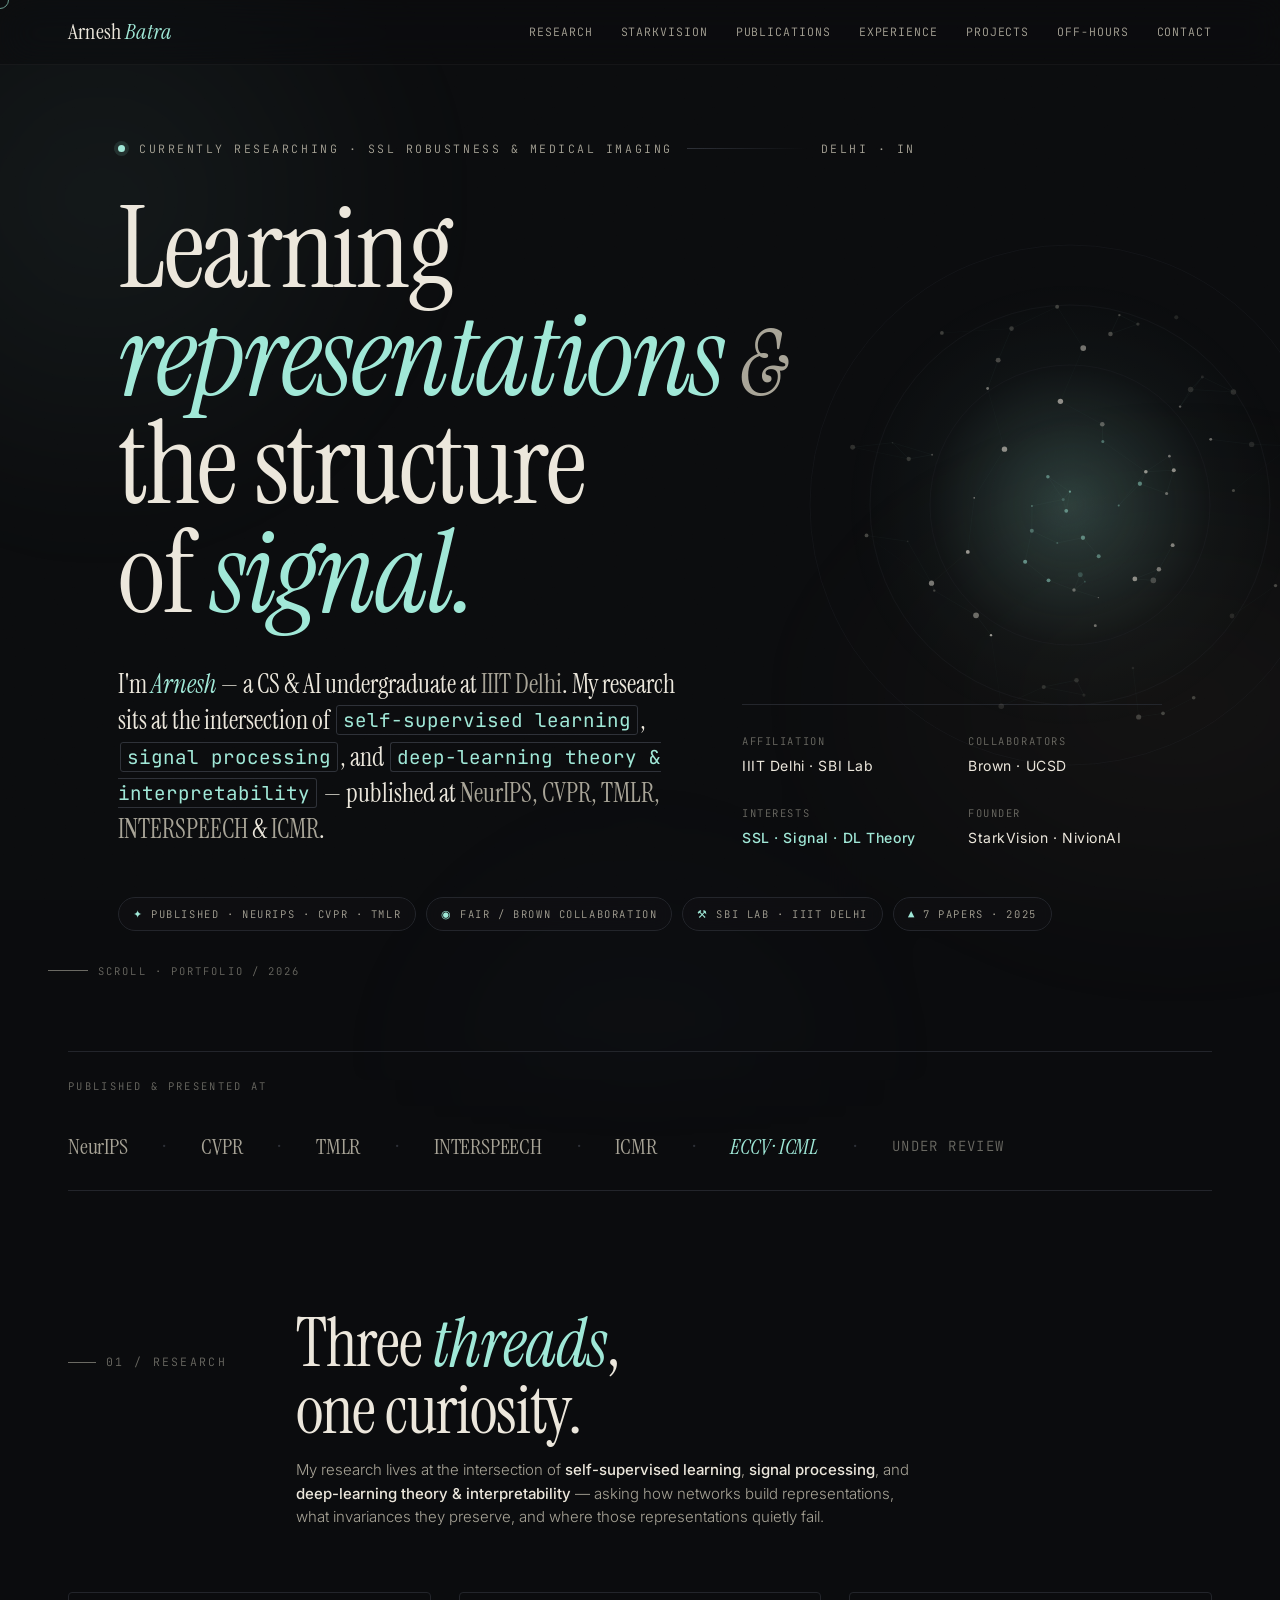
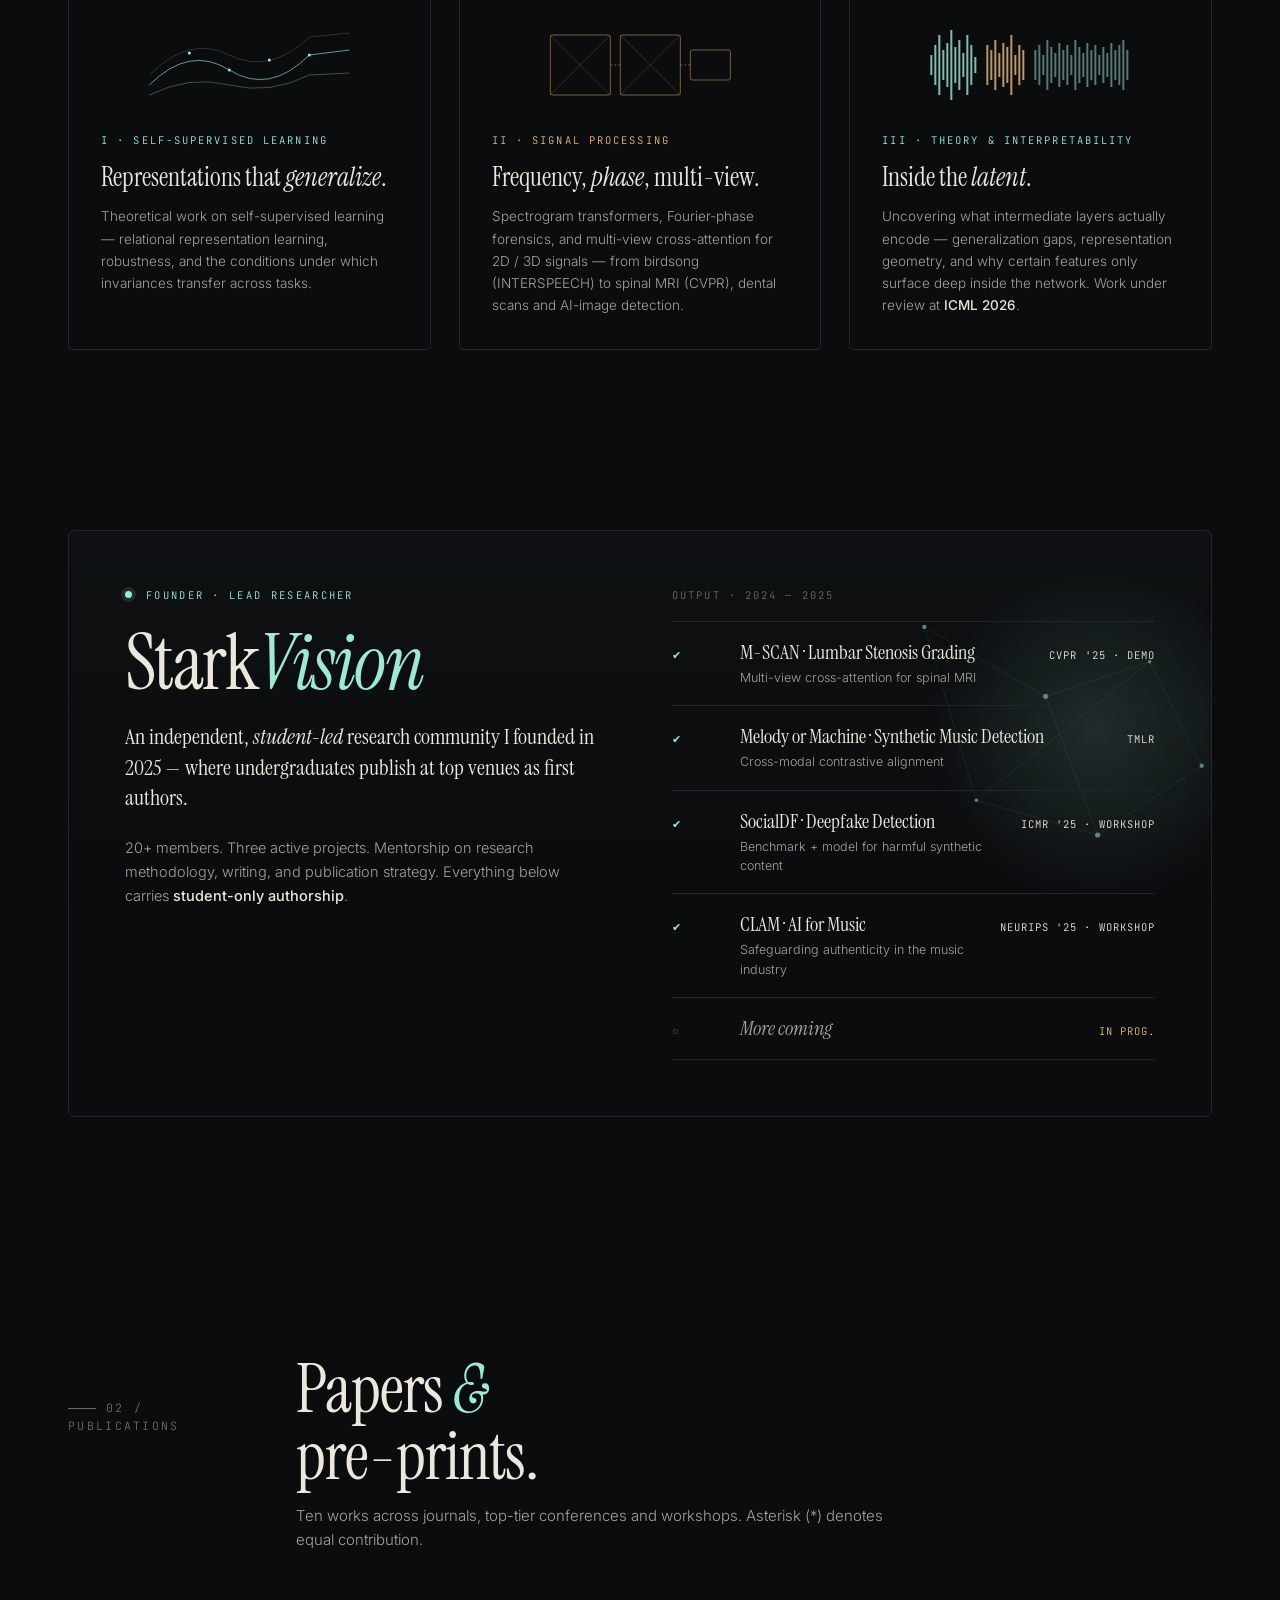
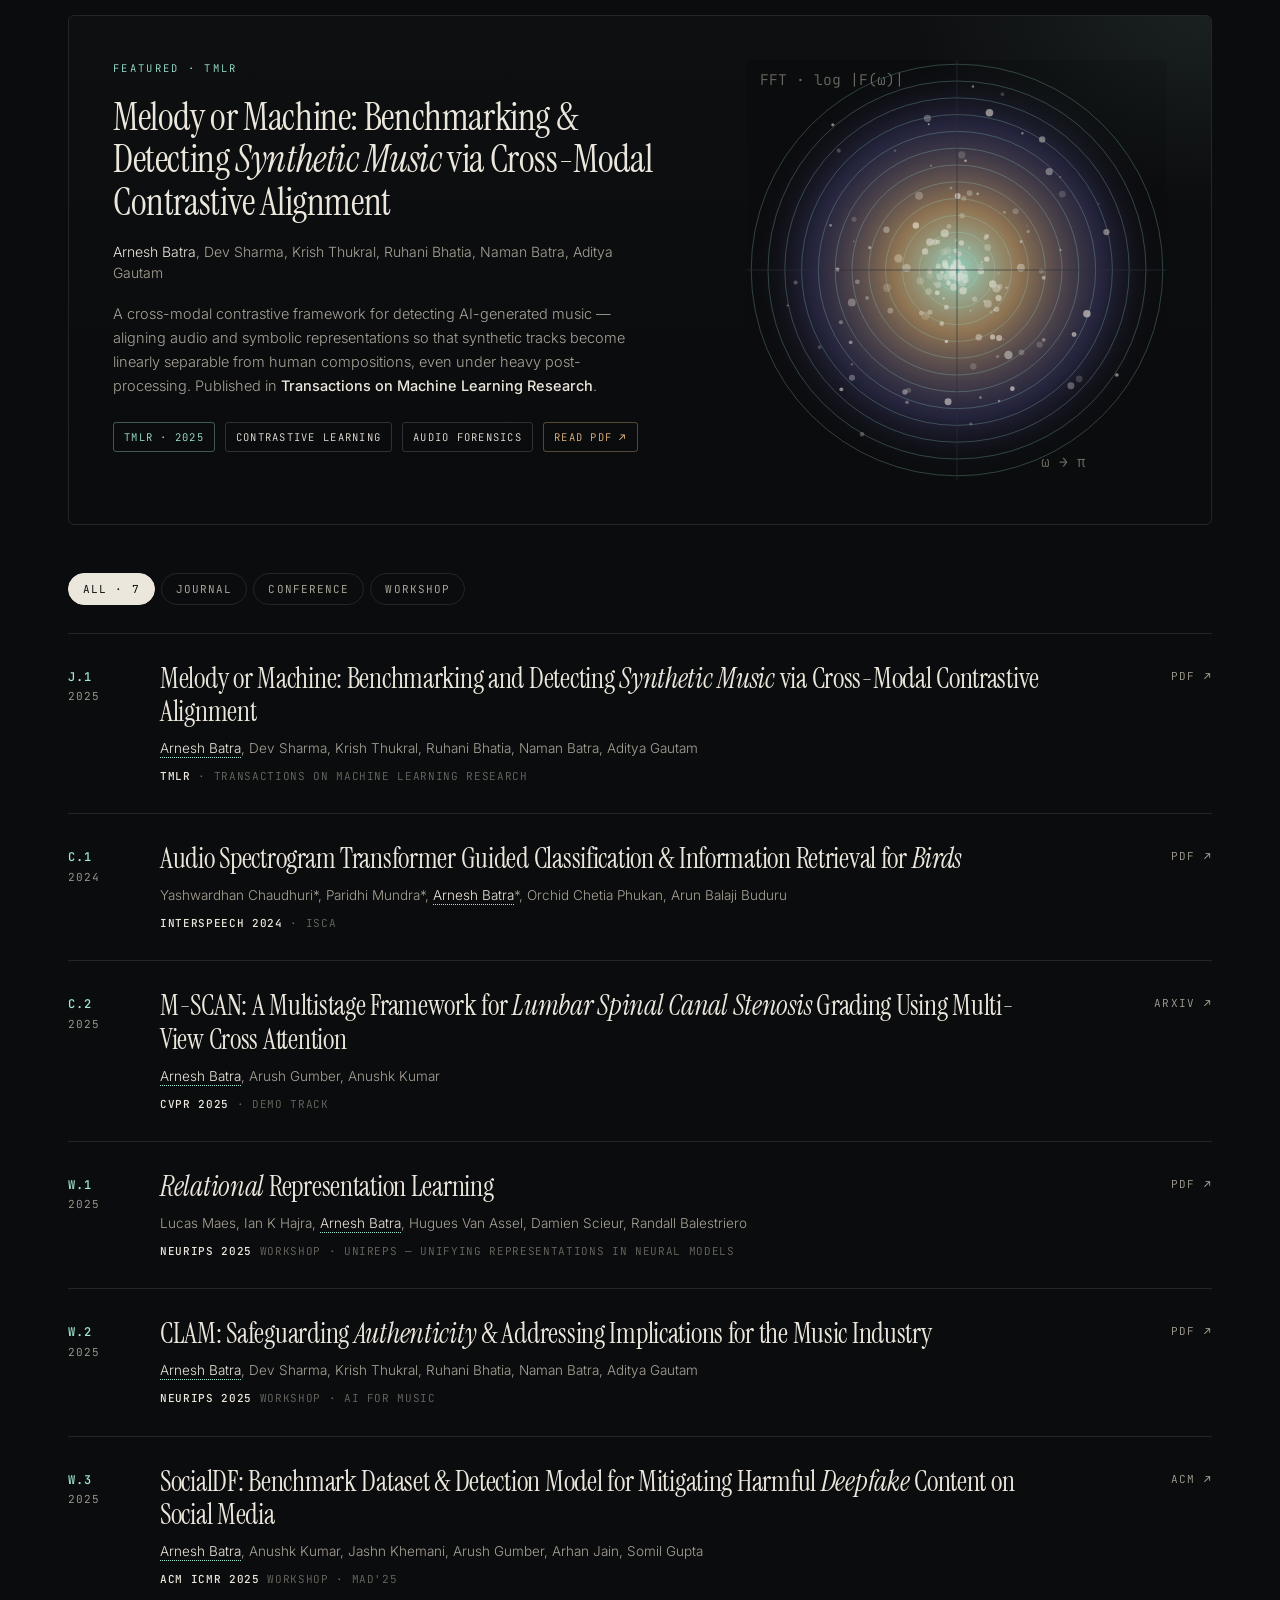
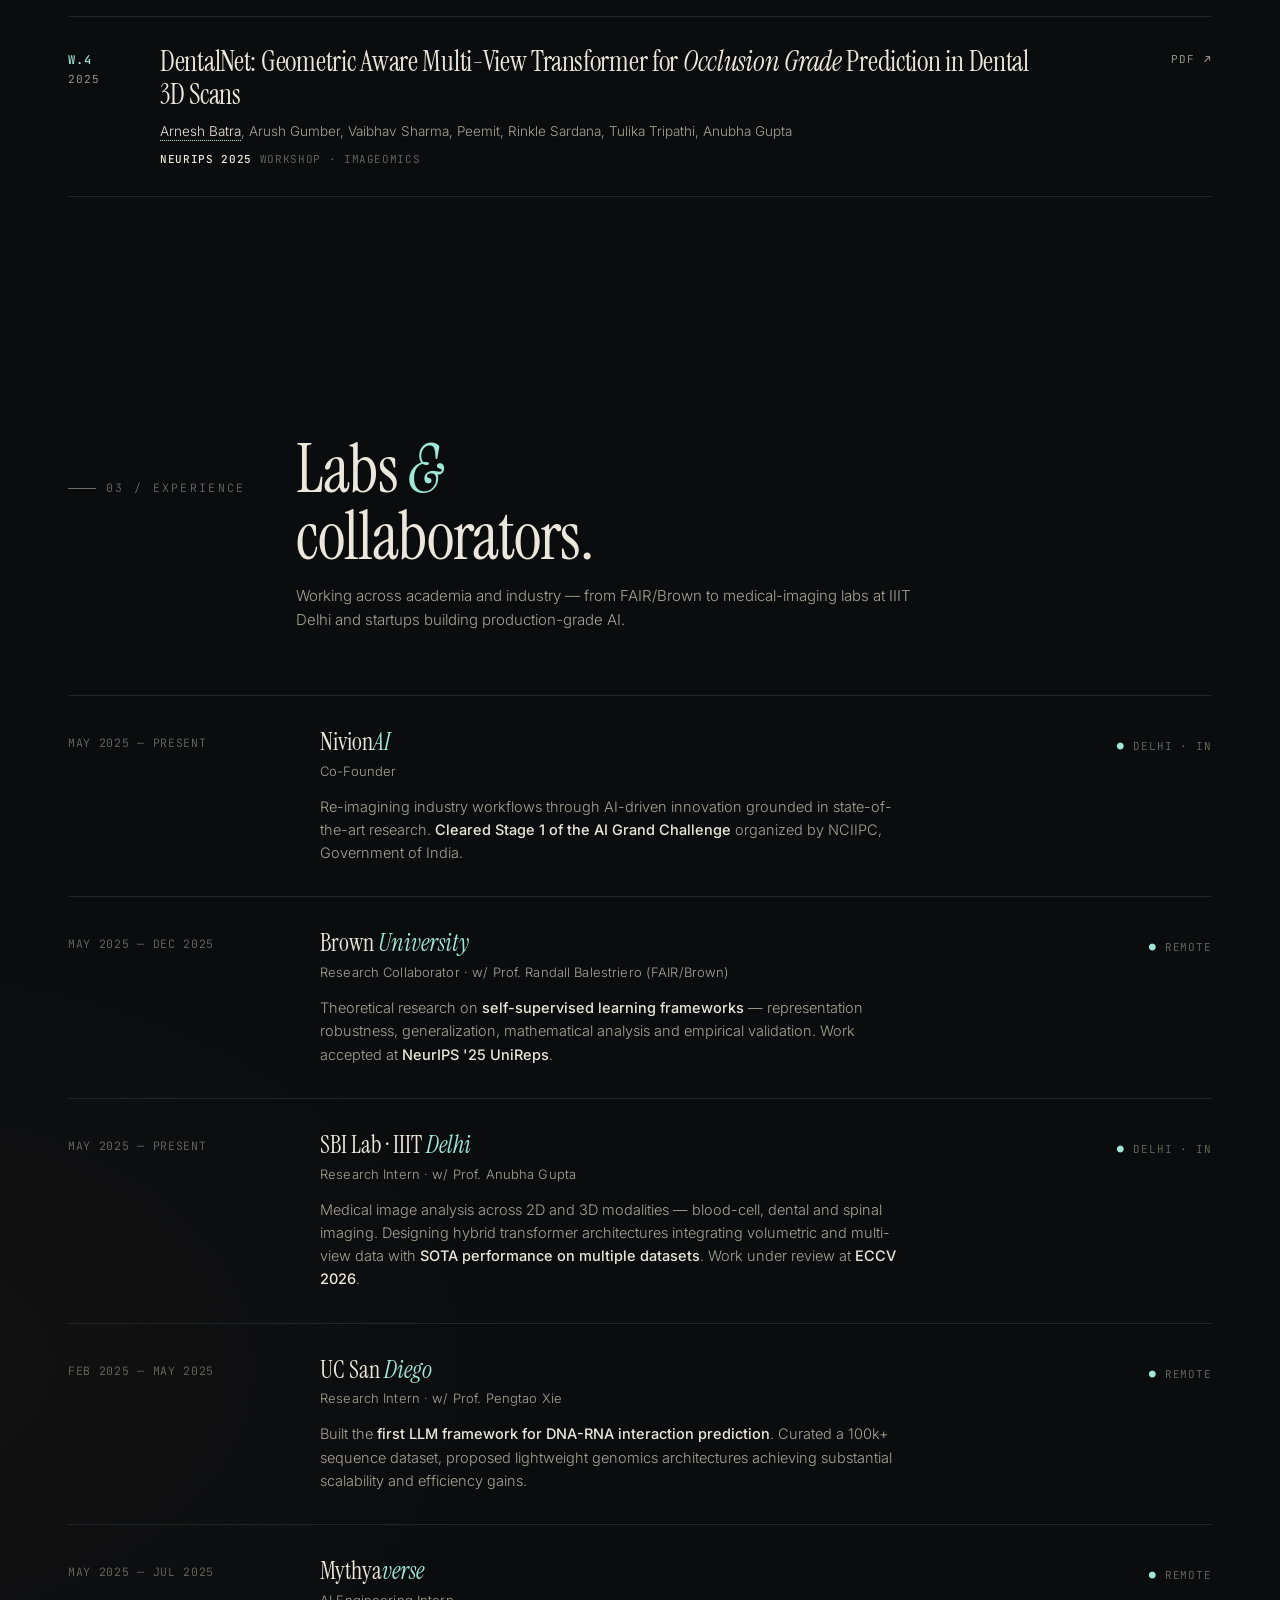
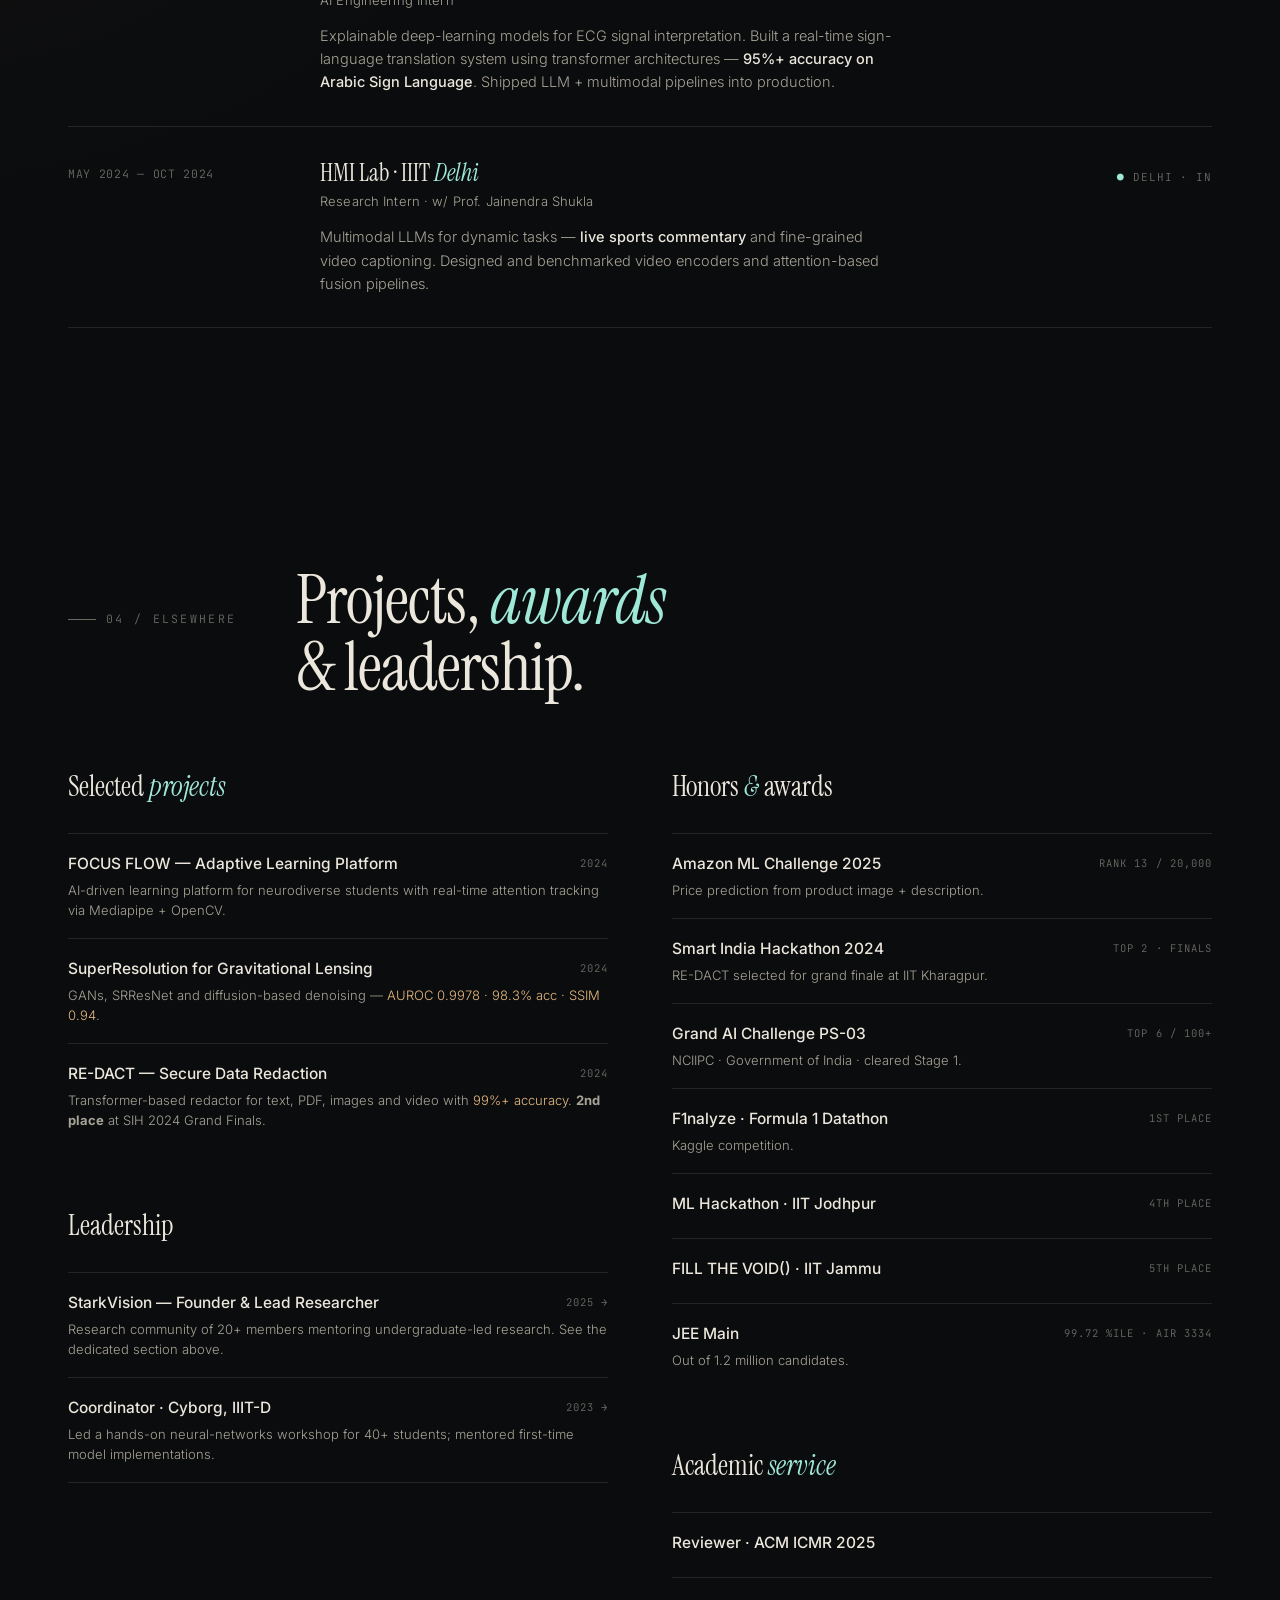
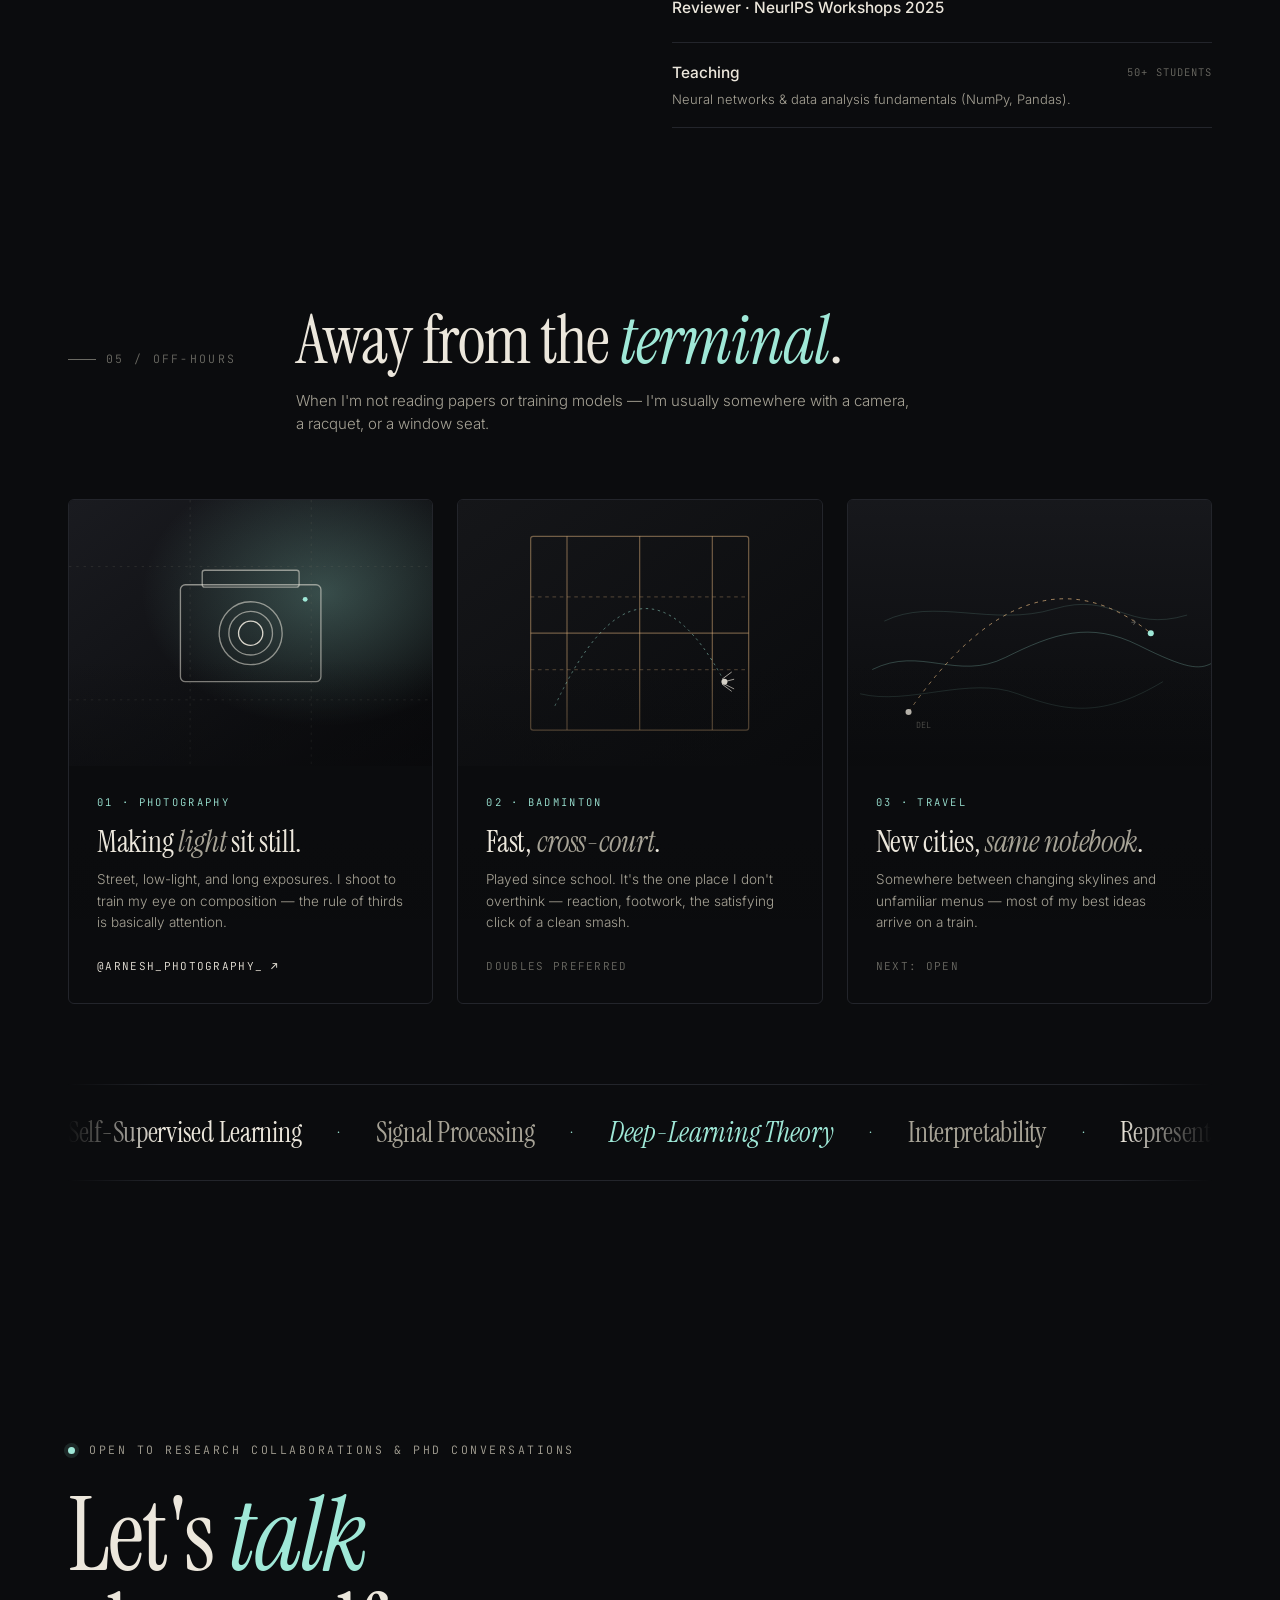
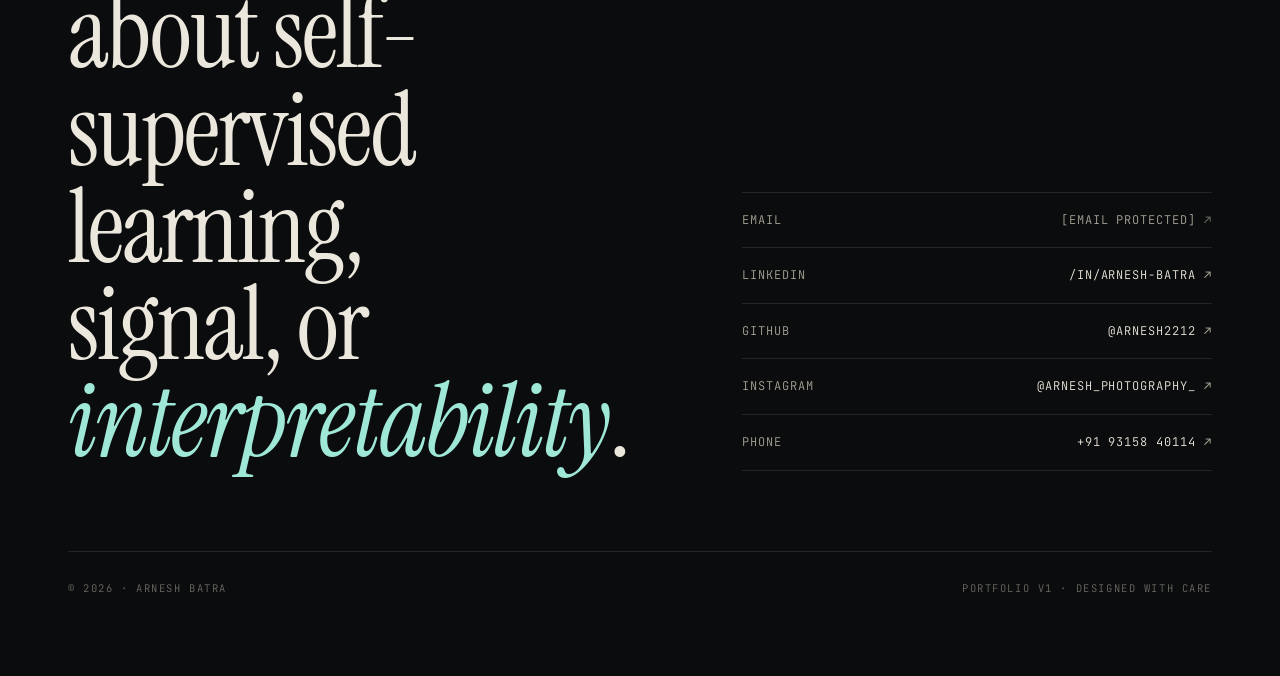
==== index.html @ 5bb75fed "Add files via upload" ====
<!doctype html>
<html lang="en">
<head>
<meta charset="utf-8" />
<meta name="viewport" content="width=device-width, initial-scale=1" />
<title>Arnesh Batra — Research Portfolio</title>
<template id="__bundler_thumbnail" data-bg-color="#0b0c0e">
  <svg viewBox="0 0 1200 800" xmlns="http://www.w3.org/2000/svg">
    <rect width="1200" height="800" fill="#0b0c0e"/>
    <g transform="translate(600 400)">
      <circle r="260" fill="none" stroke="#2e3138" stroke-width="1"/>
      <circle r="180" fill="none" stroke="#2e3138" stroke-width="1"/>
      <circle r="100" fill="none" stroke="#2e3138" stroke-width="1"/>
      <circle r="60" fill="#9fe8d7" opacity=".25"/>
      <circle r="6" fill="#9fe8d7"/>
    </g>
    <text x="600" y="700" text-anchor="middle" font-family="Georgia, serif" font-style="italic" font-size="42" fill="#ece7dc">Arnesh Batra</text>
    <text x="600" y="740" text-anchor="middle" font-family="monospace" font-size="14" fill="#6b6a63" letter-spacing="4">RESEARCH PORTFOLIO</text>
  </svg>
</template>
<link rel="preconnect" href="https://fonts.googleapis.com">
<link rel="preconnect" href="https://fonts.gstatic.com" crossorigin>
<link href="https://fonts.googleapis.com/css2?family=Instrument+Serif:ital@0;1&family=Inter:wght@300;400;500;600&family=JetBrains+Mono:wght@300;400;500&display=swap" rel="stylesheet">
<style>
  :root{
    --ink: #0b0c0e;
    --ink-2: #111215;
    --ink-3: #17181c;
    --line: #23252b;
    --line-2: #2e3138;
    --fg: #ece7dc;          /* warm off-white */
    --fg-dim: #a7a396;
    --fg-faint: #6b6a63;
    --accent: #9fe8d7;      /* signal cyan-mint */
    --accent-2: #e6b980;    /* warm amber for venue pins */
    --serif: "Instrument Serif", "Times New Roman", serif;
    --sans: "Inter", system-ui, sans-serif;
    --mono: "JetBrains Mono", ui-monospace, monospace;
  }
  *{box-sizing:border-box;margin:0;padding:0;}
  html,body{background:var(--ink);color:var(--fg);font-family:var(--sans);font-weight:300;line-height:1.55;-webkit-font-smoothing:antialiased;text-rendering:optimizeLegibility;}
  body{
    background:
      radial-gradient(1400px 900px at 80% -10%, rgba(159,232,215,.05), transparent 60%),
      radial-gradient(1200px 800px at -10% 60%, rgba(230,185,128,.035), transparent 55%),
      var(--ink);
    min-height:100vh;
    overflow-x:hidden;
  }
  body::after{
    content:"";position:fixed;inset:-20%;pointer-events:none;z-index:0;
    background:
      radial-gradient(600px 600px at 20% 30%, rgba(159,232,215,.06), transparent 60%),
      radial-gradient(700px 500px at 80% 70%, rgba(230,185,128,.04), transparent 60%),
      radial-gradient(500px 500px at 50% 100%, rgba(120,130,200,.03), transparent 60%);
    filter:blur(40px);
    animation:drift 24s ease-in-out infinite alternate;
  }
  @keyframes drift{0%{transform:translate(0,0) rotate(0);}50%{transform:translate(-3%,2%) rotate(2deg);}100%{transform:translate(3%,-2%) rotate(-2deg);}}
  nav, header, section, footer{position:relative;z-index:1;}
  /* grain */
  body::before{
    content:"";
    position:fixed;inset:0;pointer-events:none;z-index:100;
    background-image:url("data:image/svg+xml;utf8,<svg xmlns='http://www.w3.org/2000/svg' width='160' height='160'><filter id='n'><feTurbulence type='fractalNoise' baseFrequency='0.9' numOctaves='2' stitchTiles='stitch'/><feColorMatrix values='0 0 0 0 0.9 0 0 0 0 0.88 0 0 0 0 0.82 0 0 0 0.08 0'/></filter><rect width='100%' height='100%' filter='url(%23n)'/></svg>");
    opacity:.5;mix-blend-mode:overlay;
  }
  a{color:inherit;text-decoration:none;}
  .wrap{max-width:1240px;margin:0 auto;padding:0 48px;}
  @media (max-width:700px){ .wrap{padding:0 22px;} }

  /* ---------- NAV ---------- */
  nav{
    position:fixed;top:0;left:0;right:0;z-index:50;
    backdrop-filter:blur(18px) saturate(140%);
    -webkit-backdrop-filter:blur(18px) saturate(140%);
    background:rgba(11,12,14,.55);
    border-bottom:1px solid rgba(255,255,255,.04);
  }
  nav .bar{display:flex;align-items:center;justify-content:space-between;height:64px;}
  nav .mark{font-family:var(--serif);font-size:22px;letter-spacing:.2px;line-height:1;display:inline-flex;align-items:baseline;gap:4px;}
  nav .mark em{font-style:italic;color:var(--accent);font-weight:400;}
  nav ul{display:flex;gap:28px;list-style:none;font-family:var(--mono);font-size:11.5px;letter-spacing:.08em;text-transform:uppercase;color:var(--fg-dim);}
  nav ul a{position:relative;padding:4px 0;transition:color .25s;}
  nav ul a:hover{color:var(--fg);}
  nav ul a::before{content:"";position:absolute;left:-12px;top:50%;width:4px;height:4px;border-radius:50%;background:var(--accent);transform:translateY(-50%) scale(0);transition:transform .25s;}
  nav ul a:hover::before{transform:translateY(-50%) scale(1);}
  @media (max-width:820px){ nav ul{display:none;} }

  /* ---------- HERO ---------- */
  header.hero{
    min-height:100vh;
    padding:140px 0 80px;
    position:relative;
    display:flex;flex-direction:column;justify-content:center;
  }
  .eyebrow{
    font-family:var(--mono);font-size:11.5px;letter-spacing:.22em;text-transform:uppercase;color:var(--fg-dim);
    display:flex;align-items:center;gap:14px;margin-bottom:36px;
  }
  .eyebrow .dot{width:7px;height:7px;border-radius:50%;background:var(--accent);box-shadow:0 0 0 4px rgba(159,232,215,.12);animation:pulse 2.6s ease-in-out infinite;}
  @keyframes pulse{50%{box-shadow:0 0 0 9px rgba(159,232,215,0);}}
  .eyebrow .sep{flex:1;height:1px;background:linear-gradient(to right,var(--line-2),transparent);max-width:120px;}

  h1.display{
    font-family:var(--serif);font-weight:400;
    font-size:clamp(56px, 9vw, 132px);
    line-height:.94;letter-spacing:-.02em;
    margin-bottom:28px;
    position:relative;
  }
  h1.display .word{display:inline-block;}
  h1.display .it{font-style:italic;color:var(--accent);}
  h1.display .amp{font-style:italic;color:var(--fg-dim);font-size:.78em;}

  .hero-grid{
    display:grid;grid-template-columns: 1.2fr .9fr;gap:64px;align-items:end;
    margin-top:40px;
  }
  @media (max-width:900px){ .hero-grid{grid-template-columns:1fr;gap:40px;} }
  .lede{
    font-family:var(--serif);font-size:clamp(20px,2vw,26px);line-height:1.42;color:var(--fg);
    max-width:560px;font-weight:400;
  }
  .lede .mono{font-family:var(--mono);font-size:.75em;color:var(--accent);padding:1px 6px;border:1px solid var(--line-2);border-radius:3px;margin:0 2px;vertical-align:2px;}
  .lede .faint{color:var(--fg-dim);}

  .hero-meta{
    display:grid;grid-template-columns:1fr 1fr;gap:28px 32px;
    font-family:var(--mono);font-size:11.5px;letter-spacing:.05em;color:var(--fg-dim);
    border-top:1px solid var(--line);padding-top:28px;
  }
  .hero-meta dt{text-transform:uppercase;color:var(--fg-faint);font-size:10.5px;letter-spacing:.15em;margin-bottom:6px;}
  .hero-meta dd{color:var(--fg);font-family:var(--sans);font-size:14px;font-weight:400;}
  .hero-meta dd b{font-weight:500;color:var(--accent);}

  /* side visual */
  .latent{
    position:absolute;right:-60px;top:50%;transform:translateY(-50%);
    width:540px;height:540px;pointer-events:none;opacity:.65;
  }
  @media (max-width:1100px){ .latent{opacity:.3;right:-180px;} }

  .scroll-hint{
    position:absolute;bottom:32px;left:48px;
    font-family:var(--mono);font-size:10.5px;letter-spacing:.2em;text-transform:uppercase;color:var(--fg-faint);
    display:flex;align-items:center;gap:10px;
  }
  .scroll-hint .line{width:40px;height:1px;background:var(--fg-faint);position:relative;overflow:hidden;}
  .scroll-hint .line::after{content:"";position:absolute;inset:0;background:var(--accent);transform:translateX(-100%);animation:slide 2.4s ease-in-out infinite;}
  @keyframes slide{50%{transform:translateX(100%);}100%{transform:translateX(100%);}}

  /* ---------- SECTION SHELL ---------- */
  section{padding:120px 0;position:relative;}
  .sec-head{display:grid;grid-template-columns: 180px 1fr;gap:48px;margin-bottom:64px;align-items:baseline;}
  @media (max-width:820px){ .sec-head{grid-template-columns:1fr;gap:10px;} }
  .sec-num{font-family:var(--mono);font-size:11.5px;letter-spacing:.2em;text-transform:uppercase;color:var(--fg-faint);}
  .sec-num .bar{display:inline-block;width:28px;height:1px;background:var(--fg-faint);vertical-align:3px;margin-right:10px;}
  .sec-title{font-family:var(--serif);font-size:clamp(40px,5.2vw,72px);line-height:1;letter-spacing:-.015em;font-weight:400;}
  .sec-title em{font-style:italic;color:var(--accent);}
  .sec-sub{margin-top:14px;color:var(--fg-dim);max-width:620px;font-size:15px;}

  /* ---------- PUBLICATIONS ---------- */
  .pubs{display:flex;flex-direction:column;}
  .pub{
    display:grid;grid-template-columns: 64px 1fr 140px;gap:28px;
    padding:28px 0;border-top:1px solid var(--line);
    transition:background .3s ease, padding .3s ease;
    position:relative;
  }
  .pub:last-child{border-bottom:1px solid var(--line);}
  .pub:hover{background:linear-gradient(to right, rgba(159,232,215,.035), transparent 60%);padding-left:14px;}
  .pub .tag{
    font-family:var(--mono);font-size:11px;letter-spacing:.08em;color:var(--fg-dim);
    padding-top:6px;
  }
  .pub .tag b{display:block;color:var(--accent);font-weight:500;font-size:12px;margin-bottom:2px;}
  .pub .tag.sub b{color:var(--accent-2);}
  .pub .title{
    font-family:var(--serif);font-size:clamp(22px,2.2vw,28px);line-height:1.18;letter-spacing:-.01em;
    color:var(--fg);margin-bottom:10px;font-weight:400;
  }
  .pub .title em{font-style:italic;}
  .pub .authors{font-size:13.5px;color:var(--fg-dim);margin-bottom:10px;line-height:1.5;}
  .pub .authors .me{color:var(--fg);border-bottom:1px dotted var(--accent);padding-bottom:1px;}
  .pub .venue{font-family:var(--mono);font-size:11px;letter-spacing:.06em;color:var(--fg-faint);text-transform:uppercase;}
  .pub .venue b{color:var(--fg);font-weight:500;}
  .pub .link{
    align-self:start;justify-self:end;padding-top:6px;
    font-family:var(--mono);font-size:11px;letter-spacing:.12em;text-transform:uppercase;color:var(--fg-dim);
    display:inline-flex;align-items:center;gap:8px;transition:color .25s;
  }
  .pub .link:hover{color:var(--accent);}
  .pub .link .arrow{display:inline-block;transition:transform .25s;}
  .pub:hover .link .arrow{transform:translateX(4px);}
  @media (max-width:820px){
    .pub{grid-template-columns:1fr;gap:12px;}
    .pub .link{justify-self:start;}
  }

  .filter{
    display:flex;gap:6px;flex-wrap:wrap;margin-bottom:28px;
    font-family:var(--mono);font-size:11px;letter-spacing:.1em;text-transform:uppercase;
  }
  .filter button{
    background:transparent;border:1px solid var(--line);color:var(--fg-dim);
    padding:8px 14px;border-radius:999px;cursor:pointer;transition:all .2s;
    font-family:inherit;font-size:inherit;letter-spacing:inherit;text-transform:inherit;
  }
  .filter button:hover{color:var(--fg);border-color:var(--line-2);}
  .filter button.on{background:var(--fg);color:var(--ink);border-color:var(--fg);}

  /* ---------- FEATURED / HERO PUB ---------- */
  .featured{
    display:grid;grid-template-columns: 1.1fr .9fr;gap:56px;
    background:linear-gradient(180deg, rgba(255,255,255,.015), transparent);
    border:1px solid var(--line);border-radius:6px;
    padding:44px;margin-bottom:48px;
    position:relative;overflow:hidden;
  }
  .featured::before{
    content:"";position:absolute;inset:0;background:radial-gradient(500px 300px at 100% 0%, rgba(159,232,215,.08), transparent 60%);pointer-events:none;
  }
  @media (max-width:900px){ .featured{grid-template-columns:1fr;padding:28px;gap:32px;} }
  .featured .fcap{font-family:var(--mono);font-size:10.5px;letter-spacing:.22em;text-transform:uppercase;color:var(--accent);margin-bottom:20px;}
  .featured h3{font-family:var(--serif);font-weight:400;font-size:clamp(28px,3vw,42px);line-height:1.1;letter-spacing:-.01em;margin-bottom:18px;}
  .featured h3 em{font-style:italic;}
  .featured .authors{font-size:14px;color:var(--fg-dim);margin-bottom:18px;line-height:1.55;}
  .featured .authors .me{color:var(--fg);}
  .featured .abstract{color:var(--fg-dim);font-size:14.5px;line-height:1.65;max-width:520px;margin-bottom:24px;}
  .featured .vrow{display:flex;gap:10px;flex-wrap:wrap;}
  .vpin{
    font-family:var(--mono);font-size:10.5px;letter-spacing:.12em;text-transform:uppercase;
    padding:6px 10px;border:1px solid var(--line-2);border-radius:3px;color:var(--fg);
  }
  .vpin.accent{color:var(--accent);border-color:rgba(159,232,215,.35);}
  .vpin.warm{color:var(--accent-2);border-color:rgba(230,185,128,.35);}
  .spectro{width:100%;aspect-ratio:1/1;max-width:420px;justify-self:end;}

  /* ---------- EXPERIENCE ---------- */
  .exp-grid{display:grid;gap:0;}
  .xp{
    display:grid;grid-template-columns:220px 1fr 200px;gap:32px;
    padding:32px 0;border-top:1px solid var(--line);align-items:start;
    transition:background .3s;
  }
  .xp:last-child{border-bottom:1px solid var(--line);}
  .xp:hover{background:linear-gradient(to right, rgba(159,232,215,.03), transparent 60%);}
  .xp .when{font-family:var(--mono);font-size:11.5px;letter-spacing:.06em;color:var(--fg-faint);padding-top:6px;text-transform:uppercase;}
  .xp .org{font-family:var(--serif);font-size:24px;line-height:1.2;margin-bottom:4px;}
  .xp .org em{font-style:italic;color:var(--accent);}
  .xp .role{font-size:13px;color:var(--fg-dim);margin-bottom:14px;letter-spacing:.01em;}
  .xp .desc{font-size:14.5px;color:var(--fg-dim);line-height:1.6;max-width:580px;}
  .xp .desc b{color:var(--fg);font-weight:500;}
  .xp .place{font-family:var(--mono);font-size:11px;letter-spacing:.08em;color:var(--fg-faint);text-transform:uppercase;padding-top:10px;text-align:right;}
  .xp .place .pi{color:var(--accent);}
  @media (max-width:900px){ .xp{grid-template-columns:1fr;gap:10px;} .xp .place{text-align:left;} }

  /* ---------- NUMBERS ---------- */
  .stats{
    display:grid;grid-template-columns:repeat(4,1fr);gap:0;
    border-top:1px solid var(--line);border-bottom:1px solid var(--line);
    margin:80px 0 0;
  }
  .stat{padding:36px 28px;border-right:1px solid var(--line);position:relative;}
  .stat:last-child{border-right:none;}
  .stat .n{font-family:var(--serif);font-size:clamp(48px,6vw,82px);line-height:1;letter-spacing:-.02em;margin-bottom:8px;}
  .stat .n sup{font-size:.5em;color:var(--accent);font-style:italic;vertical-align:top;margin-left:2px;}
  .stat .l{font-family:var(--mono);font-size:10.5px;letter-spacing:.18em;text-transform:uppercase;color:var(--fg-dim);}
  @media (max-width:820px){ .stats{grid-template-columns:1fr 1fr;} .stat:nth-child(2){border-right:none;} .stat:nth-child(1),.stat:nth-child(2){border-bottom:1px solid var(--line);} }

  /* ---------- PROJECTS + HONORS ---------- */
  .two-col{display:grid;grid-template-columns:1fr 1fr;gap:64px;}
  @media (max-width:900px){ .two-col{grid-template-columns:1fr;gap:56px;} }
  .list-title{font-family:var(--serif);font-size:28px;margin-bottom:24px;font-weight:400;}
  .list-title em{font-style:italic;color:var(--accent);}
  .li-item{padding:18px 0;border-top:1px solid var(--line);}
  .li-item:last-child{border-bottom:1px solid var(--line);}
  .li-item .t{font-size:15.5px;color:var(--fg);margin-bottom:4px;display:flex;justify-content:space-between;gap:12px;}
  .li-item .t b{font-weight:500;}
  .li-item .t span{font-family:var(--mono);font-size:10.5px;color:var(--fg-faint);letter-spacing:.1em;text-transform:uppercase;flex-shrink:0;padding-top:3px;}
  .li-item .s{font-size:13px;color:var(--fg-dim);}
  .li-item .s .hl{color:var(--accent-2);}

  /* ---------- CONTACT ---------- */
  footer{padding:140px 0 80px;position:relative;}
  .contact{
    display:grid;grid-template-columns:1.3fr 1fr;gap:64px;align-items:end;
  }
  @media (max-width:900px){ .contact{grid-template-columns:1fr;gap:40px;} }
  .contact h2{font-family:var(--serif);font-size:clamp(56px,8vw,110px);line-height:.95;letter-spacing:-.02em;font-weight:400;}
  .contact h2 em{font-style:italic;color:var(--accent);}
  .contact-links{display:flex;flex-direction:column;gap:0;}
  .clink{
    display:flex;justify-content:space-between;align-items:center;gap:16px;
    padding:18px 0;border-top:1px solid var(--line);
    font-family:var(--mono);font-size:12px;letter-spacing:.08em;text-transform:uppercase;
    transition:padding .3s, color .3s;
  }
  .clink:hover{padding-left:14px;color:var(--accent);}
  .clink:last-child{border-bottom:1px solid var(--line);}
  .clink span:first-child{color:var(--fg-dim);}
  .clink .arrow{color:var(--fg-faint);transition:transform .3s,color .3s;}
  .clink:hover .arrow{transform:translate(4px,-4px);color:var(--accent);}

  .foot{
    margin-top:80px;padding-top:28px;border-top:1px solid var(--line);
    display:flex;justify-content:space-between;
    font-family:var(--mono);font-size:10.5px;letter-spacing:.15em;text-transform:uppercase;color:var(--fg-faint);
  }

  /* ---------- FX ---------- */
  .reveal{opacity:0;transform:translateY(24px);transition:opacity .9s ease, transform .9s ease;}
  .reveal.in{opacity:1;transform:none;}

  /* cursor dot */
  .cursor{
    position:fixed;width:18px;height:18px;border:1px solid var(--accent);border-radius:50%;
    pointer-events:none;z-index:200;transform:translate(-50%,-50%);
    transition:transform .1s ease-out, width .25s, height .25s, opacity .3s;
    mix-blend-mode:difference;opacity:.7;
  }
  @media (pointer:coarse){.cursor{display:none;}}

  /* ---------- HOBBIES ---------- */
  .hobbies{display:grid;grid-template-columns:repeat(3,1fr);gap:24px;}
  @media (max-width:900px){.hobbies{grid-template-columns:1fr;}}
  .hobby{
    position:relative;border:1px solid var(--line);border-radius:6px;overflow:hidden;
    display:flex;flex-direction:column;cursor:default;transition:transform .5s cubic-bezier(.2,.7,.2,1), border-color .4s, box-shadow .4s;
    background:linear-gradient(180deg, rgba(255,255,255,.012), transparent);
  }
  a.hobby{cursor:pointer;}
  .hobby:hover{transform:translateY(-6px);border-color:var(--line-2);box-shadow:0 30px 80px -40px rgba(159,232,215,.25);}
  .hobby-art{aspect-ratio:3/2.2;overflow:hidden;position:relative;}
  .hobby-art svg{width:100%;height:100%;display:block;transition:transform 1.2s cubic-bezier(.2,.7,.2,1);}
  .hobby:hover .hobby-art svg{transform:scale(1.06);}
  .hobby-art::after{content:"";position:absolute;inset:0;background:linear-gradient(to bottom, transparent 60%, rgba(11,12,14,.5));pointer-events:none;}
  .hobby-body{padding:28px 28px 26px;}
  .hobby-cap{font-family:var(--mono);font-size:10.5px;letter-spacing:.22em;text-transform:uppercase;color:var(--accent);margin-bottom:14px;}
  .hobby-body h3{font-family:var(--serif);font-size:30px;line-height:1.15;letter-spacing:-.01em;font-weight:400;margin-bottom:10px;}
  .hobby-body h3 em{font-style:italic;color:var(--fg-dim);}
  .hobby-body p{font-size:13.5px;color:var(--fg-dim);line-height:1.6;margin-bottom:18px;}
  .hobby-cta{font-family:var(--mono);font-size:11px;letter-spacing:.12em;text-transform:uppercase;color:var(--fg);display:inline-flex;align-items:center;gap:8px;transition:color .3s;}
  .hobby-cta .arrow{transition:transform .3s;}
  a.hobby:hover .hobby-cta{color:var(--accent);}
  a.hobby:hover .hobby-cta .arrow{transform:translate(3px,-3px);}

  /* ---------- MARQUEE ---------- */
  .marquee{margin-top:80px;overflow:hidden;border-top:1px solid var(--line);border-bottom:1px solid var(--line);padding:26px 0;mask-image:linear-gradient(to right, transparent, black 8%, black 92%, transparent);}
  .marquee-track{display:flex;gap:36px;align-items:center;white-space:nowrap;animation:marquee 48s linear infinite;font-family:var(--serif);font-size:28px;color:var(--fg-dim);letter-spacing:-.01em;}
  .marquee-track span:nth-child(even){color:var(--accent);font-size:10px;}
  .marquee-track span:nth-child(4n+1){color:var(--fg);}
  .marquee-track span:nth-child(8n+5){font-style:italic;color:var(--accent);}
  @keyframes marquee{to{transform:translateX(-50%);}}

  /* magnetic link feel */
  a[data-mag]{display:inline-block;will-change:transform;transition:transform .3s cubic-bezier(.2,.7,.2,1);}

  /* floating badges — inline, below hero-grid */
  .badges{
    display:flex;gap:10px;flex-wrap:wrap;
    margin-top:48px;
    z-index:3;
  }
  .badges .b{
    font-family:var(--mono);font-size:10.5px;letter-spacing:.15em;text-transform:uppercase;
    padding:8px 14px;border:1px solid var(--line);border-radius:999px;
    background:rgba(17,18,21,.6);backdrop-filter:blur(10px);-webkit-backdrop-filter:blur(10px);
    color:var(--fg-dim);
    animation:float 6s ease-in-out infinite alternate;
  }
  .badges .b:nth-child(1){animation-delay:0s;}
  .badges .b:nth-child(2){animation-delay:.4s;}
  .badges .b:nth-child(3){animation-delay:.8s;}
  .badges .b:nth-child(4){animation-delay:1.2s;}
  .badges .b b{color:var(--accent);font-weight:400;}
  @keyframes float{to{transform:translateY(-6px);}}
  @media (max-width:900px){.badges{display:none;}}

  .pub{position:relative;}
  .pub::before{
    content:"";position:absolute;left:-14px;top:50%;width:6px;height:6px;border-radius:50%;
    background:var(--accent);opacity:0;transform:translate(-8px,-50%) scale(.5);
    transition:all .4s cubic-bezier(.2,.7,.2,1);
  }
  .pub:hover::before{opacity:1;transform:translate(0,-50%) scale(1);}
</style>
</head>
<body>

<!-- NAV -->
<nav>
  <div class="wrap bar">
    <a href="#top" class="mark">Arnesh <em>Batra</em></a>
    <ul>
      <li><a href="#research">Research</a></li>
      <li><a href="#starkvision">StarkVision</a></li>
      <li><a href="#publications">Publications</a></li>
      <li><a href="#experience">Experience</a></li>
      <li><a href="#projects">Projects</a></li>
      <li><a href="#offhours">Off-hours</a></li>
      <li><a href="#contact">Contact</a></li>
    </ul>
  </div>
</nav>

<div class="cursor" id="cursor"></div>

<!-- HERO -->
<header class="hero" id="top">
  <div class="wrap">

    <div class="eyebrow">
      <span class="dot"></span>
      <span>Currently researching · SSL robustness &amp; medical imaging</span>
      <span class="sep"></span>
      <span>Delhi · IN</span>
    </div>

    <h1 class="display">
      <span class="word">Learning</span><br>
      <span class="word it">representations</span> <span class="word amp">&amp;</span><br>
      <span class="word">the structure</span><br>
      <span class="word">of</span> <span class="word it" style="color:var(--accent);">signal.</span>
    </h1>

    <div class="hero-grid">
      <p class="lede">
        I'm <span style="color:var(--accent);font-style:italic;">Arnesh</span> — a CS &amp; AI undergraduate at <span class="faint">IIIT&nbsp;Delhi</span>. My research sits at the intersection of <span class="mono">self-supervised learning</span>, <span class="mono">signal processing</span>, and <span class="mono">deep-learning theory &amp; interpretability</span> — published at <span class="faint">NeurIPS, CVPR, TMLR, INTERSPEECH</span> &amp; <span class="faint">ICMR</span>.
      </p>

      <dl class="hero-meta">
        <div><dt>Affiliation</dt><dd>IIIT Delhi · SBI Lab</dd></div>
        <div><dt>Collaborators</dt><dd>Brown · UCSD</dd></div>
        <div><dt>Interests</dt><dd><b>SSL · Signal · DL Theory</b></dd></div>
        <div><dt>Founder</dt><dd>StarkVision · NivionAI</dd></div>
      </dl>
    </div>

    <!-- latent space SVG -->
    <svg class="latent" viewBox="0 0 540 540" aria-hidden="true">
      <defs>
        <radialGradient id="rg" cx="50%" cy="50%" r="50%">
          <stop offset="0%" stop-color="#9fe8d7" stop-opacity=".35"/>
          <stop offset="60%" stop-color="#9fe8d7" stop-opacity=".05"/>
          <stop offset="100%" stop-color="#9fe8d7" stop-opacity="0"/>
        </radialGradient>
        <filter id="blur1"><feGaussianBlur stdDeviation="1.2"/></filter>
      </defs>
      <circle cx="270" cy="270" r="230" fill="url(#rg)"/>
      <g stroke="#2e3138" stroke-width=".5" fill="none" opacity=".7">
        <circle cx="270" cy="270" r="80"/>
        <circle cx="270" cy="270" r="140"/>
        <circle cx="270" cy="270" r="200"/>
        <circle cx="270" cy="270" r="260"/>
      </g>
      <g id="points"></g>
      <g stroke="#9fe8d7" stroke-width=".4" opacity=".4" id="lines"></g>
    </svg>

    <div class="scroll-hint"><span class="line"></span><span>Scroll · Portfolio / 2026</span></div>

    <div class="badges">
      <div class="b"><b>✦</b> Published · NeurIPS · CVPR · TMLR</div>
      <div class="b"><b>◉</b> FAIR / Brown collaboration</div>
      <div class="b"><b>⚒</b> SBI Lab · IIIT Delhi</div>
      <div class="b"><b>▲</b> 7 papers · 2025</div>
    </div>
  </div>
</header>

<!-- VENUES STRIP -->
<section style="padding:40px 0 0;">
  <div class="wrap">
    <div style="border-top:1px solid var(--line);border-bottom:1px solid var(--line);padding:26px 0;display:flex;align-items:center;gap:36px;flex-wrap:wrap;justify-content:space-between;font-family:var(--serif);">
      <div style="font-family:var(--mono);font-size:10.5px;letter-spacing:.22em;text-transform:uppercase;color:var(--fg-faint);">Published &amp; presented at</div>
      <div style="display:flex;gap:36px;flex-wrap:wrap;font-size:22px;color:var(--fg-dim);letter-spacing:-.01em;">
        <span>NeurIPS</span><span style="color:var(--line-2);">·</span>
        <span>CVPR</span><span style="color:var(--line-2);">·</span>
        <span>TMLR</span><span style="color:var(--line-2);">·</span>
        <span>INTERSPEECH</span><span style="color:var(--line-2);">·</span>
        <span>ICMR</span><span style="color:var(--line-2);">·</span>
        <span style="font-style:italic;color:var(--accent);">ECCV · ICML</span><span style="color:var(--line-2);font-style:normal;">·</span>
        <span style="color:var(--fg-faint);font-size:14px;align-self:center;letter-spacing:.1em;font-family:var(--mono);text-transform:uppercase;">under review</span>
      </div>
    </div>
  </div>
</section>

<!-- RESEARCH PHILOSOPHY -->
<section id="research">
  <div class="wrap">
    <div class="sec-head">
      <div class="sec-num"><span class="bar"></span>01 / Research</div>
      <div>
        <h2 class="sec-title">Three <em>threads</em>,<br>one curiosity.</h2>
        <p class="sec-sub">My research lives at the intersection of <b style="color:var(--fg);font-weight:500;">self-supervised learning</b>, <b style="color:var(--fg);font-weight:500;">signal processing</b>, and <b style="color:var(--fg);font-weight:500;">deep-learning theory &amp; interpretability</b> — asking how networks build representations, what invariances they preserve, and where those representations quietly fail.</p>
      </div>
    </div>

    <div style="display:grid;grid-template-columns:repeat(3,1fr);gap:28px;">
      <!-- card 1 -->
      <div style="border:1px solid var(--line);padding:32px;border-radius:4px;position:relative;overflow:hidden;">
        <svg viewBox="0 0 200 80" style="width:100%;height:80px;margin-bottom:20px;">
          <g fill="none" stroke="#9fe8d7" stroke-width=".8" opacity=".8">
            <path d="M0 60 Q 40 20 80 45 T 160 30 L 200 25"/>
            <path d="M0 70 Q 40 50 80 60 T 160 50 L 200 48" opacity=".5"/>
            <path d="M0 50 Q 40 10 80 30 T 160 12 L 200 8" opacity=".3"/>
          </g>
          <g fill="#9fe8d7">
            <circle cx="40" cy="28" r="1.5"/><circle cx="80" cy="45" r="1.5"/><circle cx="120" cy="35" r="1.5"/><circle cx="160" cy="30" r="1.5"/>
          </g>
        </svg>
        <div style="font-family:var(--mono);font-size:10.5px;letter-spacing:.2em;text-transform:uppercase;color:var(--accent);margin-bottom:14px;">I · Self-Supervised Learning</div>
        <h3 style="font-family:var(--serif);font-size:26px;line-height:1.2;font-weight:400;margin-bottom:12px;">Representations that <em style="font-style:italic;">generalize</em>.</h3>
        <p style="font-size:13.5px;color:var(--fg-dim);line-height:1.65;">Theoretical work on self-supervised learning — relational representation learning, robustness, and the conditions under which invariances transfer across tasks.</p>
      </div>
      <!-- card 2 -->
      <div style="border:1px solid var(--line);padding:32px;border-radius:4px;position:relative;overflow:hidden;">
        <svg viewBox="0 0 200 80" style="width:100%;height:80px;margin-bottom:20px;">
          <g fill="none" stroke="#e6b980" stroke-width=".6" opacity=".8">
            <rect x="10" y="10" width="60" height="60" rx="2"/>
            <rect x="80" y="10" width="60" height="60" rx="2"/>
            <rect x="150" y="25" width="40" height="30" rx="2"/>
            <path d="M70 40 L 80 40 M 140 40 L 150 40" stroke-dasharray="2 2"/>
          </g>
          <g stroke="#e6b980" stroke-width=".4" opacity=".5">
            <line x1="10" y1="10" x2="70" y2="70"/><line x1="10" y1="70" x2="70" y2="10"/>
            <line x1="80" y1="10" x2="140" y2="70"/><line x1="80" y1="70" x2="140" y2="10"/>
          </g>
        </svg>
        <div style="font-family:var(--mono);font-size:10.5px;letter-spacing:.2em;text-transform:uppercase;color:var(--accent-2);margin-bottom:14px;">II · Signal Processing</div>
        <h3 style="font-family:var(--serif);font-size:26px;line-height:1.2;font-weight:400;margin-bottom:12px;">Frequency, <em>phase</em>, multi-view.</h3>
        <p style="font-size:13.5px;color:var(--fg-dim);line-height:1.65;">Spectrogram transformers, Fourier-phase forensics, and multi-view cross-attention for 2D / 3D signals — from birdsong (INTERSPEECH) to spinal MRI (CVPR), dental scans and AI-image detection.</p>
      </div>
      <!-- card 3 -->
      <div style="border:1px solid var(--line);padding:32px;border-radius:4px;position:relative;overflow:hidden;">
        <svg viewBox="0 0 200 80" style="width:100%;height:80px;margin-bottom:20px;">
          <g>
            <rect x="0" y="0" width="200" height="80" fill="none"/>
            <g fill="#9fe8d7" opacity=".8">
              <rect x="0" y="30" width="2" height="20"/><rect x="4" y="20" width="2" height="40"/><rect x="8" y="10" width="2" height="60"/><rect x="12" y="25" width="2" height="30"/>
              <rect x="16" y="18" width="2" height="44"/><rect x="20" y="5" width="2" height="70"/><rect x="24" y="22" width="2" height="36"/><rect x="28" y="15" width="2" height="50"/>
              <rect x="32" y="28" width="2" height="24"/><rect x="36" y="10" width="2" height="60"/><rect x="40" y="20" width="2" height="40"/><rect x="44" y="32" width="2" height="16"/>
            </g>
            <g fill="#e6b980" opacity=".8">
              <rect x="56" y="20" width="2" height="40"/><rect x="60" y="25" width="2" height="30"/><rect x="64" y="15" width="2" height="50"/><rect x="68" y="28" width="2" height="24"/>
              <rect x="72" y="18" width="2" height="44"/><rect x="76" y="22" width="2" height="36"/><rect x="80" y="10" width="2" height="60"/><rect x="84" y="30" width="2" height="20"/>
              <rect x="88" y="20" width="2" height="40"/><rect x="92" y="25" width="2" height="30"/>
            </g>
            <g fill="#9fe8d7" opacity=".5">
              <rect x="104" y="25" width="2" height="30"/><rect x="108" y="20" width="2" height="40"/><rect x="112" y="30" width="2" height="20"/><rect x="116" y="15" width="2" height="50"/>
              <rect x="120" y="22" width="2" height="36"/><rect x="124" y="28" width="2" height="24"/><rect x="128" y="18" width="2" height="44"/><rect x="132" y="25" width="2" height="30"/>
              <rect x="136" y="20" width="2" height="40"/><rect x="140" y="30" width="2" height="20"/><rect x="144" y="15" width="2" height="50"/><rect x="148" y="22" width="2" height="36"/>
              <rect x="152" y="28" width="2" height="24"/><rect x="156" y="18" width="2" height="44"/><rect x="160" y="25" width="2" height="30"/><rect x="164" y="20" width="2" height="40"/>
              <rect x="168" y="30" width="2" height="20"/><rect x="172" y="22" width="2" height="36"/><rect x="176" y="28" width="2" height="24"/><rect x="180" y="18" width="2" height="44"/>
              <rect x="184" y="25" width="2" height="30"/><rect x="188" y="20" width="2" height="40"/><rect x="192" y="15" width="2" height="50"/><rect x="196" y="25" width="2" height="30"/>
            </g>
          </g>
        </svg>
        <div style="font-family:var(--mono);font-size:10.5px;letter-spacing:.2em;text-transform:uppercase;color:var(--accent);margin-bottom:14px;">III · Theory &amp; Interpretability</div>
        <h3 style="font-family:var(--serif);font-size:26px;line-height:1.2;font-weight:400;margin-bottom:12px;">Inside the <em>latent</em>.</h3>
        <p style="font-size:13.5px;color:var(--fg-dim);line-height:1.65;">Uncovering what intermediate layers actually encode — generalization gaps, representation geometry, and why certain features only surface deep inside the network. Work under review at <b style="color:var(--fg);font-weight:500;">ICML 2026</b>.</p>
      </div>
    </div>
  </div>
</section>

<!-- STARKVISION -->
<section id="starkvision" style="padding:60px 0 120px;">
  <div class="wrap">
    <div style="border:1px solid var(--line);border-radius:6px;padding:56px;position:relative;overflow:hidden;background:linear-gradient(180deg, rgba(159,232,215,.025), transparent 70%);">
      <!-- decorative constellation -->
      <svg viewBox="0 0 600 400" style="position:absolute;right:-60px;top:-60px;width:520px;height:520px;opacity:.55;pointer-events:none;" aria-hidden="true">
        <defs>
          <radialGradient id="svg1" cx="50%" cy="50%" r="50%">
            <stop offset="0%" stop-color="#9fe8d7" stop-opacity=".25"/>
            <stop offset="100%" stop-color="#9fe8d7" stop-opacity="0"/>
          </radialGradient>
        </defs>
        <circle cx="400" cy="200" r="200" fill="url(#svg1)"/>
        <g stroke="#9fe8d7" stroke-width=".35" opacity=".5" fill="none">
          <path d="M 200 80 L 340 160 L 460 120 L 520 240 L 400 320 L 260 280 L 200 80"/>
          <path d="M 340 160 L 400 320"/>
          <path d="M 260 280 L 460 120"/>
        </g>
        <g fill="#9fe8d7">
          <circle cx="200" cy="80" r="2.5"/><circle cx="340" cy="160" r="3"/><circle cx="460" cy="120" r="2"/>
          <circle cx="520" cy="240" r="2.5"/><circle cx="400" cy="320" r="3"/><circle cx="260" cy="280" r="2"/>
        </g>
      </svg>

      <div style="display:grid;grid-template-columns: 1fr 1fr;gap:64px;align-items:start;position:relative;z-index:2;" class="sv-grid">
        <div>
          <div style="font-family:var(--mono);font-size:10.5px;letter-spacing:.22em;text-transform:uppercase;color:var(--accent);margin-bottom:24px;display:flex;align-items:center;gap:14px;">
            <span class="dot" style="width:7px;height:7px;border-radius:50%;background:var(--accent);box-shadow:0 0 0 4px rgba(159,232,215,.12);display:inline-block;"></span>
            Founder · Lead Researcher
          </div>
          <h2 style="font-family:var(--serif);font-size:clamp(48px,6vw,84px);line-height:.95;letter-spacing:-.02em;font-weight:400;margin-bottom:22px;">Stark<em style="font-style:italic;color:var(--accent);">Vision</em></h2>
          <p style="font-family:var(--serif);font-size:22px;line-height:1.4;color:var(--fg);margin-bottom:22px;max-width:480px;">An independent, <em style="font-style:italic;">student-led</em> research community I founded in 2025 — where undergraduates publish at top venues as first authors.</p>
          <p style="font-size:14.5px;color:var(--fg-dim);line-height:1.65;max-width:480px;">20+ members. Three active projects. Mentorship on research methodology, writing, and publication strategy. Everything below carries <b style="color:var(--fg);font-weight:500;">student-only authorship</b>.</p>
        </div>

        <div style="display:flex;flex-direction:column;gap:0;">
          <div style="font-family:var(--mono);font-size:10.5px;letter-spacing:.2em;text-transform:uppercase;color:var(--fg-faint);margin-bottom:18px;">Output · 2024 — 2025</div>
          <div style="display:grid;grid-template-columns:48px 1fr auto;gap:20px;padding:18px 0;border-top:1px solid var(--line);align-items:baseline;">
            <div style="font-family:var(--mono);font-size:11px;color:var(--accent);">✔</div>
            <div><div style="font-family:var(--serif);font-size:20px;line-height:1.25;">M-SCAN · Lumbar Stenosis Grading</div><div style="font-size:12.5px;color:var(--fg-dim);margin-top:3px;">Multi-view cross-attention for spinal MRI</div></div>
            <div style="font-family:var(--mono);font-size:10.5px;letter-spacing:.1em;color:var(--fg);text-transform:uppercase;">CVPR '25 · Demo</div>
          </div>
          <div style="display:grid;grid-template-columns:48px 1fr auto;gap:20px;padding:18px 0;border-top:1px solid var(--line);align-items:baseline;">
            <div style="font-family:var(--mono);font-size:11px;color:var(--accent);">✔</div>
            <div><div style="font-family:var(--serif);font-size:20px;line-height:1.25;">Melody or Machine · Synthetic Music Detection</div><div style="font-size:12.5px;color:var(--fg-dim);margin-top:3px;">Cross-modal contrastive alignment</div></div>
            <div style="font-family:var(--mono);font-size:10.5px;letter-spacing:.1em;color:var(--fg);text-transform:uppercase;">TMLR</div>
          </div>
          <div style="display:grid;grid-template-columns:48px 1fr auto;gap:20px;padding:18px 0;border-top:1px solid var(--line);align-items:baseline;">
            <div style="font-family:var(--mono);font-size:11px;color:var(--accent);">✔</div>
            <div><div style="font-family:var(--serif);font-size:20px;line-height:1.25;">SocialDF · Deepfake Detection</div><div style="font-size:12.5px;color:var(--fg-dim);margin-top:3px;">Benchmark + model for harmful synthetic content</div></div>
            <div style="font-family:var(--mono);font-size:10.5px;letter-spacing:.1em;color:var(--fg);text-transform:uppercase;">ICMR '25 · Workshop</div>
          </div>
          <div style="display:grid;grid-template-columns:48px 1fr auto;gap:20px;padding:18px 0;border-top:1px solid var(--line);align-items:baseline;">
            <div style="font-family:var(--mono);font-size:11px;color:var(--accent);">✔</div>
            <div><div style="font-family:var(--serif);font-size:20px;line-height:1.25;">CLAM · AI for Music</div><div style="font-size:12.5px;color:var(--fg-dim);margin-top:3px;">Safeguarding authenticity in the music industry</div></div>
            <div style="font-family:var(--mono);font-size:10.5px;letter-spacing:.1em;color:var(--fg);text-transform:uppercase;">NeurIPS '25 · Workshop</div>
          </div>
          <div style="display:grid;grid-template-columns:48px 1fr auto;gap:20px;padding:18px 0;border-top:1px solid var(--line);border-bottom:1px solid var(--line);align-items:baseline;">
            <div style="font-family:var(--mono);font-size:11px;color:var(--fg-faint);">○</div>
            <div><div style="font-family:var(--serif);font-size:20px;line-height:1.25;color:var(--fg-dim);font-style:italic;">More coming</div></div>
            <div style="font-family:var(--mono);font-size:10.5px;letter-spacing:.1em;color:var(--accent-2);text-transform:uppercase;">In prog.</div>
          </div>
        </div>
      </div>
    </div>
  </div>
</section>
<style>@media (max-width:900px){.sv-grid{grid-template-columns:1fr !important;gap:40px !important;}}</style>

<!-- PUBLICATIONS -->
<section id="publications">
  <div class="wrap">
    <div class="sec-head">
      <div class="sec-num"><span class="bar"></span>02 / Publications</div>
      <div>
        <h2 class="sec-title">Papers <em>&amp;</em><br>pre-prints.</h2>
        <p class="sec-sub">Ten works across journals, top-tier conferences and workshops. Asterisk (*) denotes equal contribution.</p>
      </div>
    </div>

    <!-- featured -->
    <div class="featured">
      <div>
        <div class="fcap">Featured · TMLR</div>
        <h3>Melody or Machine: Benchmarking &amp; Detecting <em>Synthetic Music</em> via Cross-Modal Contrastive Alignment</h3>
        <p class="authors"><span class="me">Arnesh Batra</span>, Dev Sharma, Krish Thukral, Ruhani Bhatia, Naman Batra, Aditya Gautam</p>
        <p class="abstract">A cross-modal contrastive framework for detecting AI-generated music — aligning audio and symbolic representations so that synthetic tracks become linearly separable from human compositions, even under heavy post-processing. Published in <b style="color:var(--fg);font-weight:500;">Transactions on Machine Learning Research</b>.</p>
        <div class="vrow">
          <span class="vpin accent">TMLR · 2025</span>
          <span class="vpin">Contrastive Learning</span>
          <span class="vpin">Audio Forensics</span>
          <a class="vpin warm" href="https://openreview.net/pdf?id=Ufwes0o2e3" target="_blank" rel="noopener" style="text-decoration:none;">Read PDF ↗</a>
        </div>
      </div>
      <svg class="spectro" viewBox="0 0 200 200" aria-hidden="true">
        <defs>
          <radialGradient id="phase" cx="50%" cy="50%" r="50%">
            <stop offset="0%" stop-color="#9fe8d7" stop-opacity=".9"/>
            <stop offset="30%" stop-color="#e6b980" stop-opacity=".6"/>
            <stop offset="70%" stop-color="#5d5aa7" stop-opacity=".3"/>
            <stop offset="100%" stop-color="#0b0c0e" stop-opacity="0"/>
          </radialGradient>
        </defs>
        <rect x="0" y="0" width="200" height="200" fill="#0b0c0e"/>
        <rect x="0" y="0" width="200" height="200" fill="url(#phase)"/>
        <g stroke="#9fe8d7" stroke-width=".3" fill="none" opacity=".4" id="phaseRings"></g>
        <g fill="#ece7dc" opacity=".7" id="phaseDots"></g>
        <g stroke="#2e3138" stroke-width=".3">
          <line x1="100" y1="0" x2="100" y2="200"/>
          <line x1="0" y1="100" x2="200" y2="100"/>
        </g>
        <text x="6" y="12" font-family="JetBrains Mono" font-size="7" fill="#6b6a63">FFT · log |F(ω)|</text>
        <text x="140" y="194" font-family="JetBrains Mono" font-size="7" fill="#6b6a63">ω → π</text>
      </svg>
    </div>

    <!-- filters -->
    <div class="filter" id="filter">
      <button class="on" data-f="all">All · 7</button>
      <button data-f="J">Journal</button>
      <button data-f="C">Conference</button>
      <button data-f="W">Workshop</button>
    </div>

    <!-- list -->
    <div class="pubs" id="pubs">

      <div class="pub" data-type="J">
        <div class="tag"><b>J.1</b>2025</div>
        <div>
          <div class="title">Melody or Machine: Benchmarking and Detecting <em>Synthetic Music</em> via Cross-Modal Contrastive Alignment</div>
          <div class="authors"><span class="me">Arnesh Batra</span>, Dev Sharma, Krish Thukral, Ruhani Bhatia, Naman Batra, Aditya Gautam</div>
          <div class="venue"><b>TMLR</b> · Transactions on Machine Learning Research</div>
        </div>
        <a class="link" href="https://openreview.net/pdf?id=Ufwes0o2e3" target="_blank" rel="noopener">PDF <span class="arrow">↗</span></a>
      </div>

      <div class="pub" data-type="C">
        <div class="tag"><b>C.1</b>2024</div>
        <div>
          <div class="title">Audio Spectrogram Transformer Guided Classification &amp; Information Retrieval for <em>Birds</em></div>
          <div class="authors">Yashwardhan Chaudhuri*, Paridhi Mundra*, <span class="me">Arnesh Batra</span>*, Orchid Chetia Phukan, Arun Balaji Buduru</div>
          <div class="venue"><b>INTERSPEECH 2024</b> · ISCA</div>
        </div>
        <a class="link" href="https://www.isca-archive.org/interspeech_2024/chaudhuri24_interspeech.pdf" target="_blank" rel="noopener">PDF <span class="arrow">↗</span></a>
      </div>

      <div class="pub" data-type="C">
        <div class="tag"><b>C.2</b>2025</div>
        <div>
          <div class="title">M-SCAN: A Multistage Framework for <em>Lumbar Spinal Canal Stenosis</em> Grading Using Multi-View Cross Attention</div>
          <div class="authors"><span class="me">Arnesh Batra</span>, Arush Gumber, Anushk Kumar</div>
          <div class="venue"><b>CVPR 2025</b> · Demo Track</div>
        </div>
        <a class="link" href="https://arxiv.org/abs/2503.01634" target="_blank" rel="noopener">arXiv <span class="arrow">↗</span></a>
      </div>

      <div class="pub" data-type="W">
        <div class="tag"><b>W.1</b>2025</div>
        <div>
          <div class="title"><em>Relational</em> Representation Learning</div>
          <div class="authors">Lucas Maes, Ian K Hajra, <span class="me">Arnesh Batra</span>, Hugues Van Assel, Damien Scieur, Randall Balestriero</div>
          <div class="venue"><b>NeurIPS 2025</b> Workshop · UniReps — Unifying Representations in Neural Models</div>
        </div>
        <a class="link" href="https://openreview.net/pdf?id=NkbiQOn5SI" target="_blank" rel="noopener">PDF <span class="arrow">↗</span></a>
      </div>

      <div class="pub" data-type="W">
        <div class="tag"><b>W.2</b>2025</div>
        <div>
          <div class="title">CLAM: Safeguarding <em>Authenticity</em> &amp; Addressing Implications for the Music Industry</div>
          <div class="authors"><span class="me">Arnesh Batra</span>, Dev Sharma, Krish Thukral, Ruhani Bhatia, Naman Batra, Aditya Gautam</div>
          <div class="venue"><b>NeurIPS 2025</b> Workshop · AI for Music</div>
        </div>
        <a class="link" href="https://openreview.net/pdf?id=aSKzwf623x" target="_blank" rel="noopener">PDF <span class="arrow">↗</span></a>
      </div>

      <div class="pub" data-type="W">
        <div class="tag"><b>W.3</b>2025</div>
        <div>
          <div class="title">SocialDF: Benchmark Dataset &amp; Detection Model for Mitigating Harmful <em>Deepfake</em> Content on Social Media</div>
          <div class="authors"><span class="me">Arnesh Batra</span>, Anushk Kumar, Jashn Khemani, Arush Gumber, Arhan Jain, Somil Gupta</div>
          <div class="venue"><b>ACM ICMR 2025</b> Workshop · MAD'25</div>
        </div>
        <a class="link" href="https://dl.acm.org/doi/10.1145/3733567.3735573" target="_blank" rel="noopener">ACM <span class="arrow">↗</span></a>
      </div>

      <div class="pub" data-type="W">
        <div class="tag"><b>W.4</b>2025</div>
        <div>
          <div class="title">DentalNet: Geometric Aware Multi-View Transformer for <em>Occlusion Grade</em> Prediction in Dental 3D Scans</div>
          <div class="authors"><span class="me">Arnesh Batra</span>, Arush Gumber, Vaibhav Sharma, Peemit, Rinkle Sardana, Tulika Tripathi, Anubha Gupta</div>
          <div class="venue"><b>NeurIPS 2025</b> Workshop · Imageomics</div>
        </div>
        <a class="link" href="https://openreview.net/pdf?id=PpDLNxxeYQ" target="_blank" rel="noopener">PDF <span class="arrow">↗</span></a>
      </div>



    </div>
  </div>
</section>

<!-- EXPERIENCE -->
<section id="experience">
  <div class="wrap">
    <div class="sec-head">
      <div class="sec-num"><span class="bar"></span>03 / Experience</div>
      <div>
        <h2 class="sec-title">Labs <em>&amp;</em><br>collaborators.</h2>
        <p class="sec-sub">Working across academia and industry — from FAIR/Brown to medical-imaging labs at IIIT Delhi and startups building production-grade AI.</p>
      </div>
    </div>

    <div class="exp-grid">

      <div class="xp">
        <div class="when">May 2025 — present</div>
        <div>
          <div class="org">Nivion<em>AI</em></div>
          <div class="role">Co-Founder</div>
          <div class="desc">Re-imagining industry workflows through AI-driven innovation grounded in state-of-the-art research. <b>Cleared Stage 1 of the AI Grand Challenge</b> organized by NCIIPC, Government of India.</div>
        </div>
        <div class="place"><span class="pi">●</span> Delhi · IN</div>
      </div>

      <div class="xp">
        <div class="when">May 2025 — Dec 2025</div>
        <div>
          <div class="org">Brown <em>University</em></div>
          <div class="role">Research Collaborator · w/ Prof. Randall Balestriero (FAIR/Brown)</div>
          <div class="desc">Theoretical research on <b>self-supervised learning frameworks</b> — representation robustness, generalization, mathematical analysis and empirical validation. Work accepted at <b>NeurIPS '25 UniReps</b>.</div>
        </div>
        <div class="place"><span class="pi">●</span> Remote</div>
      </div>

      <div class="xp">
        <div class="when">May 2025 — present</div>
        <div>
          <div class="org">SBI Lab · IIIT <em>Delhi</em></div>
          <div class="role">Research Intern · w/ Prof. Anubha Gupta</div>
          <div class="desc">Medical image analysis across 2D and 3D modalities — blood-cell, dental and spinal imaging. Designing hybrid transformer architectures integrating volumetric and multi-view data with <b>SOTA performance on multiple datasets</b>. Work under review at <b>ECCV 2026</b>.</div>
        </div>
        <div class="place"><span class="pi">●</span> Delhi · IN</div>
      </div>

      <div class="xp">
        <div class="when">Feb 2025 — May 2025</div>
        <div>
          <div class="org">UC San <em>Diego</em></div>
          <div class="role">Research Intern · w/ Prof. Pengtao Xie</div>
          <div class="desc">Built the <b>first LLM framework for DNA-RNA interaction prediction</b>. Curated a 100k+ sequence dataset, proposed lightweight genomics architectures achieving substantial scalability and efficiency gains.</div>
        </div>
        <div class="place"><span class="pi">●</span> Remote</div>
      </div>

      <div class="xp">
        <div class="when">May 2025 — Jul 2025</div>
        <div>
          <div class="org">Mythya<em>verse</em></div>
          <div class="role">AI Engineering Intern</div>
          <div class="desc">Explainable deep-learning models for ECG signal interpretation. Built a real-time sign-language translation system using transformer architectures — <b>95%+ accuracy on Arabic Sign Language</b>. Shipped LLM + multimodal pipelines into production.</div>
        </div>
        <div class="place"><span class="pi">●</span> Remote</div>
      </div>

      <div class="xp">
        <div class="when">May 2024 — Oct 2024</div>
        <div>
          <div class="org">HMI Lab · IIIT <em>Delhi</em></div>
          <div class="role">Research Intern · w/ Prof. Jainendra Shukla</div>
          <div class="desc">Multimodal LLMs for dynamic tasks — <b>live sports commentary</b> and fine-grained video captioning. Designed and benchmarked video encoders and attention-based fusion pipelines.</div>
        </div>
        <div class="place"><span class="pi">●</span> Delhi · IN</div>
      </div>

    </div>
  </div>
</section>

<!-- PROJECTS + HONORS -->
<section id="projects">
  <div class="wrap">
    <div class="sec-head">
      <div class="sec-num"><span class="bar"></span>04 / Elsewhere</div>
      <div>
        <h2 class="sec-title">Projects, <em>awards</em><br>&amp; leadership.</h2>
      </div>
    </div>

    <div class="two-col">
      <div>
        <h3 class="list-title">Selected <em>projects</em></h3>
        <div class="li-item">
          <div class="t"><b>FOCUS FLOW — Adaptive Learning Platform</b><span>2024</span></div>
          <div class="s">AI-driven learning platform for neurodiverse students with real-time attention tracking via Mediapipe + OpenCV.</div>
        </div>
        <div class="li-item">
          <div class="t"><b>SuperResolution for Gravitational Lensing</b><span>2024</span></div>
          <div class="s">GANs, SRResNet and diffusion-based denoising — <span class="hl">AUROC 0.9978 · 98.3% acc · SSIM 0.94</span>.</div>
        </div>
        <div class="li-item">
          <div class="t"><b>RE-DACT — Secure Data Redaction</b><span>2024</span></div>
          <div class="s">Transformer-based redactor for text, PDF, images and video with <span class="hl">99%+ accuracy</span>. <b>2nd place</b> at SIH 2024 Grand Finals.</div>
        </div>

        <h3 class="list-title" style="margin-top:56px;">Leadership</h3>
        <div class="li-item">
          <div class="t"><b>StarkVision — Founder &amp; Lead Researcher</b><span>2025 →</span></div>
          <div class="s">Research community of 20+ members mentoring undergraduate-led research. See the dedicated section above.</div>
        </div>
        <div class="li-item">
          <div class="t"><b>Coordinator · Cyborg, IIIT-D</b><span>2023 →</span></div>
          <div class="s">Led a hands-on neural-networks workshop for 40+ students; mentored first-time model implementations.</div>
        </div>
      </div>

      <div>
        <h3 class="list-title">Honors <em>&amp;</em> awards</h3>
        <div class="li-item">
          <div class="t"><b>Amazon ML Challenge 2025</b><span>Rank 13 / 20,000</span></div>
          <div class="s">Price prediction from product image + description.</div>
        </div>
        <div class="li-item">
          <div class="t"><b>Smart India Hackathon 2024</b><span>Top 2 · Finals</span></div>
          <div class="s">RE-DACT selected for grand finale at IIT Kharagpur.</div>
        </div>
        <div class="li-item">
          <div class="t"><b>Grand AI Challenge PS-03</b><span>Top 6 / 100+</span></div>
          <div class="s">NCIIPC · Government of India · cleared Stage 1.</div>
        </div>
        <div class="li-item">
          <div class="t"><b>F1nalyze · Formula 1 Datathon</b><span>1st place</span></div>
          <div class="s">Kaggle competition.</div>
        </div>
        <div class="li-item">
          <div class="t"><b>ML Hackathon · IIT Jodhpur</b><span>4th place</span></div>
          <div class="s"></div>
        </div>
        <div class="li-item">
          <div class="t"><b>FILL THE VOID() · IIT Jammu</b><span>5th place</span></div>
          <div class="s"></div>
        </div>
        <div class="li-item">
          <div class="t"><b>JEE Main</b><span>99.72 %ile · AIR 3334</span></div>
          <div class="s">Out of 1.2 million candidates.</div>
        </div>

        <h3 class="list-title" style="margin-top:56px;">Academic <em>service</em></h3>
        <div class="li-item">
          <div class="t"><b>Reviewer · ACM ICMR 2025</b><span></span></div>
        </div>
        <div class="li-item">
          <div class="t"><b>Reviewer · NeurIPS Workshops 2025</b><span></span></div>
        </div>
        <div class="li-item">
          <div class="t"><b>Teaching</b><span>50+ students</span></div>
          <div class="s">Neural networks &amp; data analysis fundamentals (NumPy, Pandas).</div>
        </div>
      </div>
    </div>
  </div>
</section>

<!-- OFF-HOURS -->
<section id="offhours" style="padding:60px 0 120px;">
  <div class="wrap">
    <div class="sec-head">
      <div class="sec-num"><span class="bar"></span>05 / Off-hours</div>
      <div>
        <h2 class="sec-title">Away from the <em>terminal</em>.</h2>
        <p class="sec-sub">When I'm not reading papers or training models — I'm usually somewhere with a camera, a racquet, or a window seat.</p>
      </div>
    </div>

    <div class="hobbies">
      <a class="hobby" href="https://www.instagram.com/arnesh_photography_/" target="_blank" rel="noopener">
        <div class="hobby-art">
          <svg viewBox="0 0 300 220" preserveAspectRatio="xMidYMid slice" aria-hidden="true">
            <defs>
              <linearGradient id="hg1" x1="0" y1="0" x2="1" y2="1">
                <stop offset="0%" stop-color="#1a1b20"/>
                <stop offset="60%" stop-color="#0f1013"/>
                <stop offset="100%" stop-color="#070709"/>
              </linearGradient>
              <radialGradient id="hg1r" cx="70%" cy="35%" r="50%">
                <stop offset="0%" stop-color="#9fe8d7" stop-opacity=".28"/>
                <stop offset="100%" stop-color="#9fe8d7" stop-opacity="0"/>
              </radialGradient>
            </defs>
            <rect width="300" height="220" fill="url(#hg1)"/>
            <rect width="300" height="220" fill="url(#hg1r)"/>
            <g fill="none" stroke="#ece7dc" stroke-opacity=".55" stroke-width="1.1">
              <rect x="92" y="70" width="116" height="80" rx="4"/>
              <rect x="110" y="58" width="80" height="14" rx="2"/>
              <circle cx="150" cy="110" r="26"/>
              <circle cx="150" cy="110" r="18"/>
              <circle cx="150" cy="110" r="10" stroke-opacity=".9"/>
            </g>
            <circle cx="195" cy="82" r="2" fill="#9fe8d7"/>
            <g stroke="#6b6a63" stroke-width=".4" opacity=".5">
              <line x1="0" y1="55" x2="300" y2="55" stroke-dasharray="2 4"/>
              <line x1="0" y1="165" x2="300" y2="165" stroke-dasharray="2 4"/>
              <line x1="100" y1="0" x2="100" y2="220" stroke-dasharray="2 4"/>
              <line x1="200" y1="0" x2="200" y2="220" stroke-dasharray="2 4"/>
            </g>
          </svg>
        </div>
        <div class="hobby-body">
          <div class="hobby-cap">01 · Photography</div>
          <h3>Making <em>light</em> sit still.</h3>
          <p>Street, low-light, and long exposures. I shoot to train my eye on composition — the rule of thirds is basically attention.</p>
          <div class="hobby-cta">@arnesh_photography_ <span class="arrow">↗</span></div>
        </div>
      </a>

      <div class="hobby">
        <div class="hobby-art">
          <svg viewBox="0 0 300 220" preserveAspectRatio="xMidYMid slice" aria-hidden="true">
            <defs>
              <linearGradient id="hg2" x1="0" y1="0" x2="1" y2="1">
                <stop offset="0%" stop-color="#151619"/>
                <stop offset="100%" stop-color="#0a0b0d"/>
              </linearGradient>
            </defs>
            <rect width="300" height="220" fill="url(#hg2)"/>
            <!-- court -->
            <g stroke="#e6b980" stroke-opacity=".45" stroke-width="1" fill="none">
              <rect x="60" y="30" width="180" height="160" rx="2"/>
              <line x1="60" y1="110" x2="240" y2="110"/>
              <line x1="150" y1="30" x2="150" y2="190"/>
              <line x1="90" y1="30" x2="90" y2="190"/>
              <line x1="210" y1="30" x2="210" y2="190"/>
              <line x1="60" y1="80" x2="240" y2="80" stroke-dasharray="3 3" stroke-opacity=".25"/>
              <line x1="60" y1="140" x2="240" y2="140" stroke-dasharray="3 3" stroke-opacity=".25"/>
            </g>
            <!-- shuttlecock trajectory -->
            <path d="M 80 170 Q 150 20 220 150" stroke="#9fe8d7" stroke-opacity=".5" stroke-width=".8" fill="none" stroke-dasharray="2 3"/>
            <g fill="#ece7dc">
              <circle cx="220" cy="150" r="2.5"/>
              <path d="M 218 148 L 226 142 M 220 150 L 228 148 M 220 152 L 228 156 M 218 152 L 226 158" stroke="#ece7dc" stroke-width=".6"/>
            </g>
          </svg>
        </div>
        <div class="hobby-body">
          <div class="hobby-cap">02 · Badminton</div>
          <h3>Fast, <em>cross-court</em>.</h3>
          <p>Played since school. It's the one place I don't overthink — reaction, footwork, the satisfying click of a clean smash.</p>
          <div class="hobby-cta" style="color:var(--fg-faint);pointer-events:none;">Doubles preferred</div>
        </div>
      </div>

      <div class="hobby">
        <div class="hobby-art">
          <svg viewBox="0 0 300 220" preserveAspectRatio="xMidYMid slice" aria-hidden="true">
            <defs>
              <linearGradient id="hg3" x1="0" y1="0" x2="0" y2="1">
                <stop offset="0%" stop-color="#17181c"/>
                <stop offset="100%" stop-color="#0a0b0d"/>
              </linearGradient>
            </defs>
            <rect width="300" height="220" fill="url(#hg3)"/>
            <!-- abstract map lines -->
            <g stroke="#9fe8d7" stroke-opacity=".35" fill="none" stroke-width=".6">
              <path d="M 20 140 C 60 120 90 150 130 130 S 200 100 240 120 S 290 140 300 135"/>
              <path d="M 10 160 C 50 170 100 145 140 160 S 210 180 260 150" stroke-opacity=".2"/>
              <path d="M 30 100 C 70 80 120 105 170 90 S 230 110 280 95" stroke-opacity=".2"/>
            </g>
            <!-- flight path dashed -->
            <path d="M 50 175 Q 150 30 250 110" stroke="#e6b980" stroke-opacity=".7" stroke-width=".8" fill="none" stroke-dasharray="3 4"/>
            <g fill="#ece7dc">
              <circle cx="50" cy="175" r="2.5"/>
              <circle cx="250" cy="110" r="2.5" fill="#9fe8d7"/>
            </g>
            <g font-family="JetBrains Mono" font-size="7" fill="#6b6a63">
              <text x="56" y="188">DEL</text>
              <text x="234" y="103">→</text>
            </g>
          </svg>
        </div>
        <div class="hobby-body">
          <div class="hobby-cap">03 · Travel</div>
          <h3>New cities, <em>same notebook</em>.</h3>
          <p>Somewhere between changing skylines and unfamiliar menus — most of my best ideas arrive on a train.</p>
          <div class="hobby-cta" style="color:var(--fg-faint);pointer-events:none;">Next: open</div>
        </div>
      </div>
    </div>

    <!-- marquee -->
    <div class="marquee" aria-hidden="true">
      <div class="marquee-track">
        <span>Self-Supervised Learning</span><span>•</span>
        <span>Signal Processing</span><span>•</span>
        <span>Deep-Learning Theory</span><span>•</span>
        <span>Interpretability</span><span>•</span>
        <span>Representations</span><span>•</span>
        <span>Photography</span><span>•</span>
        <span>Badminton</span><span>•</span>
        <span>Travel</span><span>•</span>
        <span>Self-Supervised Learning</span><span>•</span>
        <span>Signal Processing</span><span>•</span>
        <span>Deep-Learning Theory</span><span>•</span>
        <span>Interpretability</span><span>•</span>
        <span>Representations</span><span>•</span>
        <span>Photography</span><span>•</span>
        <span>Badminton</span><span>•</span>
        <span>Travel</span><span>•</span>
      </div>
    </div>
  </div>
</section>

<!-- FOOTER / CONTACT -->
<footer id="contact">
  <div class="wrap">
    <div class="contact">
      <div>
        <div class="eyebrow" style="margin-bottom:28px;"><span class="dot"></span><span>Open to research collaborations &amp; PhD conversations</span></div>
        <h2>Let's <em>talk</em><br>about self-supervised learning,<br>signal, or <em>interpretability</em>.</h2>
      </div>
      <div class="contact-links">
        <a class="clink" href="/cdn-cgi/l/email-protection#6d0c1f03081e055f5e5c5f542d0404041909430c0e430403"><span>Email</span><span><span class="__cf_email__" data-cfemail="2041524e45534812131112196049494954440e41430e494e">[email&#160;protected]</span> <span class="arrow">↗</span></span></a>
        <a class="clink" href="https://linkedin.com/in/arnesh-batra-9684a4211" target="_blank" rel="noopener"><span>LinkedIn</span><span>/in/arnesh-batra <span class="arrow">↗</span></span></a>
        <a class="clink" href="https://github.com/arnesh2212" target="_blank" rel="noopener"><span>GitHub</span><span>@arnesh2212 <span class="arrow">↗</span></span></a>
        <a class="clink" href="https://www.instagram.com/arnesh_photography_/" target="_blank" rel="noopener"><span>Instagram</span><span>@arnesh_photography_ <span class="arrow">↗</span></span></a>
        <a class="clink" href="tel:+919315840114"><span>Phone</span><span>+91 93158 40114 <span class="arrow">↗</span></span></a>
      </div>
    </div>
    <div class="foot">
      <div>© 2026 · Arnesh Batra</div>
      <div>Portfolio v1 · Designed with care</div>
    </div>
  </div>
</footer>

<script data-cfasync="false" src="/cdn-cgi/scripts/5c5dd728/cloudflare-static/email-decode.min.js" defer></script><script>
// Latent space points
(function(){
  const pts = document.getElementById('points');
  const lns = document.getElementById('lines');
  if(!pts) return;
  const N = 70; const cx=270, cy=270;
  const nodes = [];
  for(let i=0;i<N;i++){
    const r = Math.pow(Math.random(),.6)*230;
    const a = Math.random()*Math.PI*2;
    const x = cx + Math.cos(a)*r;
    const y = cy + Math.sin(a)*r;
    const s = .7 + Math.random()*2.2;
    const op = .3 + Math.random()*.7;
    const cluster = r < 80 ? 0 : r < 160 ? 1 : 2;
    const color = cluster===0?'#9fe8d7':cluster===1?'#ece7dc':'#6b6a63';
    nodes.push({x,y,s,color,op,cluster});
    const c = document.createElementNS('http://www.w3.org/2000/svg','circle');
    c.setAttribute('cx',x);c.setAttribute('cy',y);c.setAttribute('r',s);
    c.setAttribute('fill',color);c.setAttribute('opacity',op);
    pts.appendChild(c);
  }
  // k-nearest lines
  for(let i=0;i<nodes.length;i++){
    const dists = nodes.map((n,j)=>({j, d: Math.hypot(n.x-nodes[i].x, n.y-nodes[i].y)})).sort((a,b)=>a.d-b.d);
    for(let k=1;k<3;k++){
      const j = dists[k].j;
      if(j<i) continue;
      const ln = document.createElementNS('http://www.w3.org/2000/svg','line');
      ln.setAttribute('x1',nodes[i].x);ln.setAttribute('y1',nodes[i].y);
      ln.setAttribute('x2',nodes[j].x);ln.setAttribute('y2',nodes[j].y);
      ln.setAttribute('opacity', Math.max(.05, .4 - dists[k].d/300));
      lns.appendChild(ln);
    }
  }
})();

// phase rings
(function(){
  const rings = document.getElementById('phaseRings');
  const dots = document.getElementById('phaseDots');
  if(!rings) return;
  for(let r=10;r<100;r+=8){
    const c = document.createElementNS('http://www.w3.org/2000/svg','circle');
    c.setAttribute('cx',100);c.setAttribute('cy',100);c.setAttribute('r',r);
    rings.appendChild(c);
  }
  for(let i=0;i<180;i++){
    const a = Math.random()*Math.PI*2;
    const r = Math.pow(Math.random(),2)*90 + 2;
    const x = 100 + Math.cos(a)*r;
    const y = 100 + Math.sin(a)*r;
    const c = document.createElementNS('http://www.w3.org/2000/svg','circle');
    c.setAttribute('cx',x);c.setAttribute('cy',y);
    c.setAttribute('r', .4 + Math.random()*1.6);
    c.setAttribute('opacity', .2 + Math.random()*.7);
    dots.appendChild(c);
  }
})();

// filter
(function(){
  const btns = document.querySelectorAll('#filter button');
  const items = document.querySelectorAll('#pubs .pub');
  btns.forEach(b=>b.addEventListener('click',()=>{
    btns.forEach(x=>x.classList.remove('on'));
    b.classList.add('on');
    const f = b.dataset.f;
    items.forEach(it=>{
      const show = f==='all' || it.dataset.type===f;
      it.style.display = show ? '' : 'none';
    });
  }));
})();

// reveal on scroll
(function(){
  const els = document.querySelectorAll('.reveal, .pub, .xp, .stat, .li-item');
  els.forEach(e=>e.classList.add('reveal'));
  const io = new IntersectionObserver(entries=>{
    entries.forEach(en=>{ if(en.isIntersecting){ en.target.classList.add('in'); io.unobserve(en.target); } });
  },{threshold:.08});
  els.forEach(e=>io.observe(e));
})();

// cursor
(function(){
  const c = document.getElementById('cursor');
  if(!c) return;
  let x=0,y=0,tx=0,ty=0;
  window.addEventListener('mousemove',e=>{tx=e.clientX;ty=e.clientY;});
  (function loop(){
    x += (tx-x)*.18; y += (ty-y)*.18;
    c.style.left = x+'px'; c.style.top = y+'px';
    requestAnimationFrame(loop);
  })();
  document.querySelectorAll('a, button').forEach(el=>{
    el.addEventListener('mouseenter',()=>{c.style.width='40px';c.style.height='40px';c.style.opacity='.4';});
    el.addEventListener('mouseleave',()=>{c.style.width='18px';c.style.height='18px';c.style.opacity='.7';});
  });
})();

// magnetic links
(function(){
  document.querySelectorAll('.clink, .hobby, nav ul a, .pub .link, .vpin').forEach(el=>{
    el.addEventListener('mousemove',e=>{
      const r = el.getBoundingClientRect();
      const x = e.clientX - r.left - r.width/2;
      const y = e.clientY - r.top - r.height/2;
      el.style.transform = `translate(${x*.08}px, ${y*.08}px)`;
      el.style.transition = 'transform .15s ease-out';
    });
    el.addEventListener('mouseleave',()=>{
      el.style.transform = '';
      el.style.transition = 'transform .5s cubic-bezier(.2,.7,.2,1)';
    });
  });
})();

// hero parallax on mouse
(function(){
  const latent = document.querySelector('.latent');
  if(!latent) return;
  let tx=0,ty=0,cx=0,cy=0;
  window.addEventListener('mousemove',e=>{
    tx = (e.clientX/window.innerWidth - .5) * 40;
    ty = (e.clientY/window.innerHeight - .5) * 40;
  });
  (function loop(){
    cx += (tx-cx)*.06; cy += (ty-cy)*.06;
    latent.style.transform = `translateY(-50%) translate(${cx}px, ${cy}px)`;
    requestAnimationFrame(loop);
  })();
})();

// smooth scroll for nav
document.querySelectorAll('nav a[href^="#"]').forEach(a=>{
  a.addEventListener('click',e=>{
    const id = a.getAttribute('href');
    if(id.length>1){
      e.preventDefault();
      const el = document.querySelector(id);
      if(el){ const y = el.getBoundingClientRect().top + window.pageYOffset - 40; window.scrollTo({top:y, behavior:'smooth'}); }
    }
  });
});
</script>
</body>
</html>
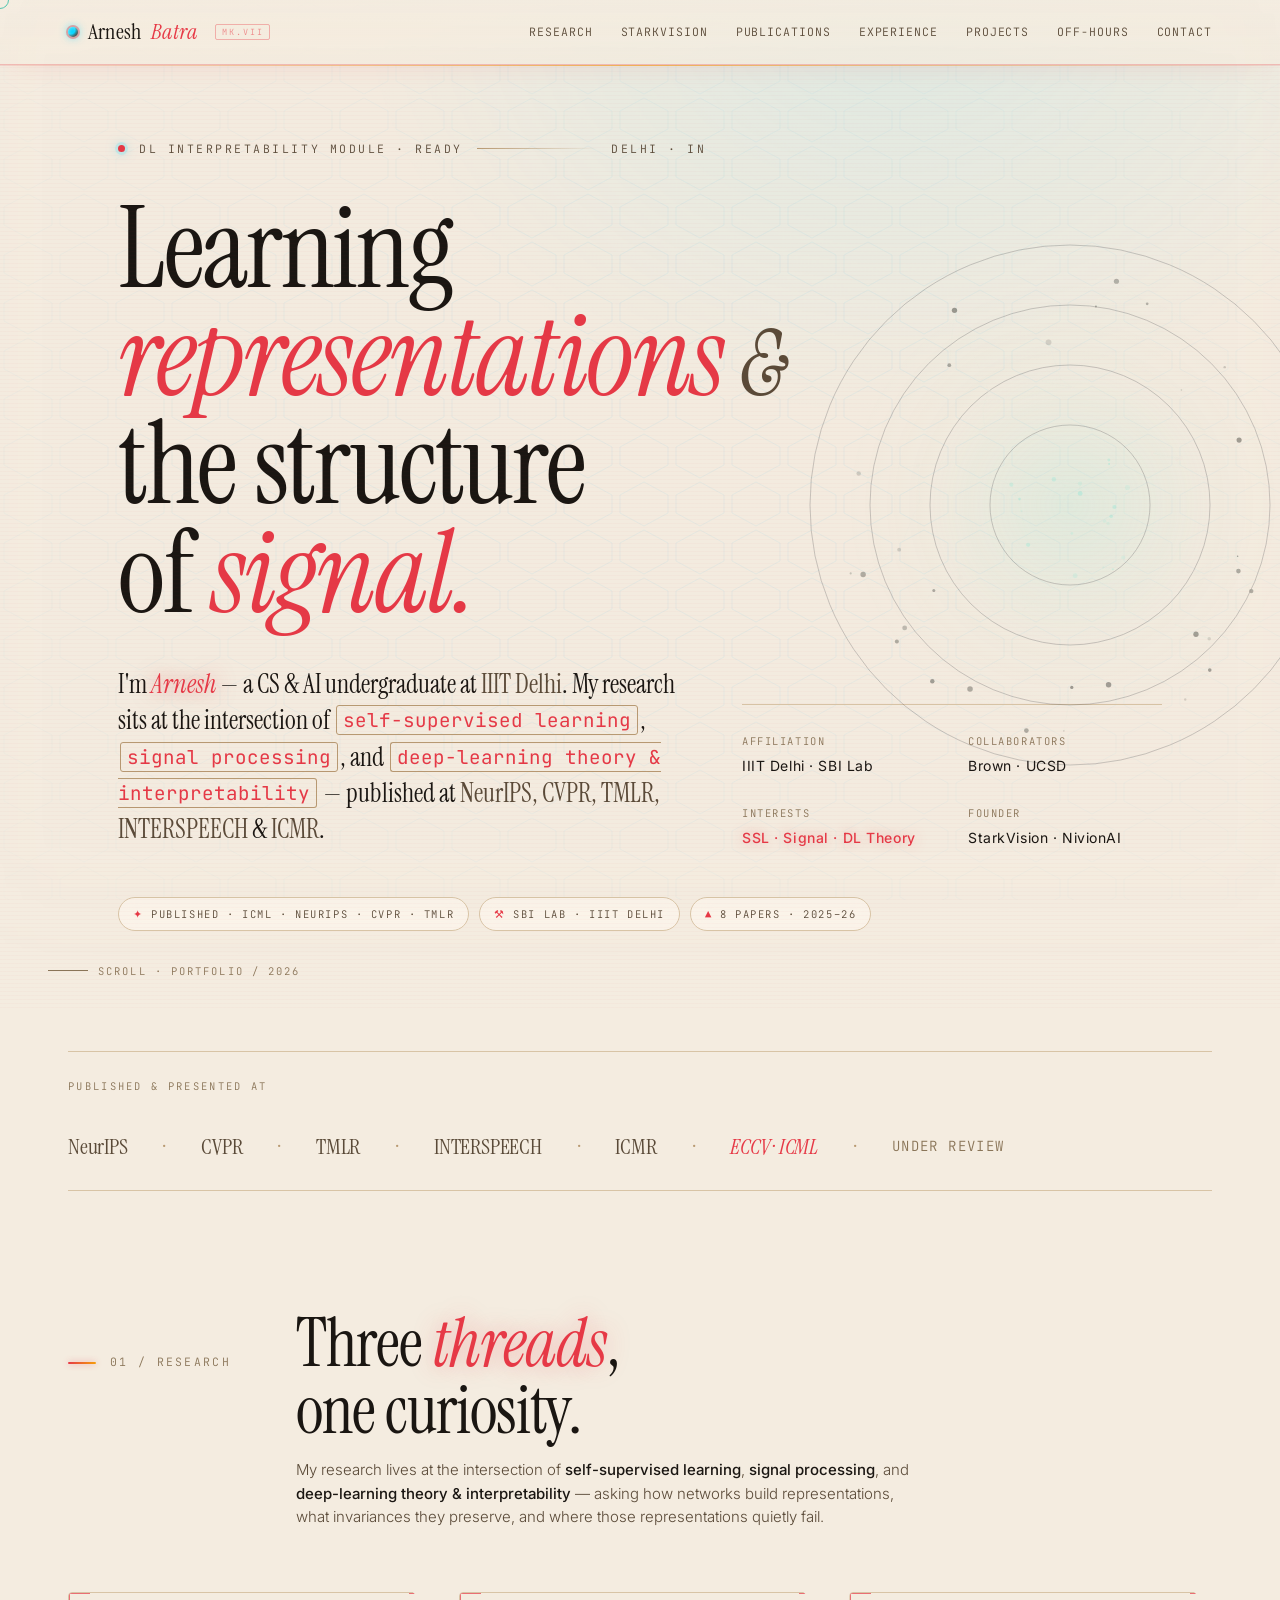
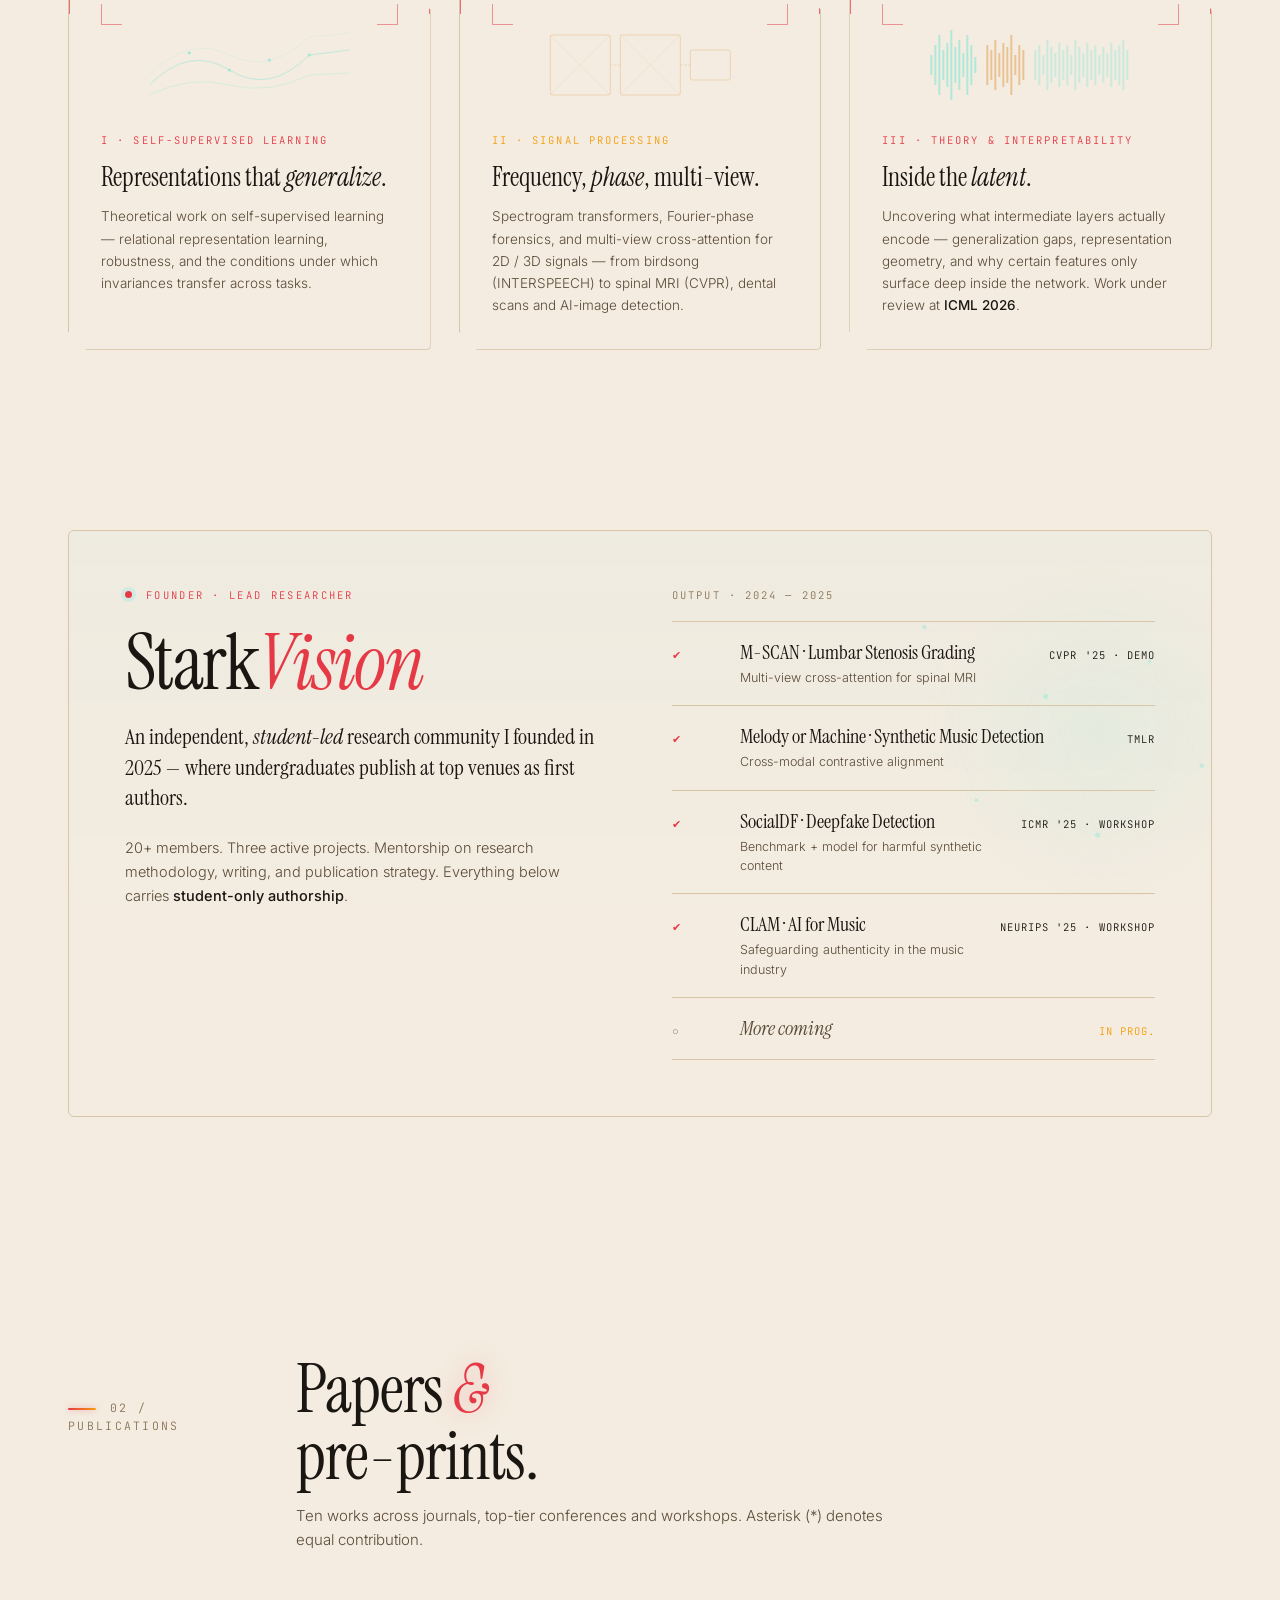
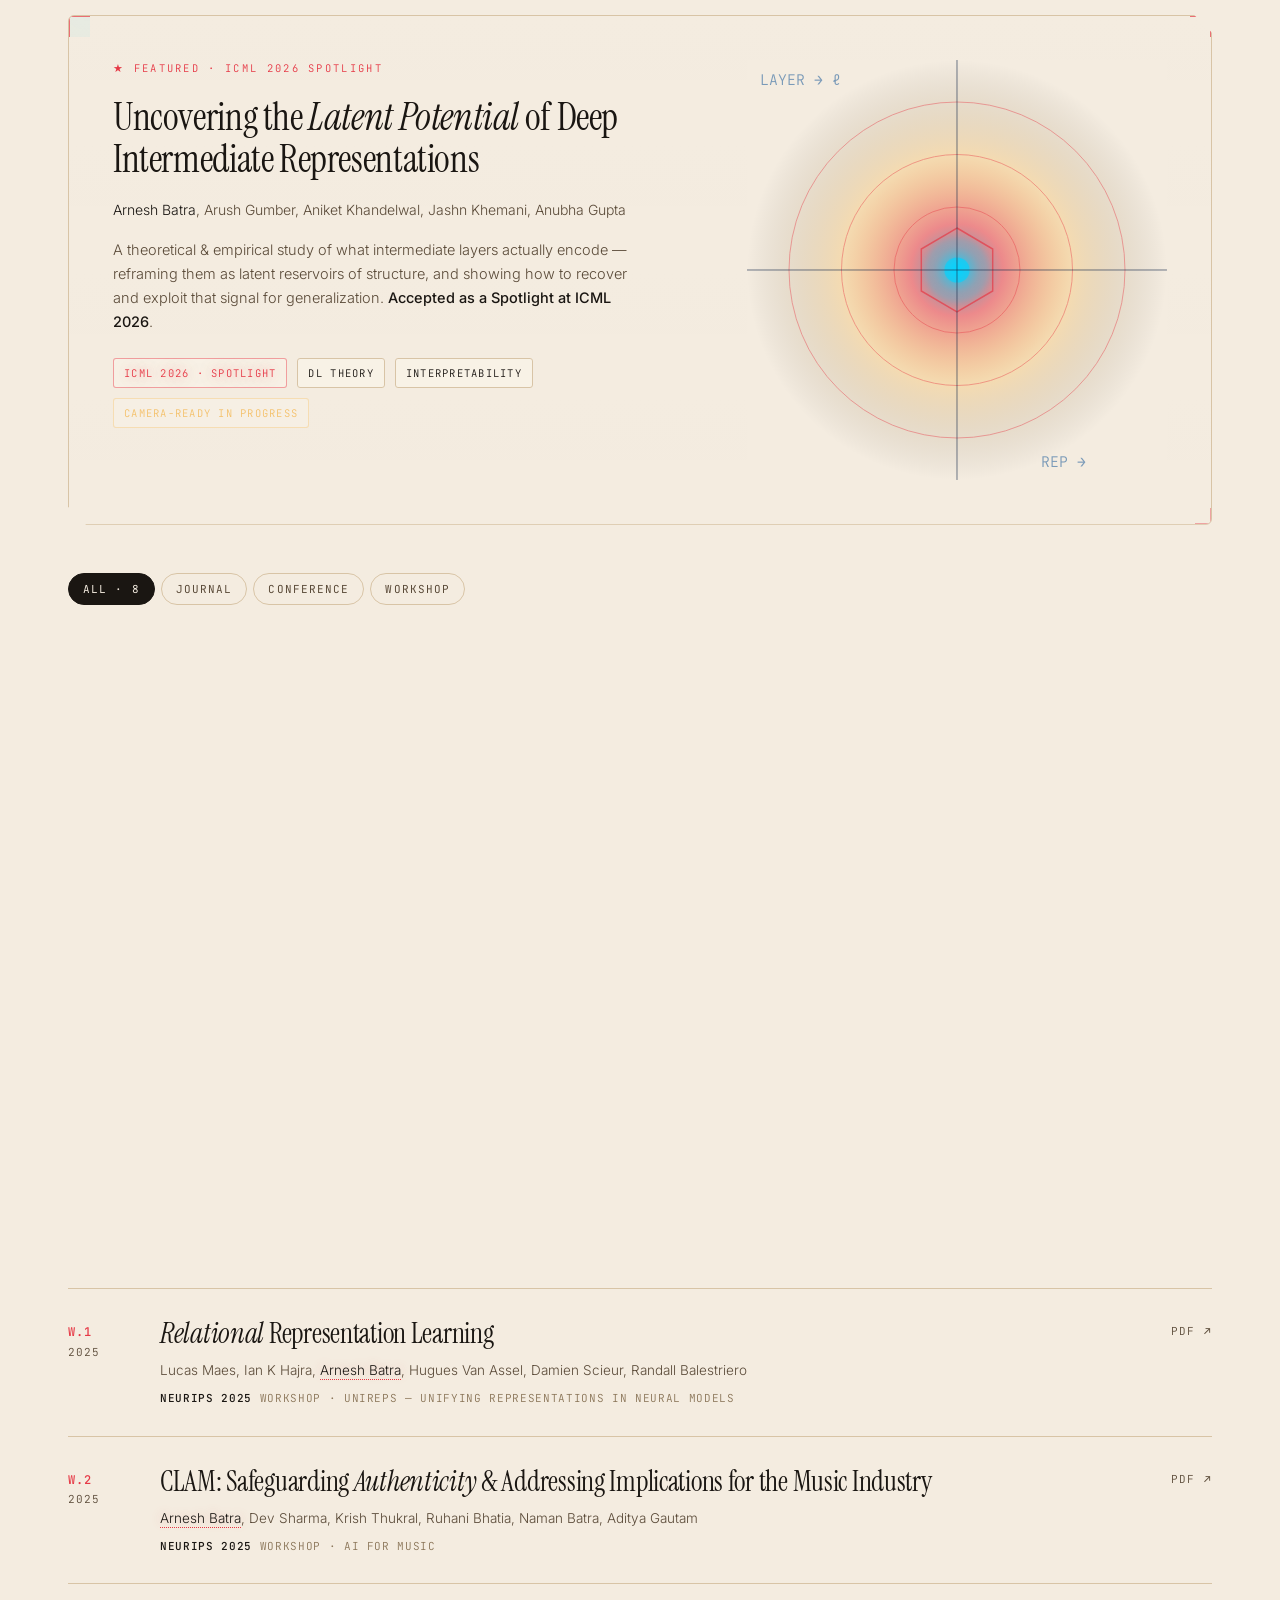
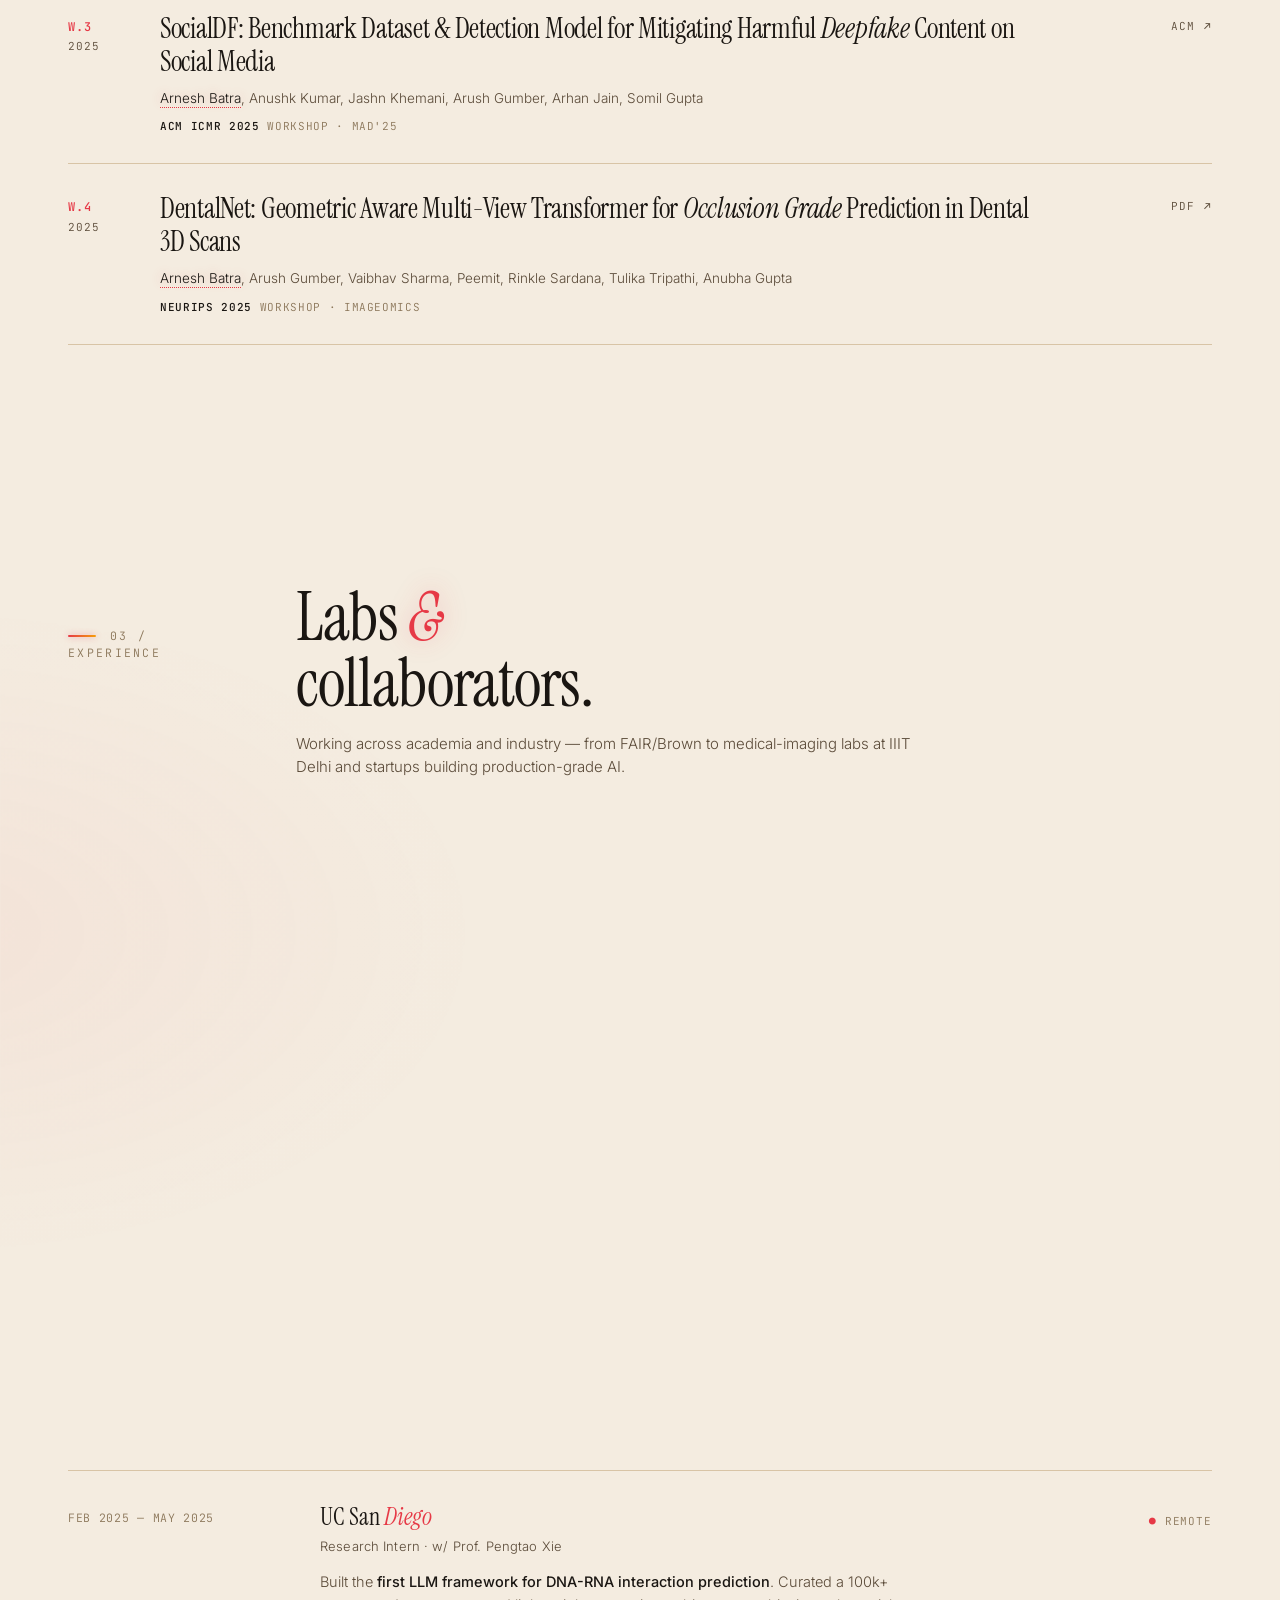
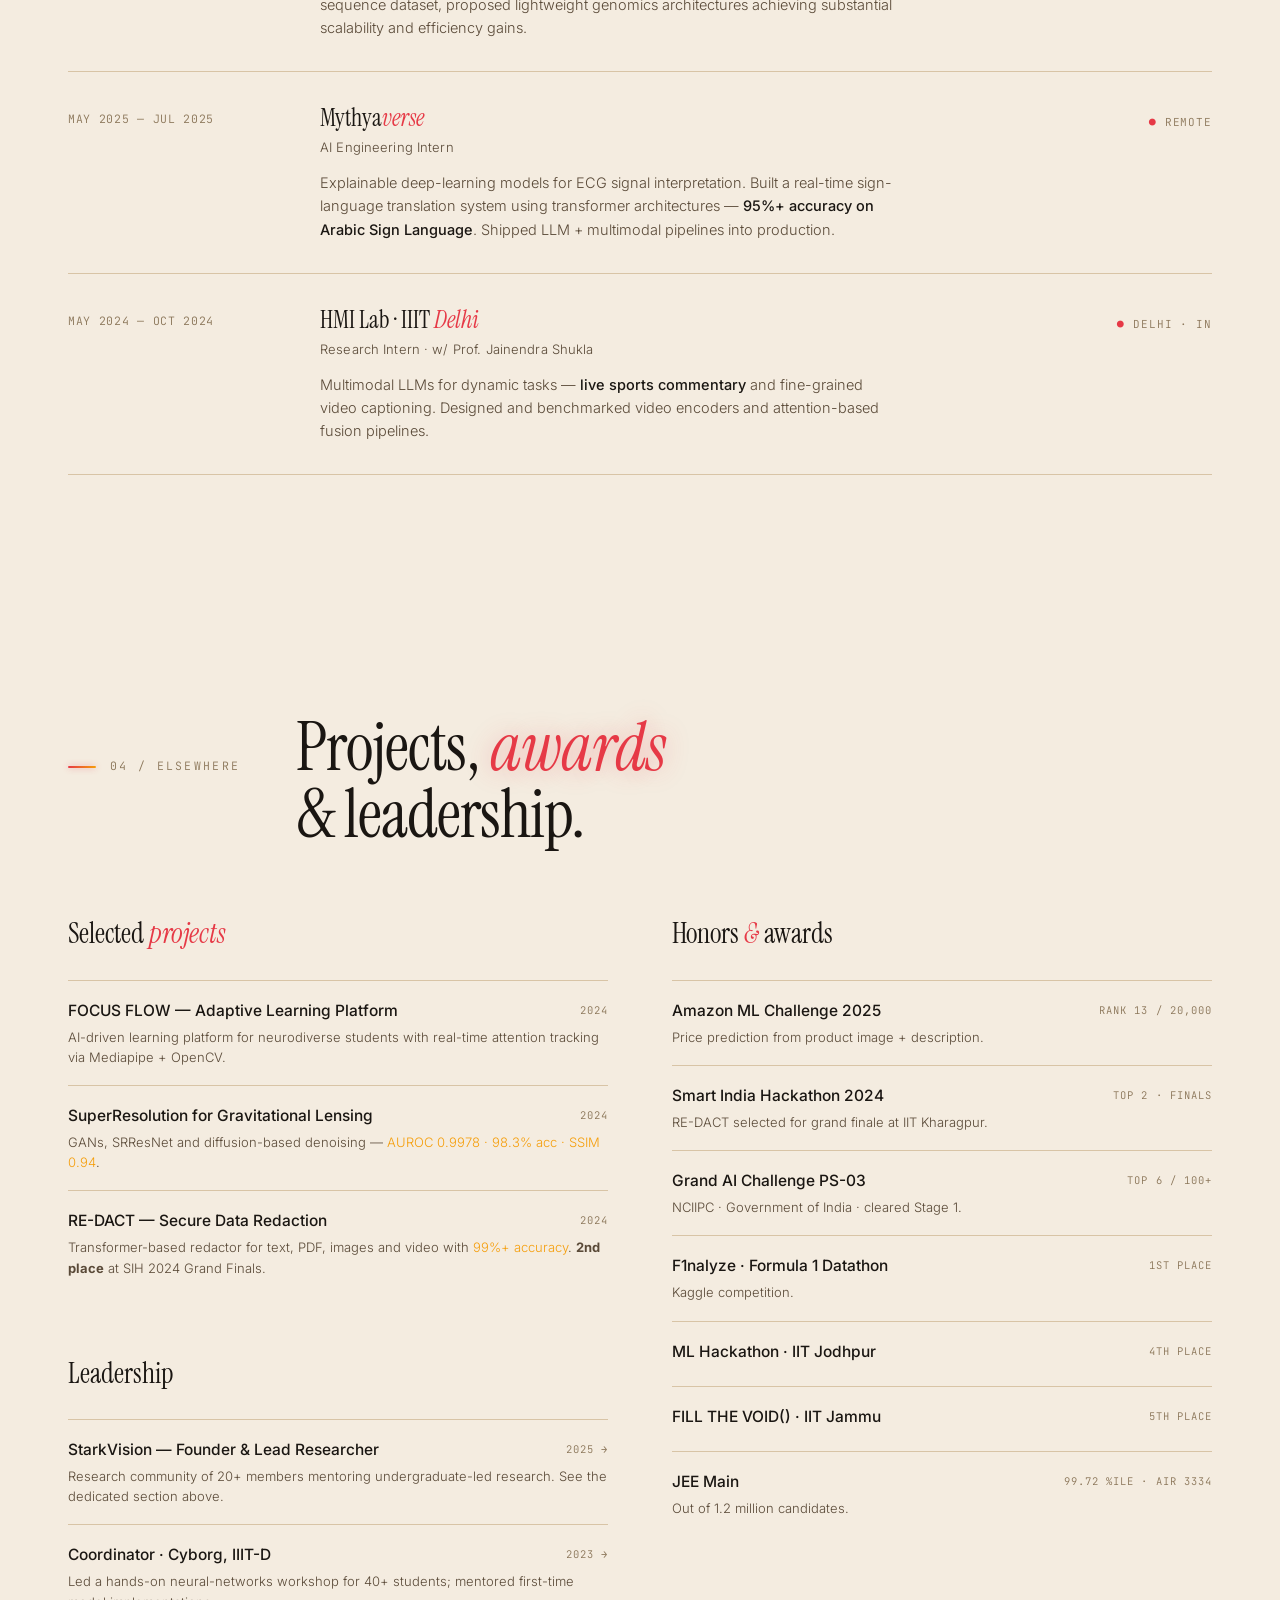
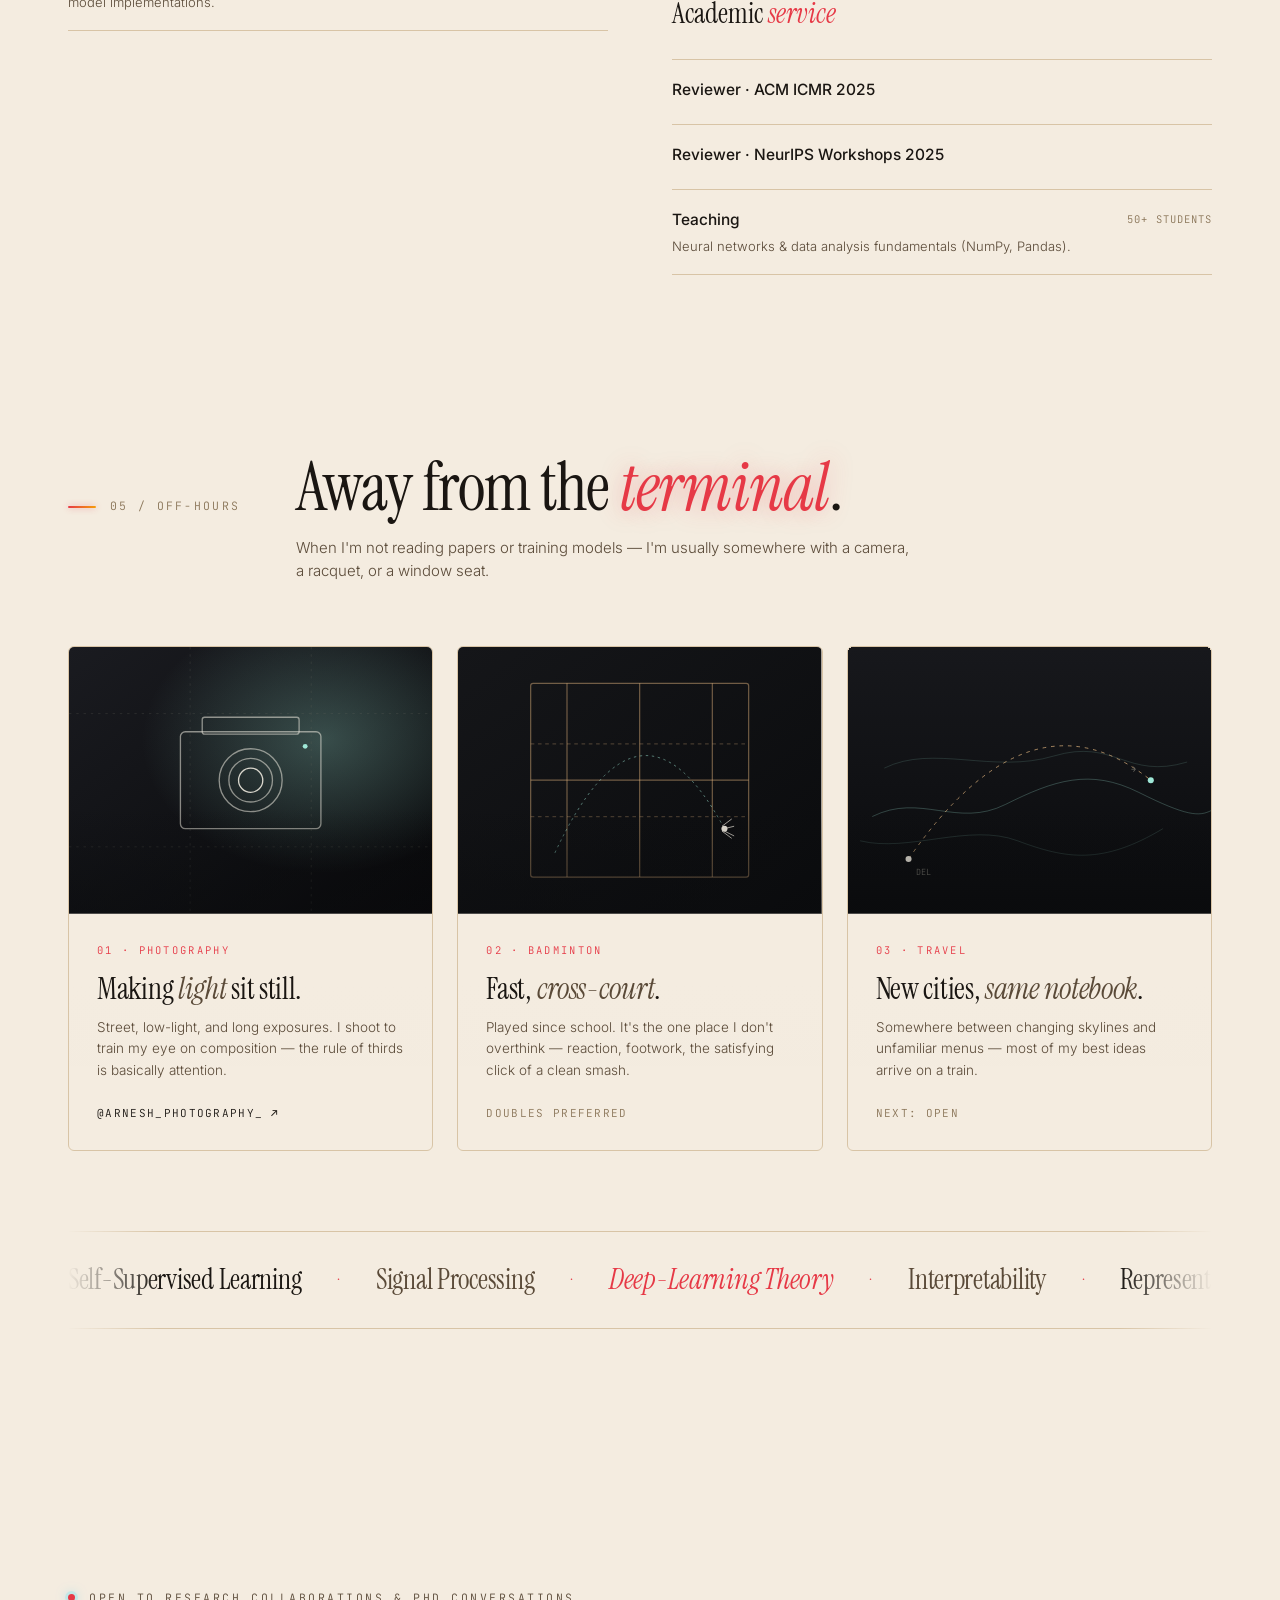
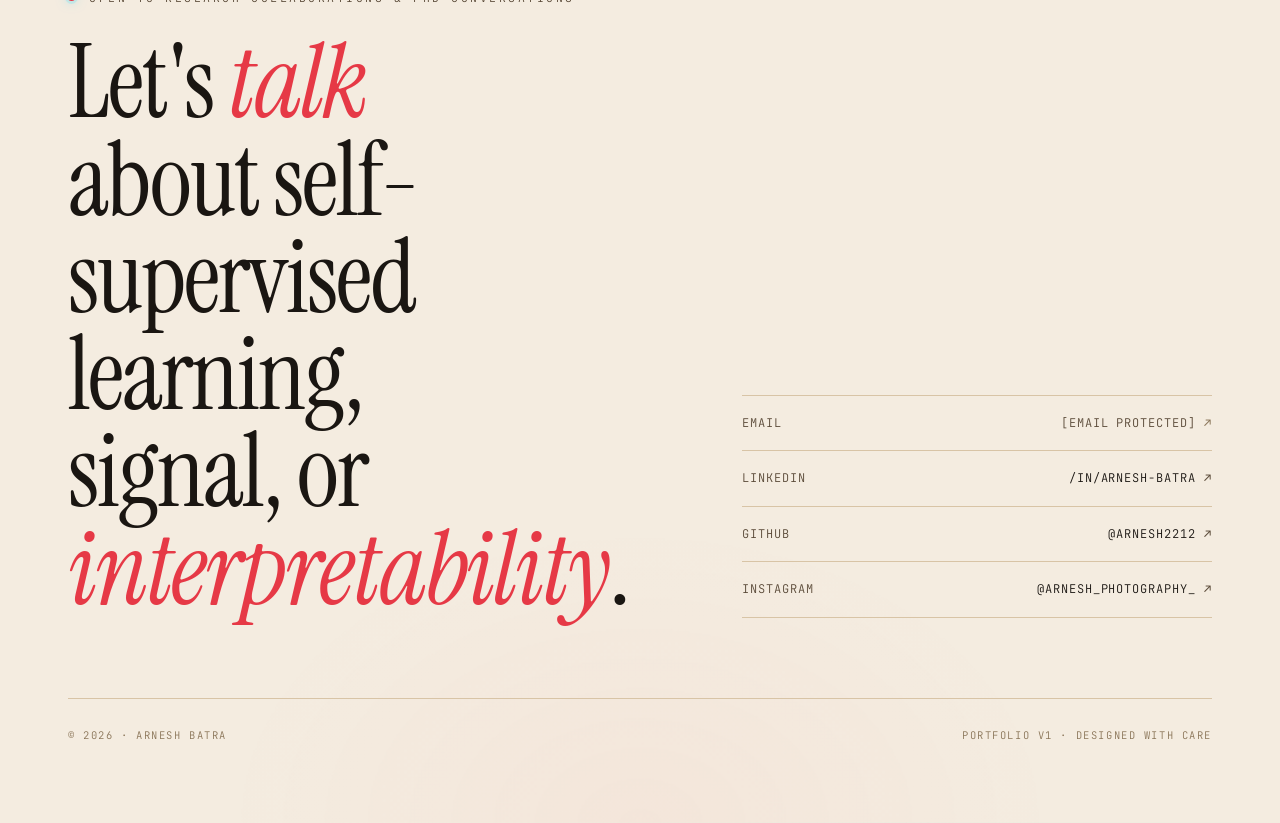
==== commit a1f20f5b: "Add files via upload" ====
--- a/index.html
+++ b/index.html
@@ -23,16 +23,19 @@
 <link href="https://fonts.googleapis.com/css2?family=Instrument+Serif:ital@0;1&family=Inter:wght@300;400;500;600&family=JetBrains+Mono:wght@300;400;500&display=swap" rel="stylesheet">
 <style>
   :root{
-    --ink: #0b0c0e;
-    --ink-2: #111215;
-    --ink-3: #17181c;
-    --line: #23252b;
-    --line-2: #2e3138;
-    --fg: #ece7dc;          /* warm off-white */
-    --fg-dim: #a7a396;
-    --fg-faint: #6b6a63;
-    --accent: #9fe8d7;      /* signal cyan-mint */
-    --accent-2: #e6b980;    /* warm amber for venue pins */
+    --ink: #f4ece0;          /* warm cream paper */
+    --ink-2: #ebe0cf;
+    --ink-3: #e3d4bd;
+    --line: #d8c4a6;
+    --line-2: #b89a72;
+    --fg: #1a1612;           /* deep ink for text */
+    --fg-dim: #5a4a38;
+    --fg-faint: #8a7558;
+    --accent: #e63946;       /* Iron Man red */
+    --accent-glow: rgba(230,57,70,.25);
+    --arc: #00d4ff;           /* arc reactor cyan */
+    --gold: #f59e0b;          /* suit gold */
+    --accent-2: #f59e0b;     /* gold venues */
     --serif: "Instrument Serif", "Times New Roman", serif;
     --sans: "Inter", system-ui, sans-serif;
     --mono: "JetBrains Mono", ui-monospace, monospace;
@@ -41,29 +44,40 @@
   html,body{background:var(--ink);color:var(--fg);font-family:var(--sans);font-weight:300;line-height:1.55;-webkit-font-smoothing:antialiased;text-rendering:optimizeLegibility;}
   body{
     background:
-      radial-gradient(1400px 900px at 80% -10%, rgba(159,232,215,.05), transparent 60%),
-      radial-gradient(1200px 800px at -10% 60%, rgba(230,185,128,.035), transparent 55%),
+      radial-gradient(900px 700px at 70% 0%, rgba(0,212,255,.09), transparent 60%),
+      radial-gradient(1000px 600px at -5% 55%, rgba(230,57,70,.05), transparent 55%),
+      radial-gradient(700px 500px at 50% 100%, rgba(239,68,68,.04), transparent 60%),
       var(--ink);
     min-height:100vh;
     overflow-x:hidden;
   }
+  /* hex grid background */
   body::after{
+    content:"";position:fixed;inset:0;pointer-events:none;z-index:0;opacity:.18;
+    background-image:url("data:image/svg+xml;utf8,<svg xmlns='http://www.w3.org/2000/svg' width='56' height='48'><polygon points='28,2 52,15 52,33 28,46 4,33 4,15' fill='none' stroke='%2338bdf8' stroke-width='0.4'/></svg>");
+    background-size:56px 48px;
+    mask-image:radial-gradient(ellipse 80% 80% at 50% 50%, black 30%, transparent 100%);
+    -webkit-mask-image:radial-gradient(ellipse 80% 80% at 50% 50%, black 30%, transparent 100%);
+  }
+  /* aurora drift */
+  body::before{
     content:"";position:fixed;inset:-20%;pointer-events:none;z-index:0;
     background:
-      radial-gradient(600px 600px at 20% 30%, rgba(159,232,215,.06), transparent 60%),
-      radial-gradient(700px 500px at 80% 70%, rgba(230,185,128,.04), transparent 60%),
-      radial-gradient(500px 500px at 50% 100%, rgba(120,130,200,.03), transparent 60%);
+      radial-gradient(600px 600px at 20% 30%, rgba(0,212,255,.07), transparent 60%),
+      radial-gradient(700px 500px at 80% 70%, rgba(239,68,68,.04), transparent 60%),
+      radial-gradient(500px 500px at 50% 100%, rgba(0,212,255,.04), transparent 60%);
     filter:blur(40px);
     animation:drift 24s ease-in-out infinite alternate;
-  }
-  @keyframes drift{0%{transform:translate(0,0) rotate(0);}50%{transform:translate(-3%,2%) rotate(2deg);}100%{transform:translate(3%,-2%) rotate(-2deg);}}
+    z-index:0;
+  }
+  @keyframes drift{0%{transform:translate(0,0);}50%{transform:translate(-3%,2%);}100%{transform:translate(3%,-2%);}}
   nav, header, section, footer{position:relative;z-index:1;}
   /* grain */
   body::before{
     content:"";
     position:fixed;inset:0;pointer-events:none;z-index:100;
-    background-image:url("data:image/svg+xml;utf8,<svg xmlns='http://www.w3.org/2000/svg' width='160' height='160'><filter id='n'><feTurbulence type='fractalNoise' baseFrequency='0.9' numOctaves='2' stitchTiles='stitch'/><feColorMatrix values='0 0 0 0 0.9 0 0 0 0 0.88 0 0 0 0 0.82 0 0 0 0.08 0'/></filter><rect width='100%' height='100%' filter='url(%23n)'/></svg>");
-    opacity:.5;mix-blend-mode:overlay;
+    background-image:url("data:image/svg+xml;utf8,<svg xmlns='http://www.w3.org/2000/svg' width='160' height='160'><filter id='n'><feTurbulence type='fractalNoise' baseFrequency='0.85' numOctaves='2' stitchTiles='stitch'/><feColorMatrix values='0 0 0 0 0.4 0 0 0 0 0.3 0 0 0 0 0.2 0 0 0 0.05 0'/></filter><rect width='100%' height='100%' filter='url(%23n)'/></svg>");
+    opacity:.4;mix-blend-mode:multiply;
   }
   a{color:inherit;text-decoration:none;}
   .wrap{max-width:1240px;margin:0 auto;padding:0 48px;}
@@ -74,12 +88,34 @@
     position:fixed;top:0;left:0;right:0;z-index:50;
     backdrop-filter:blur(18px) saturate(140%);
     -webkit-backdrop-filter:blur(18px) saturate(140%);
-    background:rgba(11,12,14,.55);
-    border-bottom:1px solid rgba(255,255,255,.04);
+    background:linear-gradient(180deg, rgba(244,236,224,.92), rgba(244,236,224,.78));
+    border-bottom:1px solid rgba(230,57,70,.28);
+    box-shadow:0 1px 0 rgba(230,57,70,.12), 0 8px 30px -16px rgba(230,57,70,.18);
+  }
+  /* gold pinstripe under nav */
+  nav::after{
+    content:"";position:absolute;left:0;right:0;bottom:-2px;height:1px;
+    background:linear-gradient(to right, transparent, rgba(245,158,11,.6), transparent);
   }
   nav .bar{display:flex;align-items:center;justify-content:space-between;height:64px;}
-  nav .mark{font-family:var(--serif);font-size:22px;letter-spacing:.2px;line-height:1;display:inline-flex;align-items:baseline;gap:4px;}
+  nav .mark{font-family:var(--serif);font-size:22px;letter-spacing:.2px;line-height:1;display:inline-flex;align-items:center;gap:10px;color:var(--fg);}
+  nav .mark .pip{
+    width:10px;height:10px;border-radius:50%;
+    background:radial-gradient(circle at 30% 30%, #00d4ff 0%, #00d4ff 40%, #1a1612 75%);
+    box-shadow:0 0 0 2px rgba(230,57,70,.4), 0 0 10px rgba(0,212,255,.8), inset 0 0 4px rgba(255,255,255,.5);
+    animation:reactorPulse 2.4s ease-in-out infinite;
+    flex-shrink:0;
+  }
+  @keyframes reactorPulse{50%{box-shadow:0 0 0 2px rgba(230,57,70,.55), 0 0 18px rgba(0,212,255,1), inset 0 0 4px rgba(255,255,255,.6);}}
   nav .mark em{font-style:italic;color:var(--accent);font-weight:400;}
+  nav .mark::after{
+    content:"MK.VII";
+    font-family:var(--mono);font-size:8.5px;letter-spacing:.22em;
+    color:rgba(230,57,70,.55);
+    padding:3px 6px;margin-left:8px;
+    border:1px solid rgba(230,57,70,.35);border-radius:2px;
+    align-self:center;line-height:1;
+  }
   nav ul{display:flex;gap:28px;list-style:none;font-family:var(--mono);font-size:11.5px;letter-spacing:.08em;text-transform:uppercase;color:var(--fg-dim);}
   nav ul a{position:relative;padding:4px 0;transition:color .25s;}
   nav ul a:hover{color:var(--fg);}
@@ -98,8 +134,8 @@
     font-family:var(--mono);font-size:11.5px;letter-spacing:.22em;text-transform:uppercase;color:var(--fg-dim);
     display:flex;align-items:center;gap:14px;margin-bottom:36px;
   }
-  .eyebrow .dot{width:7px;height:7px;border-radius:50%;background:var(--accent);box-shadow:0 0 0 4px rgba(159,232,215,.12);animation:pulse 2.6s ease-in-out infinite;}
-  @keyframes pulse{50%{box-shadow:0 0 0 9px rgba(159,232,215,0);}}
+  .eyebrow .dot{width:7px;height:7px;border-radius:50%;background:var(--accent);box-shadow:0 0 0 3px rgba(0,212,255,.15), 0 0 12px rgba(0,212,255,.5);animation:pulse 2.6s ease-in-out infinite;}
+  @keyframes pulse{50%{box-shadow:0 0 0 8px rgba(0,212,255,0), 0 0 20px rgba(0,212,255,.2);}}
   .eyebrow .sep{flex:1;height:1px;background:linear-gradient(to right,var(--line-2),transparent);max-width:120px;}
 
   h1.display{
@@ -132,7 +168,7 @@
   }
   .hero-meta dt{text-transform:uppercase;color:var(--fg-faint);font-size:10.5px;letter-spacing:.15em;margin-bottom:6px;}
   .hero-meta dd{color:var(--fg);font-family:var(--sans);font-size:14px;font-weight:400;}
-  .hero-meta dd b{font-weight:500;color:var(--accent);}
+  .hero-meta dd b{font-weight:500;color:var(--accent);text-shadow:0 0 14px rgba(230,57,70,.4);}
 
   /* side visual */
   .latent{
@@ -155,7 +191,7 @@
   .sec-head{display:grid;grid-template-columns: 180px 1fr;gap:48px;margin-bottom:64px;align-items:baseline;}
   @media (max-width:820px){ .sec-head{grid-template-columns:1fr;gap:10px;} }
   .sec-num{font-family:var(--mono);font-size:11.5px;letter-spacing:.2em;text-transform:uppercase;color:var(--fg-faint);}
-  .sec-num .bar{display:inline-block;width:28px;height:1px;background:var(--fg-faint);vertical-align:3px;margin-right:10px;}
+  .sec-num .bar{display:inline-block;width:28px;height:2px;background:linear-gradient(to right, var(--accent), var(--gold));margin-right:14px;vertical-align:middle;border-radius:2px;box-shadow:0 0 6px rgba(230,57,70,.45);}
   .sec-title{font-family:var(--serif);font-size:clamp(40px,5.2vw,72px);line-height:1;letter-spacing:-.015em;font-weight:400;}
   .sec-title em{font-style:italic;color:var(--accent);}
   .sec-sub{margin-top:14px;color:var(--fg-dim);max-width:620px;font-size:15px;}
@@ -169,7 +205,7 @@
     position:relative;
   }
   .pub:last-child{border-bottom:1px solid var(--line);}
-  .pub:hover{background:linear-gradient(to right, rgba(159,232,215,.035), transparent 60%);padding-left:14px;}
+  .pub:hover{background:linear-gradient(to right, rgba(0,212,255,.04), transparent 60%);padding-left:14px;}
   .pub .tag{
     font-family:var(--mono);font-size:11px;letter-spacing:.08em;color:var(--fg-dim);
     padding-top:6px;
@@ -182,7 +218,7 @@
   }
   .pub .title em{font-style:italic;}
   .pub .authors{font-size:13.5px;color:var(--fg-dim);margin-bottom:10px;line-height:1.5;}
-  .pub .authors .me{color:var(--fg);border-bottom:1px dotted var(--accent);padding-bottom:1px;}
+  .pub .authors .me{color:var(--fg);border-bottom:1px dotted var(--accent);padding-bottom:1px;text-shadow:0 0 12px rgba(230,57,70,.3);}
   .pub .venue{font-family:var(--mono);font-size:11px;letter-spacing:.06em;color:var(--fg-faint);text-transform:uppercase;}
   .pub .venue b{color:var(--fg);font-weight:500;}
   .pub .link{
@@ -219,7 +255,7 @@
     position:relative;overflow:hidden;
   }
   .featured::before{
-    content:"";position:absolute;inset:0;background:radial-gradient(500px 300px at 100% 0%, rgba(159,232,215,.08), transparent 60%);pointer-events:none;
+    content:"";position:absolute;inset:0;background:radial-gradient(500px 300px at 100% 0%, rgba(0,212,255,.08), transparent 60%);pointer-events:none;
   }
   @media (max-width:900px){ .featured{grid-template-columns:1fr;padding:28px;gap:32px;} }
   .featured .fcap{font-family:var(--mono);font-size:10.5px;letter-spacing:.22em;text-transform:uppercase;color:var(--accent);margin-bottom:20px;}
@@ -232,8 +268,8 @@
   .vpin{
     font-family:var(--mono);font-size:10.5px;letter-spacing:.12em;text-transform:uppercase;
     padding:6px 10px;border:1px solid var(--line-2);border-radius:3px;color:var(--fg);
-  }
-  .vpin.accent{color:var(--accent);border-color:rgba(159,232,215,.35);}
+  ;background:rgba(255,250,240,.4);border:1px solid var(--line);}
+  .vpin.accent{color:var(--accent);border-color:rgba(0,212,255,.35);}
   .vpin.warm{color:var(--accent-2);border-color:rgba(230,185,128,.35);}
   .spectro{width:100%;aspect-ratio:1/1;max-width:420px;justify-self:end;}
 
@@ -245,7 +281,7 @@
     transition:background .3s;
   }
   .xp:last-child{border-bottom:1px solid var(--line);}
-  .xp:hover{background:linear-gradient(to right, rgba(159,232,215,.03), transparent 60%);}
+  .xp:hover{background:linear-gradient(to right, rgba(0,212,255,.03), transparent 60%);}
   .xp .when{font-family:var(--mono);font-size:11.5px;letter-spacing:.06em;color:var(--fg-faint);padding-top:6px;text-transform:uppercase;}
   .xp .org{font-family:var(--serif);font-size:24px;line-height:1.2;margin-bottom:4px;}
   .xp .org em{font-style:italic;color:var(--accent);}
@@ -297,7 +333,7 @@
     font-family:var(--mono);font-size:12px;letter-spacing:.08em;text-transform:uppercase;
     transition:padding .3s, color .3s;
   }
-  .clink:hover{padding-left:14px;color:var(--accent);}
+  .clink:hover{padding-left:14px;color:var(--accent);text-shadow:0 0 20px rgba(230,57,70,.5);}
   .clink:last-child{border-bottom:1px solid var(--line);}
   .clink span:first-child{color:var(--fg-dim);}
   .clink .arrow{color:var(--fg-faint);transition:transform .3s,color .3s;}
@@ -331,7 +367,7 @@
     background:linear-gradient(180deg, rgba(255,255,255,.012), transparent);
   }
   a.hobby{cursor:pointer;}
-  .hobby:hover{transform:translateY(-6px);border-color:var(--line-2);box-shadow:0 30px 80px -40px rgba(159,232,215,.25);}
+  .hobby:hover{transform:translateY(-6px);border-color:rgba(0,212,255,.35);box-shadow:0 0 0 1px rgba(0,212,255,.12), 0 30px 80px -30px rgba(0,212,255,.3), 0 0 60px -20px rgba(0,212,255,.15);}
   .hobby-art{aspect-ratio:3/2.2;overflow:hidden;position:relative;}
   .hobby-art svg{width:100%;height:100%;display:block;transition:transform 1.2s cubic-bezier(.2,.7,.2,1);}
   .hobby:hover .hobby-art svg{transform:scale(1.06);}
@@ -357,6 +393,51 @@
   /* magnetic link feel */
   a[data-mag]{display:inline-block;will-change:transform;transition:transform .3s cubic-bezier(.2,.7,.2,1);}
 
+  /* HUD corner brackets + chamfered panels */
+  .hud{
+    position:relative;
+    clip-path:polygon(0 0, calc(100% - 18px) 0, 100% 18px, 100% 100%, 18px 100%, 0 calc(100% - 18px));
+  }
+  .hud::before,.hud::after{
+    content:"";position:absolute;width:20px;height:20px;pointer-events:none;z-index:10;
+    border-color:var(--accent);border-style:solid;opacity:.7;transition:opacity .3s;
+  }
+  .hud::before{top:0;left:0;border-width:1.5px 0 0 1.5px;}
+  .hud::after{top:0;right:0;border-width:1.5px 1.5px 0 0;}
+  .hud:hover::before,.hud:hover::after{opacity:1;box-shadow:0 0 8px rgba(230,57,70,.5);}
+
+  .hud-bot{position:relative;}
+  .hud-bot::before,.hud-bot::after{
+    content:"";position:absolute;width:20px;height:20px;pointer-events:none;z-index:10;
+    border-color:var(--accent);border-style:solid;opacity:.5;transition:opacity .3s;
+  }
+  .hud-bot::before{bottom:0;left:0;border-width:0 0 1.5px 1.5px;}
+  .hud-bot::after{bottom:0;right:0;border-width:0 1.5px 1.5px 0;}
+  .hud:hover .hud-bot::before,.hud:hover .hud-bot::after{opacity:.9;}
+
+  .featured{position:relative;overflow:hidden;}
+  .featured .hud-br{position:absolute;bottom:0;right:0;width:16px;height:16px;border-right:1.5px solid var(--accent);border-bottom:1.5px solid var(--accent);opacity:.4;}
+
+  /* r-card hover glow */
+  .r-card{transition:border-color .4s,box-shadow .4s;}
+  .r-card:hover{border-color:rgba(230,57,70,.55)!important;box-shadow:0 12px 40px -16px rgba(230,57,70,.35),inset 0 0 50px -30px rgba(230,57,70,.08)!important;}
+
+  /* HUD scanlines hero */
+  header.hero::after{
+    content:"";position:absolute;inset:0;pointer-events:none;z-index:2;
+    background:repeating-linear-gradient(to bottom,transparent,transparent 3px,rgba(230,57,70,.025) 3px,rgba(230,57,70,.025) 4px);
+  }
+
+  /* glowing section title */
+  .sec-title em{color:var(--accent);text-shadow:0 0 24px rgba(230,57,70,.35);}
+
+  /* link glows */
+  .pub .link:hover{color:var(--accent);text-shadow:0 0 16px rgba(230,57,70,.6);}
+  .clink:hover{padding-left:14px;color:var(--accent);text-shadow:0 0 20px rgba(230,57,70,.5);}
+  .hobby:hover{transform:translateY(-6px);border-color:rgba(230,57,70,.5)!important;box-shadow:0 0 0 1px rgba(230,57,70,.16),0 24px 60px -24px rgba(230,57,70,.4)!important;}
+  .vpin.accent{color:var(--accent);border-color:rgba(230,57,70,.45);text-shadow:0 0 12px rgba(230,57,70,.5);}
+  .vpin.warm{color:var(--gold);border-color:rgba(245,158,11,.4);}
+
   /* floating badges — inline, below hero-grid */
   .badges{
     display:flex;gap:10px;flex-wrap:wrap;
@@ -366,7 +447,7 @@
   .badges .b{
     font-family:var(--mono);font-size:10.5px;letter-spacing:.15em;text-transform:uppercase;
     padding:8px 14px;border:1px solid var(--line);border-radius:999px;
-    background:rgba(17,18,21,.6);backdrop-filter:blur(10px);-webkit-backdrop-filter:blur(10px);
+    background:rgba(255,250,240,.55);backdrop-filter:blur(10px);-webkit-backdrop-filter:blur(10px);
     color:var(--fg-dim);
     animation:float 6s ease-in-out infinite alternate;
   }
@@ -382,6 +463,7 @@
   .pub::before{
     content:"";position:absolute;left:-14px;top:50%;width:6px;height:6px;border-radius:50%;
     background:var(--accent);opacity:0;transform:translate(-8px,-50%) scale(.5);
+    box-shadow:0 0 8px var(--accent);
     transition:all .4s cubic-bezier(.2,.7,.2,1);
   }
   .pub:hover::before{opacity:1;transform:translate(0,-50%) scale(1);}
@@ -392,7 +474,7 @@
 <!-- NAV -->
 <nav>
   <div class="wrap bar">
-    <a href="#top" class="mark">Arnesh <em>Batra</em></a>
+    <a href="#top" class="mark"><span class="pip" aria-hidden="true"></span>Arnesh <em>Batra</em></a>
     <ul>
       <li><a href="#research">Research</a></li>
       <li><a href="#starkvision">StarkVision</a></li>
@@ -413,7 +495,7 @@
 
     <div class="eyebrow">
       <span class="dot"></span>
-      <span>Currently researching · SSL robustness &amp; medical imaging</span>
+      <span id="jarvis-text">Initializing neural analysis...</span>
       <span class="sep"></span>
       <span>Delhi · IN</span>
     </div>
@@ -427,7 +509,7 @@
 
     <div class="hero-grid">
       <p class="lede">
-        I'm <span style="color:var(--accent);font-style:italic;">Arnesh</span> — a CS &amp; AI undergraduate at <span class="faint">IIIT&nbsp;Delhi</span>. My research sits at the intersection of <span class="mono">self-supervised learning</span>, <span class="mono">signal processing</span>, and <span class="mono">deep-learning theory &amp; interpretability</span> — published at <span class="faint">NeurIPS, CVPR, TMLR, INTERSPEECH</span> &amp; <span class="faint">ICMR</span>.
+        I'm <span style="color:var(--accent);font-style:italic;text-shadow:0 0 20px rgba(230,57,70,.5);">Arnesh</span> — a CS &amp; AI undergraduate at <span class="faint">IIIT&nbsp;Delhi</span>. My research sits at the intersection of <span class="mono">self-supervised learning</span>, <span class="mono">signal processing</span>, and <span class="mono">deep-learning theory &amp; interpretability</span> — published at <span class="faint">NeurIPS, CVPR, TMLR, INTERSPEECH</span> &amp; <span class="faint">ICMR</span>.
       </p>
 
       <dl class="hero-meta">
@@ -462,10 +544,9 @@
     <div class="scroll-hint"><span class="line"></span><span>Scroll · Portfolio / 2026</span></div>
 
     <div class="badges">
-      <div class="b"><b>✦</b> Published · NeurIPS · CVPR · TMLR</div>
-      <div class="b"><b>◉</b> FAIR / Brown collaboration</div>
+      <div class="b"><b>✦</b> Published · ICML · NeurIPS · CVPR · TMLR</div>
       <div class="b"><b>⚒</b> SBI Lab · IIIT Delhi</div>
-      <div class="b"><b>▲</b> 7 papers · 2025</div>
+      <div class="b"><b>▲</b> 8 papers · 2025–26</div>
     </div>
   </div>
 </header>
@@ -501,7 +582,7 @@
 
     <div style="display:grid;grid-template-columns:repeat(3,1fr);gap:28px;">
       <!-- card 1 -->
-      <div style="border:1px solid var(--line);padding:32px;border-radius:4px;position:relative;overflow:hidden;">
+      <div style="border:1px solid var(--line);padding:32px;border-radius:4px;position:relative;overflow:hidden;" class="hud r-card"><div class="hud-bot"></div>
         <svg viewBox="0 0 200 80" style="width:100%;height:80px;margin-bottom:20px;">
           <g fill="none" stroke="#9fe8d7" stroke-width=".8" opacity=".8">
             <path d="M0 60 Q 40 20 80 45 T 160 30 L 200 25"/>
@@ -517,7 +598,7 @@
         <p style="font-size:13.5px;color:var(--fg-dim);line-height:1.65;">Theoretical work on self-supervised learning — relational representation learning, robustness, and the conditions under which invariances transfer across tasks.</p>
       </div>
       <!-- card 2 -->
-      <div style="border:1px solid var(--line);padding:32px;border-radius:4px;position:relative;overflow:hidden;">
+      <div style="border:1px solid var(--line);padding:32px;border-radius:4px;position:relative;overflow:hidden;" class="hud r-card"><div class="hud-bot"></div>
         <svg viewBox="0 0 200 80" style="width:100%;height:80px;margin-bottom:20px;">
           <g fill="none" stroke="#e6b980" stroke-width=".6" opacity=".8">
             <rect x="10" y="10" width="60" height="60" rx="2"/>
@@ -535,7 +616,7 @@
         <p style="font-size:13.5px;color:var(--fg-dim);line-height:1.65;">Spectrogram transformers, Fourier-phase forensics, and multi-view cross-attention for 2D / 3D signals — from birdsong (INTERSPEECH) to spinal MRI (CVPR), dental scans and AI-image detection.</p>
       </div>
       <!-- card 3 -->
-      <div style="border:1px solid var(--line);padding:32px;border-radius:4px;position:relative;overflow:hidden;">
+      <div style="border:1px solid var(--line);padding:32px;border-radius:4px;position:relative;overflow:hidden;" class="hud r-card"><div class="hud-bot"></div>
         <svg viewBox="0 0 200 80" style="width:100%;height:80px;margin-bottom:20px;">
           <g>
             <rect x="0" y="0" width="200" height="80" fill="none"/>
@@ -570,7 +651,7 @@
 <!-- STARKVISION -->
 <section id="starkvision" style="padding:60px 0 120px;">
   <div class="wrap">
-    <div style="border:1px solid var(--line);border-radius:6px;padding:56px;position:relative;overflow:hidden;background:linear-gradient(180deg, rgba(159,232,215,.025), transparent 70%);">
+    <div style="border:1px solid var(--line);border-radius:6px;padding:56px;position:relative;overflow:hidden;background:linear-gradient(180deg, rgba(0,212,255,.025), transparent 70%);">
       <!-- decorative constellation -->
       <svg viewBox="0 0 600 400" style="position:absolute;right:-60px;top:-60px;width:520px;height:520px;opacity:.55;pointer-events:none;" aria-hidden="true">
         <defs>
@@ -594,7 +675,7 @@
       <div style="display:grid;grid-template-columns: 1fr 1fr;gap:64px;align-items:start;position:relative;z-index:2;" class="sv-grid">
         <div>
           <div style="font-family:var(--mono);font-size:10.5px;letter-spacing:.22em;text-transform:uppercase;color:var(--accent);margin-bottom:24px;display:flex;align-items:center;gap:14px;">
-            <span class="dot" style="width:7px;height:7px;border-radius:50%;background:var(--accent);box-shadow:0 0 0 4px rgba(159,232,215,.12);display:inline-block;"></span>
+            <span class="dot" style="width:7px;height:7px;border-radius:50%;background:var(--accent);box-shadow:0 0 0 4px rgba(0,212,255,.12);display:inline-block;"></span>
             Founder · Lead Researcher
           </div>
           <h2 style="font-family:var(--serif);font-size:clamp(48px,6vw,84px);line-height:.95;letter-spacing:-.02em;font-weight:400;margin-bottom:22px;">Stark<em style="font-style:italic;color:var(--accent);">Vision</em></h2>
@@ -648,44 +729,56 @@
     </div>
 
     <!-- featured -->
-    <div class="featured">
+    <div class="featured hud">
       <div>
-        <div class="fcap">Featured · TMLR</div>
-        <h3>Melody or Machine: Benchmarking &amp; Detecting <em>Synthetic Music</em> via Cross-Modal Contrastive Alignment</h3>
-        <p class="authors"><span class="me">Arnesh Batra</span>, Dev Sharma, Krish Thukral, Ruhani Bhatia, Naman Batra, Aditya Gautam</p>
-        <p class="abstract">A cross-modal contrastive framework for detecting AI-generated music — aligning audio and symbolic representations so that synthetic tracks become linearly separable from human compositions, even under heavy post-processing. Published in <b style="color:var(--fg);font-weight:500;">Transactions on Machine Learning Research</b>.</p>
+        <div class="fcap" style="color:var(--accent);">★ Featured · ICML 2026 Spotlight</div>
+        <h3>Uncovering the <em>Latent Potential</em> of Deep Intermediate Representations</h3>
+        <p class="authors"><span class="me">Arnesh Batra</span>, Arush Gumber, Aniket Khandelwal, Jashn Khemani, Anubha Gupta</p>
+        <p class="abstract">A theoretical &amp; empirical study of what intermediate layers actually encode — reframing them as latent reservoirs of structure, and showing how to recover and exploit that signal for generalization. <b style="color:var(--fg);font-weight:500;">Accepted as a Spotlight at ICML 2026</b>.</p>
         <div class="vrow">
-          <span class="vpin accent">TMLR · 2025</span>
-          <span class="vpin">Contrastive Learning</span>
-          <span class="vpin">Audio Forensics</span>
-          <a class="vpin warm" href="https://openreview.net/pdf?id=Ufwes0o2e3" target="_blank" rel="noopener" style="text-decoration:none;">Read PDF ↗</a>
-        </div>
-      </div>
+          <span class="vpin accent">ICML 2026 · Spotlight</span>
+          <span class="vpin">DL Theory</span>
+          <span class="vpin">Interpretability</span>
+          <span class="vpin warm" style="opacity:.55;">Camera-ready in progress</span>
+        </div>
+      </div>
+      <div class="hud-br"></div>
       <svg class="spectro" viewBox="0 0 200 200" aria-hidden="true">
         <defs>
           <radialGradient id="phase" cx="50%" cy="50%" r="50%">
-            <stop offset="0%" stop-color="#9fe8d7" stop-opacity=".9"/>
-            <stop offset="30%" stop-color="#e6b980" stop-opacity=".6"/>
-            <stop offset="70%" stop-color="#5d5aa7" stop-opacity=".3"/>
-            <stop offset="100%" stop-color="#0b0c0e" stop-opacity="0"/>
+            <stop offset="0%" stop-color="#00d4ff" stop-opacity=".95"/>
+            <stop offset="22%" stop-color="#e63946" stop-opacity=".55"/>
+            <stop offset="55%" stop-color="#f59e0b" stop-opacity=".22"/>
+            <stop offset="100%" stop-color="#040609" stop-opacity="0"/>
           </radialGradient>
+          <filter id="sg"><feGaussianBlur stdDeviation="1.5"/></filter>
         </defs>
-        <rect x="0" y="0" width="200" height="200" fill="#0b0c0e"/>
+        <rect x="0" y="0" width="200" height="200" fill="#f4ece0"/>
         <rect x="0" y="0" width="200" height="200" fill="url(#phase)"/>
-        <g stroke="#9fe8d7" stroke-width=".3" fill="none" opacity=".4" id="phaseRings"></g>
-        <g fill="#ece7dc" opacity=".7" id="phaseDots"></g>
-        <g stroke="#2e3138" stroke-width=".3">
+        <g stroke="#e63946" stroke-width=".4" fill="none" opacity=".5">
+          <circle cx="100" cy="100" r="30"/>
+          <circle cx="100" cy="100" r="55"/>
+          <circle cx="100" cy="100" r="80"/>
+        </g>
+        <g stroke="#00d4ff" stroke-width=".5" fill="none" opacity=".7">
+          <circle cx="100" cy="100" r="14" filter="url(#sg)"/>
+        </g>
+        <circle cx="100" cy="100" r="6" fill="#00d4ff" opacity=".95">
+          <animate attributeName="opacity" values=".95;.5;.95" dur="2.4s" repeatCount="indefinite"/>
+        </circle>
+        <polygon points="100,80 117,90 117,110 100,120 83,110 83,90" fill="none" stroke="#e63946" stroke-width=".7" opacity=".7"/>
+        <g stroke="#1e3050" stroke-width=".3">
           <line x1="100" y1="0" x2="100" y2="200"/>
           <line x1="0" y1="100" x2="200" y2="100"/>
         </g>
-        <text x="6" y="12" font-family="JetBrains Mono" font-size="7" fill="#6b6a63">FFT · log |F(ω)|</text>
-        <text x="140" y="194" font-family="JetBrains Mono" font-size="7" fill="#6b6a63">ω → π</text>
+        <text x="6" y="12" font-family="JetBrains Mono" font-size="7" fill="#7a9ab8">LAYER → ℓ</text>
+        <text x="140" y="194" font-family="JetBrains Mono" font-size="7" fill="#7a9ab8">REP →</text>
       </svg>
     </div>
 
     <!-- filters -->
     <div class="filter" id="filter">
-      <button class="on" data-f="all">All · 7</button>
+      <button class="on" data-f="all">All · 8</button>
       <button data-f="J">Journal</button>
       <button data-f="C">Conference</button>
       <button data-f="W">Workshop</button>
@@ -693,6 +786,16 @@
 
     <!-- list -->
     <div class="pubs" id="pubs">
+
+      <div class="pub" data-type="C" style="background:linear-gradient(to right, rgba(230,57,70,.08), transparent 50%);">
+        <div class="tag"><b style="color:var(--accent);">★ C.0</b>2026</div>
+        <div>
+          <div class="title">Uncovering the <em>Latent Potential</em> of Deep Intermediate Representations</div>
+          <div class="authors"><span class="me">Arnesh Batra</span>, Arush Gumber, Aniket Khandelwal, Jashn Khemani, Anubha Gupta</div>
+          <div class="venue"><b style="color:var(--accent);text-shadow:0 0 12px rgba(230,57,70,.4);">ICML 2026 · Spotlight</b> · Accepted</div>
+        </div>
+        <span class="link" style="color:var(--fg-faint);font-family:var(--mono);font-size:11px;letter-spacing:.12em;text-transform:uppercase;">Coming soon</span>
+      </div>
 
       <div class="pub" data-type="J">
         <div class="tag"><b>J.1</b>2025</div>
@@ -1089,11 +1192,10 @@
         <h2>Let's <em>talk</em><br>about self-supervised learning,<br>signal, or <em>interpretability</em>.</h2>
       </div>
       <div class="contact-links">
-        <a class="clink" href="/cdn-cgi/l/email-protection#6d0c1f03081e055f5e5c5f542d0404041909430c0e430403"><span>Email</span><span><span class="__cf_email__" data-cfemail="2041524e45534812131112196049494954440e41430e494e">[email&#160;protected]</span> <span class="arrow">↗</span></span></a>
+        <a class="clink" href="/cdn-cgi/l/email-protection#adccdfc3c8dec59f9e9c9f94edc4c4c4d9c983ccce83c4c3"><span>Email</span><span><span class="__cf_email__" data-cfemail="ddbcafb3b8aeb5efeeecefe49db4b4b4a9b9f3bcbef3b4b3">[email&#160;protected]</span> <span class="arrow">↗</span></span></a>
         <a class="clink" href="https://linkedin.com/in/arnesh-batra-9684a4211" target="_blank" rel="noopener"><span>LinkedIn</span><span>/in/arnesh-batra <span class="arrow">↗</span></span></a>
         <a class="clink" href="https://github.com/arnesh2212" target="_blank" rel="noopener"><span>GitHub</span><span>@arnesh2212 <span class="arrow">↗</span></span></a>
         <a class="clink" href="https://www.instagram.com/arnesh_photography_/" target="_blank" rel="noopener"><span>Instagram</span><span>@arnesh_photography_ <span class="arrow">↗</span></span></a>
-        <a class="clink" href="tel:+919315840114"><span>Phone</span><span>+91 93158 40114 <span class="arrow">↗</span></span></a>
       </div>
     </div>
     <div class="foot">
@@ -1103,7 +1205,7 @@
   </div>
 </footer>
 
-<script data-cfasync="false" src="/cdn-cgi/scripts/5c5dd728/cloudflare-static/email-decode.min.js" defer></script><script>
+<script data-cfasync="false" src="/cdn-cgi/scripts/5c5dd728/cloudflare-static/email-decode.min.js"></script><script>
 // Latent space points
 (function(){
   const pts = document.getElementById('points');
@@ -1239,6 +1341,28 @@
   })();
 })();
 
+// JARVIS boot sequence
+(function(){
+  const el = document.getElementById('jarvis-text');
+  if(!el) return;
+  const lines = [
+    'Initializing neural analysis...',
+    'Signal processing stack · online',
+    'DL interpretability module · ready',
+    'System nominal · researching now'
+  ];
+  let i = 0;
+  function typeOut(str, cb){
+    let j = 0; el.textContent = '';
+    const t = setInterval(()=>{
+      el.textContent += str[j++];
+      if(j >= str.length){ clearInterval(t); setTimeout(cb, 1800); }
+    }, 28);
+  }
+  function cycle(){ typeOut(lines[i++ % lines.length], cycle); }
+  setTimeout(cycle, 400);
+})();
+
 // smooth scroll for nav
 document.querySelectorAll('nav a[href^="#"]').forEach(a=>{
   a.addEventListener('click',e=>{
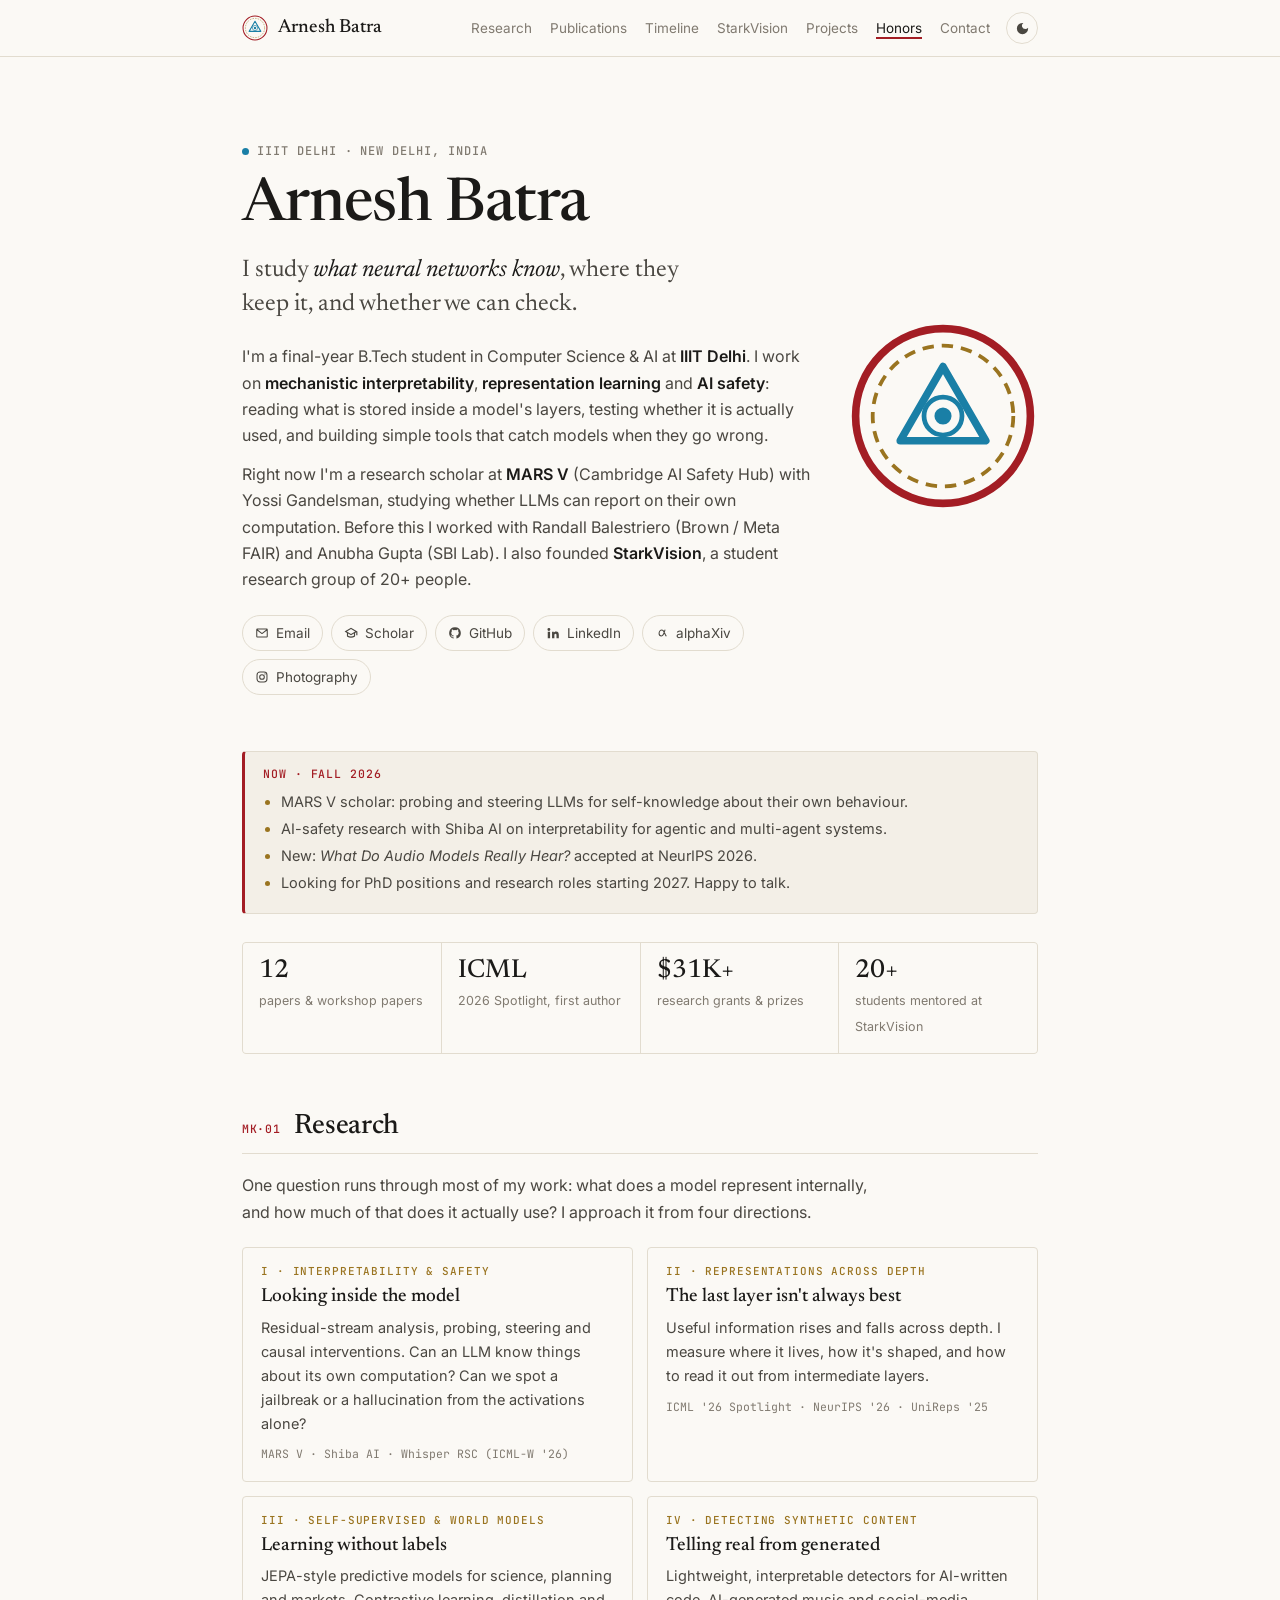
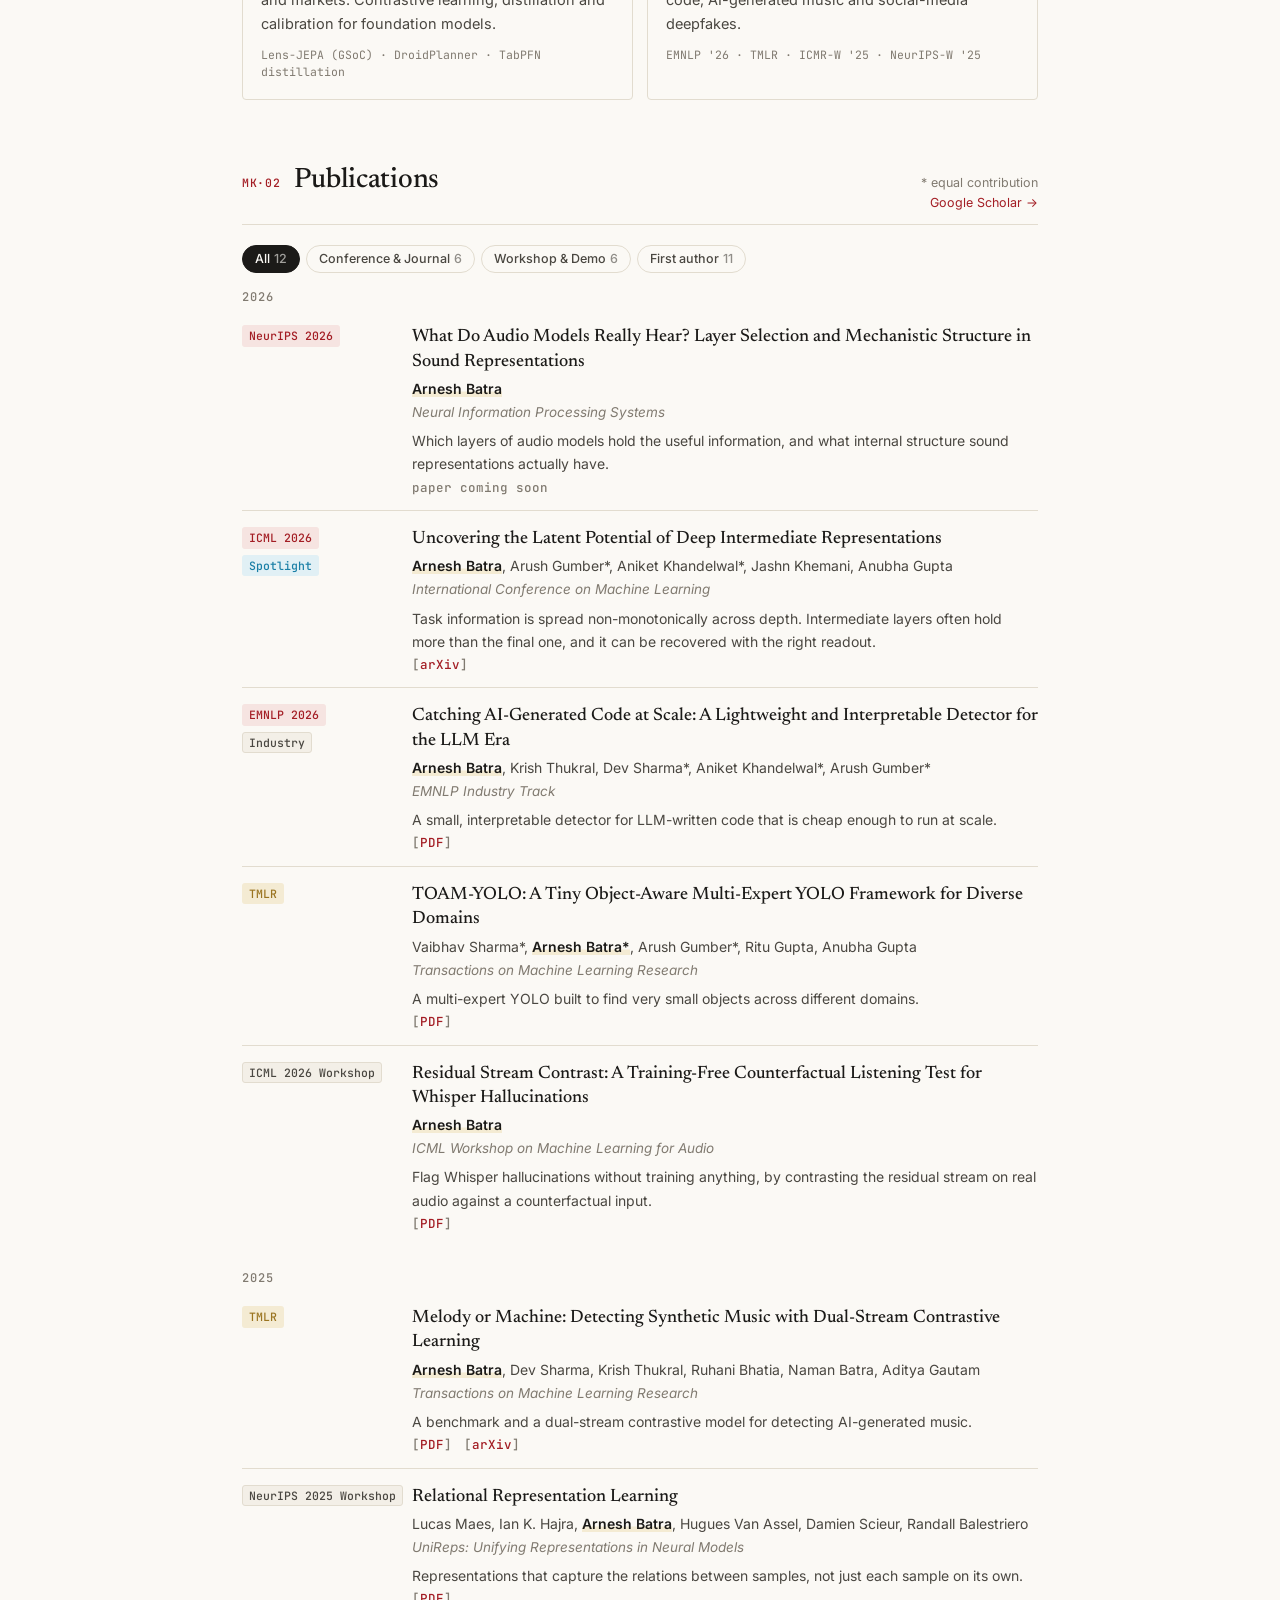
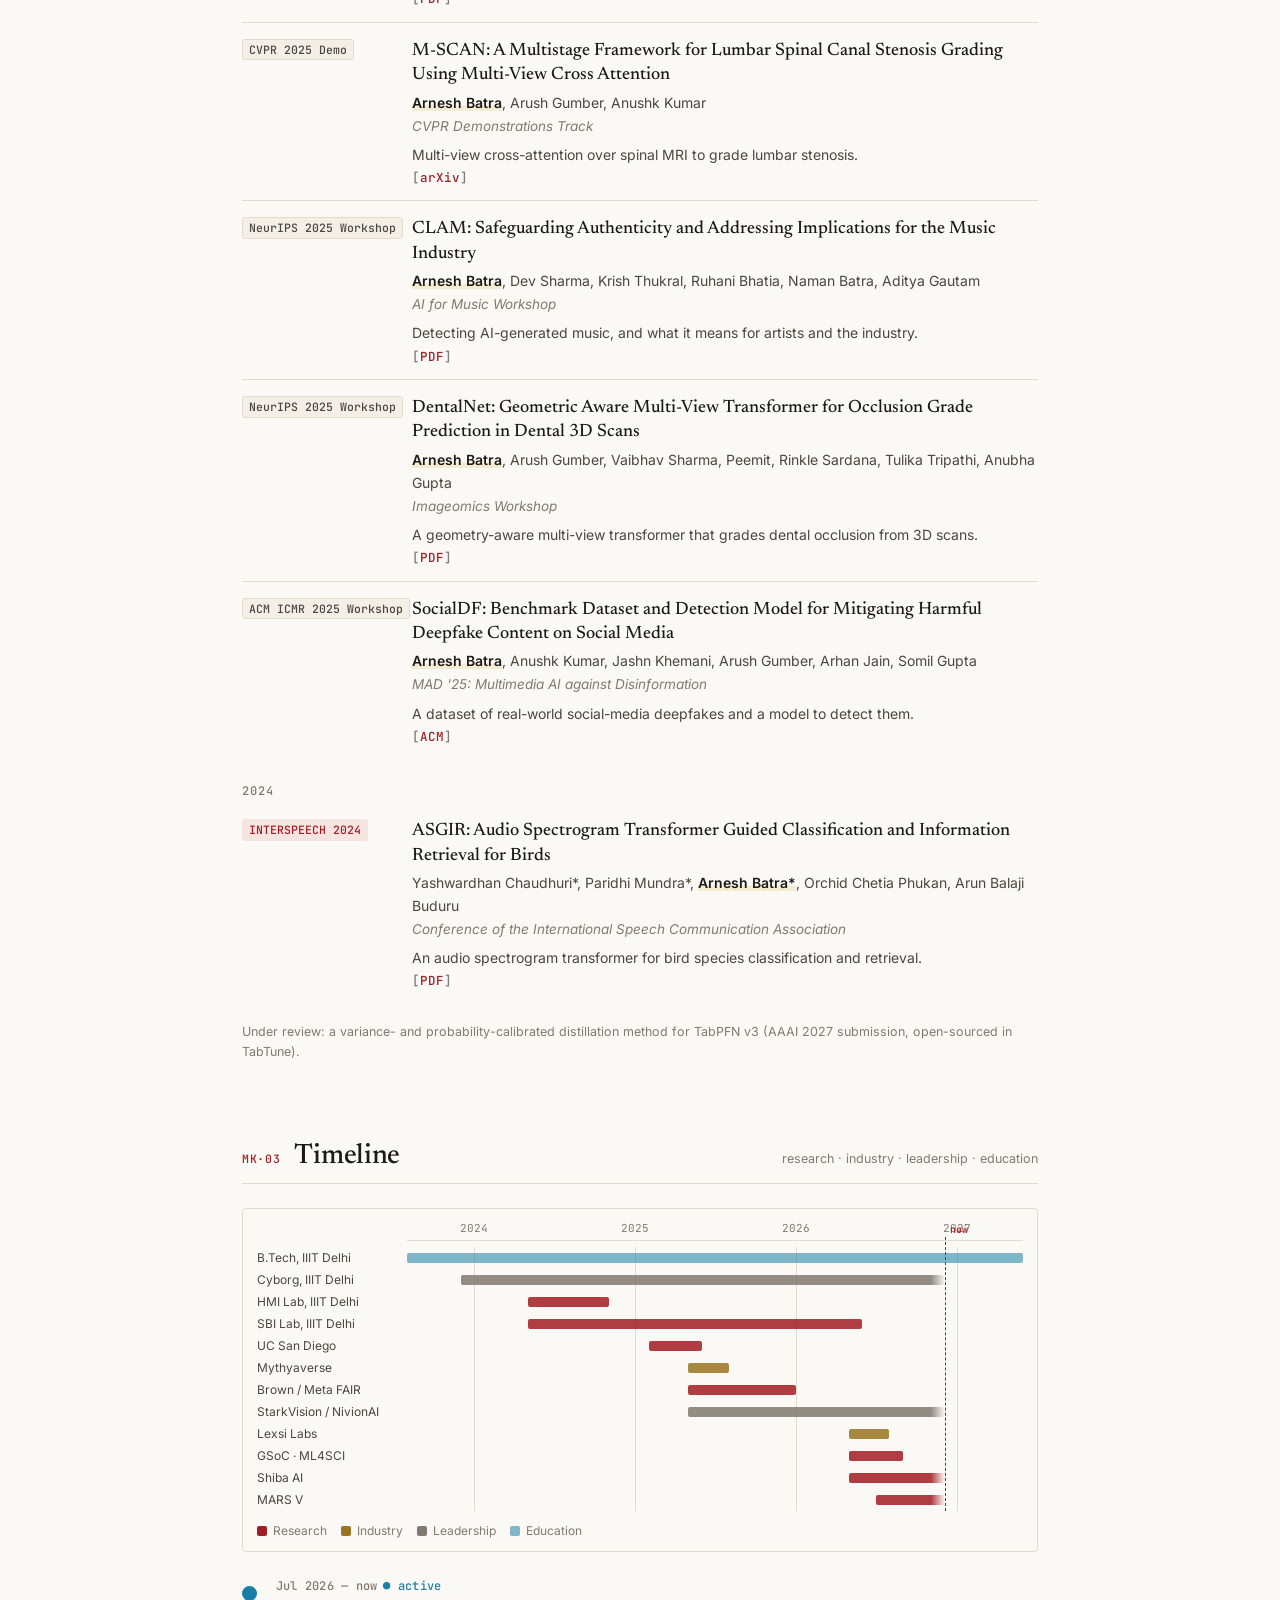
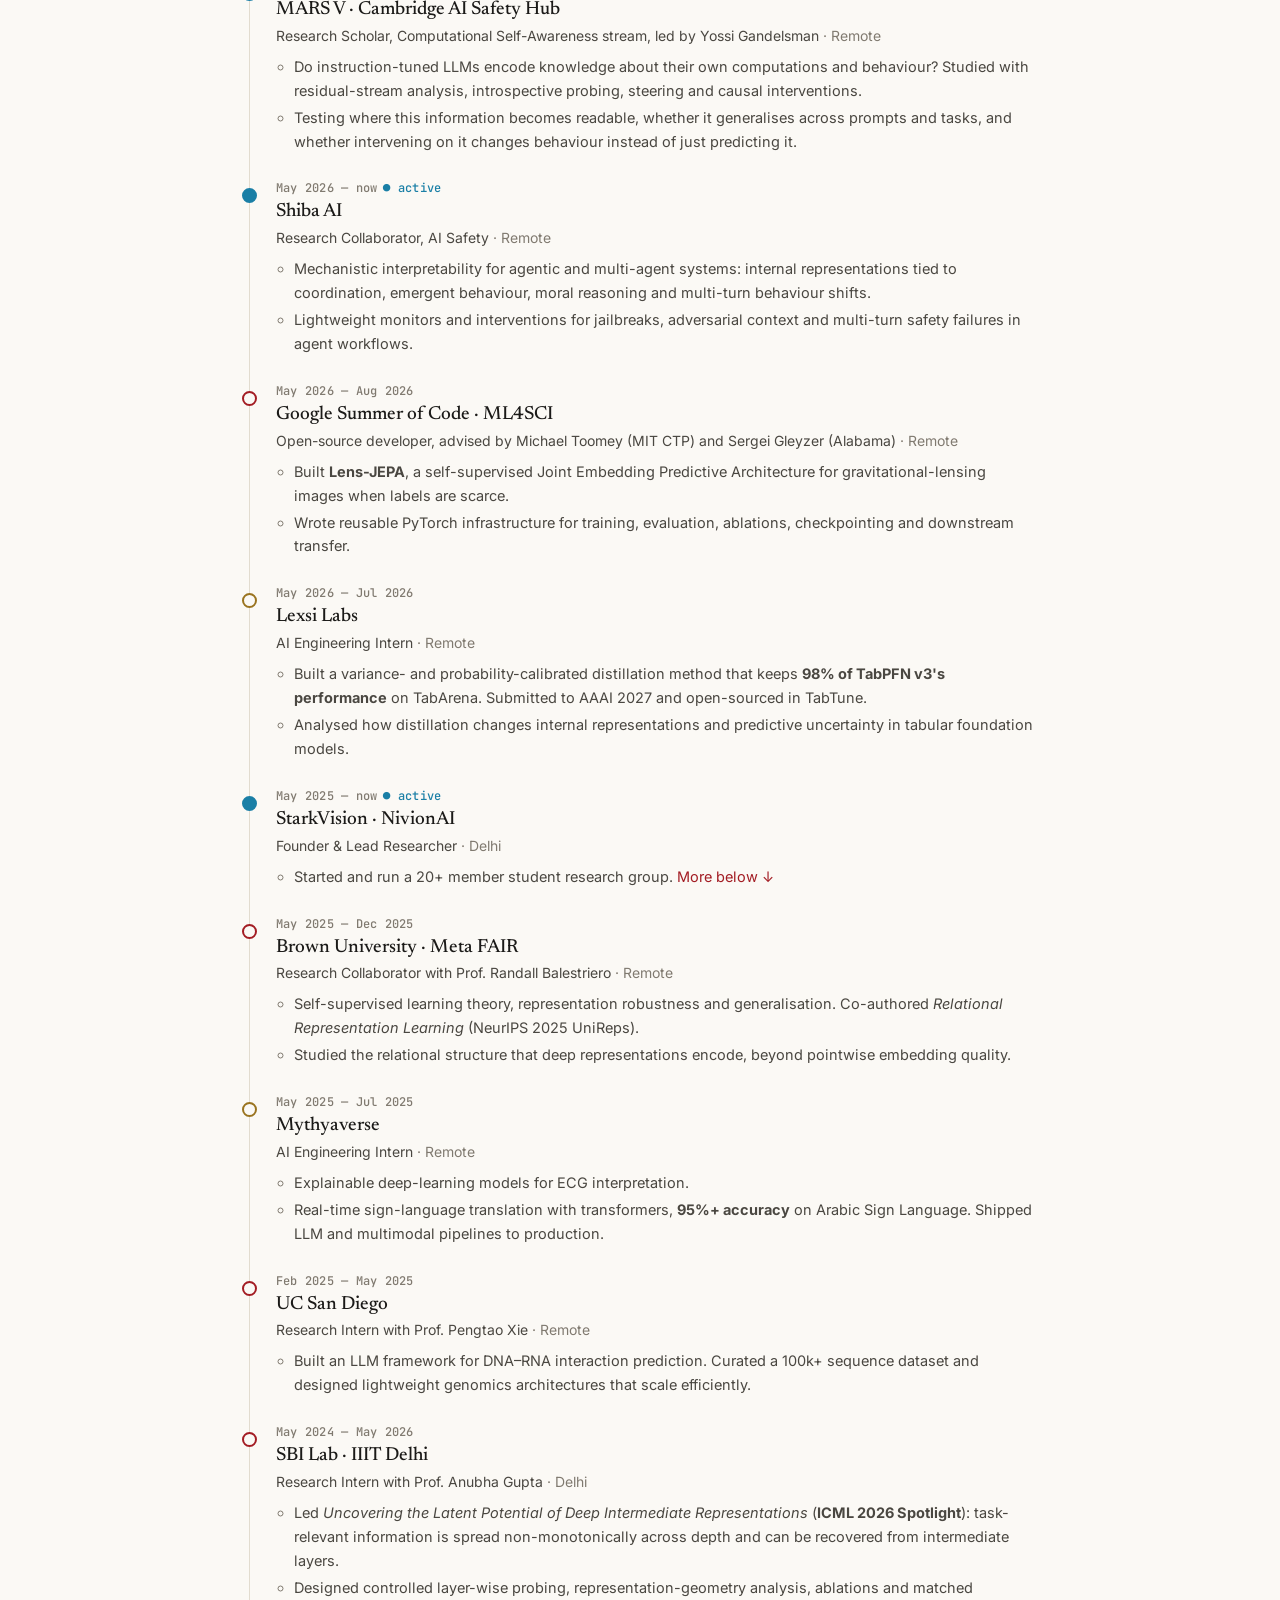
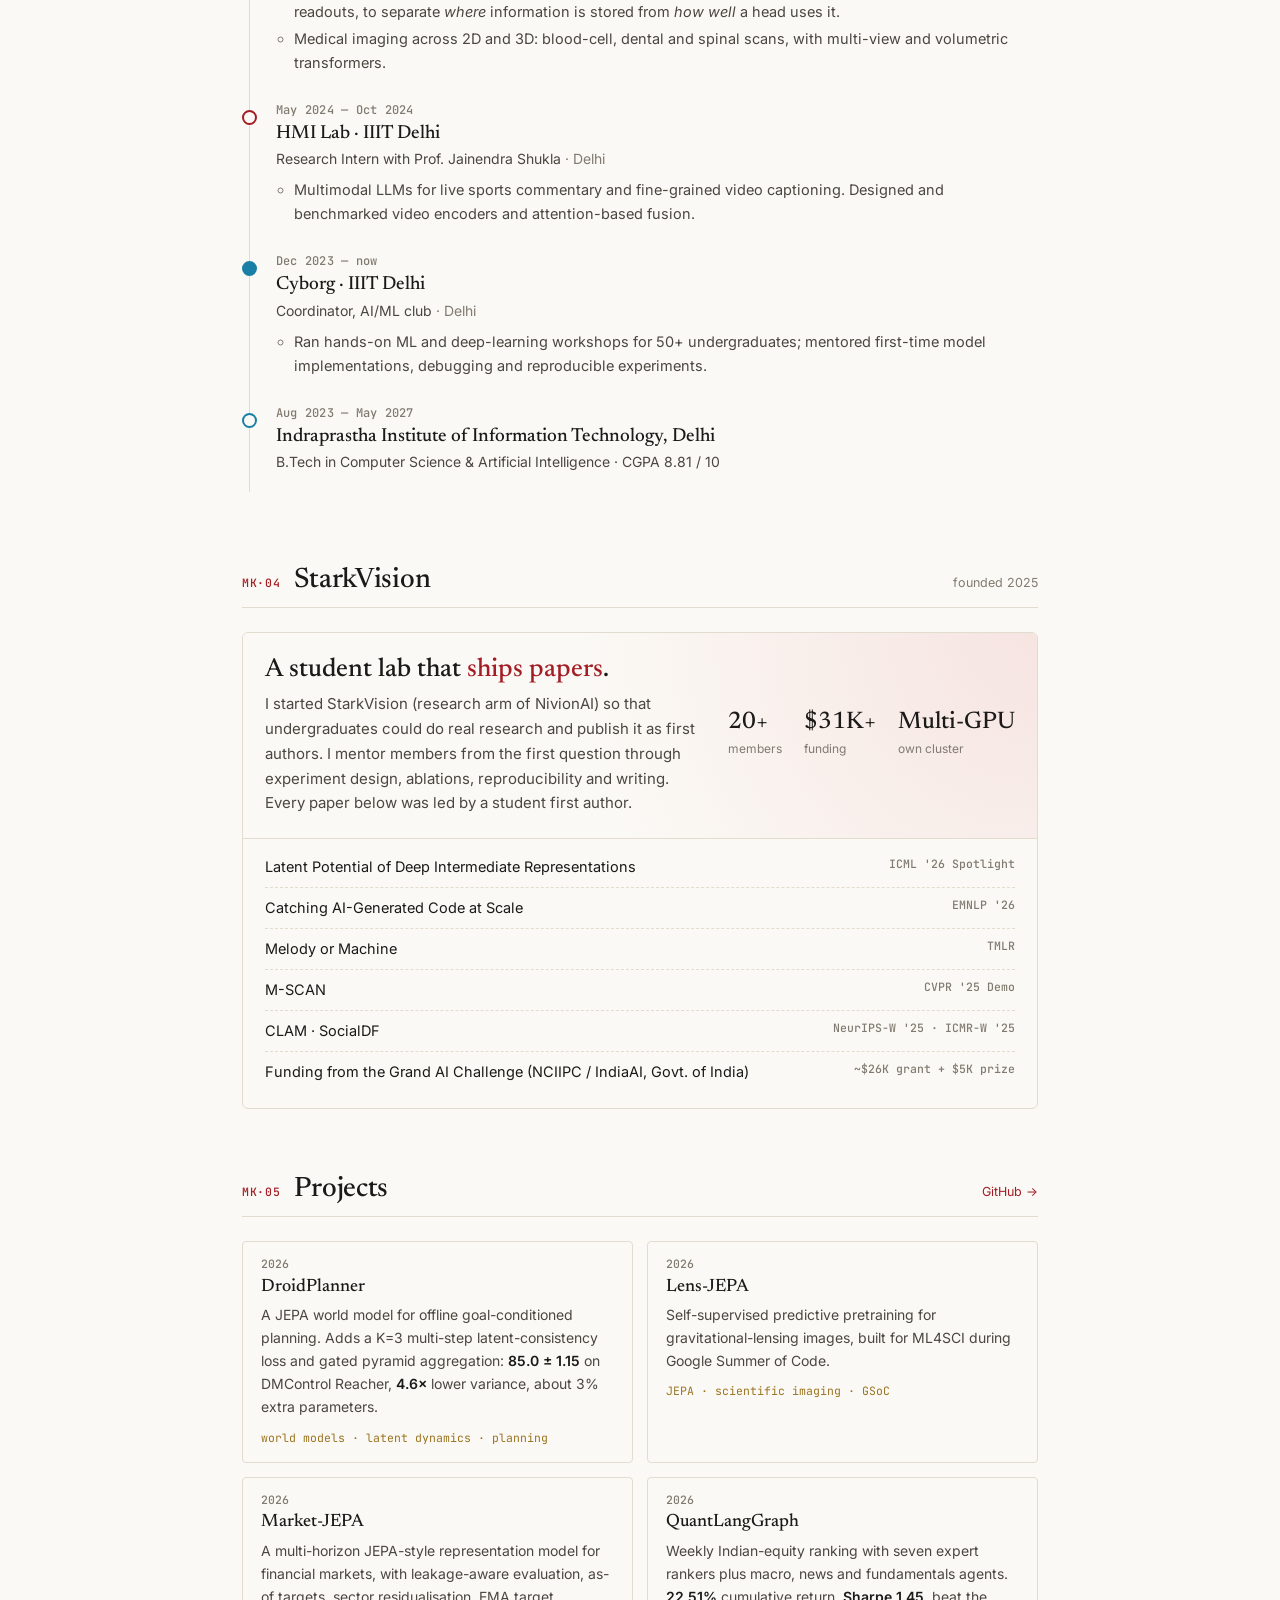
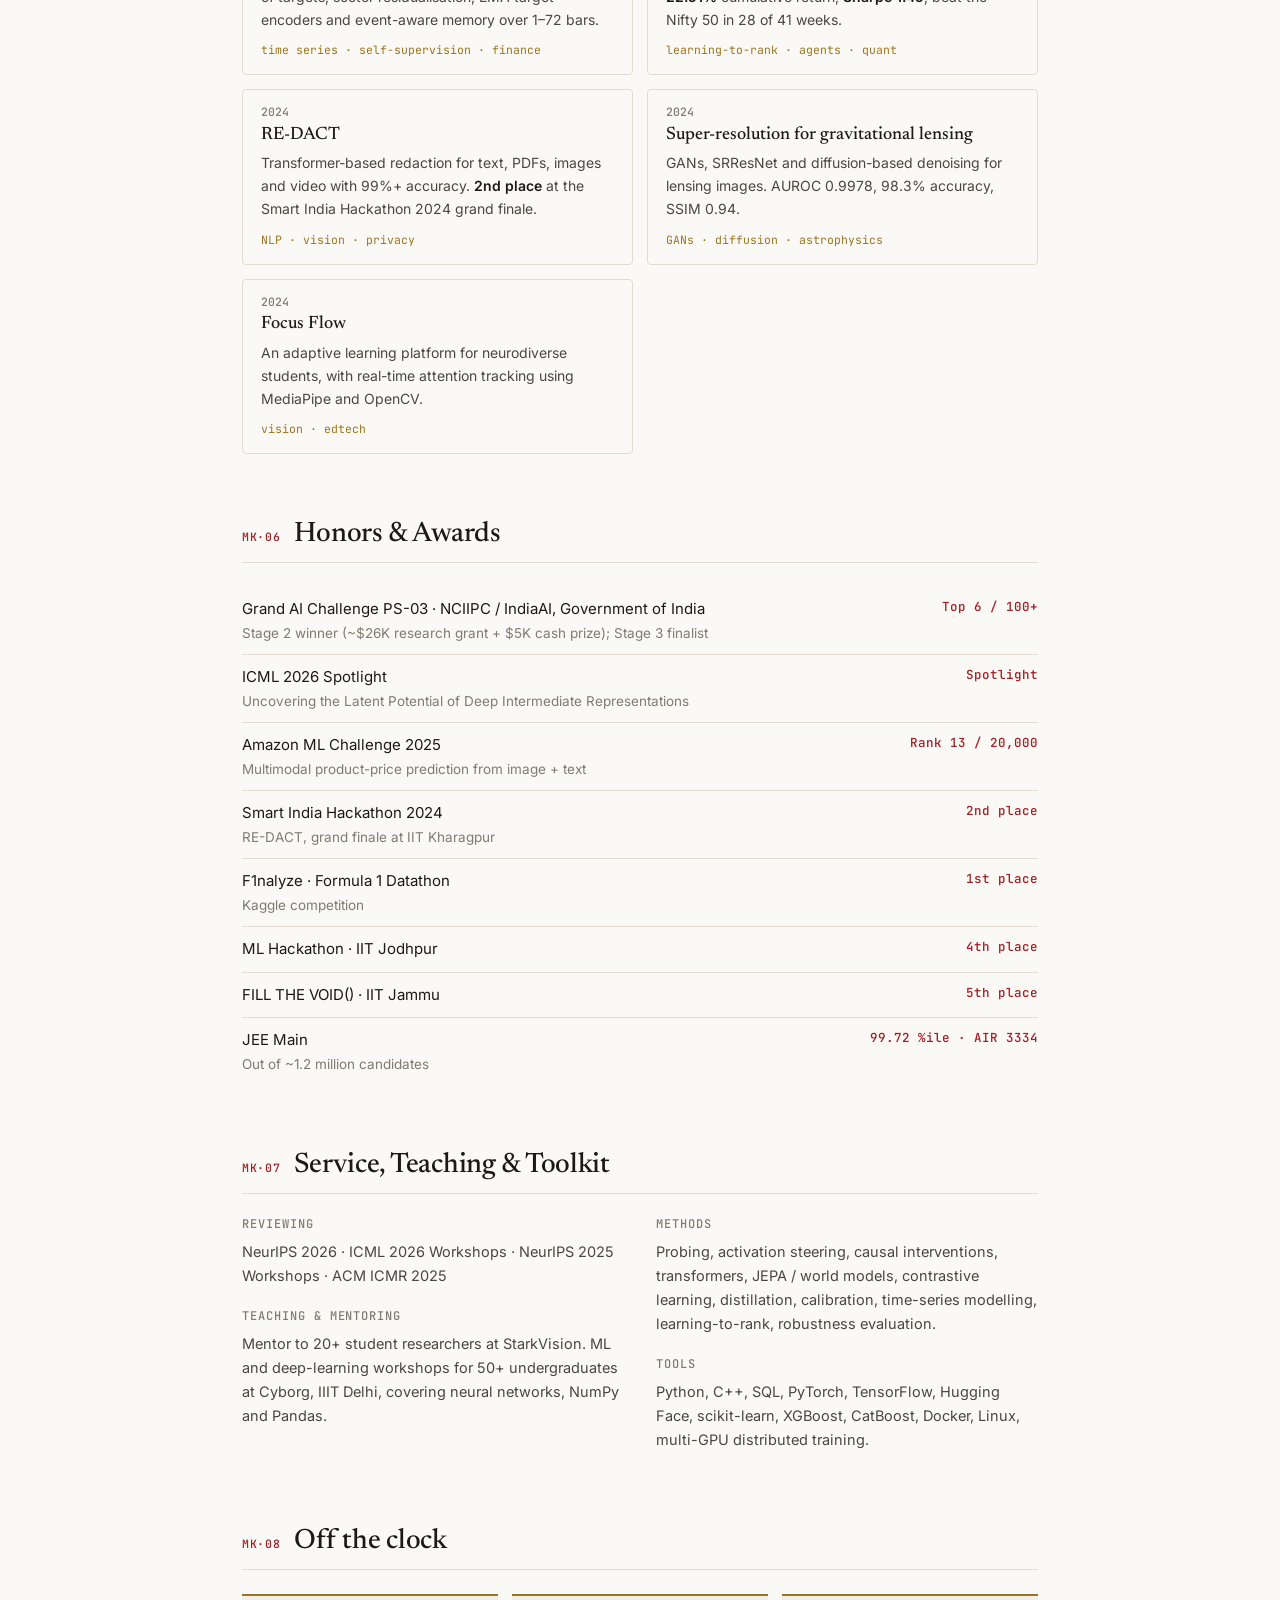
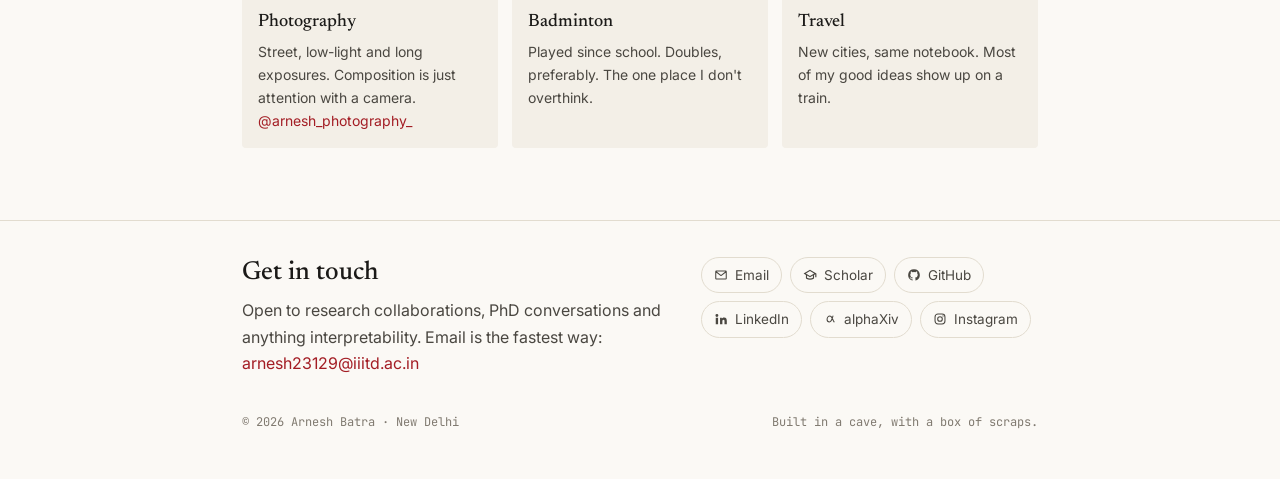
==== commit 6a35fd2c: "Redesign portfolio as a research-style site Single-page rewrite: research threads, filterable public" ====
--- a/index.html
+++ b/index.html
@@ -1,1379 +1,962 @@
 <!doctype html>
 <html lang="en">
 <head>
-<meta charset="utf-8" />
-<meta name="viewport" content="width=device-width, initial-scale=1" />
-<title>Arnesh Batra — Research Portfolio</title>
-<template id="__bundler_thumbnail" data-bg-color="#0b0c0e">
-  <svg viewBox="0 0 1200 800" xmlns="http://www.w3.org/2000/svg">
-    <rect width="1200" height="800" fill="#0b0c0e"/>
-    <g transform="translate(600 400)">
-      <circle r="260" fill="none" stroke="#2e3138" stroke-width="1"/>
-      <circle r="180" fill="none" stroke="#2e3138" stroke-width="1"/>
-      <circle r="100" fill="none" stroke="#2e3138" stroke-width="1"/>
-      <circle r="60" fill="#9fe8d7" opacity=".25"/>
-      <circle r="6" fill="#9fe8d7"/>
-    </g>
-    <text x="600" y="700" text-anchor="middle" font-family="Georgia, serif" font-style="italic" font-size="42" fill="#ece7dc">Arnesh Batra</text>
-    <text x="600" y="740" text-anchor="middle" font-family="monospace" font-size="14" fill="#6b6a63" letter-spacing="4">RESEARCH PORTFOLIO</text>
-  </svg>
-</template>
+<meta charset="utf-8">
+<meta name="viewport" content="width=device-width, initial-scale=1">
+<title>Arnesh Batra</title>
+<meta name="description" content="Arnesh Batra — undergraduate researcher at IIIT Delhi working on mechanistic interpretability, representation learning and AI safety. Publications at ICML (Spotlight), NeurIPS, EMNLP, TMLR, CVPR and INTERSPEECH.">
+<meta name="author" content="Arnesh Batra">
+<meta property="og:title" content="Arnesh Batra">
+<meta property="og:description" content="Mechanistic interpretability, representation learning and AI safety. IIIT Delhi · MARS V · StarkVision.">
+<meta property="og:url" content="https://arnesh.me/">
+<meta property="og:type" content="website">
+<link rel="canonical" href="https://arnesh.me/">
+<link rel="icon" href="data:image/svg+xml,%3Csvg xmlns='http://www.w3.org/2000/svg' viewBox='0 0 64 64'%3E%3Ccircle cx='32' cy='32' r='30' fill='%23a31d24'/%3E%3Ccircle cx='32' cy='32' r='22' fill='none' stroke='%23e8c46a' stroke-width='3'/%3E%3Cpath d='M32 17 L45 40 L19 40 Z' fill='none' stroke='%23bfefff' stroke-width='3.5' stroke-linejoin='round'/%3E%3Ccircle cx='32' cy='32' r='5' fill='%23bfefff'/%3E%3C/svg%3E">
 <link rel="preconnect" href="https://fonts.googleapis.com">
 <link rel="preconnect" href="https://fonts.gstatic.com" crossorigin>
-<link href="https://fonts.googleapis.com/css2?family=Instrument+Serif:ital@0;1&family=Inter:wght@300;400;500;600&family=JetBrains+Mono:wght@300;400;500&display=swap" rel="stylesheet">
+<link href="https://fonts.googleapis.com/css2?family=Newsreader:ital,opsz,wght@0,6..72,400;0,6..72,500;0,6..72,600;1,6..72,400&family=Inter:wght@400;500;600&family=JetBrains+Mono:wght@400;500&display=swap" rel="stylesheet">
+<script type="application/ld+json">
+{
+  "@context": "https://schema.org",
+  "@type": "Person",
+  "name": "Arnesh Batra",
+  "url": "https://arnesh.me/",
+  "email": "mailto:arnesh23129@iiitd.ac.in",
+  "affiliation": {"@type": "CollegeOrUniversity", "name": "Indraprastha Institute of Information Technology, Delhi"},
+  "knowsAbout": ["Mechanistic Interpretability", "Representation Learning", "Self-Supervised Learning", "AI Safety", "Foundation Models"],
+  "sameAs": [
+    "https://scholar.google.com/citations?user=bngVIAEAAAAJ",
+    "https://github.com/arnesh2212",
+    "https://www.linkedin.com/in/arnesh-batra-9684a4211/",
+    "https://www.alphaxiv.org/@arnesh-batra",
+    "https://www.instagram.com/arnesh_photography_/"
+  ]
+}
+</script>
+<script>
+  // Apply saved theme before paint.
+  try { var t = localStorage.getItem('theme'); if (t) document.documentElement.setAttribute('data-theme', t); } catch (e) {}
+</script>
 <style>
-  :root{
-    --ink: #f4ece0;          /* warm cream paper */
-    --ink-2: #ebe0cf;
-    --ink-3: #e3d4bd;
-    --line: #d8c4a6;
-    --line-2: #b89a72;
-    --fg: #1a1612;           /* deep ink for text */
-    --fg-dim: #5a4a38;
-    --fg-faint: #8a7558;
-    --accent: #e63946;       /* Iron Man red */
-    --accent-glow: rgba(230,57,70,.25);
-    --arc: #00d4ff;           /* arc reactor cyan */
-    --gold: #f59e0b;          /* suit gold */
-    --accent-2: #f59e0b;     /* gold venues */
-    --serif: "Instrument Serif", "Times New Roman", serif;
-    --sans: "Inter", system-ui, sans-serif;
-    --mono: "JetBrains Mono", ui-monospace, monospace;
+:root {
+  --bg: #fbf9f5;
+  --bg-2: #f3efe7;
+  --ink: #1b1a18;
+  --ink-2: #4a4741;
+  --ink-3: #807a70;
+  --rule: #e2dccf;
+  --red: #a31d24;
+  --red-soft: #f6e4e1;
+  --gold: #9a7420;
+  --gold-soft: #f4ebd3;
+  --arc: #1a7fa6;
+  --arc-soft: #e1f0f5;
+  --link: #a31d24;
+  --shadow: 0 1px 0 rgba(0,0,0,.03);
+  --glow: none;
+  --serif: "Newsreader", "Iowan Old Style", Georgia, serif;
+  --sans: "Inter", system-ui, -apple-system, "Segoe UI", sans-serif;
+  --mono: "JetBrains Mono", ui-monospace, "SF Mono", Menlo, monospace;
+  color-scheme: light;
+}
+@media (prefers-color-scheme: dark) {
+  :root:not([data-theme="light"]) {
+    --bg: #0c1015;
+    --bg-2: #131922;
+    --ink: #e8e6e1;
+    --ink-2: #b3b0a8;
+    --ink-3: #7c8591;
+    --rule: #232b36;
+    --red: #e0525a;
+    --red-soft: #2a1417;
+    --gold: #e2bd62;
+    --gold-soft: #282112;
+    --arc: #7fdcff;
+    --arc-soft: #0f2530;
+    --link: #7fdcff;
+    --glow: 0 0 18px rgba(127,220,255,.35);
+    color-scheme: dark;
   }
-  *{box-sizing:border-box;margin:0;padding:0;}
-  html,body{background:var(--ink);color:var(--fg);font-family:var(--sans);font-weight:300;line-height:1.55;-webkit-font-smoothing:antialiased;text-rendering:optimizeLegibility;}
-  body{
-    background:
-      radial-gradient(900px 700px at 70% 0%, rgba(0,212,255,.09), transparent 60%),
-      radial-gradient(1000px 600px at -5% 55%, rgba(230,57,70,.05), transparent 55%),
-      radial-gradient(700px 500px at 50% 100%, rgba(239,68,68,.04), transparent 60%),
-      var(--ink);
-    min-height:100vh;
-    overflow-x:hidden;
-  }
-  /* hex grid background */
-  body::after{
-    content:"";position:fixed;inset:0;pointer-events:none;z-index:0;opacity:.18;
-    background-image:url("data:image/svg+xml;utf8,<svg xmlns='http://www.w3.org/2000/svg' width='56' height='48'><polygon points='28,2 52,15 52,33 28,46 4,33 4,15' fill='none' stroke='%2338bdf8' stroke-width='0.4'/></svg>");
-    background-size:56px 48px;
-    mask-image:radial-gradient(ellipse 80% 80% at 50% 50%, black 30%, transparent 100%);
-    -webkit-mask-image:radial-gradient(ellipse 80% 80% at 50% 50%, black 30%, transparent 100%);
-  }
-  /* aurora drift */
-  body::before{
-    content:"";position:fixed;inset:-20%;pointer-events:none;z-index:0;
-    background:
-      radial-gradient(600px 600px at 20% 30%, rgba(0,212,255,.07), transparent 60%),
-      radial-gradient(700px 500px at 80% 70%, rgba(239,68,68,.04), transparent 60%),
-      radial-gradient(500px 500px at 50% 100%, rgba(0,212,255,.04), transparent 60%);
-    filter:blur(40px);
-    animation:drift 24s ease-in-out infinite alternate;
-    z-index:0;
-  }
-  @keyframes drift{0%{transform:translate(0,0);}50%{transform:translate(-3%,2%);}100%{transform:translate(3%,-2%);}}
-  nav, header, section, footer{position:relative;z-index:1;}
-  /* grain */
-  body::before{
-    content:"";
-    position:fixed;inset:0;pointer-events:none;z-index:100;
-    background-image:url("data:image/svg+xml;utf8,<svg xmlns='http://www.w3.org/2000/svg' width='160' height='160'><filter id='n'><feTurbulence type='fractalNoise' baseFrequency='0.85' numOctaves='2' stitchTiles='stitch'/><feColorMatrix values='0 0 0 0 0.4 0 0 0 0 0.3 0 0 0 0 0.2 0 0 0 0.05 0'/></filter><rect width='100%' height='100%' filter='url(%23n)'/></svg>");
-    opacity:.4;mix-blend-mode:multiply;
-  }
-  a{color:inherit;text-decoration:none;}
-  .wrap{max-width:1240px;margin:0 auto;padding:0 48px;}
-  @media (max-width:700px){ .wrap{padding:0 22px;} }
-
-  /* ---------- NAV ---------- */
-  nav{
-    position:fixed;top:0;left:0;right:0;z-index:50;
-    backdrop-filter:blur(18px) saturate(140%);
-    -webkit-backdrop-filter:blur(18px) saturate(140%);
-    background:linear-gradient(180deg, rgba(244,236,224,.92), rgba(244,236,224,.78));
-    border-bottom:1px solid rgba(230,57,70,.28);
-    box-shadow:0 1px 0 rgba(230,57,70,.12), 0 8px 30px -16px rgba(230,57,70,.18);
-  }
-  /* gold pinstripe under nav */
-  nav::after{
-    content:"";position:absolute;left:0;right:0;bottom:-2px;height:1px;
-    background:linear-gradient(to right, transparent, rgba(245,158,11,.6), transparent);
-  }
-  nav .bar{display:flex;align-items:center;justify-content:space-between;height:64px;}
-  nav .mark{font-family:var(--serif);font-size:22px;letter-spacing:.2px;line-height:1;display:inline-flex;align-items:center;gap:10px;color:var(--fg);}
-  nav .mark .pip{
-    width:10px;height:10px;border-radius:50%;
-    background:radial-gradient(circle at 30% 30%, #00d4ff 0%, #00d4ff 40%, #1a1612 75%);
-    box-shadow:0 0 0 2px rgba(230,57,70,.4), 0 0 10px rgba(0,212,255,.8), inset 0 0 4px rgba(255,255,255,.5);
-    animation:reactorPulse 2.4s ease-in-out infinite;
-    flex-shrink:0;
-  }
-  @keyframes reactorPulse{50%{box-shadow:0 0 0 2px rgba(230,57,70,.55), 0 0 18px rgba(0,212,255,1), inset 0 0 4px rgba(255,255,255,.6);}}
-  nav .mark em{font-style:italic;color:var(--accent);font-weight:400;}
-  nav .mark::after{
-    content:"MK.VII";
-    font-family:var(--mono);font-size:8.5px;letter-spacing:.22em;
-    color:rgba(230,57,70,.55);
-    padding:3px 6px;margin-left:8px;
-    border:1px solid rgba(230,57,70,.35);border-radius:2px;
-    align-self:center;line-height:1;
-  }
-  nav ul{display:flex;gap:28px;list-style:none;font-family:var(--mono);font-size:11.5px;letter-spacing:.08em;text-transform:uppercase;color:var(--fg-dim);}
-  nav ul a{position:relative;padding:4px 0;transition:color .25s;}
-  nav ul a:hover{color:var(--fg);}
-  nav ul a::before{content:"";position:absolute;left:-12px;top:50%;width:4px;height:4px;border-radius:50%;background:var(--accent);transform:translateY(-50%) scale(0);transition:transform .25s;}
-  nav ul a:hover::before{transform:translateY(-50%) scale(1);}
-  @media (max-width:820px){ nav ul{display:none;} }
-
-  /* ---------- HERO ---------- */
-  header.hero{
-    min-height:100vh;
-    padding:140px 0 80px;
-    position:relative;
-    display:flex;flex-direction:column;justify-content:center;
-  }
-  .eyebrow{
-    font-family:var(--mono);font-size:11.5px;letter-spacing:.22em;text-transform:uppercase;color:var(--fg-dim);
-    display:flex;align-items:center;gap:14px;margin-bottom:36px;
-  }
-  .eyebrow .dot{width:7px;height:7px;border-radius:50%;background:var(--accent);box-shadow:0 0 0 3px rgba(0,212,255,.15), 0 0 12px rgba(0,212,255,.5);animation:pulse 2.6s ease-in-out infinite;}
-  @keyframes pulse{50%{box-shadow:0 0 0 8px rgba(0,212,255,0), 0 0 20px rgba(0,212,255,.2);}}
-  .eyebrow .sep{flex:1;height:1px;background:linear-gradient(to right,var(--line-2),transparent);max-width:120px;}
-
-  h1.display{
-    font-family:var(--serif);font-weight:400;
-    font-size:clamp(56px, 9vw, 132px);
-    line-height:.94;letter-spacing:-.02em;
-    margin-bottom:28px;
-    position:relative;
-  }
-  h1.display .word{display:inline-block;}
-  h1.display .it{font-style:italic;color:var(--accent);}
-  h1.display .amp{font-style:italic;color:var(--fg-dim);font-size:.78em;}
-
-  .hero-grid{
-    display:grid;grid-template-columns: 1.2fr .9fr;gap:64px;align-items:end;
-    margin-top:40px;
-  }
-  @media (max-width:900px){ .hero-grid{grid-template-columns:1fr;gap:40px;} }
-  .lede{
-    font-family:var(--serif);font-size:clamp(20px,2vw,26px);line-height:1.42;color:var(--fg);
-    max-width:560px;font-weight:400;
-  }
-  .lede .mono{font-family:var(--mono);font-size:.75em;color:var(--accent);padding:1px 6px;border:1px solid var(--line-2);border-radius:3px;margin:0 2px;vertical-align:2px;}
-  .lede .faint{color:var(--fg-dim);}
-
-  .hero-meta{
-    display:grid;grid-template-columns:1fr 1fr;gap:28px 32px;
-    font-family:var(--mono);font-size:11.5px;letter-spacing:.05em;color:var(--fg-dim);
-    border-top:1px solid var(--line);padding-top:28px;
-  }
-  .hero-meta dt{text-transform:uppercase;color:var(--fg-faint);font-size:10.5px;letter-spacing:.15em;margin-bottom:6px;}
-  .hero-meta dd{color:var(--fg);font-family:var(--sans);font-size:14px;font-weight:400;}
-  .hero-meta dd b{font-weight:500;color:var(--accent);text-shadow:0 0 14px rgba(230,57,70,.4);}
-
-  /* side visual */
-  .latent{
-    position:absolute;right:-60px;top:50%;transform:translateY(-50%);
-    width:540px;height:540px;pointer-events:none;opacity:.65;
-  }
-  @media (max-width:1100px){ .latent{opacity:.3;right:-180px;} }
-
-  .scroll-hint{
-    position:absolute;bottom:32px;left:48px;
-    font-family:var(--mono);font-size:10.5px;letter-spacing:.2em;text-transform:uppercase;color:var(--fg-faint);
-    display:flex;align-items:center;gap:10px;
-  }
-  .scroll-hint .line{width:40px;height:1px;background:var(--fg-faint);position:relative;overflow:hidden;}
-  .scroll-hint .line::after{content:"";position:absolute;inset:0;background:var(--accent);transform:translateX(-100%);animation:slide 2.4s ease-in-out infinite;}
-  @keyframes slide{50%{transform:translateX(100%);}100%{transform:translateX(100%);}}
-
-  /* ---------- SECTION SHELL ---------- */
-  section{padding:120px 0;position:relative;}
-  .sec-head{display:grid;grid-template-columns: 180px 1fr;gap:48px;margin-bottom:64px;align-items:baseline;}
-  @media (max-width:820px){ .sec-head{grid-template-columns:1fr;gap:10px;} }
-  .sec-num{font-family:var(--mono);font-size:11.5px;letter-spacing:.2em;text-transform:uppercase;color:var(--fg-faint);}
-  .sec-num .bar{display:inline-block;width:28px;height:2px;background:linear-gradient(to right, var(--accent), var(--gold));margin-right:14px;vertical-align:middle;border-radius:2px;box-shadow:0 0 6px rgba(230,57,70,.45);}
-  .sec-title{font-family:var(--serif);font-size:clamp(40px,5.2vw,72px);line-height:1;letter-spacing:-.015em;font-weight:400;}
-  .sec-title em{font-style:italic;color:var(--accent);}
-  .sec-sub{margin-top:14px;color:var(--fg-dim);max-width:620px;font-size:15px;}
-
-  /* ---------- PUBLICATIONS ---------- */
-  .pubs{display:flex;flex-direction:column;}
-  .pub{
-    display:grid;grid-template-columns: 64px 1fr 140px;gap:28px;
-    padding:28px 0;border-top:1px solid var(--line);
-    transition:background .3s ease, padding .3s ease;
-    position:relative;
-  }
-  .pub:last-child{border-bottom:1px solid var(--line);}
-  .pub:hover{background:linear-gradient(to right, rgba(0,212,255,.04), transparent 60%);padding-left:14px;}
-  .pub .tag{
-    font-family:var(--mono);font-size:11px;letter-spacing:.08em;color:var(--fg-dim);
-    padding-top:6px;
-  }
-  .pub .tag b{display:block;color:var(--accent);font-weight:500;font-size:12px;margin-bottom:2px;}
-  .pub .tag.sub b{color:var(--accent-2);}
-  .pub .title{
-    font-family:var(--serif);font-size:clamp(22px,2.2vw,28px);line-height:1.18;letter-spacing:-.01em;
-    color:var(--fg);margin-bottom:10px;font-weight:400;
-  }
-  .pub .title em{font-style:italic;}
-  .pub .authors{font-size:13.5px;color:var(--fg-dim);margin-bottom:10px;line-height:1.5;}
-  .pub .authors .me{color:var(--fg);border-bottom:1px dotted var(--accent);padding-bottom:1px;text-shadow:0 0 12px rgba(230,57,70,.3);}
-  .pub .venue{font-family:var(--mono);font-size:11px;letter-spacing:.06em;color:var(--fg-faint);text-transform:uppercase;}
-  .pub .venue b{color:var(--fg);font-weight:500;}
-  .pub .link{
-    align-self:start;justify-self:end;padding-top:6px;
-    font-family:var(--mono);font-size:11px;letter-spacing:.12em;text-transform:uppercase;color:var(--fg-dim);
-    display:inline-flex;align-items:center;gap:8px;transition:color .25s;
-  }
-  .pub .link:hover{color:var(--accent);}
-  .pub .link .arrow{display:inline-block;transition:transform .25s;}
-  .pub:hover .link .arrow{transform:translateX(4px);}
-  @media (max-width:820px){
-    .pub{grid-template-columns:1fr;gap:12px;}
-    .pub .link{justify-self:start;}
-  }
-
-  .filter{
-    display:flex;gap:6px;flex-wrap:wrap;margin-bottom:28px;
-    font-family:var(--mono);font-size:11px;letter-spacing:.1em;text-transform:uppercase;
-  }
-  .filter button{
-    background:transparent;border:1px solid var(--line);color:var(--fg-dim);
-    padding:8px 14px;border-radius:999px;cursor:pointer;transition:all .2s;
-    font-family:inherit;font-size:inherit;letter-spacing:inherit;text-transform:inherit;
-  }
-  .filter button:hover{color:var(--fg);border-color:var(--line-2);}
-  .filter button.on{background:var(--fg);color:var(--ink);border-color:var(--fg);}
-
-  /* ---------- FEATURED / HERO PUB ---------- */
-  .featured{
-    display:grid;grid-template-columns: 1.1fr .9fr;gap:56px;
-    background:linear-gradient(180deg, rgba(255,255,255,.015), transparent);
-    border:1px solid var(--line);border-radius:6px;
-    padding:44px;margin-bottom:48px;
-    position:relative;overflow:hidden;
-  }
-  .featured::before{
-    content:"";position:absolute;inset:0;background:radial-gradient(500px 300px at 100% 0%, rgba(0,212,255,.08), transparent 60%);pointer-events:none;
-  }
-  @media (max-width:900px){ .featured{grid-template-columns:1fr;padding:28px;gap:32px;} }
-  .featured .fcap{font-family:var(--mono);font-size:10.5px;letter-spacing:.22em;text-transform:uppercase;color:var(--accent);margin-bottom:20px;}
-  .featured h3{font-family:var(--serif);font-weight:400;font-size:clamp(28px,3vw,42px);line-height:1.1;letter-spacing:-.01em;margin-bottom:18px;}
-  .featured h3 em{font-style:italic;}
-  .featured .authors{font-size:14px;color:var(--fg-dim);margin-bottom:18px;line-height:1.55;}
-  .featured .authors .me{color:var(--fg);}
-  .featured .abstract{color:var(--fg-dim);font-size:14.5px;line-height:1.65;max-width:520px;margin-bottom:24px;}
-  .featured .vrow{display:flex;gap:10px;flex-wrap:wrap;}
-  .vpin{
-    font-family:var(--mono);font-size:10.5px;letter-spacing:.12em;text-transform:uppercase;
-    padding:6px 10px;border:1px solid var(--line-2);border-radius:3px;color:var(--fg);
-  ;background:rgba(255,250,240,.4);border:1px solid var(--line);}
-  .vpin.accent{color:var(--accent);border-color:rgba(0,212,255,.35);}
-  .vpin.warm{color:var(--accent-2);border-color:rgba(230,185,128,.35);}
-  .spectro{width:100%;aspect-ratio:1/1;max-width:420px;justify-self:end;}
-
-  /* ---------- EXPERIENCE ---------- */
-  .exp-grid{display:grid;gap:0;}
-  .xp{
-    display:grid;grid-template-columns:220px 1fr 200px;gap:32px;
-    padding:32px 0;border-top:1px solid var(--line);align-items:start;
-    transition:background .3s;
-  }
-  .xp:last-child{border-bottom:1px solid var(--line);}
-  .xp:hover{background:linear-gradient(to right, rgba(0,212,255,.03), transparent 60%);}
-  .xp .when{font-family:var(--mono);font-size:11.5px;letter-spacing:.06em;color:var(--fg-faint);padding-top:6px;text-transform:uppercase;}
-  .xp .org{font-family:var(--serif);font-size:24px;line-height:1.2;margin-bottom:4px;}
-  .xp .org em{font-style:italic;color:var(--accent);}
-  .xp .role{font-size:13px;color:var(--fg-dim);margin-bottom:14px;letter-spacing:.01em;}
-  .xp .desc{font-size:14.5px;color:var(--fg-dim);line-height:1.6;max-width:580px;}
-  .xp .desc b{color:var(--fg);font-weight:500;}
-  .xp .place{font-family:var(--mono);font-size:11px;letter-spacing:.08em;color:var(--fg-faint);text-transform:uppercase;padding-top:10px;text-align:right;}
-  .xp .place .pi{color:var(--accent);}
-  @media (max-width:900px){ .xp{grid-template-columns:1fr;gap:10px;} .xp .place{text-align:left;} }
-
-  /* ---------- NUMBERS ---------- */
-  .stats{
-    display:grid;grid-template-columns:repeat(4,1fr);gap:0;
-    border-top:1px solid var(--line);border-bottom:1px solid var(--line);
-    margin:80px 0 0;
-  }
-  .stat{padding:36px 28px;border-right:1px solid var(--line);position:relative;}
-  .stat:last-child{border-right:none;}
-  .stat .n{font-family:var(--serif);font-size:clamp(48px,6vw,82px);line-height:1;letter-spacing:-.02em;margin-bottom:8px;}
-  .stat .n sup{font-size:.5em;color:var(--accent);font-style:italic;vertical-align:top;margin-left:2px;}
-  .stat .l{font-family:var(--mono);font-size:10.5px;letter-spacing:.18em;text-transform:uppercase;color:var(--fg-dim);}
-  @media (max-width:820px){ .stats{grid-template-columns:1fr 1fr;} .stat:nth-child(2){border-right:none;} .stat:nth-child(1),.stat:nth-child(2){border-bottom:1px solid var(--line);} }
-
-  /* ---------- PROJECTS + HONORS ---------- */
-  .two-col{display:grid;grid-template-columns:1fr 1fr;gap:64px;}
-  @media (max-width:900px){ .two-col{grid-template-columns:1fr;gap:56px;} }
-  .list-title{font-family:var(--serif);font-size:28px;margin-bottom:24px;font-weight:400;}
-  .list-title em{font-style:italic;color:var(--accent);}
-  .li-item{padding:18px 0;border-top:1px solid var(--line);}
-  .li-item:last-child{border-bottom:1px solid var(--line);}
-  .li-item .t{font-size:15.5px;color:var(--fg);margin-bottom:4px;display:flex;justify-content:space-between;gap:12px;}
-  .li-item .t b{font-weight:500;}
-  .li-item .t span{font-family:var(--mono);font-size:10.5px;color:var(--fg-faint);letter-spacing:.1em;text-transform:uppercase;flex-shrink:0;padding-top:3px;}
-  .li-item .s{font-size:13px;color:var(--fg-dim);}
-  .li-item .s .hl{color:var(--accent-2);}
-
-  /* ---------- CONTACT ---------- */
-  footer{padding:140px 0 80px;position:relative;}
-  .contact{
-    display:grid;grid-template-columns:1.3fr 1fr;gap:64px;align-items:end;
-  }
-  @media (max-width:900px){ .contact{grid-template-columns:1fr;gap:40px;} }
-  .contact h2{font-family:var(--serif);font-size:clamp(56px,8vw,110px);line-height:.95;letter-spacing:-.02em;font-weight:400;}
-  .contact h2 em{font-style:italic;color:var(--accent);}
-  .contact-links{display:flex;flex-direction:column;gap:0;}
-  .clink{
-    display:flex;justify-content:space-between;align-items:center;gap:16px;
-    padding:18px 0;border-top:1px solid var(--line);
-    font-family:var(--mono);font-size:12px;letter-spacing:.08em;text-transform:uppercase;
-    transition:padding .3s, color .3s;
-  }
-  .clink:hover{padding-left:14px;color:var(--accent);text-shadow:0 0 20px rgba(230,57,70,.5);}
-  .clink:last-child{border-bottom:1px solid var(--line);}
-  .clink span:first-child{color:var(--fg-dim);}
-  .clink .arrow{color:var(--fg-faint);transition:transform .3s,color .3s;}
-  .clink:hover .arrow{transform:translate(4px,-4px);color:var(--accent);}
-
-  .foot{
-    margin-top:80px;padding-top:28px;border-top:1px solid var(--line);
-    display:flex;justify-content:space-between;
-    font-family:var(--mono);font-size:10.5px;letter-spacing:.15em;text-transform:uppercase;color:var(--fg-faint);
-  }
-
-  /* ---------- FX ---------- */
-  .reveal{opacity:0;transform:translateY(24px);transition:opacity .9s ease, transform .9s ease;}
-  .reveal.in{opacity:1;transform:none;}
-
-  /* cursor dot */
-  .cursor{
-    position:fixed;width:18px;height:18px;border:1px solid var(--accent);border-radius:50%;
-    pointer-events:none;z-index:200;transform:translate(-50%,-50%);
-    transition:transform .1s ease-out, width .25s, height .25s, opacity .3s;
-    mix-blend-mode:difference;opacity:.7;
-  }
-  @media (pointer:coarse){.cursor{display:none;}}
-
-  /* ---------- HOBBIES ---------- */
-  .hobbies{display:grid;grid-template-columns:repeat(3,1fr);gap:24px;}
-  @media (max-width:900px){.hobbies{grid-template-columns:1fr;}}
-  .hobby{
-    position:relative;border:1px solid var(--line);border-radius:6px;overflow:hidden;
-    display:flex;flex-direction:column;cursor:default;transition:transform .5s cubic-bezier(.2,.7,.2,1), border-color .4s, box-shadow .4s;
-    background:linear-gradient(180deg, rgba(255,255,255,.012), transparent);
-  }
-  a.hobby{cursor:pointer;}
-  .hobby:hover{transform:translateY(-6px);border-color:rgba(0,212,255,.35);box-shadow:0 0 0 1px rgba(0,212,255,.12), 0 30px 80px -30px rgba(0,212,255,.3), 0 0 60px -20px rgba(0,212,255,.15);}
-  .hobby-art{aspect-ratio:3/2.2;overflow:hidden;position:relative;}
-  .hobby-art svg{width:100%;height:100%;display:block;transition:transform 1.2s cubic-bezier(.2,.7,.2,1);}
-  .hobby:hover .hobby-art svg{transform:scale(1.06);}
-  .hobby-art::after{content:"";position:absolute;inset:0;background:linear-gradient(to bottom, transparent 60%, rgba(11,12,14,.5));pointer-events:none;}
-  .hobby-body{padding:28px 28px 26px;}
-  .hobby-cap{font-family:var(--mono);font-size:10.5px;letter-spacing:.22em;text-transform:uppercase;color:var(--accent);margin-bottom:14px;}
-  .hobby-body h3{font-family:var(--serif);font-size:30px;line-height:1.15;letter-spacing:-.01em;font-weight:400;margin-bottom:10px;}
-  .hobby-body h3 em{font-style:italic;color:var(--fg-dim);}
-  .hobby-body p{font-size:13.5px;color:var(--fg-dim);line-height:1.6;margin-bottom:18px;}
-  .hobby-cta{font-family:var(--mono);font-size:11px;letter-spacing:.12em;text-transform:uppercase;color:var(--fg);display:inline-flex;align-items:center;gap:8px;transition:color .3s;}
-  .hobby-cta .arrow{transition:transform .3s;}
-  a.hobby:hover .hobby-cta{color:var(--accent);}
-  a.hobby:hover .hobby-cta .arrow{transform:translate(3px,-3px);}
-
-  /* ---------- MARQUEE ---------- */
-  .marquee{margin-top:80px;overflow:hidden;border-top:1px solid var(--line);border-bottom:1px solid var(--line);padding:26px 0;mask-image:linear-gradient(to right, transparent, black 8%, black 92%, transparent);}
-  .marquee-track{display:flex;gap:36px;align-items:center;white-space:nowrap;animation:marquee 48s linear infinite;font-family:var(--serif);font-size:28px;color:var(--fg-dim);letter-spacing:-.01em;}
-  .marquee-track span:nth-child(even){color:var(--accent);font-size:10px;}
-  .marquee-track span:nth-child(4n+1){color:var(--fg);}
-  .marquee-track span:nth-child(8n+5){font-style:italic;color:var(--accent);}
-  @keyframes marquee{to{transform:translateX(-50%);}}
-
-  /* magnetic link feel */
-  a[data-mag]{display:inline-block;will-change:transform;transition:transform .3s cubic-bezier(.2,.7,.2,1);}
-
-  /* HUD corner brackets + chamfered panels */
-  .hud{
-    position:relative;
-    clip-path:polygon(0 0, calc(100% - 18px) 0, 100% 18px, 100% 100%, 18px 100%, 0 calc(100% - 18px));
-  }
-  .hud::before,.hud::after{
-    content:"";position:absolute;width:20px;height:20px;pointer-events:none;z-index:10;
-    border-color:var(--accent);border-style:solid;opacity:.7;transition:opacity .3s;
-  }
-  .hud::before{top:0;left:0;border-width:1.5px 0 0 1.5px;}
-  .hud::after{top:0;right:0;border-width:1.5px 1.5px 0 0;}
-  .hud:hover::before,.hud:hover::after{opacity:1;box-shadow:0 0 8px rgba(230,57,70,.5);}
-
-  .hud-bot{position:relative;}
-  .hud-bot::before,.hud-bot::after{
-    content:"";position:absolute;width:20px;height:20px;pointer-events:none;z-index:10;
-    border-color:var(--accent);border-style:solid;opacity:.5;transition:opacity .3s;
-  }
-  .hud-bot::before{bottom:0;left:0;border-width:0 0 1.5px 1.5px;}
-  .hud-bot::after{bottom:0;right:0;border-width:0 1.5px 1.5px 0;}
-  .hud:hover .hud-bot::before,.hud:hover .hud-bot::after{opacity:.9;}
-
-  .featured{position:relative;overflow:hidden;}
-  .featured .hud-br{position:absolute;bottom:0;right:0;width:16px;height:16px;border-right:1.5px solid var(--accent);border-bottom:1.5px solid var(--accent);opacity:.4;}
-
-  /* r-card hover glow */
-  .r-card{transition:border-color .4s,box-shadow .4s;}
-  .r-card:hover{border-color:rgba(230,57,70,.55)!important;box-shadow:0 12px 40px -16px rgba(230,57,70,.35),inset 0 0 50px -30px rgba(230,57,70,.08)!important;}
-
-  /* HUD scanlines hero */
-  header.hero::after{
-    content:"";position:absolute;inset:0;pointer-events:none;z-index:2;
-    background:repeating-linear-gradient(to bottom,transparent,transparent 3px,rgba(230,57,70,.025) 3px,rgba(230,57,70,.025) 4px);
-  }
-
-  /* glowing section title */
-  .sec-title em{color:var(--accent);text-shadow:0 0 24px rgba(230,57,70,.35);}
-
-  /* link glows */
-  .pub .link:hover{color:var(--accent);text-shadow:0 0 16px rgba(230,57,70,.6);}
-  .clink:hover{padding-left:14px;color:var(--accent);text-shadow:0 0 20px rgba(230,57,70,.5);}
-  .hobby:hover{transform:translateY(-6px);border-color:rgba(230,57,70,.5)!important;box-shadow:0 0 0 1px rgba(230,57,70,.16),0 24px 60px -24px rgba(230,57,70,.4)!important;}
-  .vpin.accent{color:var(--accent);border-color:rgba(230,57,70,.45);text-shadow:0 0 12px rgba(230,57,70,.5);}
-  .vpin.warm{color:var(--gold);border-color:rgba(245,158,11,.4);}
-
-  /* floating badges — inline, below hero-grid */
-  .badges{
-    display:flex;gap:10px;flex-wrap:wrap;
-    margin-top:48px;
-    z-index:3;
-  }
-  .badges .b{
-    font-family:var(--mono);font-size:10.5px;letter-spacing:.15em;text-transform:uppercase;
-    padding:8px 14px;border:1px solid var(--line);border-radius:999px;
-    background:rgba(255,250,240,.55);backdrop-filter:blur(10px);-webkit-backdrop-filter:blur(10px);
-    color:var(--fg-dim);
-    animation:float 6s ease-in-out infinite alternate;
-  }
-  .badges .b:nth-child(1){animation-delay:0s;}
-  .badges .b:nth-child(2){animation-delay:.4s;}
-  .badges .b:nth-child(3){animation-delay:.8s;}
-  .badges .b:nth-child(4){animation-delay:1.2s;}
-  .badges .b b{color:var(--accent);font-weight:400;}
-  @keyframes float{to{transform:translateY(-6px);}}
-  @media (max-width:900px){.badges{display:none;}}
-
-  .pub{position:relative;}
-  .pub::before{
-    content:"";position:absolute;left:-14px;top:50%;width:6px;height:6px;border-radius:50%;
-    background:var(--accent);opacity:0;transform:translate(-8px,-50%) scale(.5);
-    box-shadow:0 0 8px var(--accent);
-    transition:all .4s cubic-bezier(.2,.7,.2,1);
-  }
-  .pub:hover::before{opacity:1;transform:translate(0,-50%) scale(1);}
+}
+:root[data-theme="dark"] {
+  --bg: #0c1015;
+  --bg-2: #131922;
+  --ink: #e8e6e1;
+  --ink-2: #b3b0a8;
+  --ink-3: #7c8591;
+  --rule: #232b36;
+  --red: #e0525a;
+  --red-soft: #2a1417;
+  --gold: #e2bd62;
+  --gold-soft: #282112;
+  --arc: #7fdcff;
+  --arc-soft: #0f2530;
+  --link: #7fdcff;
+  --glow: 0 0 18px rgba(127,220,255,.35);
+  color-scheme: dark;
+}
+
+* { box-sizing: border-box; }
+html { scroll-behavior: smooth; scroll-padding-top: 72px; -webkit-text-size-adjust: 100%; }
+body {
+  margin: 0;
+  background: var(--bg);
+  color: var(--ink);
+  font: 16px/1.65 var(--sans);
+  -webkit-font-smoothing: antialiased;
+  overflow-x: hidden;
+}
+a { color: var(--link); text-decoration: none; }
+a:hover { text-decoration: underline; text-underline-offset: 3px; }
+::selection { background: var(--gold-soft); color: var(--ink); }
+.wrap { max-width: 860px; margin: 0 auto; padding: 0 16px; }
+@media (min-width: 640px) { .wrap { padding: 0 32px; } }
+
+/* ---------- top bar ---------- */
+.bar {
+  position: sticky; top: 0; z-index: 20;
+  background: color-mix(in srgb, var(--bg) 88%, transparent);
+  backdrop-filter: saturate(1.4) blur(10px);
+  -webkit-backdrop-filter: saturate(1.4) blur(10px);
+  border-bottom: 1px solid var(--rule);
+}
+.bar .wrap { display: flex; align-items: center; gap: 16px; height: 56px; }
+.brand { display: flex; align-items: center; gap: 10px; color: var(--ink); font-family: var(--serif); font-size: 19px; font-weight: 500; white-space: nowrap; }
+.brand:hover { text-decoration: none; }
+.brand svg { width: 26px; height: 26px; flex: none; }
+.nav { display: flex; gap: 18px; margin-left: auto; font-size: 13.5px; overflow-x: auto; scrollbar-width: none; }
+.nav::-webkit-scrollbar { display: none; }
+.nav a { color: var(--ink-3); white-space: nowrap; }
+.nav a:hover, .nav a.on { color: var(--ink); text-decoration: none; }
+.nav a.on { box-shadow: inset 0 -2px 0 var(--red); }
+.theme-btn {
+  flex: none; width: 32px; height: 32px; border-radius: 50%;
+  border: 1px solid var(--rule); background: transparent; color: var(--ink-2);
+  cursor: pointer; display: grid; place-items: center;
+}
+.theme-btn:hover { color: var(--ink); border-color: var(--ink-3); }
+.theme-btn svg { width: 15px; height: 15px; }
+@media (max-width: 720px) { .nav { display: none; } .theme-btn { margin-left: auto; } }
+
+/* ---------- reactor ---------- */
+.reactor .ring-outer { stroke: var(--red); }
+.reactor .ring-gold { stroke: var(--gold); }
+.reactor .tri, .reactor .core { stroke: var(--arc); fill: none; }
+.reactor .core-dot { fill: var(--arc); }
+.reactor .spin { transform-origin: 50px 50px; animation: spin 40s linear infinite; }
+@keyframes spin { to { transform: rotate(360deg); } }
+@media (prefers-reduced-motion: reduce) { .reactor .spin { animation: none; } html { scroll-behavior: auto; } }
+
+/* ---------- hero ---------- */
+.hero { padding: 64px 0 40px; display: grid; grid-template-columns: 1fr; gap: 36px; align-items: center; }
+@media (min-width: 760px) { .hero { grid-template-columns: 1fr 190px; padding: 88px 0 48px; } }
+.kicker { font: 500 12px/1 var(--mono); letter-spacing: .08em; text-transform: uppercase; color: var(--ink-3); display: flex; align-items: center; gap: 8px; }
+.kicker .dot { width: 7px; height: 7px; border-radius: 50%; background: var(--arc); box-shadow: 0 0 0 3px var(--arc-soft), var(--glow); }
+h1 { font: 500 clamp(40px, 7vw, 60px)/1.05 var(--serif); letter-spacing: -.015em; margin: 18px 0 16px; }
+.lede { font: 400 clamp(20px, 2.6vw, 24px)/1.4 var(--serif); color: var(--ink-2); margin: 0 0 22px; max-width: 34ch; }
+.lede em { color: var(--ink); font-style: italic; }
+.bio { color: var(--ink-2); max-width: 62ch; margin: 0 0 12px; }
+.bio b { color: var(--ink); font-weight: 600; }
+.hero-art { display: none; }
+@media (min-width: 760px) { .hero-art { display: block; } }
+.hero-art svg { width: 100%; height: auto; }
+:root[data-theme="dark"] .hero-art svg { filter: drop-shadow(0 0 22px rgba(127,220,255,.35)); }
+@media (prefers-color-scheme: dark) { :root:not([data-theme="light"]) .hero-art svg { filter: drop-shadow(0 0 22px rgba(127,220,255,.35)); } }
+
+.links { display: flex; flex-wrap: wrap; gap: 8px; margin-top: 22px; }
+.links a {
+  display: inline-flex; align-items: center; gap: 7px;
+  padding: 6px 12px; border: 1px solid var(--rule); border-radius: 999px;
+  color: var(--ink-2); font-size: 13.5px; background: var(--bg);
+  transition: border-color .15s, color .15s;
+}
+.links a:hover { color: var(--ink); border-color: var(--red); text-decoration: none; }
+.links svg { width: 14px; height: 14px; flex: none; }
+
+.now {
+  margin: 8px 0 0; padding: 16px 18px; border: 1px solid var(--rule); border-left: 3px solid var(--red);
+  background: var(--bg-2); border-radius: 4px; font-size: 14.5px; color: var(--ink-2);
+}
+.now h2 { all: unset; display: block; font: 500 11.5px/1 var(--mono); letter-spacing: .08em; text-transform: uppercase; color: var(--red); margin-bottom: 10px; }
+.now ul { margin: 0; padding-left: 18px; }
+.now li { margin: 3px 0; }
+.now li::marker { color: var(--gold); }
+
+.stats { display: grid; grid-template-columns: repeat(2, 1fr); gap: 1px; background: var(--rule); border: 1px solid var(--rule); border-radius: 4px; overflow: hidden; margin: 28px 0 0; }
+@media (min-width: 640px) { .stats { grid-template-columns: repeat(4, 1fr); } }
+.stat { background: var(--bg); padding: 14px 16px; }
+.stat b { display: block; font: 500 26px/1.1 var(--serif); color: var(--ink); }
+.stat span { font-size: 12.5px; color: var(--ink-3); }
+
+/* ---------- sections ---------- */
+section { padding: 56px 0 8px; }
+.sec-head { display: flex; align-items: baseline; gap: 14px; border-bottom: 1px solid var(--rule); padding-bottom: 10px; margin-bottom: 24px; }
+.mk { font: 500 11.5px/1 var(--mono); letter-spacing: .06em; color: var(--red); white-space: nowrap; }
+.sec-head h2 { font: 500 28px/1.2 var(--serif); margin: 0; letter-spacing: -.01em; }
+.sec-head .aside { margin-left: auto; font-size: 12.5px; color: var(--ink-3); text-align: right; }
+.intro { color: var(--ink-2); max-width: 64ch; margin: -6px 0 22px; }
+
+/* research threads */
+.threads { display: grid; grid-template-columns: 1fr; gap: 14px; }
+@media (min-width: 640px) { .threads { grid-template-columns: 1fr 1fr; } }
+.thread { padding: 18px; border: 1px solid var(--rule); border-radius: 4px; background: var(--bg); position: relative; }
+.thread .n { font: 500 11px/1 var(--mono); color: var(--gold); letter-spacing: .08em; }
+.thread h3 { font: 500 19px/1.3 var(--serif); margin: 8px 0 6px; }
+.thread p { margin: 0; font-size: 14.5px; color: var(--ink-2); }
+.thread .refs { margin-top: 10px; font: 400 11.5px/1.5 var(--mono); color: var(--ink-3); }
+
+/* publications */
+.filters { display: flex; flex-wrap: wrap; gap: 6px; margin: -4px 0 18px; }
+.filters button {
+  font: 500 12.5px/1 var(--sans); padding: 7px 12px; border-radius: 999px; cursor: pointer;
+  border: 1px solid var(--rule); background: transparent; color: var(--ink-2);
+}
+.filters button[aria-pressed="true"] { background: var(--ink); color: var(--bg); border-color: var(--ink); }
+.filters .count { opacity: .6; margin-left: 4px; }
+.pub-year { font: 500 12px/1 var(--mono); color: var(--ink-3); letter-spacing: .08em; margin: 26px 0 6px; }
+.pub-year:first-of-type { margin-top: 0; }
+.pubs { list-style: none; margin: 0; padding: 0; }
+.pub { display: grid; grid-template-columns: 1fr; gap: 4px 20px; padding: 16px 0; border-top: 1px solid var(--rule); }
+.pub:first-child { border-top: 0; }
+@media (min-width: 640px) { .pub { grid-template-columns: 150px 1fr; } }
+.venue { display: flex; flex-wrap: wrap; align-content: flex-start; gap: 6px; }
+.tag { font: 500 11.5px/1 var(--mono); padding: 5px 7px; border-radius: 3px; white-space: nowrap; }
+.tag.conf { background: var(--red-soft); color: var(--red); }
+.tag.jour { background: var(--gold-soft); color: var(--gold); }
+.tag.work { background: var(--bg-2); color: var(--ink-2); border: 1px solid var(--rule); padding: 4px 6px; }
+.tag.star { background: var(--arc-soft); color: var(--arc); }
+.pub h3 { font: 500 18px/1.35 var(--serif); margin: 0; }
+.pub h3 a { color: var(--ink); }
+.pub h3 a:hover { color: var(--link); }
+.authors { font-size: 14px; color: var(--ink-2); margin-top: 3px; }
+.authors .me { color: var(--ink); font-weight: 600; box-shadow: inset 0 -.4em 0 var(--gold-soft); }
+.where { font-size: 13.5px; color: var(--ink-3); font-style: italic; margin-top: 1px; }
+.tldr { font-size: 14px; color: var(--ink-2); margin: 6px 0 0; }
+.plinks { display: flex; gap: 12px; margin-top: 6px; font: 500 12.5px/1 var(--mono); }
+.plinks a::before { content: "["; color: var(--ink-3); }
+.plinks a::after { content: "]"; color: var(--ink-3); }
+.pub[hidden], .pub-year[hidden] { display: none; }
+.note { font-size: 12.5px; color: var(--ink-3); margin-top: 18px; }
+
+/* timeline: gantt overview */
+.gantt { border: 1px solid var(--rule); border-radius: 4px; padding: 14px 14px 10px; background: var(--bg); margin-bottom: 28px; overflow-x: auto; }
+.gantt-inner { min-width: 560px; position: relative; }
+.g-axis { display: grid; margin-left: 150px; font: 400 11px/1 var(--mono); color: var(--ink-3); border-bottom: 1px solid var(--rule); padding-bottom: 6px; margin-bottom: 6px; }
+.g-row { display: flex; align-items: center; height: 22px; }
+.g-label { width: 150px; flex: none; font-size: 12px; color: var(--ink-2); white-space: nowrap; overflow: hidden; text-overflow: ellipsis; padding-right: 10px; }
+.g-track { position: relative; flex: 1; height: 100%; }
+.g-bar { position: absolute; top: 6px; height: 10px; border-radius: 2px; background: var(--red); opacity: .85; }
+.g-bar.industry { background: var(--gold); }
+.g-bar.lead { background: var(--ink-3); }
+.g-bar.edu { background: var(--arc); opacity: .55; }
+.g-bar.open { background-image: linear-gradient(90deg, transparent 0, transparent calc(100% - 14px), var(--bg) 100%); }
+.g-row:hover .g-bar { opacity: 1; box-shadow: var(--glow); }
+.g-grid { position: absolute; top: 0; bottom: 0; width: 1px; background: var(--rule); }
+.g-today { position: absolute; top: -4px; bottom: 0; width: 0; border-left: 1px dashed var(--red); }
+.g-today span { position: absolute; top: -12px; left: 4px; font: 500 10px/1 var(--mono); color: var(--red); white-space: nowrap; }
+.legend { display: flex; flex-wrap: wrap; gap: 14px; font-size: 12px; color: var(--ink-3); margin-top: 10px; }
+.legend i { display: inline-block; width: 10px; height: 10px; border-radius: 2px; margin-right: 6px; vertical-align: -1px; }
+
+/* timeline: detail */
+.tl { list-style: none; margin: 0; padding: 0; position: relative; }
+.tl::before { content: ""; position: absolute; left: 7px; top: 8px; bottom: 8px; width: 1px; background: var(--rule); }
+.tl > li { position: relative; padding: 0 0 26px 34px; }
+.tl > li::before {
+  content: ""; position: absolute; left: 0; top: 6px; width: 15px; height: 15px; border-radius: 50%;
+  background: var(--bg); border: 2px solid var(--red); box-sizing: border-box;
+}
+.tl > li[data-kind="industry"]::before { border-color: var(--gold); }
+.tl > li[data-kind="lead"]::before { border-color: var(--ink-3); }
+.tl > li[data-kind="edu"]::before { border-color: var(--arc); }
+.tl > li.current::before { background: var(--arc); border-color: var(--arc); box-shadow: 0 0 0 4px var(--arc-soft), var(--glow); }
+.tl .when { font: 500 12px/1 var(--mono); color: var(--ink-3); letter-spacing: .02em; }
+.tl .when .live { color: var(--arc); margin-left: 6px; }
+.tl h3 { font: 500 19px/1.3 var(--serif); margin: 6px 0 1px; }
+.tl .role { font-size: 14px; color: var(--ink-2); }
+.tl .role .loc { color: var(--ink-3); }
+.tl ul { margin: 8px 0 0; padding-left: 18px; font-size: 14.5px; color: var(--ink-2); }
+.tl ul li { margin: 3px 0; }
+.tl ul li::marker { color: var(--ink-3); }
+
+/* starkvision */
+.stark { border: 1px solid var(--rule); border-radius: 6px; overflow: hidden; background: var(--bg); }
+.stark-top { padding: 22px; display: grid; gap: 18px; grid-template-columns: 1fr; border-bottom: 1px solid var(--rule); background:
+  radial-gradient(circle at 100% 0, var(--red-soft), transparent 55%), var(--bg); }
+@media (min-width: 640px) { .stark-top { grid-template-columns: 1fr auto; align-items: center; } }
+.stark-top h3 { font: 500 26px/1.2 var(--serif); margin: 0 0 6px; }
+.stark-top h3 span { color: var(--red); }
+.stark-top p { margin: 0; color: var(--ink-2); font-size: 15px; max-width: 58ch; }
+.stark-nums { display: flex; gap: 22px; }
+.stark-nums div b { display: block; font: 500 24px/1 var(--serif); }
+.stark-nums div span { font-size: 12px; color: var(--ink-3); }
+.stark-out { list-style: none; margin: 0; padding: 8px 22px 16px; font-size: 14.5px; }
+.stark-out li { display: flex; gap: 12px; padding: 8px 0; border-bottom: 1px dashed var(--rule); }
+.stark-out li:last-child { border-bottom: 0; }
+.stark-out .v { margin-left: auto; font: 500 11.5px/1.6 var(--mono); color: var(--ink-3); white-space: nowrap; }
+
+/* cards: projects */
+.cards { display: grid; grid-template-columns: 1fr; gap: 14px; }
+@media (min-width: 640px) { .cards { grid-template-columns: 1fr 1fr; } }
+.card { border: 1px solid var(--rule); border-radius: 4px; padding: 16px 18px; background: var(--bg); }
+.card .yr { font: 500 11.5px/1 var(--mono); color: var(--ink-3); }
+.card h3 { font: 500 18px/1.3 var(--serif); margin: 6px 0 4px; }
+.card p { margin: 0; font-size: 14px; color: var(--ink-2); }
+.card .kw { margin-top: 10px; font: 400 11.5px/1.5 var(--mono); color: var(--gold); }
+.card b.num { color: var(--ink); font-weight: 600; }
+
+/* lists */
+.rows { list-style: none; margin: 0; padding: 0; }
+.rows li { display: grid; grid-template-columns: 1fr; gap: 2px 18px; padding: 10px 0; border-top: 1px solid var(--rule); font-size: 15px; }
+.rows li:first-child { border-top: 0; }
+@media (min-width: 640px) { .rows li { grid-template-columns: 1fr auto; } }
+.rows .r { font: 500 12.5px/1.6 var(--mono); color: var(--red); white-space: nowrap; }
+.rows .sub { display: block; font-size: 13.5px; color: var(--ink-3); }
+
+.two { display: grid; grid-template-columns: 1fr; gap: 32px; }
+@media (min-width: 720px) { .two { grid-template-columns: 1fr 1fr; } }
+.mini h3 { font: 500 12px/1 var(--mono); letter-spacing: .08em; text-transform: uppercase; color: var(--ink-3); margin: 0 0 10px; }
+.mini p { margin: 0 0 10px; font-size: 14.5px; color: var(--ink-2); }
+.mini p b { color: var(--ink); font-weight: 600; }
+
+/* off-hours */
+.off { display: grid; grid-template-columns: 1fr; gap: 14px; }
+@media (min-width: 640px) { .off { grid-template-columns: repeat(3, 1fr); } }
+.off div { padding: 16px; border-top: 2px solid var(--gold); background: var(--bg-2); border-radius: 0 0 4px 4px; }
+.off h3 { font: 500 18px/1.2 var(--serif); margin: 0 0 6px; }
+.off p { margin: 0; font-size: 14px; color: var(--ink-2); }
+
+/* footer */
+footer { margin-top: 64px; border-top: 1px solid var(--rule); padding: 36px 0 48px; }
+.contact { display: grid; grid-template-columns: 1fr; gap: 20px; }
+@media (min-width: 640px) { .contact { grid-template-columns: 1.3fr 1fr; } }
+.contact h2 { font: 500 26px/1.25 var(--serif); margin: 0 0 8px; }
+.contact p { margin: 0; color: var(--ink-2); }
+.contact .links { margin-top: 0; align-content: flex-start; }
+.colophon { display: flex; flex-wrap: wrap; gap: 8px 18px; justify-content: space-between; margin-top: 36px; font: 400 12px/1.5 var(--mono); color: var(--ink-3); }
 </style>
 </head>
 <body>
 
-<!-- NAV -->
-<nav>
-  <div class="wrap bar">
-    <a href="#top" class="mark"><span class="pip" aria-hidden="true"></span>Arnesh <em>Batra</em></a>
+<svg width="0" height="0" style="position:absolute" aria-hidden="true">
+  <defs>
+    <symbol id="i-mail" viewBox="0 0 24 24"><path fill="none" stroke="currentColor" stroke-width="1.8" stroke-linecap="round" stroke-linejoin="round" d="M4 5h16a1 1 0 0 1 1 1v12a1 1 0 0 1-1 1H4a1 1 0 0 1-1-1V6a1 1 0 0 1 1-1Zm-1 1 9 7 9-7"/></symbol>
+    <symbol id="i-scholar" viewBox="0 0 24 24"><path fill="currentColor" d="M12 3 1 9.5l4 2.36V17c0 .6.3 1 .8 1.3C7.4 19.4 9.6 20 12 20s4.6-.6 6.2-1.7c.5-.3.8-.7.8-1.3v-5.14l2-1.18V16h2V9.5L12 3Zm0 2.3 7.1 4.2L12 13.7 4.9 9.5 12 5.3ZM7 13.04l5 2.96 5-2.96v3.7c-1.2.8-3 1.26-5 1.26s-3.8-.46-5-1.26v-3.7Z"/></symbol>
+    <symbol id="i-github" viewBox="0 0 24 24"><path fill="currentColor" d="M12 2a10 10 0 0 0-3.16 19.49c.5.09.68-.22.68-.48v-1.7c-2.78.6-3.37-1.34-3.37-1.34-.45-1.16-1.11-1.47-1.11-1.47-.91-.62.07-.61.07-.61 1 .07 1.53 1.03 1.53 1.03.9 1.52 2.34 1.08 2.91.83.09-.65.35-1.09.63-1.34-2.22-.25-4.55-1.11-4.55-4.94 0-1.09.39-1.98 1.03-2.68-.1-.25-.45-1.27.1-2.64 0 0 .84-.27 2.75 1.02a9.5 9.5 0 0 1 5 0c1.91-1.29 2.75-1.02 2.75-1.02.55 1.37.2 2.39.1 2.64.64.7 1.03 1.59 1.03 2.68 0 3.84-2.34 4.68-4.57 4.93.36.31.68.92.68 1.85v2.74c0 .27.18.58.69.48A10 10 0 0 0 12 2Z"/></symbol>
+    <symbol id="i-linkedin" viewBox="0 0 24 24"><path fill="currentColor" d="M4.98 3.5a2.5 2.5 0 1 1 0 5 2.5 2.5 0 0 1 0-5ZM3 9.75h4V21H3V9.75Zm6.5 0h3.83v1.54h.05c.53-1 1.84-2.06 3.79-2.06 4.05 0 4.8 2.67 4.8 6.13V21h-4v-5.02c0-1.2-.02-2.74-1.67-2.74-1.67 0-1.93 1.3-1.93 2.65V21h-4V9.75Z"/></symbol>
+    <symbol id="i-alphaxiv" viewBox="0 0 24 24"><path fill="none" stroke="currentColor" stroke-width="1.8" stroke-linecap="round" stroke-linejoin="round" d="M17 7c-1 4-3 10-6 10a4 4 0 0 1-4-4c0-3 2-6 5-6 3.5 0 4 6 7 10"/></symbol>
+    <symbol id="i-insta" viewBox="0 0 24 24"><rect x="3.5" y="3.5" width="17" height="17" rx="5" fill="none" stroke="currentColor" stroke-width="1.8"/><circle cx="12" cy="12" r="4" fill="none" stroke="currentColor" stroke-width="1.8"/><circle cx="17.2" cy="6.8" r="1.1" fill="currentColor"/></symbol>
+  </defs>
+</svg>
+
+<header class="bar">
+  <div class="wrap">
+    <a class="brand" href="#top" aria-label="Arnesh Batra — top">
+      <svg class="reactor" viewBox="0 0 100 100" aria-hidden="true">      <circle class="ring-outer" cx="50" cy="50" r="46" fill="none" stroke-width="4"/>
+      <g class="spin">
+        <circle class="ring-gold" cx="50" cy="50" r="37" fill="none" stroke-width="2" stroke-dasharray="6 4.2"/>
+      </g>
+      <path class="tri" d="M50 24 L72.5 63 L27.5 63 Z" stroke-width="4" stroke-linejoin="round"/>
+      <circle class="core" cx="50" cy="50" r="10" stroke-width="2.5"/>
+      <circle class="core-dot" cx="50" cy="50" r="4.5"/>
+    </svg>
+      Arnesh Batra
+    </a>
+    <nav class="nav" aria-label="Sections">
+      <a href="#research">Research</a>
+      <a href="#publications">Publications</a>
+      <a href="#timeline">Timeline</a>
+      <a href="#starkvision">StarkVision</a>
+      <a href="#projects">Projects</a>
+      <a href="#honors">Honors</a>
+      <a href="#contact">Contact</a>
+    </nav>
+    <button class="theme-btn" id="theme" type="button" aria-label="Toggle dark mode" title="Toggle dark mode">
+      <svg viewBox="0 0 24 24" aria-hidden="true"><path fill="currentColor" d="M12 3a9 9 0 1 0 9 9c0-.46-.04-.92-.1-1.36a5.39 5.39 0 0 1-4.4 2.26 5.4 5.4 0 0 1-3.14-9.8A9.6 9.6 0 0 0 12 3Z"/></svg>
+    </button>
+  </div>
+</header>
+
+<main class="wrap" id="top">
+
+  <!-- ================= HERO ================= -->
+  <div class="hero">
+    <div>
+      <div class="kicker"><span class="dot"></span>IIIT Delhi · New Delhi, India</div>
+      <h1>Arnesh Batra</h1>
+      <p class="lede">I study <em>what neural networks know</em>, where they keep it, and whether we can check.</p>
+      <p class="bio">I'm a final-year B.Tech student in Computer Science &amp; AI at <b>IIIT Delhi</b>. I work on <b>mechanistic interpretability</b>, <b>representation learning</b> and <b>AI safety</b>: reading what is stored inside a model's layers, testing whether it is actually used, and building simple tools that catch models when they go wrong.</p>
+      <p class="bio">Right now I'm a research scholar at <b>MARS&nbsp;V</b> (Cambridge AI Safety Hub) with Yossi Gandelsman, studying whether LLMs can report on their own computation. Before this I worked with Randall Balestriero (Brown / Meta FAIR) and Anubha Gupta (SBI Lab). I also founded <b>StarkVision</b>, a student research group of 20+ people.</p>
+      <div class="links">
+        <a href="mailto:arnesh23129@iiitd.ac.in"><svg><use href="#i-mail"/></svg>Email</a>
+        <a href="https://scholar.google.com/citations?user=bngVIAEAAAAJ&amp;hl=en"><svg><use href="#i-scholar"/></svg>Scholar</a>
+        <a href="https://github.com/arnesh2212"><svg><use href="#i-github"/></svg>GitHub</a>
+        <a href="https://www.linkedin.com/in/arnesh-batra-9684a4211/"><svg><use href="#i-linkedin"/></svg>LinkedIn</a>
+        <a href="https://www.alphaxiv.org/@arnesh-batra"><svg><use href="#i-alphaxiv"/></svg>alphaXiv</a>
+        <a href="https://www.instagram.com/arnesh_photography_/"><svg><use href="#i-insta"/></svg>Photography</a>
+      </div>
+    </div>
+    <div class="hero-art" aria-hidden="true">
+      <svg class="reactor" viewBox="0 0 100 100">      <circle class="ring-outer" cx="50" cy="50" r="46" fill="none" stroke-width="4"/>
+      <g class="spin">
+        <circle class="ring-gold" cx="50" cy="50" r="37" fill="none" stroke-width="2" stroke-dasharray="6 4.2"/>
+      </g>
+      <path class="tri" d="M50 24 L72.5 63 L27.5 63 Z" stroke-width="4" stroke-linejoin="round"/>
+      <circle class="core" cx="50" cy="50" r="10" stroke-width="2.5"/>
+      <circle class="core-dot" cx="50" cy="50" r="4.5"/>
+    </svg>
+    </div>
+  </div>
+
+  <div class="now">
+    <h2>Now · Fall 2026</h2>
     <ul>
-      <li><a href="#research">Research</a></li>
-      <li><a href="#starkvision">StarkVision</a></li>
-      <li><a href="#publications">Publications</a></li>
-      <li><a href="#experience">Experience</a></li>
-      <li><a href="#projects">Projects</a></li>
-      <li><a href="#offhours">Off-hours</a></li>
-      <li><a href="#contact">Contact</a></li>
+      <li>MARS V scholar: probing and steering LLMs for self-knowledge about their own behaviour.</li>
+      <li>AI-safety research with Shiba AI on interpretability for agentic and multi-agent systems.</li>
+      <li>New: <i>What Do Audio Models Really Hear?</i> accepted at NeurIPS 2026.</li>
+      <li>Looking for PhD positions and research roles starting 2027. Happy to talk.</li>
     </ul>
   </div>
-</nav>
-
-<div class="cursor" id="cursor"></div>
-
-<!-- HERO -->
-<header class="hero" id="top">
-  <div class="wrap">
-
-    <div class="eyebrow">
-      <span class="dot"></span>
-      <span id="jarvis-text">Initializing neural analysis...</span>
-      <span class="sep"></span>
-      <span>Delhi · IN</span>
-    </div>
-
-    <h1 class="display">
-      <span class="word">Learning</span><br>
-      <span class="word it">representations</span> <span class="word amp">&amp;</span><br>
-      <span class="word">the structure</span><br>
-      <span class="word">of</span> <span class="word it" style="color:var(--accent);">signal.</span>
-    </h1>
-
-    <div class="hero-grid">
-      <p class="lede">
-        I'm <span style="color:var(--accent);font-style:italic;text-shadow:0 0 20px rgba(230,57,70,.5);">Arnesh</span> — a CS &amp; AI undergraduate at <span class="faint">IIIT&nbsp;Delhi</span>. My research sits at the intersection of <span class="mono">self-supervised learning</span>, <span class="mono">signal processing</span>, and <span class="mono">deep-learning theory &amp; interpretability</span> — published at <span class="faint">NeurIPS, CVPR, TMLR, INTERSPEECH</span> &amp; <span class="faint">ICMR</span>.
-      </p>
-
-      <dl class="hero-meta">
-        <div><dt>Affiliation</dt><dd>IIIT Delhi · SBI Lab</dd></div>
-        <div><dt>Collaborators</dt><dd>Brown · UCSD</dd></div>
-        <div><dt>Interests</dt><dd><b>SSL · Signal · DL Theory</b></dd></div>
-        <div><dt>Founder</dt><dd>StarkVision · NivionAI</dd></div>
-      </dl>
-    </div>
-
-    <!-- latent space SVG -->
-    <svg class="latent" viewBox="0 0 540 540" aria-hidden="true">
-      <defs>
-        <radialGradient id="rg" cx="50%" cy="50%" r="50%">
-          <stop offset="0%" stop-color="#9fe8d7" stop-opacity=".35"/>
-          <stop offset="60%" stop-color="#9fe8d7" stop-opacity=".05"/>
-          <stop offset="100%" stop-color="#9fe8d7" stop-opacity="0"/>
-        </radialGradient>
-        <filter id="blur1"><feGaussianBlur stdDeviation="1.2"/></filter>
-      </defs>
-      <circle cx="270" cy="270" r="230" fill="url(#rg)"/>
-      <g stroke="#2e3138" stroke-width=".5" fill="none" opacity=".7">
-        <circle cx="270" cy="270" r="80"/>
-        <circle cx="270" cy="270" r="140"/>
-        <circle cx="270" cy="270" r="200"/>
-        <circle cx="270" cy="270" r="260"/>
-      </g>
-      <g id="points"></g>
-      <g stroke="#9fe8d7" stroke-width=".4" opacity=".4" id="lines"></g>
-    </svg>
-
-    <div class="scroll-hint"><span class="line"></span><span>Scroll · Portfolio / 2026</span></div>
-
-    <div class="badges">
-      <div class="b"><b>✦</b> Published · ICML · NeurIPS · CVPR · TMLR</div>
-      <div class="b"><b>⚒</b> SBI Lab · IIIT Delhi</div>
-      <div class="b"><b>▲</b> 8 papers · 2025–26</div>
-    </div>
+
+  <div class="stats" role="list">
+    <div class="stat" role="listitem"><b>12</b><span>papers &amp; workshop papers</span></div>
+    <div class="stat" role="listitem"><b>ICML</b><span>2026 Spotlight, first author</span></div>
+    <div class="stat" role="listitem"><b>$31K+</b><span>research grants &amp; prizes</span></div>
+    <div class="stat" role="listitem"><b>20+</b><span>students mentored at StarkVision</span></div>
   </div>
-</header>
-
-<!-- VENUES STRIP -->
-<section style="padding:40px 0 0;">
-  <div class="wrap">
-    <div style="border-top:1px solid var(--line);border-bottom:1px solid var(--line);padding:26px 0;display:flex;align-items:center;gap:36px;flex-wrap:wrap;justify-content:space-between;font-family:var(--serif);">
-      <div style="font-family:var(--mono);font-size:10.5px;letter-spacing:.22em;text-transform:uppercase;color:var(--fg-faint);">Published &amp; presented at</div>
-      <div style="display:flex;gap:36px;flex-wrap:wrap;font-size:22px;color:var(--fg-dim);letter-spacing:-.01em;">
-        <span>NeurIPS</span><span style="color:var(--line-2);">·</span>
-        <span>CVPR</span><span style="color:var(--line-2);">·</span>
-        <span>TMLR</span><span style="color:var(--line-2);">·</span>
-        <span>INTERSPEECH</span><span style="color:var(--line-2);">·</span>
-        <span>ICMR</span><span style="color:var(--line-2);">·</span>
-        <span style="font-style:italic;color:var(--accent);">ECCV · ICML</span><span style="color:var(--line-2);font-style:normal;">·</span>
-        <span style="color:var(--fg-faint);font-size:14px;align-self:center;letter-spacing:.1em;font-family:var(--mono);text-transform:uppercase;">under review</span>
-      </div>
-    </div>
-  </div>
-</section>
-
-<!-- RESEARCH PHILOSOPHY -->
-<section id="research">
-  <div class="wrap">
-    <div class="sec-head">
-      <div class="sec-num"><span class="bar"></span>01 / Research</div>
-      <div>
-        <h2 class="sec-title">Three <em>threads</em>,<br>one curiosity.</h2>
-        <p class="sec-sub">My research lives at the intersection of <b style="color:var(--fg);font-weight:500;">self-supervised learning</b>, <b style="color:var(--fg);font-weight:500;">signal processing</b>, and <b style="color:var(--fg);font-weight:500;">deep-learning theory &amp; interpretability</b> — asking how networks build representations, what invariances they preserve, and where those representations quietly fail.</p>
-      </div>
-    </div>
-
-    <div style="display:grid;grid-template-columns:repeat(3,1fr);gap:28px;">
-      <!-- card 1 -->
-      <div style="border:1px solid var(--line);padding:32px;border-radius:4px;position:relative;overflow:hidden;" class="hud r-card"><div class="hud-bot"></div>
-        <svg viewBox="0 0 200 80" style="width:100%;height:80px;margin-bottom:20px;">
-          <g fill="none" stroke="#9fe8d7" stroke-width=".8" opacity=".8">
-            <path d="M0 60 Q 40 20 80 45 T 160 30 L 200 25"/>
-            <path d="M0 70 Q 40 50 80 60 T 160 50 L 200 48" opacity=".5"/>
-            <path d="M0 50 Q 40 10 80 30 T 160 12 L 200 8" opacity=".3"/>
-          </g>
-          <g fill="#9fe8d7">
-            <circle cx="40" cy="28" r="1.5"/><circle cx="80" cy="45" r="1.5"/><circle cx="120" cy="35" r="1.5"/><circle cx="160" cy="30" r="1.5"/>
-          </g>
-        </svg>
-        <div style="font-family:var(--mono);font-size:10.5px;letter-spacing:.2em;text-transform:uppercase;color:var(--accent);margin-bottom:14px;">I · Self-Supervised Learning</div>
-        <h3 style="font-family:var(--serif);font-size:26px;line-height:1.2;font-weight:400;margin-bottom:12px;">Representations that <em style="font-style:italic;">generalize</em>.</h3>
-        <p style="font-size:13.5px;color:var(--fg-dim);line-height:1.65;">Theoretical work on self-supervised learning — relational representation learning, robustness, and the conditions under which invariances transfer across tasks.</p>
-      </div>
-      <!-- card 2 -->
-      <div style="border:1px solid var(--line);padding:32px;border-radius:4px;position:relative;overflow:hidden;" class="hud r-card"><div class="hud-bot"></div>
-        <svg viewBox="0 0 200 80" style="width:100%;height:80px;margin-bottom:20px;">
-          <g fill="none" stroke="#e6b980" stroke-width=".6" opacity=".8">
-            <rect x="10" y="10" width="60" height="60" rx="2"/>
-            <rect x="80" y="10" width="60" height="60" rx="2"/>
-            <rect x="150" y="25" width="40" height="30" rx="2"/>
-            <path d="M70 40 L 80 40 M 140 40 L 150 40" stroke-dasharray="2 2"/>
-          </g>
-          <g stroke="#e6b980" stroke-width=".4" opacity=".5">
-            <line x1="10" y1="10" x2="70" y2="70"/><line x1="10" y1="70" x2="70" y2="10"/>
-            <line x1="80" y1="10" x2="140" y2="70"/><line x1="80" y1="70" x2="140" y2="10"/>
-          </g>
-        </svg>
-        <div style="font-family:var(--mono);font-size:10.5px;letter-spacing:.2em;text-transform:uppercase;color:var(--accent-2);margin-bottom:14px;">II · Signal Processing</div>
-        <h3 style="font-family:var(--serif);font-size:26px;line-height:1.2;font-weight:400;margin-bottom:12px;">Frequency, <em>phase</em>, multi-view.</h3>
-        <p style="font-size:13.5px;color:var(--fg-dim);line-height:1.65;">Spectrogram transformers, Fourier-phase forensics, and multi-view cross-attention for 2D / 3D signals — from birdsong (INTERSPEECH) to spinal MRI (CVPR), dental scans and AI-image detection.</p>
-      </div>
-      <!-- card 3 -->
-      <div style="border:1px solid var(--line);padding:32px;border-radius:4px;position:relative;overflow:hidden;" class="hud r-card"><div class="hud-bot"></div>
-        <svg viewBox="0 0 200 80" style="width:100%;height:80px;margin-bottom:20px;">
-          <g>
-            <rect x="0" y="0" width="200" height="80" fill="none"/>
-            <g fill="#9fe8d7" opacity=".8">
-              <rect x="0" y="30" width="2" height="20"/><rect x="4" y="20" width="2" height="40"/><rect x="8" y="10" width="2" height="60"/><rect x="12" y="25" width="2" height="30"/>
-              <rect x="16" y="18" width="2" height="44"/><rect x="20" y="5" width="2" height="70"/><rect x="24" y="22" width="2" height="36"/><rect x="28" y="15" width="2" height="50"/>
-              <rect x="32" y="28" width="2" height="24"/><rect x="36" y="10" width="2" height="60"/><rect x="40" y="20" width="2" height="40"/><rect x="44" y="32" width="2" height="16"/>
-            </g>
-            <g fill="#e6b980" opacity=".8">
-              <rect x="56" y="20" width="2" height="40"/><rect x="60" y="25" width="2" height="30"/><rect x="64" y="15" width="2" height="50"/><rect x="68" y="28" width="2" height="24"/>
-              <rect x="72" y="18" width="2" height="44"/><rect x="76" y="22" width="2" height="36"/><rect x="80" y="10" width="2" height="60"/><rect x="84" y="30" width="2" height="20"/>
-              <rect x="88" y="20" width="2" height="40"/><rect x="92" y="25" width="2" height="30"/>
-            </g>
-            <g fill="#9fe8d7" opacity=".5">
-              <rect x="104" y="25" width="2" height="30"/><rect x="108" y="20" width="2" height="40"/><rect x="112" y="30" width="2" height="20"/><rect x="116" y="15" width="2" height="50"/>
-              <rect x="120" y="22" width="2" height="36"/><rect x="124" y="28" width="2" height="24"/><rect x="128" y="18" width="2" height="44"/><rect x="132" y="25" width="2" height="30"/>
-              <rect x="136" y="20" width="2" height="40"/><rect x="140" y="30" width="2" height="20"/><rect x="144" y="15" width="2" height="50"/><rect x="148" y="22" width="2" height="36"/>
-              <rect x="152" y="28" width="2" height="24"/><rect x="156" y="18" width="2" height="44"/><rect x="160" y="25" width="2" height="30"/><rect x="164" y="20" width="2" height="40"/>
-              <rect x="168" y="30" width="2" height="20"/><rect x="172" y="22" width="2" height="36"/><rect x="176" y="28" width="2" height="24"/><rect x="180" y="18" width="2" height="44"/>
-              <rect x="184" y="25" width="2" height="30"/><rect x="188" y="20" width="2" height="40"/><rect x="192" y="15" width="2" height="50"/><rect x="196" y="25" width="2" height="30"/>
-            </g>
-          </g>
-        </svg>
-        <div style="font-family:var(--mono);font-size:10.5px;letter-spacing:.2em;text-transform:uppercase;color:var(--accent);margin-bottom:14px;">III · Theory &amp; Interpretability</div>
-        <h3 style="font-family:var(--serif);font-size:26px;line-height:1.2;font-weight:400;margin-bottom:12px;">Inside the <em>latent</em>.</h3>
-        <p style="font-size:13.5px;color:var(--fg-dim);line-height:1.65;">Uncovering what intermediate layers actually encode — generalization gaps, representation geometry, and why certain features only surface deep inside the network. Work under review at <b style="color:var(--fg);font-weight:500;">ICML 2026</b>.</p>
-      </div>
-    </div>
-  </div>
-</section>
-
-<!-- STARKVISION -->
-<section id="starkvision" style="padding:60px 0 120px;">
-  <div class="wrap">
-    <div style="border:1px solid var(--line);border-radius:6px;padding:56px;position:relative;overflow:hidden;background:linear-gradient(180deg, rgba(0,212,255,.025), transparent 70%);">
-      <!-- decorative constellation -->
-      <svg viewBox="0 0 600 400" style="position:absolute;right:-60px;top:-60px;width:520px;height:520px;opacity:.55;pointer-events:none;" aria-hidden="true">
-        <defs>
-          <radialGradient id="svg1" cx="50%" cy="50%" r="50%">
-            <stop offset="0%" stop-color="#9fe8d7" stop-opacity=".25"/>
-            <stop offset="100%" stop-color="#9fe8d7" stop-opacity="0"/>
-          </radialGradient>
-        </defs>
-        <circle cx="400" cy="200" r="200" fill="url(#svg1)"/>
-        <g stroke="#9fe8d7" stroke-width=".35" opacity=".5" fill="none">
-          <path d="M 200 80 L 340 160 L 460 120 L 520 240 L 400 320 L 260 280 L 200 80"/>
-          <path d="M 340 160 L 400 320"/>
-          <path d="M 260 280 L 460 120"/>
-        </g>
-        <g fill="#9fe8d7">
-          <circle cx="200" cy="80" r="2.5"/><circle cx="340" cy="160" r="3"/><circle cx="460" cy="120" r="2"/>
-          <circle cx="520" cy="240" r="2.5"/><circle cx="400" cy="320" r="3"/><circle cx="260" cy="280" r="2"/>
-        </g>
-      </svg>
-
-      <div style="display:grid;grid-template-columns: 1fr 1fr;gap:64px;align-items:start;position:relative;z-index:2;" class="sv-grid">
+
+  <!-- ================= RESEARCH ================= -->
+  <section id="research">
+    <div class="sec-head"><span class="mk">MK·01</span><h2>Research</h2></div>
+    <p class="intro">One question runs through most of my work: what does a model represent internally, and how much of that does it actually use? I approach it from four directions.</p>
+    <div class="threads">
+      <div class="thread">
+        <div class="n">I · INTERPRETABILITY &amp; SAFETY</div>
+        <h3>Looking inside the model</h3>
+        <p>Residual-stream analysis, probing, steering and causal interventions. Can an LLM know things about its own computation? Can we spot a jailbreak or a hallucination from the activations alone?</p>
+        <div class="refs">MARS V · Shiba AI · Whisper RSC (ICML-W '26)</div>
+      </div>
+      <div class="thread">
+        <div class="n">II · REPRESENTATIONS ACROSS DEPTH</div>
+        <h3>The last layer isn't always best</h3>
+        <p>Useful information rises and falls across depth. I measure where it lives, how it's shaped, and how to read it out from intermediate layers.</p>
+        <div class="refs">ICML '26 Spotlight · NeurIPS '26 · UniReps '25</div>
+      </div>
+      <div class="thread">
+        <div class="n">III · SELF-SUPERVISED &amp; WORLD MODELS</div>
+        <h3>Learning without labels</h3>
+        <p>JEPA-style predictive models for science, planning and markets. Contrastive learning, distillation and calibration for foundation models.</p>
+        <div class="refs">Lens-JEPA (GSoC) · DroidPlanner · TabPFN distillation</div>
+      </div>
+      <div class="thread">
+        <div class="n">IV · DETECTING SYNTHETIC CONTENT</div>
+        <h3>Telling real from generated</h3>
+        <p>Lightweight, interpretable detectors for AI-written code, AI-generated music and social-media deepfakes.</p>
+        <div class="refs">EMNLP '26 · TMLR · ICMR-W '25 · NeurIPS-W '25</div>
+      </div>
+    </div>
+  </section>
+
+  <!-- ================= PUBLICATIONS ================= -->
+  <section id="publications">
+    <div class="sec-head"><span class="mk">MK·02</span><h2>Publications</h2><span class="aside">* equal contribution<br><a href="https://scholar.google.com/citations?user=bngVIAEAAAAJ&amp;hl=en">Google Scholar →</a></span></div>
+
+    <div class="filters" role="group" aria-label="Filter publications">
+      <button type="button" data-filter="all" aria-pressed="true">All<span class="count"></span></button>
+      <button type="button" data-filter="main" aria-pressed="false">Conference &amp; Journal<span class="count"></span></button>
+      <button type="button" data-filter="work" aria-pressed="false">Workshop &amp; Demo<span class="count"></span></button>
+      <button type="button" data-filter="first" aria-pressed="false">First author<span class="count"></span></button>
+    </div>
+
+    <div id="pubs">
+      <div class="pub-year">2026</div>
+      <ul class="pubs">
+        <li class="pub" data-kind="main" data-first="1">
+          <div class="venue"><span class="tag conf">NeurIPS 2026</span></div>
+          <div>
+            <h3>What Do Audio Models Really Hear? Layer Selection and Mechanistic Structure in Sound Representations</h3>
+            <div class="authors"><span class="me">Arnesh Batra</span></div>
+            <div class="where">Neural Information Processing Systems</div>
+            <p class="tldr">Which layers of audio models hold the useful information, and what internal structure sound representations actually have.</p>
+            <div class="plinks"><span style="color:var(--ink-3)">paper coming soon</span></div>
+          </div>
+        </li>
+        <li class="pub" data-kind="main" data-first="1">
+          <div class="venue"><span class="tag conf">ICML 2026</span><span class="tag star">Spotlight</span></div>
+          <div>
+            <h3><a href="https://arxiv.org/abs/2605.23033">Uncovering the Latent Potential of Deep Intermediate Representations</a></h3>
+            <div class="authors"><span class="me">Arnesh Batra</span>, Arush Gumber*, Aniket Khandelwal*, Jashn Khemani, Anubha Gupta</div>
+            <div class="where">International Conference on Machine Learning</div>
+            <p class="tldr">Task information is spread non-monotonically across depth. Intermediate layers often hold more than the final one, and it can be recovered with the right readout.</p>
+            <div class="plinks"><a href="https://arxiv.org/abs/2605.23033">arXiv</a></div>
+          </div>
+        </li>
+        <li class="pub" data-kind="main" data-first="1">
+          <div class="venue"><span class="tag conf">EMNLP 2026</span><span class="tag work">Industry</span></div>
+          <div>
+            <h3><a href="https://openreview.net/pdf?id=3vHMAGC499">Catching AI-Generated Code at Scale: A Lightweight and Interpretable Detector for the LLM Era</a></h3>
+            <div class="authors"><span class="me">Arnesh Batra</span>, Krish Thukral, Dev Sharma*, Aniket Khandelwal*, Arush Gumber*</div>
+            <div class="where">EMNLP Industry Track</div>
+            <p class="tldr">A small, interpretable detector for LLM-written code that is cheap enough to run at scale.</p>
+            <div class="plinks"><a href="https://openreview.net/pdf?id=3vHMAGC499">PDF</a></div>
+          </div>
+        </li>
+        <li class="pub" data-kind="main" data-first="1">
+          <div class="venue"><span class="tag jour">TMLR</span></div>
+          <div>
+            <h3><a href="https://openreview.net/pdf?id=2lIE1tgmRN">TOAM-YOLO: A Tiny Object-Aware Multi-Expert YOLO Framework for Diverse Domains</a></h3>
+            <div class="authors">Vaibhav Sharma*, <span class="me">Arnesh Batra*</span>, Arush Gumber*, Ritu Gupta, Anubha Gupta</div>
+            <div class="where">Transactions on Machine Learning Research</div>
+            <p class="tldr">A multi-expert YOLO built to find very small objects across different domains.</p>
+            <div class="plinks"><a href="https://openreview.net/pdf?id=2lIE1tgmRN">PDF</a></div>
+          </div>
+        </li>
+        <li class="pub" data-kind="work" data-first="1">
+          <div class="venue"><span class="tag work">ICML 2026 Workshop</span></div>
+          <div>
+            <h3><a href="https://mlforaudioworkshop.github.io/accepted_submissions_2026/CameraReadys%204-83/56/CameraReady/icml2026_2_.pdf">Residual Stream Contrast: A Training-Free Counterfactual Listening Test for Whisper Hallucinations</a></h3>
+            <div class="authors"><span class="me">Arnesh Batra</span></div>
+            <div class="where">ICML Workshop on Machine Learning for Audio</div>
+            <p class="tldr">Flag Whisper hallucinations without training anything, by contrasting the residual stream on real audio against a counterfactual input.</p>
+            <div class="plinks"><a href="https://mlforaudioworkshop.github.io/accepted_submissions_2026/CameraReadys%204-83/56/CameraReady/icml2026_2_.pdf">PDF</a></div>
+          </div>
+        </li>
+      </ul>
+
+      <div class="pub-year">2025</div>
+      <ul class="pubs">
+        <li class="pub" data-kind="main" data-first="1">
+          <div class="venue"><span class="tag jour">TMLR</span></div>
+          <div>
+            <h3><a href="https://openreview.net/pdf?id=Ufwes0o2e3">Melody or Machine: Detecting Synthetic Music with Dual-Stream Contrastive Learning</a></h3>
+            <div class="authors"><span class="me">Arnesh Batra</span>, Dev Sharma, Krish Thukral, Ruhani Bhatia, Naman Batra, Aditya Gautam</div>
+            <div class="where">Transactions on Machine Learning Research</div>
+            <p class="tldr">A benchmark and a dual-stream contrastive model for detecting AI-generated music.</p>
+            <div class="plinks"><a href="https://openreview.net/pdf?id=Ufwes0o2e3">PDF</a><a href="https://arxiv.org/abs/2512.00621">arXiv</a></div>
+          </div>
+        </li>
+        <li class="pub" data-kind="work">
+          <div class="venue"><span class="tag work">NeurIPS 2025 Workshop</span></div>
+          <div>
+            <h3><a href="https://openreview.net/pdf?id=NkbiQOn5SI">Relational Representation Learning</a></h3>
+            <div class="authors">Lucas Maes, Ian K. Hajra, <span class="me">Arnesh Batra</span>, Hugues Van Assel, Damien Scieur, Randall Balestriero</div>
+            <div class="where">UniReps: Unifying Representations in Neural Models</div>
+            <p class="tldr">Representations that capture the relations between samples, not just each sample on its own.</p>
+            <div class="plinks"><a href="https://openreview.net/pdf?id=NkbiQOn5SI">PDF</a></div>
+          </div>
+        </li>
+        <li class="pub" data-kind="work" data-first="1">
+          <div class="venue"><span class="tag work">CVPR 2025 Demo</span></div>
+          <div>
+            <h3><a href="https://arxiv.org/abs/2503.01634">M-SCAN: A Multistage Framework for Lumbar Spinal Canal Stenosis Grading Using Multi-View Cross Attention</a></h3>
+            <div class="authors"><span class="me">Arnesh Batra</span>, Arush Gumber, Anushk Kumar</div>
+            <div class="where">CVPR Demonstrations Track</div>
+            <p class="tldr">Multi-view cross-attention over spinal MRI to grade lumbar stenosis.</p>
+            <div class="plinks"><a href="https://arxiv.org/abs/2503.01634">arXiv</a></div>
+          </div>
+        </li>
+        <li class="pub" data-kind="work" data-first="1">
+          <div class="venue"><span class="tag work">NeurIPS 2025 Workshop</span></div>
+          <div>
+            <h3><a href="https://openreview.net/pdf?id=aSKzwf623x">CLAM: Safeguarding Authenticity and Addressing Implications for the Music Industry</a></h3>
+            <div class="authors"><span class="me">Arnesh Batra</span>, Dev Sharma, Krish Thukral, Ruhani Bhatia, Naman Batra, Aditya Gautam</div>
+            <div class="where">AI for Music Workshop</div>
+            <p class="tldr">Detecting AI-generated music, and what it means for artists and the industry.</p>
+            <div class="plinks"><a href="https://openreview.net/pdf?id=aSKzwf623x">PDF</a></div>
+          </div>
+        </li>
+        <li class="pub" data-kind="work" data-first="1">
+          <div class="venue"><span class="tag work">NeurIPS 2025 Workshop</span></div>
+          <div>
+            <h3><a href="https://openreview.net/pdf?id=PpDLNxxeYQ">DentalNet: Geometric Aware Multi-View Transformer for Occlusion Grade Prediction in Dental 3D Scans</a></h3>
+            <div class="authors"><span class="me">Arnesh Batra</span>, Arush Gumber, Vaibhav Sharma, Peemit, Rinkle Sardana, Tulika Tripathi, Anubha Gupta</div>
+            <div class="where">Imageomics Workshop</div>
+            <p class="tldr">A geometry-aware multi-view transformer that grades dental occlusion from 3D scans.</p>
+            <div class="plinks"><a href="https://openreview.net/pdf?id=PpDLNxxeYQ">PDF</a></div>
+          </div>
+        </li>
+        <li class="pub" data-kind="work" data-first="1">
+          <div class="venue"><span class="tag work">ACM ICMR 2025 Workshop</span></div>
+          <div>
+            <h3><a href="https://dl.acm.org/doi/10.1145/3733567.3735573">SocialDF: Benchmark Dataset and Detection Model for Mitigating Harmful Deepfake Content on Social Media</a></h3>
+            <div class="authors"><span class="me">Arnesh Batra</span>, Anushk Kumar, Jashn Khemani, Arush Gumber, Arhan Jain, Somil Gupta</div>
+            <div class="where">MAD '25: Multimedia AI against Disinformation</div>
+            <p class="tldr">A dataset of real-world social-media deepfakes and a model to detect them.</p>
+            <div class="plinks"><a href="https://dl.acm.org/doi/10.1145/3733567.3735573">ACM</a></div>
+          </div>
+        </li>
+      </ul>
+
+      <div class="pub-year">2024</div>
+      <ul class="pubs">
+        <li class="pub" data-kind="main" data-first="1">
+          <div class="venue"><span class="tag conf">INTERSPEECH 2024</span></div>
+          <div>
+            <h3><a href="https://www.isca-archive.org/interspeech_2024/chaudhuri24_interspeech.pdf">ASGIR: Audio Spectrogram Transformer Guided Classification and Information Retrieval for Birds</a></h3>
+            <div class="authors">Yashwardhan Chaudhuri*, Paridhi Mundra*, <span class="me">Arnesh Batra*</span>, Orchid Chetia Phukan, Arun Balaji Buduru</div>
+            <div class="where">Conference of the International Speech Communication Association</div>
+            <p class="tldr">An audio spectrogram transformer for bird species classification and retrieval.</p>
+            <div class="plinks"><a href="https://www.isca-archive.org/interspeech_2024/chaudhuri24_interspeech.pdf">PDF</a></div>
+          </div>
+        </li>
+      </ul>
+    </div>
+    <p class="note">Under review: a variance- and probability-calibrated distillation method for TabPFN v3 (AAAI 2027 submission, open-sourced in TabTune).</p>
+  </section>
+
+  <!-- ================= TIMELINE ================= -->
+  <section id="timeline">
+    <div class="sec-head"><span class="mk">MK·03</span><h2>Timeline</h2><span class="aside">research · industry · leadership · education</span></div>
+
+    <div class="gantt" aria-hidden="true"><div class="gantt-inner" id="gantt"></div>
+      <div class="legend"><span><i style="background:var(--red)"></i>Research</span><span><i style="background:var(--gold)"></i>Industry</span><span><i style="background:var(--ink-3)"></i>Leadership</span><span><i style="background:var(--arc);opacity:.55"></i>Education</span></div>
+    </div>
+
+    <ol class="tl" id="tl">
+      <li data-kind="research" data-start="2026-07" data-label="MARS V" class="current">
+        <div class="when">Jul 2026 — now<span class="live">● active</span></div>
+        <h3>MARS V · Cambridge AI Safety Hub</h3>
+        <div class="role">Research Scholar, Computational Self-Awareness stream, led by Yossi Gandelsman <span class="loc">· Remote</span></div>
+        <ul>
+          <li>Do instruction-tuned LLMs encode knowledge about their own computations and behaviour? Studied with residual-stream analysis, introspective probing, steering and causal interventions.</li>
+          <li>Testing where this information becomes readable, whether it generalises across prompts and tasks, and whether intervening on it changes behaviour instead of just predicting it.</li>
+        </ul>
+      </li>
+      <li data-kind="research" data-start="2026-05" data-label="Shiba AI" class="current">
+        <div class="when">May 2026 — now<span class="live">● active</span></div>
+        <h3>Shiba AI</h3>
+        <div class="role">Research Collaborator, AI Safety <span class="loc">· Remote</span></div>
+        <ul>
+          <li>Mechanistic interpretability for agentic and multi-agent systems: internal representations tied to coordination, emergent behaviour, moral reasoning and multi-turn behaviour shifts.</li>
+          <li>Lightweight monitors and interventions for jailbreaks, adversarial context and multi-turn safety failures in agent workflows.</li>
+        </ul>
+      </li>
+      <li data-kind="research" data-start="2026-05" data-end="2026-08" data-label="GSoC · ML4SCI">
+        <div class="when">May 2026 — Aug 2026</div>
+        <h3>Google Summer of Code · ML4SCI</h3>
+        <div class="role">Open-source developer, advised by Michael Toomey (MIT CTP) and Sergei Gleyzer (Alabama) <span class="loc">· Remote</span></div>
+        <ul>
+          <li>Built <b>Lens-JEPA</b>, a self-supervised Joint Embedding Predictive Architecture for gravitational-lensing images when labels are scarce.</li>
+          <li>Wrote reusable PyTorch infrastructure for training, evaluation, ablations, checkpointing and downstream transfer.</li>
+        </ul>
+      </li>
+      <li data-kind="industry" data-start="2026-05" data-end="2026-07" data-label="Lexsi Labs">
+        <div class="when">May 2026 — Jul 2026</div>
+        <h3>Lexsi Labs</h3>
+        <div class="role">AI Engineering Intern <span class="loc">· Remote</span></div>
+        <ul>
+          <li>Built a variance- and probability-calibrated distillation method that keeps <b>98% of TabPFN v3's performance</b> on TabArena. Submitted to AAAI 2027 and open-sourced in TabTune.</li>
+          <li>Analysed how distillation changes internal representations and predictive uncertainty in tabular foundation models.</li>
+        </ul>
+      </li>
+      <li data-kind="lead" data-start="2025-05" data-label="StarkVision / NivionAI" class="current">
+        <div class="when">May 2025 — now<span class="live">● active</span></div>
+        <h3>StarkVision · NivionAI</h3>
+        <div class="role">Founder &amp; Lead Researcher <span class="loc">· Delhi</span></div>
+        <ul>
+          <li>Started and run a 20+ member student research group. <a href="#starkvision">More below ↓</a></li>
+        </ul>
+      </li>
+      <li data-kind="research" data-start="2025-05" data-end="2025-12" data-label="Brown / Meta FAIR">
+        <div class="when">May 2025 — Dec 2025</div>
+        <h3>Brown University · Meta FAIR</h3>
+        <div class="role">Research Collaborator with Prof. Randall Balestriero <span class="loc">· Remote</span></div>
+        <ul>
+          <li>Self-supervised learning theory, representation robustness and generalisation. Co-authored <i>Relational Representation Learning</i> (NeurIPS 2025 UniReps).</li>
+          <li>Studied the relational structure that deep representations encode, beyond pointwise embedding quality.</li>
+        </ul>
+      </li>
+      <li data-kind="industry" data-start="2025-05" data-end="2025-07" data-label="Mythyaverse">
+        <div class="when">May 2025 — Jul 2025</div>
+        <h3>Mythyaverse</h3>
+        <div class="role">AI Engineering Intern <span class="loc">· Remote</span></div>
+        <ul>
+          <li>Explainable deep-learning models for ECG interpretation.</li>
+          <li>Real-time sign-language translation with transformers, <b>95%+ accuracy</b> on Arabic Sign Language. Shipped LLM and multimodal pipelines to production.</li>
+        </ul>
+      </li>
+      <li data-kind="research" data-start="2025-02" data-end="2025-05" data-label="UC San Diego">
+        <div class="when">Feb 2025 — May 2025</div>
+        <h3>UC San Diego</h3>
+        <div class="role">Research Intern with Prof. Pengtao Xie <span class="loc">· Remote</span></div>
+        <ul>
+          <li>Built an LLM framework for DNA–RNA interaction prediction. Curated a 100k+ sequence dataset and designed lightweight genomics architectures that scale efficiently.</li>
+        </ul>
+      </li>
+      <li data-kind="research" data-start="2024-05" data-end="2026-05" data-label="SBI Lab, IIIT Delhi">
+        <div class="when">May 2024 — May 2026</div>
+        <h3>SBI Lab · IIIT Delhi</h3>
+        <div class="role">Research Intern with Prof. Anubha Gupta <span class="loc">· Delhi</span></div>
+        <ul>
+          <li>Led <i>Uncovering the Latent Potential of Deep Intermediate Representations</i> (<b>ICML 2026 Spotlight</b>): task-relevant information is spread non-monotonically across depth and can be recovered from intermediate layers.</li>
+          <li>Designed controlled layer-wise probing, representation-geometry analysis, ablations and matched readouts, to separate <i>where</i> information is stored from <i>how well</i> a head uses it.</li>
+          <li>Medical imaging across 2D and 3D: blood-cell, dental and spinal scans, with multi-view and volumetric transformers.</li>
+        </ul>
+      </li>
+      <li data-kind="research" data-start="2024-05" data-end="2024-10" data-label="HMI Lab, IIIT Delhi">
+        <div class="when">May 2024 — Oct 2024</div>
+        <h3>HMI Lab · IIIT Delhi</h3>
+        <div class="role">Research Intern with Prof. Jainendra Shukla <span class="loc">· Delhi</span></div>
+        <ul>
+          <li>Multimodal LLMs for live sports commentary and fine-grained video captioning. Designed and benchmarked video encoders and attention-based fusion.</li>
+        </ul>
+      </li>
+      <li data-kind="lead" data-start="2023-12" data-label="Cyborg, IIIT Delhi" class="current">
+        <div class="when">Dec 2023 — now</div>
+        <h3>Cyborg · IIIT Delhi</h3>
+        <div class="role">Coordinator, AI/ML club <span class="loc">· Delhi</span></div>
+        <ul>
+          <li>Ran hands-on ML and deep-learning workshops for 50+ undergraduates; mentored first-time model implementations, debugging and reproducible experiments.</li>
+        </ul>
+      </li>
+      <li data-kind="edu" data-start="2023-08" data-end="2027-05" data-label="B.Tech, IIIT Delhi">
+        <div class="when">Aug 2023 — May 2027</div>
+        <h3>Indraprastha Institute of Information Technology, Delhi</h3>
+        <div class="role">B.Tech in Computer Science &amp; Artificial Intelligence · CGPA 8.81 / 10</div>
+      </li>
+    </ol>
+  </section>
+
+  <!-- ================= STARKVISION ================= -->
+  <section id="starkvision">
+    <div class="sec-head"><span class="mk">MK·04</span><h2>StarkVision</h2><span class="aside">founded 2025</span></div>
+    <div class="stark">
+      <div class="stark-top">
         <div>
-          <div style="font-family:var(--mono);font-size:10.5px;letter-spacing:.22em;text-transform:uppercase;color:var(--accent);margin-bottom:24px;display:flex;align-items:center;gap:14px;">
-            <span class="dot" style="width:7px;height:7px;border-radius:50%;background:var(--accent);box-shadow:0 0 0 4px rgba(0,212,255,.12);display:inline-block;"></span>
-            Founder · Lead Researcher
-          </div>
-          <h2 style="font-family:var(--serif);font-size:clamp(48px,6vw,84px);line-height:.95;letter-spacing:-.02em;font-weight:400;margin-bottom:22px;">Stark<em style="font-style:italic;color:var(--accent);">Vision</em></h2>
-          <p style="font-family:var(--serif);font-size:22px;line-height:1.4;color:var(--fg);margin-bottom:22px;max-width:480px;">An independent, <em style="font-style:italic;">student-led</em> research community I founded in 2025 — where undergraduates publish at top venues as first authors.</p>
-          <p style="font-size:14.5px;color:var(--fg-dim);line-height:1.65;max-width:480px;">20+ members. Three active projects. Mentorship on research methodology, writing, and publication strategy. Everything below carries <b style="color:var(--fg);font-weight:500;">student-only authorship</b>.</p>
+          <h3>A student lab that <span>ships papers</span>.</h3>
+          <p>I started StarkVision (research arm of NivionAI) so that undergraduates could do real research and publish it as first authors. I mentor members from the first question through experiment design, ablations, reproducibility and writing. Every paper below was led by a student first author.</p>
         </div>
-
-        <div style="display:flex;flex-direction:column;gap:0;">
-          <div style="font-family:var(--mono);font-size:10.5px;letter-spacing:.2em;text-transform:uppercase;color:var(--fg-faint);margin-bottom:18px;">Output · 2024 — 2025</div>
-          <div style="display:grid;grid-template-columns:48px 1fr auto;gap:20px;padding:18px 0;border-top:1px solid var(--line);align-items:baseline;">
-            <div style="font-family:var(--mono);font-size:11px;color:var(--accent);">✔</div>
-            <div><div style="font-family:var(--serif);font-size:20px;line-height:1.25;">M-SCAN · Lumbar Stenosis Grading</div><div style="font-size:12.5px;color:var(--fg-dim);margin-top:3px;">Multi-view cross-attention for spinal MRI</div></div>
-            <div style="font-family:var(--mono);font-size:10.5px;letter-spacing:.1em;color:var(--fg);text-transform:uppercase;">CVPR '25 · Demo</div>
-          </div>
-          <div style="display:grid;grid-template-columns:48px 1fr auto;gap:20px;padding:18px 0;border-top:1px solid var(--line);align-items:baseline;">
-            <div style="font-family:var(--mono);font-size:11px;color:var(--accent);">✔</div>
-            <div><div style="font-family:var(--serif);font-size:20px;line-height:1.25;">Melody or Machine · Synthetic Music Detection</div><div style="font-size:12.5px;color:var(--fg-dim);margin-top:3px;">Cross-modal contrastive alignment</div></div>
-            <div style="font-family:var(--mono);font-size:10.5px;letter-spacing:.1em;color:var(--fg);text-transform:uppercase;">TMLR</div>
-          </div>
-          <div style="display:grid;grid-template-columns:48px 1fr auto;gap:20px;padding:18px 0;border-top:1px solid var(--line);align-items:baseline;">
-            <div style="font-family:var(--mono);font-size:11px;color:var(--accent);">✔</div>
-            <div><div style="font-family:var(--serif);font-size:20px;line-height:1.25;">SocialDF · Deepfake Detection</div><div style="font-size:12.5px;color:var(--fg-dim);margin-top:3px;">Benchmark + model for harmful synthetic content</div></div>
-            <div style="font-family:var(--mono);font-size:10.5px;letter-spacing:.1em;color:var(--fg);text-transform:uppercase;">ICMR '25 · Workshop</div>
-          </div>
-          <div style="display:grid;grid-template-columns:48px 1fr auto;gap:20px;padding:18px 0;border-top:1px solid var(--line);align-items:baseline;">
-            <div style="font-family:var(--mono);font-size:11px;color:var(--accent);">✔</div>
-            <div><div style="font-family:var(--serif);font-size:20px;line-height:1.25;">CLAM · AI for Music</div><div style="font-size:12.5px;color:var(--fg-dim);margin-top:3px;">Safeguarding authenticity in the music industry</div></div>
-            <div style="font-family:var(--mono);font-size:10.5px;letter-spacing:.1em;color:var(--fg);text-transform:uppercase;">NeurIPS '25 · Workshop</div>
-          </div>
-          <div style="display:grid;grid-template-columns:48px 1fr auto;gap:20px;padding:18px 0;border-top:1px solid var(--line);border-bottom:1px solid var(--line);align-items:baseline;">
-            <div style="font-family:var(--mono);font-size:11px;color:var(--fg-faint);">○</div>
-            <div><div style="font-family:var(--serif);font-size:20px;line-height:1.25;color:var(--fg-dim);font-style:italic;">More coming</div></div>
-            <div style="font-family:var(--mono);font-size:10.5px;letter-spacing:.1em;color:var(--accent-2);text-transform:uppercase;">In prog.</div>
-          </div>
+        <div class="stark-nums">
+          <div><b>20+</b><span>members</span></div>
+          <div><b>$31K+</b><span>funding</span></div>
+          <div><b>Multi-GPU</b><span>own cluster</span></div>
         </div>
       </div>
-    </div>
-  </div>
-</section>
-<style>@media (max-width:900px){.sv-grid{grid-template-columns:1fr !important;gap:40px !important;}}</style>
-
-<!-- PUBLICATIONS -->
-<section id="publications">
-  <div class="wrap">
-    <div class="sec-head">
-      <div class="sec-num"><span class="bar"></span>02 / Publications</div>
-      <div>
-        <h2 class="sec-title">Papers <em>&amp;</em><br>pre-prints.</h2>
-        <p class="sec-sub">Ten works across journals, top-tier conferences and workshops. Asterisk (*) denotes equal contribution.</p>
-      </div>
-    </div>
-
-    <!-- featured -->
-    <div class="featured hud">
-      <div>
-        <div class="fcap" style="color:var(--accent);">★ Featured · ICML 2026 Spotlight</div>
-        <h3>Uncovering the <em>Latent Potential</em> of Deep Intermediate Representations</h3>
-        <p class="authors"><span class="me">Arnesh Batra</span>, Arush Gumber, Aniket Khandelwal, Jashn Khemani, Anubha Gupta</p>
-        <p class="abstract">A theoretical &amp; empirical study of what intermediate layers actually encode — reframing them as latent reservoirs of structure, and showing how to recover and exploit that signal for generalization. <b style="color:var(--fg);font-weight:500;">Accepted as a Spotlight at ICML 2026</b>.</p>
-        <div class="vrow">
-          <span class="vpin accent">ICML 2026 · Spotlight</span>
-          <span class="vpin">DL Theory</span>
-          <span class="vpin">Interpretability</span>
-          <span class="vpin warm" style="opacity:.55;">Camera-ready in progress</span>
-        </div>
-      </div>
-      <div class="hud-br"></div>
-      <svg class="spectro" viewBox="0 0 200 200" aria-hidden="true">
-        <defs>
-          <radialGradient id="phase" cx="50%" cy="50%" r="50%">
-            <stop offset="0%" stop-color="#00d4ff" stop-opacity=".95"/>
-            <stop offset="22%" stop-color="#e63946" stop-opacity=".55"/>
-            <stop offset="55%" stop-color="#f59e0b" stop-opacity=".22"/>
-            <stop offset="100%" stop-color="#040609" stop-opacity="0"/>
-          </radialGradient>
-          <filter id="sg"><feGaussianBlur stdDeviation="1.5"/></filter>
-        </defs>
-        <rect x="0" y="0" width="200" height="200" fill="#f4ece0"/>
-        <rect x="0" y="0" width="200" height="200" fill="url(#phase)"/>
-        <g stroke="#e63946" stroke-width=".4" fill="none" opacity=".5">
-          <circle cx="100" cy="100" r="30"/>
-          <circle cx="100" cy="100" r="55"/>
-          <circle cx="100" cy="100" r="80"/>
-        </g>
-        <g stroke="#00d4ff" stroke-width=".5" fill="none" opacity=".7">
-          <circle cx="100" cy="100" r="14" filter="url(#sg)"/>
-        </g>
-        <circle cx="100" cy="100" r="6" fill="#00d4ff" opacity=".95">
-          <animate attributeName="opacity" values=".95;.5;.95" dur="2.4s" repeatCount="indefinite"/>
-        </circle>
-        <polygon points="100,80 117,90 117,110 100,120 83,110 83,90" fill="none" stroke="#e63946" stroke-width=".7" opacity=".7"/>
-        <g stroke="#1e3050" stroke-width=".3">
-          <line x1="100" y1="0" x2="100" y2="200"/>
-          <line x1="0" y1="100" x2="200" y2="100"/>
-        </g>
-        <text x="6" y="12" font-family="JetBrains Mono" font-size="7" fill="#7a9ab8">LAYER → ℓ</text>
-        <text x="140" y="194" font-family="JetBrains Mono" font-size="7" fill="#7a9ab8">REP →</text>
-      </svg>
-    </div>
-
-    <!-- filters -->
-    <div class="filter" id="filter">
-      <button class="on" data-f="all">All · 8</button>
-      <button data-f="J">Journal</button>
-      <button data-f="C">Conference</button>
-      <button data-f="W">Workshop</button>
-    </div>
-
-    <!-- list -->
-    <div class="pubs" id="pubs">
-
-      <div class="pub" data-type="C" style="background:linear-gradient(to right, rgba(230,57,70,.08), transparent 50%);">
-        <div class="tag"><b style="color:var(--accent);">★ C.0</b>2026</div>
-        <div>
-          <div class="title">Uncovering the <em>Latent Potential</em> of Deep Intermediate Representations</div>
-          <div class="authors"><span class="me">Arnesh Batra</span>, Arush Gumber, Aniket Khandelwal, Jashn Khemani, Anubha Gupta</div>
-          <div class="venue"><b style="color:var(--accent);text-shadow:0 0 12px rgba(230,57,70,.4);">ICML 2026 · Spotlight</b> · Accepted</div>
-        </div>
-        <span class="link" style="color:var(--fg-faint);font-family:var(--mono);font-size:11px;letter-spacing:.12em;text-transform:uppercase;">Coming soon</span>
-      </div>
-
-      <div class="pub" data-type="J">
-        <div class="tag"><b>J.1</b>2025</div>
-        <div>
-          <div class="title">Melody or Machine: Benchmarking and Detecting <em>Synthetic Music</em> via Cross-Modal Contrastive Alignment</div>
-          <div class="authors"><span class="me">Arnesh Batra</span>, Dev Sharma, Krish Thukral, Ruhani Bhatia, Naman Batra, Aditya Gautam</div>
-          <div class="venue"><b>TMLR</b> · Transactions on Machine Learning Research</div>
-        </div>
-        <a class="link" href="https://openreview.net/pdf?id=Ufwes0o2e3" target="_blank" rel="noopener">PDF <span class="arrow">↗</span></a>
-      </div>
-
-      <div class="pub" data-type="C">
-        <div class="tag"><b>C.1</b>2024</div>
-        <div>
-          <div class="title">Audio Spectrogram Transformer Guided Classification &amp; Information Retrieval for <em>Birds</em></div>
-          <div class="authors">Yashwardhan Chaudhuri*, Paridhi Mundra*, <span class="me">Arnesh Batra</span>*, Orchid Chetia Phukan, Arun Balaji Buduru</div>
-          <div class="venue"><b>INTERSPEECH 2024</b> · ISCA</div>
-        </div>
-        <a class="link" href="https://www.isca-archive.org/interspeech_2024/chaudhuri24_interspeech.pdf" target="_blank" rel="noopener">PDF <span class="arrow">↗</span></a>
-      </div>
-
-      <div class="pub" data-type="C">
-        <div class="tag"><b>C.2</b>2025</div>
-        <div>
-          <div class="title">M-SCAN: A Multistage Framework for <em>Lumbar Spinal Canal Stenosis</em> Grading Using Multi-View Cross Attention</div>
-          <div class="authors"><span class="me">Arnesh Batra</span>, Arush Gumber, Anushk Kumar</div>
-          <div class="venue"><b>CVPR 2025</b> · Demo Track</div>
-        </div>
-        <a class="link" href="https://arxiv.org/abs/2503.01634" target="_blank" rel="noopener">arXiv <span class="arrow">↗</span></a>
-      </div>
-
-      <div class="pub" data-type="W">
-        <div class="tag"><b>W.1</b>2025</div>
-        <div>
-          <div class="title"><em>Relational</em> Representation Learning</div>
-          <div class="authors">Lucas Maes, Ian K Hajra, <span class="me">Arnesh Batra</span>, Hugues Van Assel, Damien Scieur, Randall Balestriero</div>
-          <div class="venue"><b>NeurIPS 2025</b> Workshop · UniReps — Unifying Representations in Neural Models</div>
-        </div>
-        <a class="link" href="https://openreview.net/pdf?id=NkbiQOn5SI" target="_blank" rel="noopener">PDF <span class="arrow">↗</span></a>
-      </div>
-
-      <div class="pub" data-type="W">
-        <div class="tag"><b>W.2</b>2025</div>
-        <div>
-          <div class="title">CLAM: Safeguarding <em>Authenticity</em> &amp; Addressing Implications for the Music Industry</div>
-          <div class="authors"><span class="me">Arnesh Batra</span>, Dev Sharma, Krish Thukral, Ruhani Bhatia, Naman Batra, Aditya Gautam</div>
-          <div class="venue"><b>NeurIPS 2025</b> Workshop · AI for Music</div>
-        </div>
-        <a class="link" href="https://openreview.net/pdf?id=aSKzwf623x" target="_blank" rel="noopener">PDF <span class="arrow">↗</span></a>
-      </div>
-
-      <div class="pub" data-type="W">
-        <div class="tag"><b>W.3</b>2025</div>
-        <div>
-          <div class="title">SocialDF: Benchmark Dataset &amp; Detection Model for Mitigating Harmful <em>Deepfake</em> Content on Social Media</div>
-          <div class="authors"><span class="me">Arnesh Batra</span>, Anushk Kumar, Jashn Khemani, Arush Gumber, Arhan Jain, Somil Gupta</div>
-          <div class="venue"><b>ACM ICMR 2025</b> Workshop · MAD'25</div>
-        </div>
-        <a class="link" href="https://dl.acm.org/doi/10.1145/3733567.3735573" target="_blank" rel="noopener">ACM <span class="arrow">↗</span></a>
-      </div>
-
-      <div class="pub" data-type="W">
-        <div class="tag"><b>W.4</b>2025</div>
-        <div>
-          <div class="title">DentalNet: Geometric Aware Multi-View Transformer for <em>Occlusion Grade</em> Prediction in Dental 3D Scans</div>
-          <div class="authors"><span class="me">Arnesh Batra</span>, Arush Gumber, Vaibhav Sharma, Peemit, Rinkle Sardana, Tulika Tripathi, Anubha Gupta</div>
-          <div class="venue"><b>NeurIPS 2025</b> Workshop · Imageomics</div>
-        </div>
-        <a class="link" href="https://openreview.net/pdf?id=PpDLNxxeYQ" target="_blank" rel="noopener">PDF <span class="arrow">↗</span></a>
-      </div>
-
-
-
-    </div>
-  </div>
-</section>
-
-<!-- EXPERIENCE -->
-<section id="experience">
-  <div class="wrap">
-    <div class="sec-head">
-      <div class="sec-num"><span class="bar"></span>03 / Experience</div>
-      <div>
-        <h2 class="sec-title">Labs <em>&amp;</em><br>collaborators.</h2>
-        <p class="sec-sub">Working across academia and industry — from FAIR/Brown to medical-imaging labs at IIIT Delhi and startups building production-grade AI.</p>
-      </div>
-    </div>
-
-    <div class="exp-grid">
-
-      <div class="xp">
-        <div class="when">May 2025 — present</div>
-        <div>
-          <div class="org">Nivion<em>AI</em></div>
-          <div class="role">Co-Founder</div>
-          <div class="desc">Re-imagining industry workflows through AI-driven innovation grounded in state-of-the-art research. <b>Cleared Stage 1 of the AI Grand Challenge</b> organized by NCIIPC, Government of India.</div>
-        </div>
-        <div class="place"><span class="pi">●</span> Delhi · IN</div>
-      </div>
-
-      <div class="xp">
-        <div class="when">May 2025 — Dec 2025</div>
-        <div>
-          <div class="org">Brown <em>University</em></div>
-          <div class="role">Research Collaborator · w/ Prof. Randall Balestriero (FAIR/Brown)</div>
-          <div class="desc">Theoretical research on <b>self-supervised learning frameworks</b> — representation robustness, generalization, mathematical analysis and empirical validation. Work accepted at <b>NeurIPS '25 UniReps</b>.</div>
-        </div>
-        <div class="place"><span class="pi">●</span> Remote</div>
-      </div>
-
-      <div class="xp">
-        <div class="when">May 2025 — present</div>
-        <div>
-          <div class="org">SBI Lab · IIIT <em>Delhi</em></div>
-          <div class="role">Research Intern · w/ Prof. Anubha Gupta</div>
-          <div class="desc">Medical image analysis across 2D and 3D modalities — blood-cell, dental and spinal imaging. Designing hybrid transformer architectures integrating volumetric and multi-view data with <b>SOTA performance on multiple datasets</b>. Work under review at <b>ECCV 2026</b>.</div>
-        </div>
-        <div class="place"><span class="pi">●</span> Delhi · IN</div>
-      </div>
-
-      <div class="xp">
-        <div class="when">Feb 2025 — May 2025</div>
-        <div>
-          <div class="org">UC San <em>Diego</em></div>
-          <div class="role">Research Intern · w/ Prof. Pengtao Xie</div>
-          <div class="desc">Built the <b>first LLM framework for DNA-RNA interaction prediction</b>. Curated a 100k+ sequence dataset, proposed lightweight genomics architectures achieving substantial scalability and efficiency gains.</div>
-        </div>
-        <div class="place"><span class="pi">●</span> Remote</div>
-      </div>
-
-      <div class="xp">
-        <div class="when">May 2025 — Jul 2025</div>
-        <div>
-          <div class="org">Mythya<em>verse</em></div>
-          <div class="role">AI Engineering Intern</div>
-          <div class="desc">Explainable deep-learning models for ECG signal interpretation. Built a real-time sign-language translation system using transformer architectures — <b>95%+ accuracy on Arabic Sign Language</b>. Shipped LLM + multimodal pipelines into production.</div>
-        </div>
-        <div class="place"><span class="pi">●</span> Remote</div>
-      </div>
-
-      <div class="xp">
-        <div class="when">May 2024 — Oct 2024</div>
-        <div>
-          <div class="org">HMI Lab · IIIT <em>Delhi</em></div>
-          <div class="role">Research Intern · w/ Prof. Jainendra Shukla</div>
-          <div class="desc">Multimodal LLMs for dynamic tasks — <b>live sports commentary</b> and fine-grained video captioning. Designed and benchmarked video encoders and attention-based fusion pipelines.</div>
-        </div>
-        <div class="place"><span class="pi">●</span> Delhi · IN</div>
-      </div>
-
-    </div>
-  </div>
-</section>
-
-<!-- PROJECTS + HONORS -->
-<section id="projects">
-  <div class="wrap">
-    <div class="sec-head">
-      <div class="sec-num"><span class="bar"></span>04 / Elsewhere</div>
-      <div>
-        <h2 class="sec-title">Projects, <em>awards</em><br>&amp; leadership.</h2>
-      </div>
-    </div>
-
-    <div class="two-col">
-      <div>
-        <h3 class="list-title">Selected <em>projects</em></h3>
-        <div class="li-item">
-          <div class="t"><b>FOCUS FLOW — Adaptive Learning Platform</b><span>2024</span></div>
-          <div class="s">AI-driven learning platform for neurodiverse students with real-time attention tracking via Mediapipe + OpenCV.</div>
-        </div>
-        <div class="li-item">
-          <div class="t"><b>SuperResolution for Gravitational Lensing</b><span>2024</span></div>
-          <div class="s">GANs, SRResNet and diffusion-based denoising — <span class="hl">AUROC 0.9978 · 98.3% acc · SSIM 0.94</span>.</div>
-        </div>
-        <div class="li-item">
-          <div class="t"><b>RE-DACT — Secure Data Redaction</b><span>2024</span></div>
-          <div class="s">Transformer-based redactor for text, PDF, images and video with <span class="hl">99%+ accuracy</span>. <b>2nd place</b> at SIH 2024 Grand Finals.</div>
-        </div>
-
-        <h3 class="list-title" style="margin-top:56px;">Leadership</h3>
-        <div class="li-item">
-          <div class="t"><b>StarkVision — Founder &amp; Lead Researcher</b><span>2025 →</span></div>
-          <div class="s">Research community of 20+ members mentoring undergraduate-led research. See the dedicated section above.</div>
-        </div>
-        <div class="li-item">
-          <div class="t"><b>Coordinator · Cyborg, IIIT-D</b><span>2023 →</span></div>
-          <div class="s">Led a hands-on neural-networks workshop for 40+ students; mentored first-time model implementations.</div>
-        </div>
-      </div>
-
-      <div>
-        <h3 class="list-title">Honors <em>&amp;</em> awards</h3>
-        <div class="li-item">
-          <div class="t"><b>Amazon ML Challenge 2025</b><span>Rank 13 / 20,000</span></div>
-          <div class="s">Price prediction from product image + description.</div>
-        </div>
-        <div class="li-item">
-          <div class="t"><b>Smart India Hackathon 2024</b><span>Top 2 · Finals</span></div>
-          <div class="s">RE-DACT selected for grand finale at IIT Kharagpur.</div>
-        </div>
-        <div class="li-item">
-          <div class="t"><b>Grand AI Challenge PS-03</b><span>Top 6 / 100+</span></div>
-          <div class="s">NCIIPC · Government of India · cleared Stage 1.</div>
-        </div>
-        <div class="li-item">
-          <div class="t"><b>F1nalyze · Formula 1 Datathon</b><span>1st place</span></div>
-          <div class="s">Kaggle competition.</div>
-        </div>
-        <div class="li-item">
-          <div class="t"><b>ML Hackathon · IIT Jodhpur</b><span>4th place</span></div>
-          <div class="s"></div>
-        </div>
-        <div class="li-item">
-          <div class="t"><b>FILL THE VOID() · IIT Jammu</b><span>5th place</span></div>
-          <div class="s"></div>
-        </div>
-        <div class="li-item">
-          <div class="t"><b>JEE Main</b><span>99.72 %ile · AIR 3334</span></div>
-          <div class="s">Out of 1.2 million candidates.</div>
-        </div>
-
-        <h3 class="list-title" style="margin-top:56px;">Academic <em>service</em></h3>
-        <div class="li-item">
-          <div class="t"><b>Reviewer · ACM ICMR 2025</b><span></span></div>
-        </div>
-        <div class="li-item">
-          <div class="t"><b>Reviewer · NeurIPS Workshops 2025</b><span></span></div>
-        </div>
-        <div class="li-item">
-          <div class="t"><b>Teaching</b><span>50+ students</span></div>
-          <div class="s">Neural networks &amp; data analysis fundamentals (NumPy, Pandas).</div>
-        </div>
-      </div>
-    </div>
-  </div>
-</section>
-
-<!-- OFF-HOURS -->
-<section id="offhours" style="padding:60px 0 120px;">
-  <div class="wrap">
-    <div class="sec-head">
-      <div class="sec-num"><span class="bar"></span>05 / Off-hours</div>
-      <div>
-        <h2 class="sec-title">Away from the <em>terminal</em>.</h2>
-        <p class="sec-sub">When I'm not reading papers or training models — I'm usually somewhere with a camera, a racquet, or a window seat.</p>
-      </div>
-    </div>
-
-    <div class="hobbies">
-      <a class="hobby" href="https://www.instagram.com/arnesh_photography_/" target="_blank" rel="noopener">
-        <div class="hobby-art">
-          <svg viewBox="0 0 300 220" preserveAspectRatio="xMidYMid slice" aria-hidden="true">
-            <defs>
-              <linearGradient id="hg1" x1="0" y1="0" x2="1" y2="1">
-                <stop offset="0%" stop-color="#1a1b20"/>
-                <stop offset="60%" stop-color="#0f1013"/>
-                <stop offset="100%" stop-color="#070709"/>
-              </linearGradient>
-              <radialGradient id="hg1r" cx="70%" cy="35%" r="50%">
-                <stop offset="0%" stop-color="#9fe8d7" stop-opacity=".28"/>
-                <stop offset="100%" stop-color="#9fe8d7" stop-opacity="0"/>
-              </radialGradient>
-            </defs>
-            <rect width="300" height="220" fill="url(#hg1)"/>
-            <rect width="300" height="220" fill="url(#hg1r)"/>
-            <g fill="none" stroke="#ece7dc" stroke-opacity=".55" stroke-width="1.1">
-              <rect x="92" y="70" width="116" height="80" rx="4"/>
-              <rect x="110" y="58" width="80" height="14" rx="2"/>
-              <circle cx="150" cy="110" r="26"/>
-              <circle cx="150" cy="110" r="18"/>
-              <circle cx="150" cy="110" r="10" stroke-opacity=".9"/>
-            </g>
-            <circle cx="195" cy="82" r="2" fill="#9fe8d7"/>
-            <g stroke="#6b6a63" stroke-width=".4" opacity=".5">
-              <line x1="0" y1="55" x2="300" y2="55" stroke-dasharray="2 4"/>
-              <line x1="0" y1="165" x2="300" y2="165" stroke-dasharray="2 4"/>
-              <line x1="100" y1="0" x2="100" y2="220" stroke-dasharray="2 4"/>
-              <line x1="200" y1="0" x2="200" y2="220" stroke-dasharray="2 4"/>
-            </g>
-          </svg>
-        </div>
-        <div class="hobby-body">
-          <div class="hobby-cap">01 · Photography</div>
-          <h3>Making <em>light</em> sit still.</h3>
-          <p>Street, low-light, and long exposures. I shoot to train my eye on composition — the rule of thirds is basically attention.</p>
-          <div class="hobby-cta">@arnesh_photography_ <span class="arrow">↗</span></div>
-        </div>
-      </a>
-
-      <div class="hobby">
-        <div class="hobby-art">
-          <svg viewBox="0 0 300 220" preserveAspectRatio="xMidYMid slice" aria-hidden="true">
-            <defs>
-              <linearGradient id="hg2" x1="0" y1="0" x2="1" y2="1">
-                <stop offset="0%" stop-color="#151619"/>
-                <stop offset="100%" stop-color="#0a0b0d"/>
-              </linearGradient>
-            </defs>
-            <rect width="300" height="220" fill="url(#hg2)"/>
-            <!-- court -->
-            <g stroke="#e6b980" stroke-opacity=".45" stroke-width="1" fill="none">
-              <rect x="60" y="30" width="180" height="160" rx="2"/>
-              <line x1="60" y1="110" x2="240" y2="110"/>
-              <line x1="150" y1="30" x2="150" y2="190"/>
-              <line x1="90" y1="30" x2="90" y2="190"/>
-              <line x1="210" y1="30" x2="210" y2="190"/>
-              <line x1="60" y1="80" x2="240" y2="80" stroke-dasharray="3 3" stroke-opacity=".25"/>
-              <line x1="60" y1="140" x2="240" y2="140" stroke-dasharray="3 3" stroke-opacity=".25"/>
-            </g>
-            <!-- shuttlecock trajectory -->
-            <path d="M 80 170 Q 150 20 220 150" stroke="#9fe8d7" stroke-opacity=".5" stroke-width=".8" fill="none" stroke-dasharray="2 3"/>
-            <g fill="#ece7dc">
-              <circle cx="220" cy="150" r="2.5"/>
-              <path d="M 218 148 L 226 142 M 220 150 L 228 148 M 220 152 L 228 156 M 218 152 L 226 158" stroke="#ece7dc" stroke-width=".6"/>
-            </g>
-          </svg>
-        </div>
-        <div class="hobby-body">
-          <div class="hobby-cap">02 · Badminton</div>
-          <h3>Fast, <em>cross-court</em>.</h3>
-          <p>Played since school. It's the one place I don't overthink — reaction, footwork, the satisfying click of a clean smash.</p>
-          <div class="hobby-cta" style="color:var(--fg-faint);pointer-events:none;">Doubles preferred</div>
-        </div>
-      </div>
-
-      <div class="hobby">
-        <div class="hobby-art">
-          <svg viewBox="0 0 300 220" preserveAspectRatio="xMidYMid slice" aria-hidden="true">
-            <defs>
-              <linearGradient id="hg3" x1="0" y1="0" x2="0" y2="1">
-                <stop offset="0%" stop-color="#17181c"/>
-                <stop offset="100%" stop-color="#0a0b0d"/>
-              </linearGradient>
-            </defs>
-            <rect width="300" height="220" fill="url(#hg3)"/>
-            <!-- abstract map lines -->
-            <g stroke="#9fe8d7" stroke-opacity=".35" fill="none" stroke-width=".6">
-              <path d="M 20 140 C 60 120 90 150 130 130 S 200 100 240 120 S 290 140 300 135"/>
-              <path d="M 10 160 C 50 170 100 145 140 160 S 210 180 260 150" stroke-opacity=".2"/>
-              <path d="M 30 100 C 70 80 120 105 170 90 S 230 110 280 95" stroke-opacity=".2"/>
-            </g>
-            <!-- flight path dashed -->
-            <path d="M 50 175 Q 150 30 250 110" stroke="#e6b980" stroke-opacity=".7" stroke-width=".8" fill="none" stroke-dasharray="3 4"/>
-            <g fill="#ece7dc">
-              <circle cx="50" cy="175" r="2.5"/>
-              <circle cx="250" cy="110" r="2.5" fill="#9fe8d7"/>
-            </g>
-            <g font-family="JetBrains Mono" font-size="7" fill="#6b6a63">
-              <text x="56" y="188">DEL</text>
-              <text x="234" y="103">→</text>
-            </g>
-          </svg>
-        </div>
-        <div class="hobby-body">
-          <div class="hobby-cap">03 · Travel</div>
-          <h3>New cities, <em>same notebook</em>.</h3>
-          <p>Somewhere between changing skylines and unfamiliar menus — most of my best ideas arrive on a train.</p>
-          <div class="hobby-cta" style="color:var(--fg-faint);pointer-events:none;">Next: open</div>
-        </div>
-      </div>
-    </div>
-
-    <!-- marquee -->
-    <div class="marquee" aria-hidden="true">
-      <div class="marquee-track">
-        <span>Self-Supervised Learning</span><span>•</span>
-        <span>Signal Processing</span><span>•</span>
-        <span>Deep-Learning Theory</span><span>•</span>
-        <span>Interpretability</span><span>•</span>
-        <span>Representations</span><span>•</span>
-        <span>Photography</span><span>•</span>
-        <span>Badminton</span><span>•</span>
-        <span>Travel</span><span>•</span>
-        <span>Self-Supervised Learning</span><span>•</span>
-        <span>Signal Processing</span><span>•</span>
-        <span>Deep-Learning Theory</span><span>•</span>
-        <span>Interpretability</span><span>•</span>
-        <span>Representations</span><span>•</span>
-        <span>Photography</span><span>•</span>
-        <span>Badminton</span><span>•</span>
-        <span>Travel</span><span>•</span>
-      </div>
-    </div>
-  </div>
-</section>
-
-<!-- FOOTER / CONTACT -->
+      <ul class="stark-out">
+        <li>Latent Potential of Deep Intermediate Representations<span class="v">ICML '26 Spotlight</span></li>
+        <li>Catching AI-Generated Code at Scale<span class="v">EMNLP '26</span></li>
+        <li>Melody or Machine<span class="v">TMLR</span></li>
+        <li>M-SCAN<span class="v">CVPR '25 Demo</span></li>
+        <li>CLAM · SocialDF<span class="v">NeurIPS-W '25 · ICMR-W '25</span></li>
+        <li>Funding from the Grand AI Challenge (NCIIPC / IndiaAI, Govt. of India)<span class="v">~$26K grant + $5K prize</span></li>
+      </ul>
+    </div>
+  </section>
+
+  <!-- ================= PROJECTS ================= -->
+  <section id="projects">
+    <div class="sec-head"><span class="mk">MK·05</span><h2>Projects</h2><span class="aside"><a href="https://github.com/arnesh2212">GitHub →</a></span></div>
+    <div class="cards">
+      <div class="card">
+        <div class="yr">2026</div>
+        <h3>DroidPlanner</h3>
+        <p>A JEPA world model for offline goal-conditioned planning. Adds a K=3 multi-step latent-consistency loss and gated pyramid aggregation: <b class="num">85.0 ± 1.15</b> on DMControl Reacher, <b class="num">4.6×</b> lower variance, about 3% extra parameters.</p>
+        <div class="kw">world models · latent dynamics · planning</div>
+      </div>
+      <div class="card">
+        <div class="yr">2026</div>
+        <h3>Lens-JEPA</h3>
+        <p>Self-supervised predictive pretraining for gravitational-lensing images, built for ML4SCI during Google Summer of Code.</p>
+        <div class="kw">JEPA · scientific imaging · GSoC</div>
+      </div>
+      <div class="card">
+        <div class="yr">2026</div>
+        <h3>Market-JEPA</h3>
+        <p>A multi-horizon JEPA-style representation model for financial markets, with leakage-aware evaluation, as-of targets, sector residualisation, EMA target encoders and event-aware memory over 1–72 bars.</p>
+        <div class="kw">time series · self-supervision · finance</div>
+      </div>
+      <div class="card">
+        <div class="yr">2026</div>
+        <h3>QuantLangGraph</h3>
+        <p>Weekly Indian-equity ranking with seven expert rankers plus macro, news and fundamentals agents. <b class="num">22.51%</b> cumulative return, <b class="num">Sharpe 1.45</b>, beat the Nifty 50 in 28 of 41 weeks.</p>
+        <div class="kw">learning-to-rank · agents · quant</div>
+      </div>
+      <div class="card">
+        <div class="yr">2024</div>
+        <h3>RE-DACT</h3>
+        <p>Transformer-based redaction for text, PDFs, images and video with 99%+ accuracy. <b class="num">2nd place</b> at the Smart India Hackathon 2024 grand finale.</p>
+        <div class="kw">NLP · vision · privacy</div>
+      </div>
+      <div class="card">
+        <div class="yr">2024</div>
+        <h3>Super-resolution for gravitational lensing</h3>
+        <p>GANs, SRResNet and diffusion-based denoising for lensing images. AUROC 0.9978, 98.3% accuracy, SSIM 0.94.</p>
+        <div class="kw">GANs · diffusion · astrophysics</div>
+      </div>
+      <div class="card">
+        <div class="yr">2024</div>
+        <h3>Focus Flow</h3>
+        <p>An adaptive learning platform for neurodiverse students, with real-time attention tracking using MediaPipe and OpenCV.</p>
+        <div class="kw">vision · edtech</div>
+      </div>
+    </div>
+  </section>
+
+  <!-- ================= HONORS ================= -->
+  <section id="honors">
+    <div class="sec-head"><span class="mk">MK·06</span><h2>Honors &amp; Awards</h2></div>
+    <ul class="rows">
+      <li><div>Grand AI Challenge PS-03 · NCIIPC / IndiaAI, Government of India<span class="sub">Stage 2 winner (~$26K research grant + $5K cash prize); Stage 3 finalist</span></div><span class="r">Top 6 / 100+</span></li>
+      <li><div>ICML 2026 Spotlight<span class="sub">Uncovering the Latent Potential of Deep Intermediate Representations</span></div><span class="r">Spotlight</span></li>
+      <li><div>Amazon ML Challenge 2025<span class="sub">Multimodal product-price prediction from image + text</span></div><span class="r">Rank 13 / 20,000</span></li>
+      <li><div>Smart India Hackathon 2024<span class="sub">RE-DACT, grand finale at IIT Kharagpur</span></div><span class="r">2nd place</span></li>
+      <li><div>F1nalyze · Formula 1 Datathon<span class="sub">Kaggle competition</span></div><span class="r">1st place</span></li>
+      <li><div>ML Hackathon · IIT Jodhpur</div><span class="r">4th place</span></li>
+      <li><div>FILL THE VOID() · IIT Jammu</div><span class="r">5th place</span></li>
+      <li><div>JEE Main<span class="sub">Out of ~1.2 million candidates</span></div><span class="r">99.72 %ile · AIR 3334</span></li>
+    </ul>
+  </section>
+
+  <!-- ================= SERVICE / SKILLS ================= -->
+  <section id="service">
+    <div class="sec-head"><span class="mk">MK·07</span><h2>Service, Teaching &amp; Toolkit</h2></div>
+    <div class="two">
+      <div class="mini">
+        <h3>Reviewing</h3>
+        <p>NeurIPS 2026 · ICML 2026 Workshops · NeurIPS 2025 Workshops · ACM ICMR 2025</p>
+        <h3 style="margin-top:22px">Teaching &amp; mentoring</h3>
+        <p>Mentor to 20+ student researchers at StarkVision. ML and deep-learning workshops for 50+ undergraduates at Cyborg, IIIT Delhi, covering neural networks, NumPy and Pandas.</p>
+      </div>
+      <div class="mini">
+        <h3>Methods</h3>
+        <p>Probing, activation steering, causal interventions, transformers, JEPA / world models, contrastive learning, distillation, calibration, time-series modelling, learning-to-rank, robustness evaluation.</p>
+        <h3 style="margin-top:22px">Tools</h3>
+        <p>Python, C++, SQL, PyTorch, TensorFlow, Hugging Face, scikit-learn, XGBoost, CatBoost, Docker, Linux, multi-GPU distributed training.</p>
+      </div>
+    </div>
+  </section>
+
+  <!-- ================= OFF HOURS ================= -->
+  <section id="offhours">
+    <div class="sec-head"><span class="mk">MK·08</span><h2>Off the clock</h2></div>
+    <div class="off">
+      <div><h3>Photography</h3><p>Street, low-light and long exposures. Composition is just attention with a camera. <a href="https://www.instagram.com/arnesh_photography_/">@arnesh_photography_</a></p></div>
+      <div><h3>Badminton</h3><p>Played since school. Doubles, preferably. The one place I don't overthink.</p></div>
+      <div><h3>Travel</h3><p>New cities, same notebook. Most of my good ideas show up on a train.</p></div>
+    </div>
+  </section>
+
+</main>
+
 <footer id="contact">
   <div class="wrap">
     <div class="contact">
       <div>
-        <div class="eyebrow" style="margin-bottom:28px;"><span class="dot"></span><span>Open to research collaborations &amp; PhD conversations</span></div>
-        <h2>Let's <em>talk</em><br>about self-supervised learning,<br>signal, or <em>interpretability</em>.</h2>
-      </div>
-      <div class="contact-links">
-        <a class="clink" href="/cdn-cgi/l/email-protection#adccdfc3c8dec59f9e9c9f94edc4c4c4d9c983ccce83c4c3"><span>Email</span><span><span class="__cf_email__" data-cfemail="ddbcafb3b8aeb5efeeecefe49db4b4b4a9b9f3bcbef3b4b3">[email&#160;protected]</span> <span class="arrow">↗</span></span></a>
-        <a class="clink" href="https://linkedin.com/in/arnesh-batra-9684a4211" target="_blank" rel="noopener"><span>LinkedIn</span><span>/in/arnesh-batra <span class="arrow">↗</span></span></a>
-        <a class="clink" href="https://github.com/arnesh2212" target="_blank" rel="noopener"><span>GitHub</span><span>@arnesh2212 <span class="arrow">↗</span></span></a>
-        <a class="clink" href="https://www.instagram.com/arnesh_photography_/" target="_blank" rel="noopener"><span>Instagram</span><span>@arnesh_photography_ <span class="arrow">↗</span></span></a>
-      </div>
-    </div>
-    <div class="foot">
-      <div>© 2026 · Arnesh Batra</div>
-      <div>Portfolio v1 · Designed with care</div>
+        <h2>Get in touch</h2>
+        <p>Open to research collaborations, PhD conversations and anything interpretability. Email is the fastest way: <a href="mailto:arnesh23129@iiitd.ac.in">arnesh23129@iiitd.ac.in</a></p>
+      </div>
+      <div class="links">
+        <a href="mailto:arnesh23129@iiitd.ac.in"><svg><use href="#i-mail"/></svg>Email</a>
+        <a href="https://scholar.google.com/citations?user=bngVIAEAAAAJ&amp;hl=en"><svg><use href="#i-scholar"/></svg>Scholar</a>
+        <a href="https://github.com/arnesh2212"><svg><use href="#i-github"/></svg>GitHub</a>
+        <a href="https://www.linkedin.com/in/arnesh-batra-9684a4211/"><svg><use href="#i-linkedin"/></svg>LinkedIn</a>
+        <a href="https://www.alphaxiv.org/@arnesh-batra"><svg><use href="#i-alphaxiv"/></svg>alphaXiv</a>
+        <a href="https://www.instagram.com/arnesh_photography_/"><svg><use href="#i-insta"/></svg>Instagram</a>
+      </div>
+    </div>
+    <div class="colophon">
+      <span>© 2026 Arnesh Batra · New Delhi</span>
+      <span>Built in a cave, with a box of scraps.</span>
     </div>
   </div>
 </footer>
 
-<script data-cfasync="false" src="/cdn-cgi/scripts/5c5dd728/cloudflare-static/email-decode.min.js"></script><script>
-// Latent space points
-(function(){
-  const pts = document.getElementById('points');
-  const lns = document.getElementById('lines');
-  if(!pts) return;
-  const N = 70; const cx=270, cy=270;
-  const nodes = [];
-  for(let i=0;i<N;i++){
-    const r = Math.pow(Math.random(),.6)*230;
-    const a = Math.random()*Math.PI*2;
-    const x = cx + Math.cos(a)*r;
-    const y = cy + Math.sin(a)*r;
-    const s = .7 + Math.random()*2.2;
-    const op = .3 + Math.random()*.7;
-    const cluster = r < 80 ? 0 : r < 160 ? 1 : 2;
-    const color = cluster===0?'#9fe8d7':cluster===1?'#ece7dc':'#6b6a63';
-    nodes.push({x,y,s,color,op,cluster});
-    const c = document.createElementNS('http://www.w3.org/2000/svg','circle');
-    c.setAttribute('cx',x);c.setAttribute('cy',y);c.setAttribute('r',s);
-    c.setAttribute('fill',color);c.setAttribute('opacity',op);
-    pts.appendChild(c);
+<script>
+(function () {
+  // ---- theme toggle ----
+  var root = document.documentElement;
+  document.getElementById('theme').addEventListener('click', function () {
+    var cur = root.getAttribute('data-theme') ||
+      (window.matchMedia('(prefers-color-scheme: dark)').matches ? 'dark' : 'light');
+    var next = cur === 'dark' ? 'light' : 'dark';
+    root.setAttribute('data-theme', next);
+    try { localStorage.setItem('theme', next); } catch (e) {}
+  });
+
+  // ---- publication filters ----
+  var pubs = [].slice.call(document.querySelectorAll('#pubs .pub'));
+  var buttons = [].slice.call(document.querySelectorAll('.filters button'));
+  function match(p, f) {
+    return f === 'all' || (f === 'first' ? p.dataset.first === '1' : p.dataset.kind === f);
   }
-  // k-nearest lines
-  for(let i=0;i<nodes.length;i++){
-    const dists = nodes.map((n,j)=>({j, d: Math.hypot(n.x-nodes[i].x, n.y-nodes[i].y)})).sort((a,b)=>a.d-b.d);
-    for(let k=1;k<3;k++){
-      const j = dists[k].j;
-      if(j<i) continue;
-      const ln = document.createElementNS('http://www.w3.org/2000/svg','line');
-      ln.setAttribute('x1',nodes[i].x);ln.setAttribute('y1',nodes[i].y);
-      ln.setAttribute('x2',nodes[j].x);ln.setAttribute('y2',nodes[j].y);
-      ln.setAttribute('opacity', Math.max(.05, .4 - dists[k].d/300));
-      lns.appendChild(ln);
-    }
-  }
-})();
-
-// phase rings
-(function(){
-  const rings = document.getElementById('phaseRings');
-  const dots = document.getElementById('phaseDots');
-  if(!rings) return;
-  for(let r=10;r<100;r+=8){
-    const c = document.createElementNS('http://www.w3.org/2000/svg','circle');
-    c.setAttribute('cx',100);c.setAttribute('cy',100);c.setAttribute('r',r);
-    rings.appendChild(c);
-  }
-  for(let i=0;i<180;i++){
-    const a = Math.random()*Math.PI*2;
-    const r = Math.pow(Math.random(),2)*90 + 2;
-    const x = 100 + Math.cos(a)*r;
-    const y = 100 + Math.sin(a)*r;
-    const c = document.createElementNS('http://www.w3.org/2000/svg','circle');
-    c.setAttribute('cx',x);c.setAttribute('cy',y);
-    c.setAttribute('r', .4 + Math.random()*1.6);
-    c.setAttribute('opacity', .2 + Math.random()*.7);
-    dots.appendChild(c);
-  }
-})();
-
-// filter
-(function(){
-  const btns = document.querySelectorAll('#filter button');
-  const items = document.querySelectorAll('#pubs .pub');
-  btns.forEach(b=>b.addEventListener('click',()=>{
-    btns.forEach(x=>x.classList.remove('on'));
-    b.classList.add('on');
-    const f = b.dataset.f;
-    items.forEach(it=>{
-      const show = f==='all' || it.dataset.type===f;
-      it.style.display = show ? '' : 'none';
-    });
-  }));
-})();
-
-// reveal on scroll
-(function(){
-  const els = document.querySelectorAll('.reveal, .pub, .xp, .stat, .li-item');
-  els.forEach(e=>e.classList.add('reveal'));
-  const io = new IntersectionObserver(entries=>{
-    entries.forEach(en=>{ if(en.isIntersecting){ en.target.classList.add('in'); io.unobserve(en.target); } });
-  },{threshold:.08});
-  els.forEach(e=>io.observe(e));
-})();
-
-// cursor
-(function(){
-  const c = document.getElementById('cursor');
-  if(!c) return;
-  let x=0,y=0,tx=0,ty=0;
-  window.addEventListener('mousemove',e=>{tx=e.clientX;ty=e.clientY;});
-  (function loop(){
-    x += (tx-x)*.18; y += (ty-y)*.18;
-    c.style.left = x+'px'; c.style.top = y+'px';
-    requestAnimationFrame(loop);
-  })();
-  document.querySelectorAll('a, button').forEach(el=>{
-    el.addEventListener('mouseenter',()=>{c.style.width='40px';c.style.height='40px';c.style.opacity='.4';});
-    el.addEventListener('mouseleave',()=>{c.style.width='18px';c.style.height='18px';c.style.opacity='.7';});
-  });
-})();
-
-// magnetic links
-(function(){
-  document.querySelectorAll('.clink, .hobby, nav ul a, .pub .link, .vpin').forEach(el=>{
-    el.addEventListener('mousemove',e=>{
-      const r = el.getBoundingClientRect();
-      const x = e.clientX - r.left - r.width/2;
-      const y = e.clientY - r.top - r.height/2;
-      el.style.transform = `translate(${x*.08}px, ${y*.08}px)`;
-      el.style.transition = 'transform .15s ease-out';
-    });
-    el.addEventListener('mouseleave',()=>{
-      el.style.transform = '';
-      el.style.transition = 'transform .5s cubic-bezier(.2,.7,.2,1)';
+  buttons.forEach(function (b) {
+    var f = b.dataset.filter;
+    b.querySelector('.count').textContent = pubs.filter(function (p) { return match(p, f); }).length;
+    b.addEventListener('click', function () {
+      buttons.forEach(function (x) { x.setAttribute('aria-pressed', x === b ? 'true' : 'false'); });
+      pubs.forEach(function (p) { p.hidden = !match(p, f); });
+      document.querySelectorAll('#pubs .pubs').forEach(function (ul) {
+        var any = [].some.call(ul.children, function (li) { return !li.hidden; });
+        ul.hidden = !any; ul.previousElementSibling.hidden = !any;
+      });
     });
   });
+
+  // ---- gantt overview, built from the timeline entries ----
+  var START = new Date(2023, 7, 1), END = new Date(2027, 5, 1);
+  var now = new Date();
+  function parse(s) { if (!s) return null; var a = s.split('-'); return new Date(+a[0], +a[1] - 1, 1); }
+  function pct(d) { return Math.max(0, Math.min(100, (d - START) / (END - START) * 100)); }
+  var g = document.getElementById('gantt');
+  var axis = document.createElement('div');
+  axis.className = 'g-axis';
+  var years = [2024, 2025, 2026, 2027];
+  axis.style.position = 'relative'; axis.style.height = '18px';
+  years.forEach(function (y) {
+    var s = document.createElement('span');
+    s.textContent = y;
+    s.style.position = 'absolute';
+    s.style.left = pct(new Date(y, 0, 1)) + '%';
+    s.style.transform = 'translateX(-50%)';
+    axis.appendChild(s);
+  });
+  g.appendChild(axis);
+  var items = [].slice.call(document.querySelectorAll('#tl > li')).reverse();
+  items.forEach(function (li) {
+    var s = parse(li.dataset.start), e = parse(li.dataset.end);
+    var open = !e;
+    if (open) e = now; else e = new Date(e.getFullYear(), e.getMonth() + 1, 1);
+    var row = document.createElement('div'); row.className = 'g-row';
+    var lab = document.createElement('div'); lab.className = 'g-label'; lab.textContent = li.dataset.label;
+    var tr = document.createElement('div'); tr.className = 'g-track';
+    years.forEach(function (y) {
+      var gl = document.createElement('div'); gl.className = 'g-grid';
+      gl.style.left = pct(new Date(y, 0, 1)) + '%'; tr.appendChild(gl);
+    });
+    var bar = document.createElement('div');
+    bar.className = 'g-bar ' + li.dataset.kind + (open ? ' open' : '');
+    bar.style.left = pct(s) + '%';
+    bar.style.width = Math.max(1, pct(e) - pct(s)) + '%';
+    bar.title = li.querySelector('.when').textContent.replace('● active', '');
+    tr.appendChild(bar);
+    row.appendChild(lab); row.appendChild(tr);
+    row.style.cursor = 'pointer';
+    row.addEventListener('click', function () { li.scrollIntoView({ behavior: 'smooth', block: 'center' }); });
+    g.appendChild(row);
+  });
+  // "today" marker
+  var todayWrap = document.createElement('div');
+  todayWrap.style.cssText = 'position:absolute;top:18px;bottom:0;left:150px;right:0;pointer-events:none';
+  var today = document.createElement('div'); today.className = 'g-today';
+  today.style.left = pct(now) + '%';
+  today.innerHTML = '<span>now</span>';
+  todayWrap.appendChild(today); g.appendChild(todayWrap);
+
+  // ---- active nav link ----
+  var links = [].slice.call(document.querySelectorAll('.nav a'));
+  var secs = links.map(function (a) { return document.querySelector(a.getAttribute('href')); });
+  if ('IntersectionObserver' in window) {
+    var io = new IntersectionObserver(function (ents) {
+      ents.forEach(function (en) {
+        if (en.isIntersecting) {
+          links.forEach(function (a) { a.classList.toggle('on', a.getAttribute('href') === '#' + en.target.id); });
+        }
+      });
+    }, { rootMargin: '-40% 0px -55% 0px' });
+    secs.forEach(function (s) { if (s) io.observe(s); });
+  }
+
+  try { console.log('%cJ.A.R.V.I.S.%c  All systems nominal. Say hi: arnesh23129@iiitd.ac.in', 'color:#a31d24;font-weight:bold', 'color:inherit'); } catch (e) {}
 })();
-
-// hero parallax on mouse
-(function(){
-  const latent = document.querySelector('.latent');
-  if(!latent) return;
-  let tx=0,ty=0,cx=0,cy=0;
-  window.addEventListener('mousemove',e=>{
-    tx = (e.clientX/window.innerWidth - .5) * 40;
-    ty = (e.clientY/window.innerHeight - .5) * 40;
-  });
-  (function loop(){
-    cx += (tx-cx)*.06; cy += (ty-cy)*.06;
-    latent.style.transform = `translateY(-50%) translate(${cx}px, ${cy}px)`;
-    requestAnimationFrame(loop);
-  })();
-})();
-
-// JARVIS boot sequence
-(function(){
-  const el = document.getElementById('jarvis-text');
-  if(!el) return;
-  const lines = [
-    'Initializing neural analysis...',
-    'Signal processing stack · online',
-    'DL interpretability module · ready',
-    'System nominal · researching now'
-  ];
-  let i = 0;
-  function typeOut(str, cb){
-    let j = 0; el.textContent = '';
-    const t = setInterval(()=>{
-      el.textContent += str[j++];
-      if(j >= str.length){ clearInterval(t); setTimeout(cb, 1800); }
-    }, 28);
-  }
-  function cycle(){ typeOut(lines[i++ % lines.length], cycle); }
-  setTimeout(cycle, 400);
-})();
-
-// smooth scroll for nav
-document.querySelectorAll('nav a[href^="#"]').forEach(a=>{
-  a.addEventListener('click',e=>{
-    const id = a.getAttribute('href');
-    if(id.length>1){
-      e.preventDefault();
-      const el = document.querySelector(id);
-      if(el){ const y = el.getBoundingClientRect().top + window.pageYOffset - 40; window.scrollTo({top:y, behavior:'smooth'}); }
-    }
-  });
-});
 </script>
 </body>
 </html>
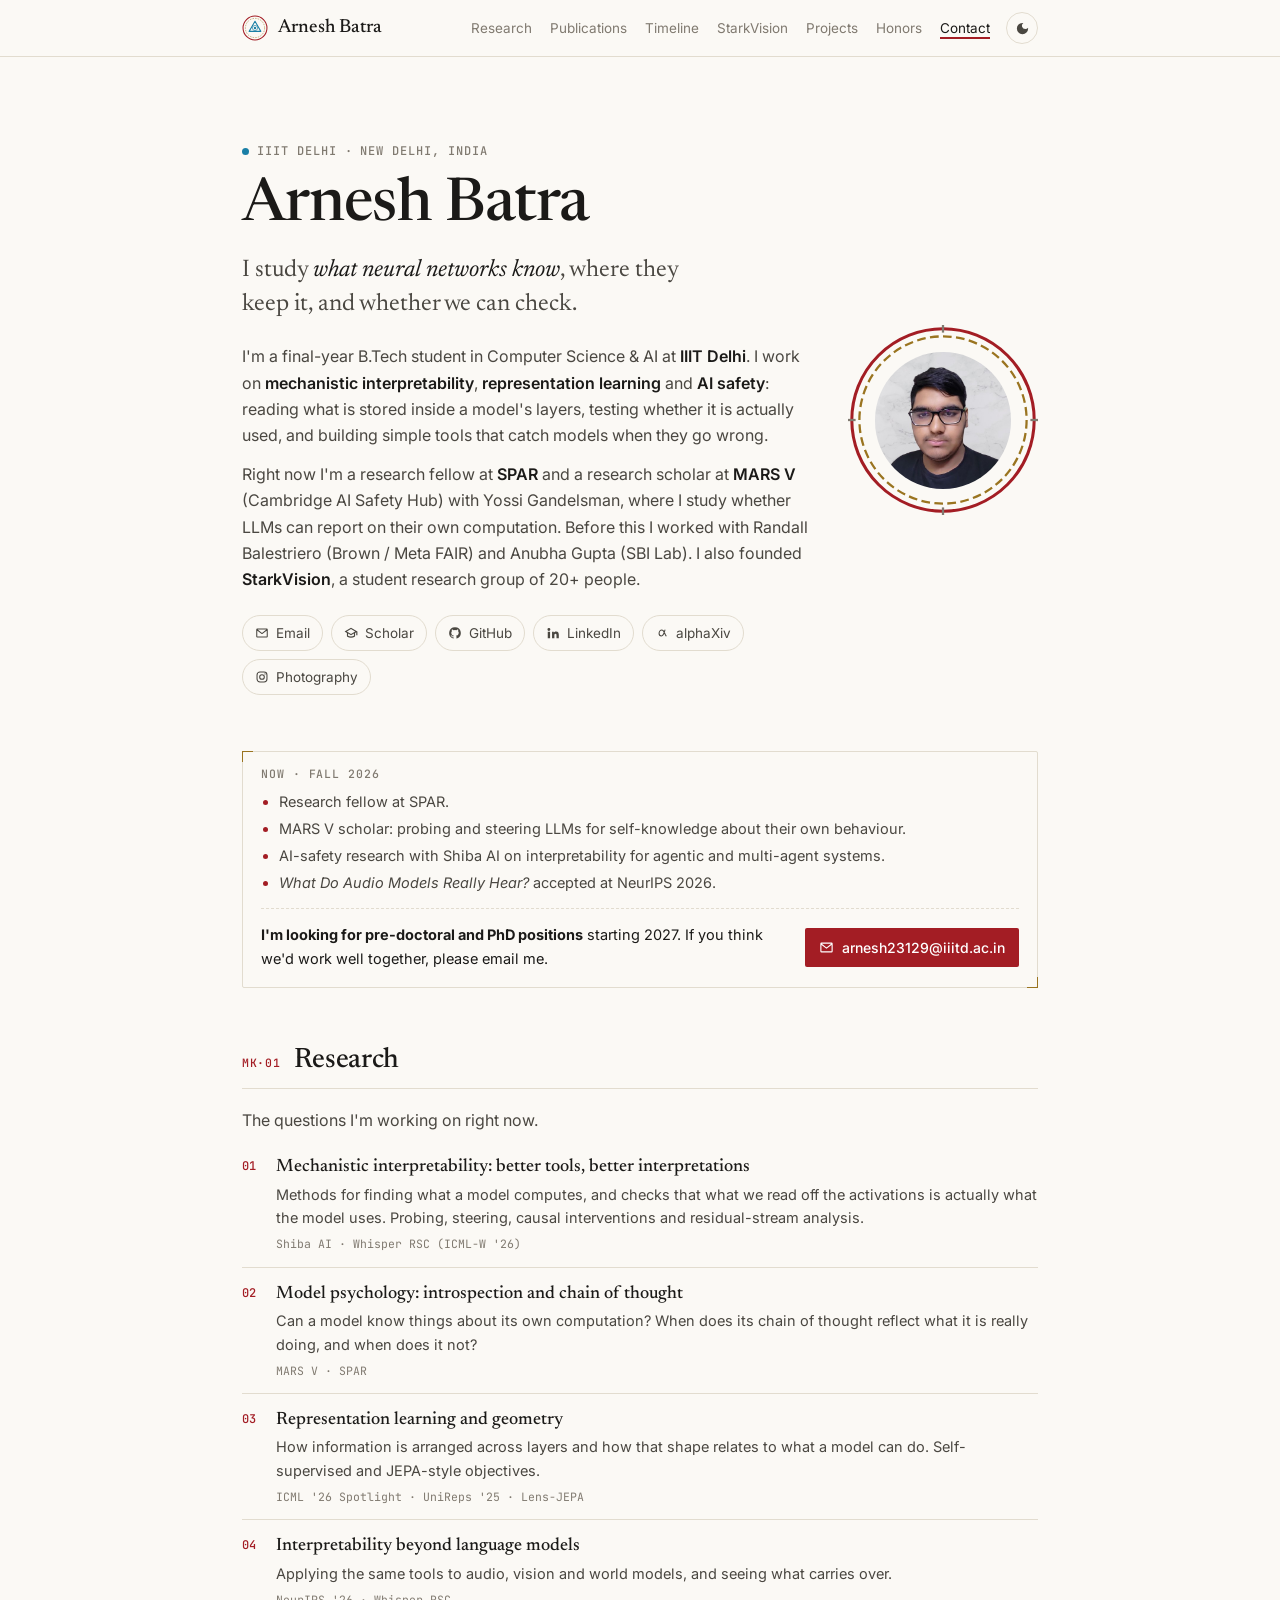
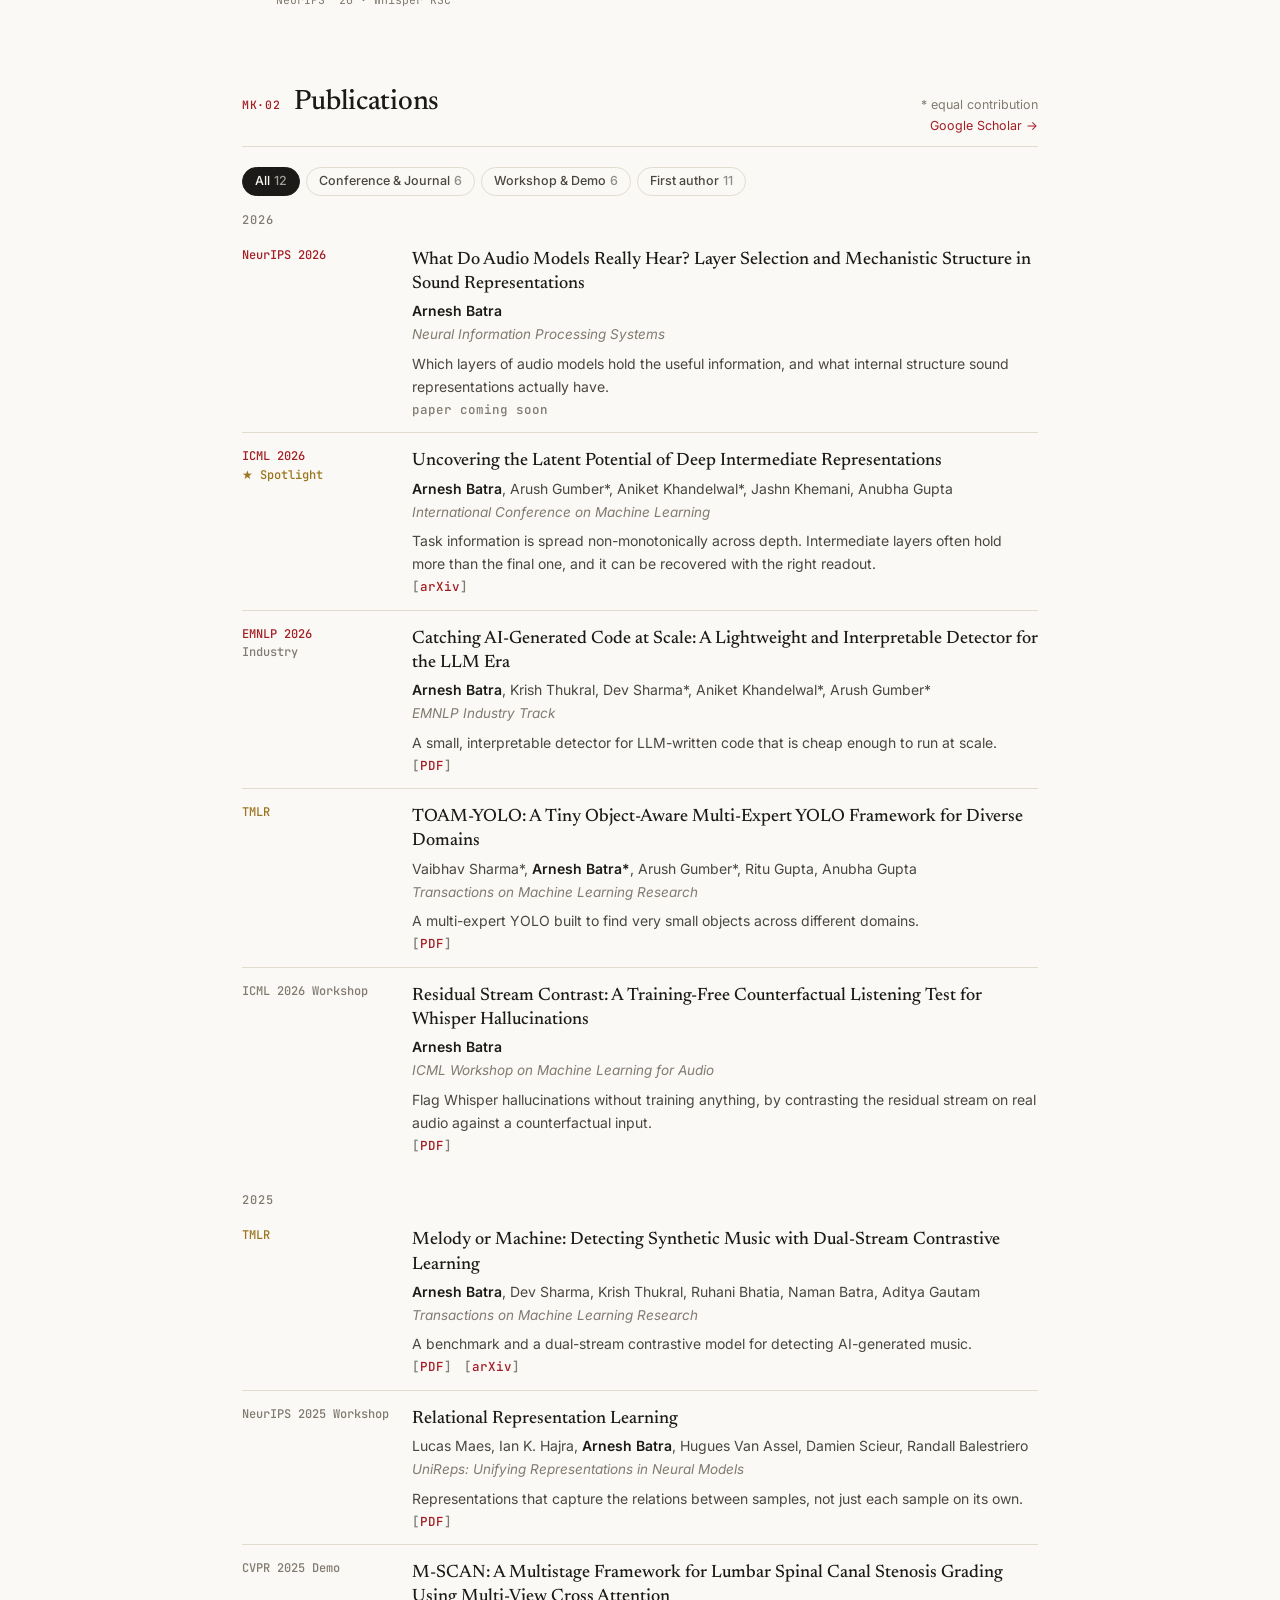
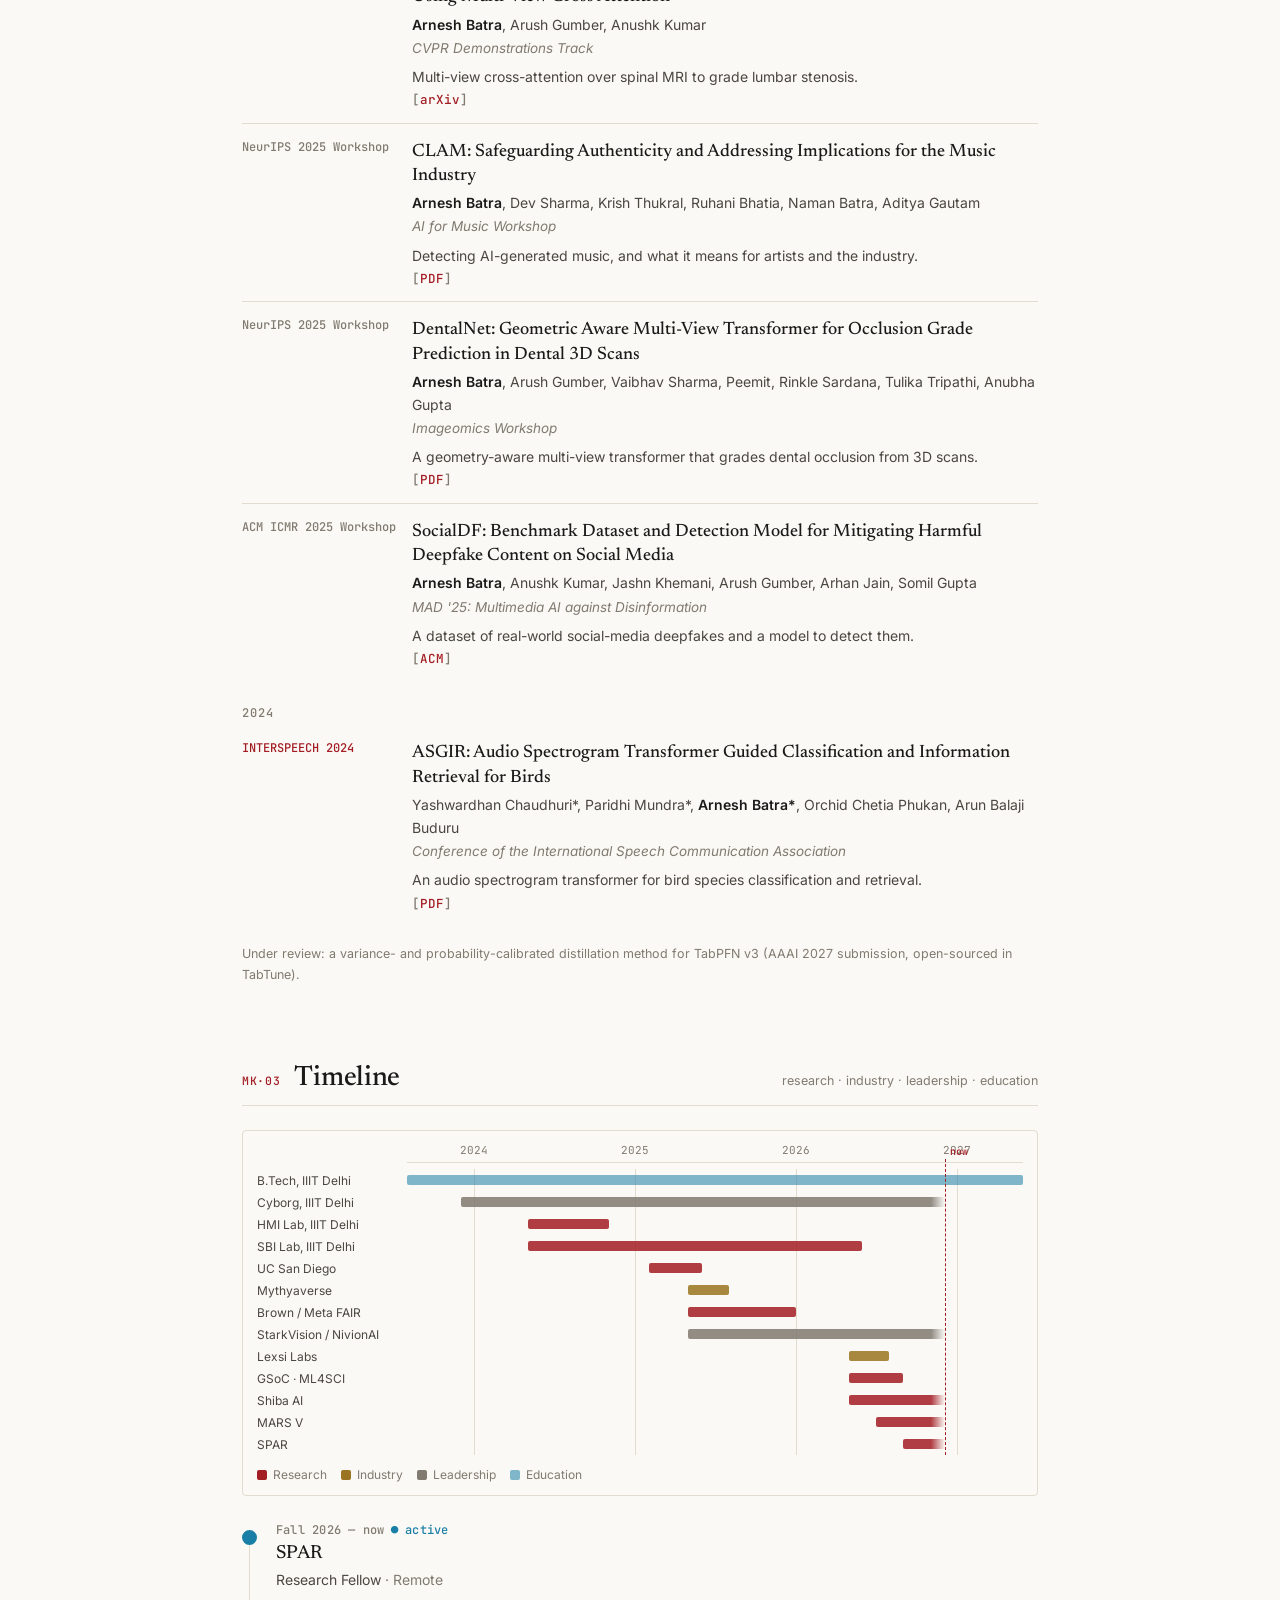
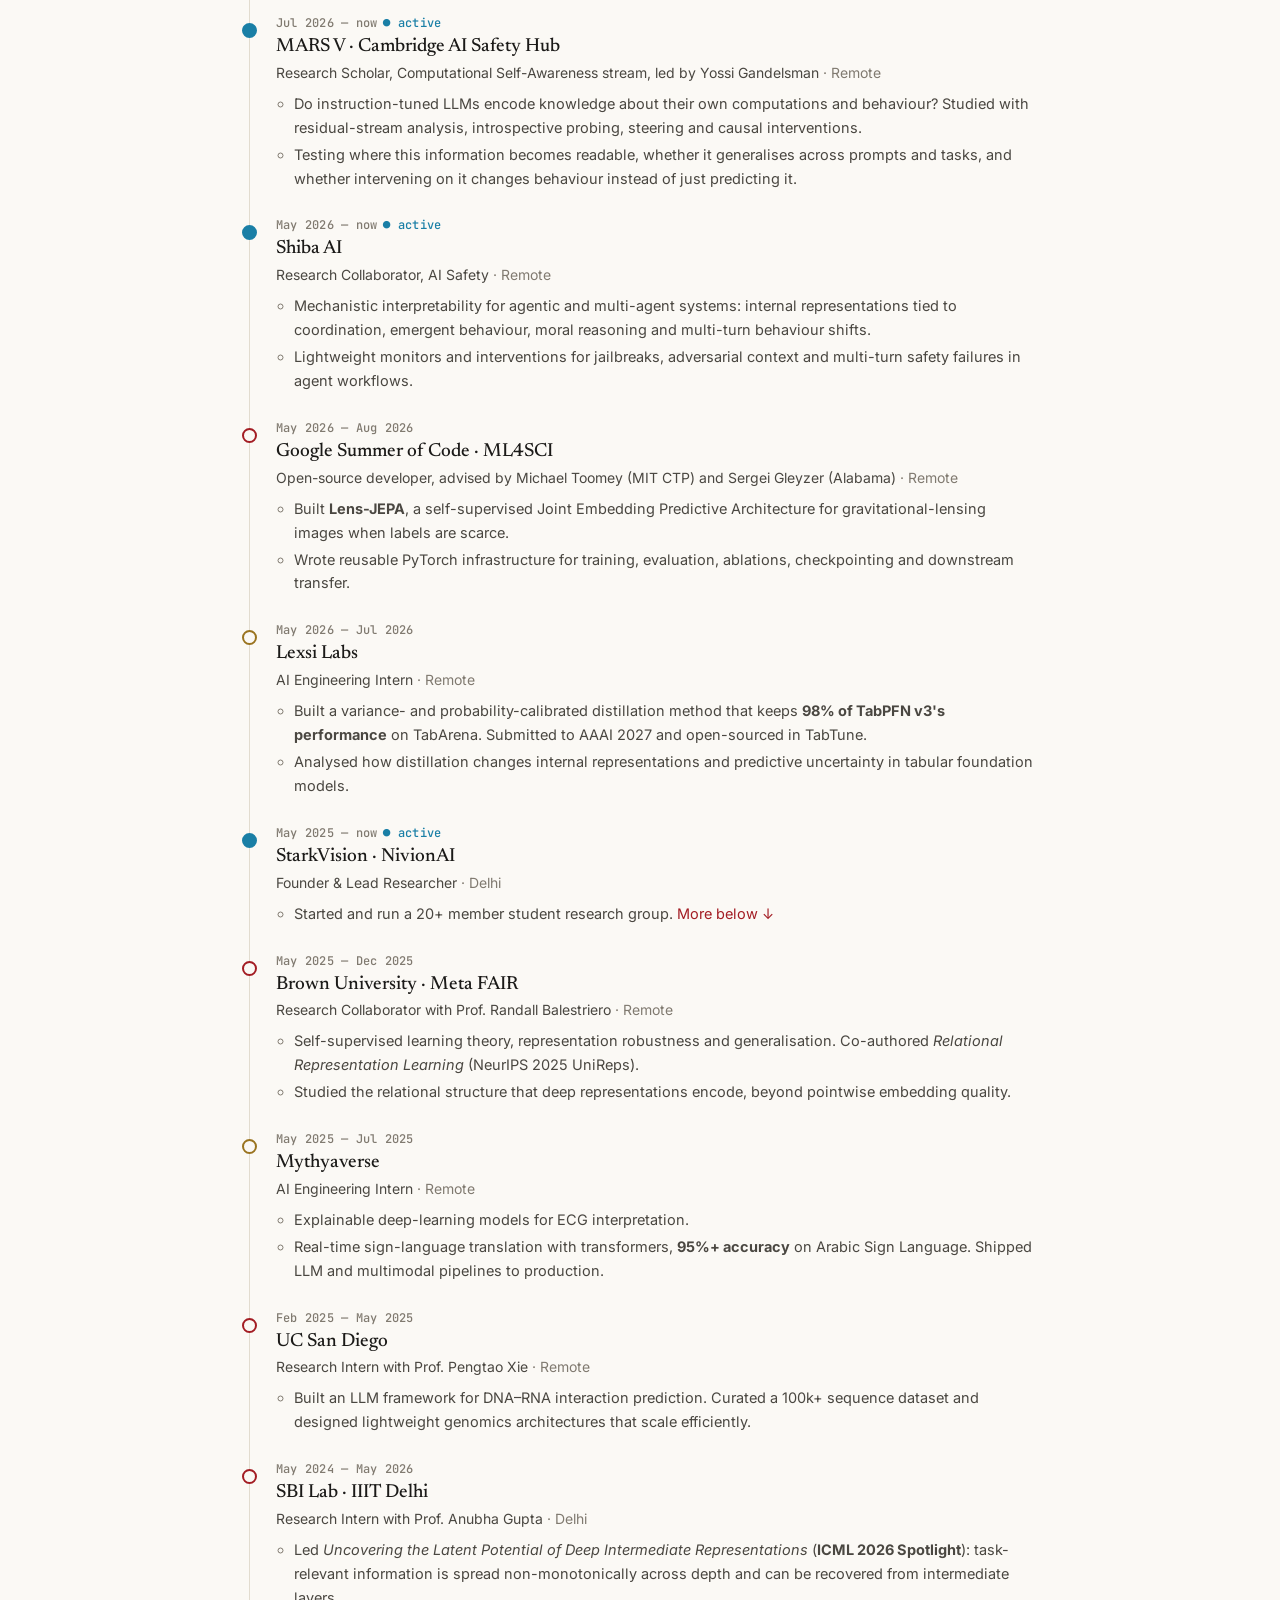
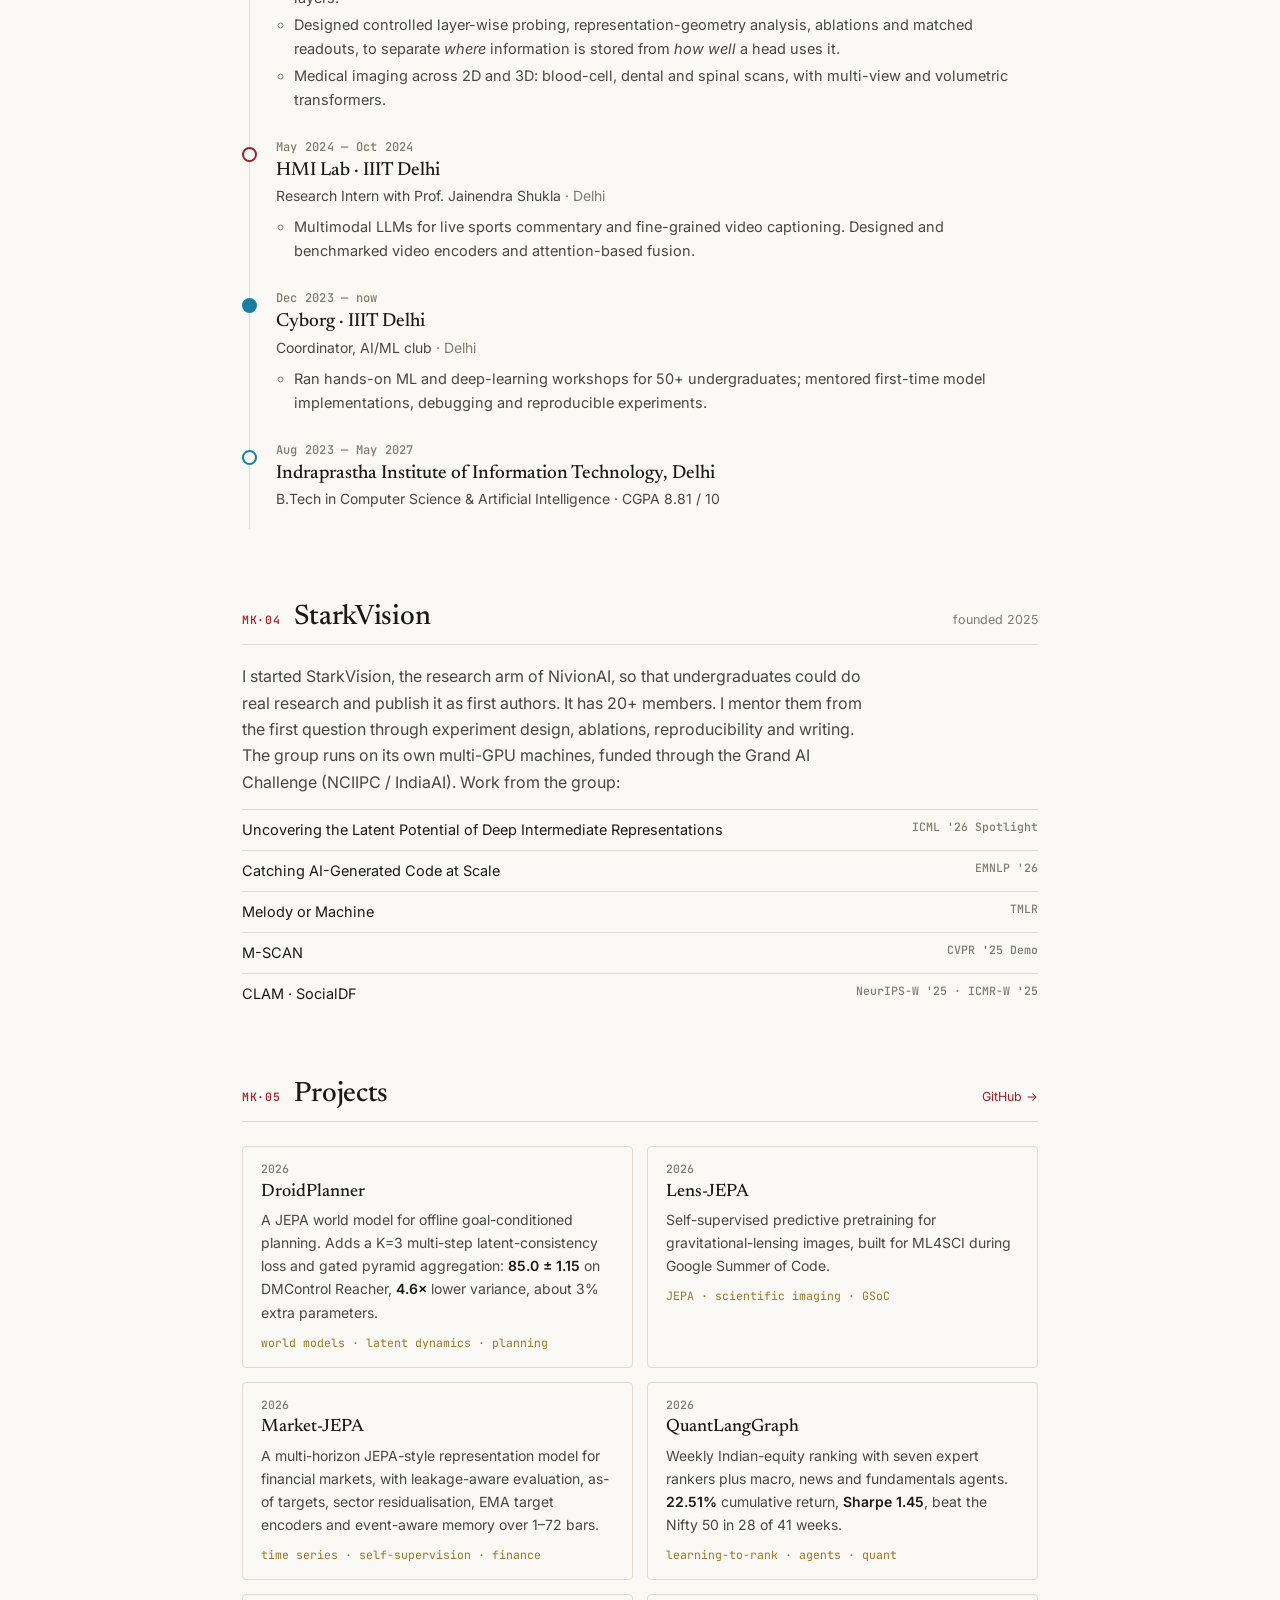
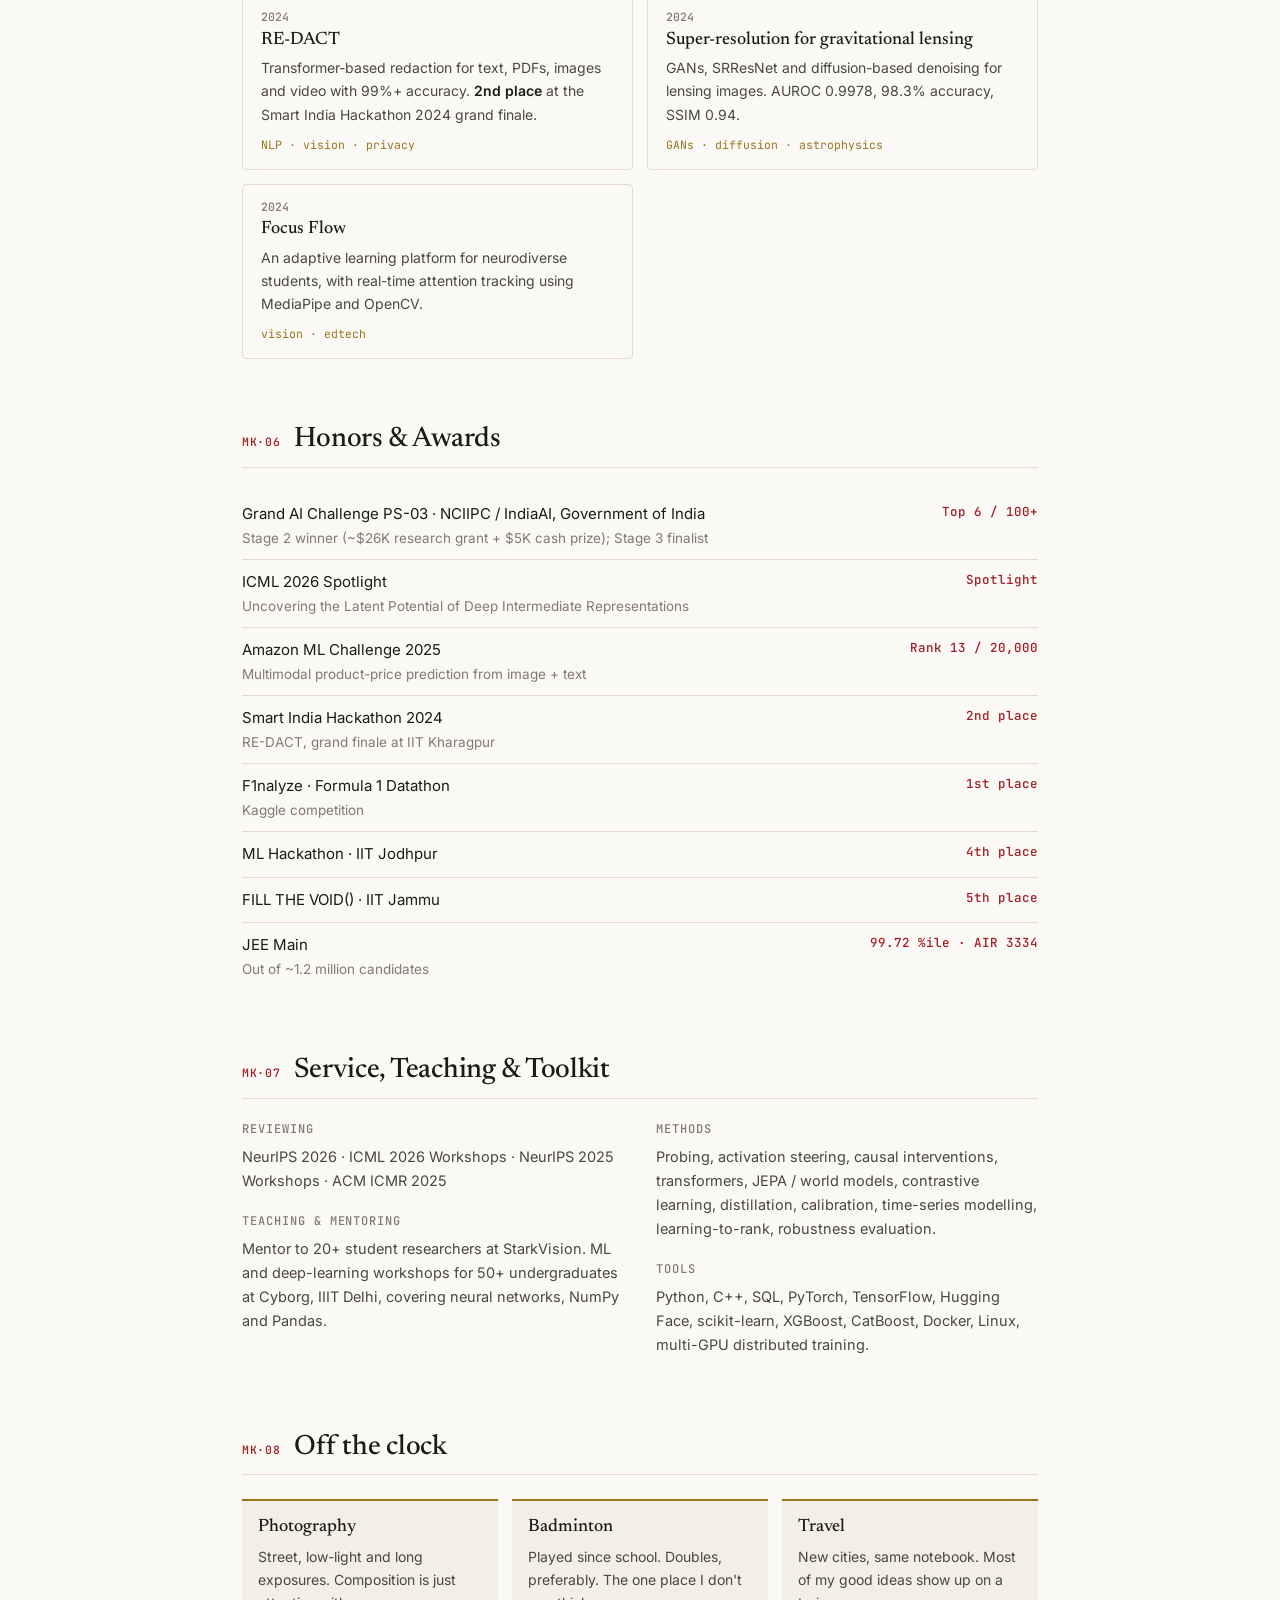
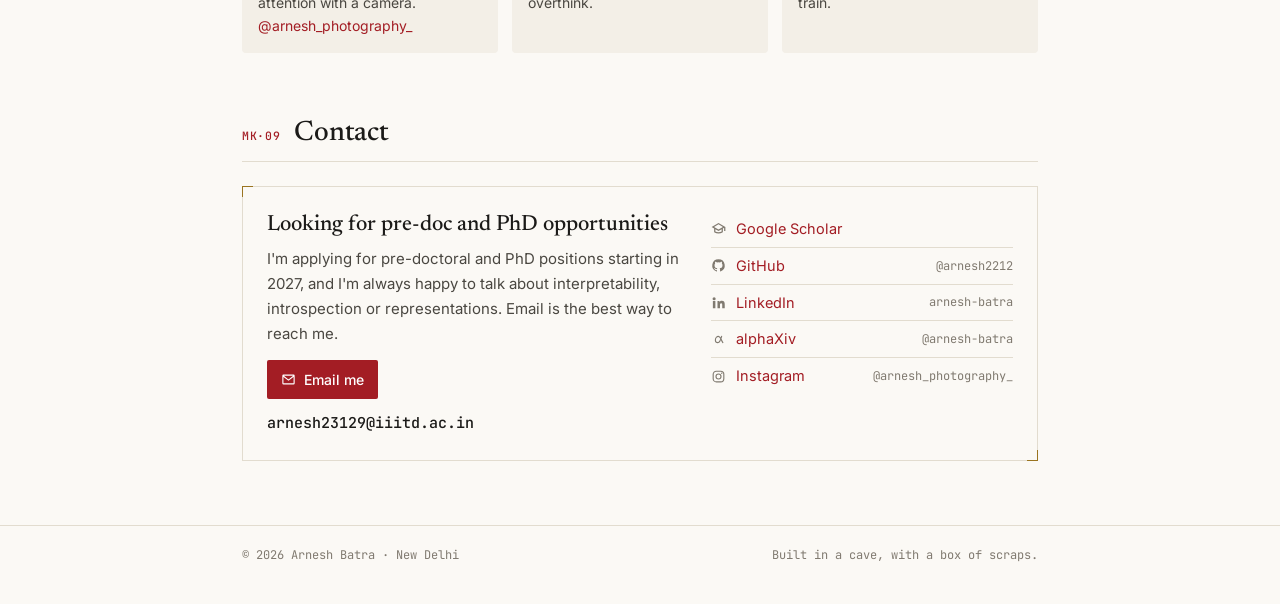
==== commit 997a7dd8: "Tone down design, add photo, research questions, SPAR and contact - Profile photo framed by an arc-r" ====
--- a/index.html
+++ b/index.html
@@ -7,7 +7,7 @@
 <meta name="description" content="Arnesh Batra — undergraduate researcher at IIIT Delhi working on mechanistic interpretability, representation learning and AI safety. Publications at ICML (Spotlight), NeurIPS, EMNLP, TMLR, CVPR and INTERSPEECH.">
 <meta name="author" content="Arnesh Batra">
 <meta property="og:title" content="Arnesh Batra">
-<meta property="og:description" content="Mechanistic interpretability, representation learning and AI safety. IIIT Delhi · MARS V · StarkVision.">
+<meta property="og:description" content="Mechanistic interpretability, representation learning and AI safety. IIIT Delhi · SPAR · MARS V · StarkVision.">
 <meta property="og:url" content="https://arnesh.me/">
 <meta property="og:type" content="website">
 <link rel="canonical" href="https://arnesh.me/">
@@ -157,11 +157,21 @@
 .lede em { color: var(--ink); font-style: italic; }
 .bio { color: var(--ink-2); max-width: 62ch; margin: 0 0 12px; }
 .bio b { color: var(--ink); font-weight: 600; }
-.hero-art { display: none; }
-@media (min-width: 760px) { .hero-art { display: block; } }
-.hero-art svg { width: 100%; height: auto; }
-:root[data-theme="dark"] .hero-art svg { filter: drop-shadow(0 0 22px rgba(127,220,255,.35)); }
-@media (prefers-color-scheme: dark) { :root:not([data-theme="light"]) .hero-art svg { filter: drop-shadow(0 0 22px rgba(127,220,255,.35)); } }
+.avatar { position: relative; width: 132px; height: 132px; order: -1; }
+@media (min-width: 760px) { .avatar { width: 190px; height: 190px; order: 0; } }
+.avatar img { position: absolute; inset: 14%; width: 72%; height: 72%; border-radius: 50%; object-fit: cover; background: var(--bg-2); }
+.avatar svg { position: absolute; inset: 0; width: 100%; height: 100%; overflow: visible; }
+.avatar .r1 { stroke: var(--red); }
+.avatar .r2 { stroke: var(--gold); }
+.avatar .tick { stroke: var(--ink-3); }
+.avatar .spin { transform-origin: 50px 50px; animation: spin 60s linear infinite; }
+@media (prefers-reduced-motion: reduce) { .avatar .spin { animation: none; } }
+
+/* HUD corner brackets */
+.hud { position: relative; }
+.hud::before, .hud::after { content: ""; position: absolute; width: 10px; height: 10px; border-color: var(--gold); border-style: solid; pointer-events: none; }
+.hud::before { top: -1px; left: -1px; border-width: 1.5px 0 0 1.5px; }
+.hud::after { bottom: -1px; right: -1px; border-width: 0 1.5px 1.5px 0; }
 
 .links { display: flex; flex-wrap: wrap; gap: 8px; margin-top: 22px; }
 .links a {
@@ -174,19 +184,23 @@
 .links svg { width: 14px; height: 14px; flex: none; }
 
 .now {
-  margin: 8px 0 0; padding: 16px 18px; border: 1px solid var(--rule); border-left: 3px solid var(--red);
-  background: var(--bg-2); border-radius: 4px; font-size: 14.5px; color: var(--ink-2);
-}
-.now h2 { all: unset; display: block; font: 500 11.5px/1 var(--mono); letter-spacing: .08em; text-transform: uppercase; color: var(--red); margin-bottom: 10px; }
+  margin: 8px 0 0; padding: 16px 18px; border: 1px solid var(--rule);
+  border-radius: 2px; font-size: 14.5px; color: var(--ink-2);
+}
+.now h2 { all: unset; display: block; font: 500 11.5px/1 var(--mono); letter-spacing: .08em; text-transform: uppercase; color: var(--ink-3); margin-bottom: 10px; }
 .now ul { margin: 0; padding-left: 18px; }
 .now li { margin: 3px 0; }
-.now li::marker { color: var(--gold); }
-
-.stats { display: grid; grid-template-columns: repeat(2, 1fr); gap: 1px; background: var(--rule); border: 1px solid var(--rule); border-radius: 4px; overflow: hidden; margin: 28px 0 0; }
-@media (min-width: 640px) { .stats { grid-template-columns: repeat(4, 1fr); } }
-.stat { background: var(--bg); padding: 14px 16px; }
-.stat b { display: block; font: 500 26px/1.1 var(--serif); color: var(--ink); }
-.stat span { font-size: 12.5px; color: var(--ink-3); }
+.now li::marker { color: var(--red); }
+.cta { display: flex; flex-wrap: wrap; align-items: center; gap: 10px 16px; margin-top: 14px; padding-top: 14px; border-top: 1px dashed var(--rule); }
+.cta p { margin: 0; flex: 1 1 260px; color: var(--ink); }
+.btn {
+  display: inline-flex; align-items: center; gap: 8px; padding: 8px 14px; border-radius: 2px;
+  background: var(--red); color: #fff; font-size: 14px; font-weight: 500;
+}
+.btn:hover { text-decoration: none; filter: brightness(1.08); }
+.btn svg { width: 15px; height: 15px; }
+:root[data-theme="dark"] .btn { color: #0c1015; }
+@media (prefers-color-scheme: dark) { :root:not([data-theme="light"]) .btn { color: #0c1015; } }
 
 /* ---------- sections ---------- */
 section { padding: 56px 0 8px; }
@@ -196,14 +210,14 @@
 .sec-head .aside { margin-left: auto; font-size: 12.5px; color: var(--ink-3); text-align: right; }
 .intro { color: var(--ink-2); max-width: 64ch; margin: -6px 0 22px; }
 
-/* research threads */
-.threads { display: grid; grid-template-columns: 1fr; gap: 14px; }
-@media (min-width: 640px) { .threads { grid-template-columns: 1fr 1fr; } }
-.thread { padding: 18px; border: 1px solid var(--rule); border-radius: 4px; background: var(--bg); position: relative; }
-.thread .n { font: 500 11px/1 var(--mono); color: var(--gold); letter-spacing: .08em; }
-.thread h3 { font: 500 19px/1.3 var(--serif); margin: 8px 0 6px; }
-.thread p { margin: 0; font-size: 14.5px; color: var(--ink-2); }
-.thread .refs { margin-top: 10px; font: 400 11.5px/1.5 var(--mono); color: var(--ink-3); }
+/* research questions */
+.qs { list-style: none; margin: 0; padding: 0; counter-reset: q; }
+.qs li { display: grid; grid-template-columns: 34px 1fr; padding: 14px 0; border-top: 1px solid var(--rule); counter-increment: q; }
+.qs li:first-child { border-top: 0; padding-top: 0; }
+.qs li::before { content: "0" counter(q); font: 500 12px/1.9 var(--mono); color: var(--red); }
+.qs h3 { font: 500 18px/1.35 var(--serif); margin: 0 0 3px; }
+.qs p { margin: 0; font-size: 14.5px; color: var(--ink-2); }
+.qs .refs { margin-top: 5px; font: 400 11.5px/1.5 var(--mono); color: var(--ink-3); }
 
 /* publications */
 .filters { display: flex; flex-wrap: wrap; gap: 6px; margin: -4px 0 18px; }
@@ -220,16 +234,18 @@
 .pub:first-child { border-top: 0; }
 @media (min-width: 640px) { .pub { grid-template-columns: 150px 1fr; } }
 .venue { display: flex; flex-wrap: wrap; align-content: flex-start; gap: 6px; }
-.tag { font: 500 11.5px/1 var(--mono); padding: 5px 7px; border-radius: 3px; white-space: nowrap; }
-.tag.conf { background: var(--red-soft); color: var(--red); }
-.tag.jour { background: var(--gold-soft); color: var(--gold); }
-.tag.work { background: var(--bg-2); color: var(--ink-2); border: 1px solid var(--rule); padding: 4px 6px; }
-.tag.star { background: var(--arc-soft); color: var(--arc); }
+.tag { font: 500 12px/1.3 var(--mono); white-space: nowrap; color: var(--ink-2); }
+.tag.conf { color: var(--red); }
+.tag.jour { color: var(--gold); }
+.tag.work { color: var(--ink-3); }
+.tag.star { color: var(--gold); }
+.tag.star::before { content: "★ "; }
+@media (min-width: 640px) { .venue { flex-direction: column; gap: 3px; } }
 .pub h3 { font: 500 18px/1.35 var(--serif); margin: 0; }
 .pub h3 a { color: var(--ink); }
 .pub h3 a:hover { color: var(--link); }
 .authors { font-size: 14px; color: var(--ink-2); margin-top: 3px; }
-.authors .me { color: var(--ink); font-weight: 600; box-shadow: inset 0 -.4em 0 var(--gold-soft); }
+.authors .me { color: var(--ink); font-weight: 600; }
 .where { font-size: 13.5px; color: var(--ink-3); font-style: italic; margin-top: 1px; }
 .tldr { font-size: 14px; color: var(--ink-2); margin: 6px 0 0; }
 .plinks { display: flex; gap: 12px; margin-top: 6px; font: 500 12.5px/1 var(--mono); }
@@ -279,19 +295,9 @@
 .tl ul li::marker { color: var(--ink-3); }
 
 /* starkvision */
-.stark { border: 1px solid var(--rule); border-radius: 6px; overflow: hidden; background: var(--bg); }
-.stark-top { padding: 22px; display: grid; gap: 18px; grid-template-columns: 1fr; border-bottom: 1px solid var(--rule); background:
-  radial-gradient(circle at 100% 0, var(--red-soft), transparent 55%), var(--bg); }
-@media (min-width: 640px) { .stark-top { grid-template-columns: 1fr auto; align-items: center; } }
-.stark-top h3 { font: 500 26px/1.2 var(--serif); margin: 0 0 6px; }
-.stark-top h3 span { color: var(--red); }
-.stark-top p { margin: 0; color: var(--ink-2); font-size: 15px; max-width: 58ch; }
-.stark-nums { display: flex; gap: 22px; }
-.stark-nums div b { display: block; font: 500 24px/1 var(--serif); }
-.stark-nums div span { font-size: 12px; color: var(--ink-3); }
-.stark-out { list-style: none; margin: 0; padding: 8px 22px 16px; font-size: 14.5px; }
-.stark-out li { display: flex; gap: 12px; padding: 8px 0; border-bottom: 1px dashed var(--rule); }
-.stark-out li:last-child { border-bottom: 0; }
+.stark p { color: var(--ink-2); max-width: 64ch; margin: -6px 0 14px; }
+.stark-out { list-style: none; margin: 0; padding: 0; font-size: 14.5px; }
+.stark-out li { display: flex; gap: 12px; padding: 8px 0; border-top: 1px solid var(--rule); }
 .stark-out .v { margin-left: auto; font: 500 11.5px/1.6 var(--mono); color: var(--ink-3); white-space: nowrap; }
 
 /* cards: projects */
@@ -325,14 +331,21 @@
 .off h3 { font: 500 18px/1.2 var(--serif); margin: 0 0 6px; }
 .off p { margin: 0; font-size: 14px; color: var(--ink-2); }
 
+/* contact */
+.contact-box { border: 1px solid var(--rule); padding: 24px; display: grid; grid-template-columns: 1fr; gap: 20px; }
+@media (min-width: 680px) { .contact-box { grid-template-columns: 1.4fr 1fr; align-items: start; } }
+.contact-box h3 { font: 500 22px/1.3 var(--serif); margin: 0 0 8px; }
+.contact-box p { margin: 0 0 14px; color: var(--ink-2); font-size: 15px; }
+.email { font: 500 15px/1.4 var(--mono); color: var(--ink); word-break: break-all; }
+.contact-list { list-style: none; margin: 0; padding: 0; font-size: 14.5px; }
+.contact-list li { display: flex; gap: 10px; align-items: center; padding: 6px 0; border-top: 1px solid var(--rule); }
+.contact-list li:first-child { border-top: 0; }
+.contact-list svg { width: 15px; height: 15px; color: var(--ink-3); flex: none; }
+.contact-list span { margin-left: auto; font: 400 12px/1 var(--mono); color: var(--ink-3); }
+
 /* footer */
-footer { margin-top: 64px; border-top: 1px solid var(--rule); padding: 36px 0 48px; }
-.contact { display: grid; grid-template-columns: 1fr; gap: 20px; }
-@media (min-width: 640px) { .contact { grid-template-columns: 1.3fr 1fr; } }
-.contact h2 { font: 500 26px/1.25 var(--serif); margin: 0 0 8px; }
-.contact p { margin: 0; color: var(--ink-2); }
-.contact .links { margin-top: 0; align-content: flex-start; }
-.colophon { display: flex; flex-wrap: wrap; gap: 8px 18px; justify-content: space-between; margin-top: 36px; font: 400 12px/1.5 var(--mono); color: var(--ink-3); }
+footer { margin-top: 56px; border-top: 1px solid var(--rule); padding: 20px 0 40px; }
+.colophon { display: flex; flex-wrap: wrap; gap: 8px 18px; justify-content: space-between; font: 400 12px/1.5 var(--mono); color: var(--ink-3); }
 </style>
 </head>
 <body>
@@ -385,7 +398,7 @@
       <h1>Arnesh Batra</h1>
       <p class="lede">I study <em>what neural networks know</em>, where they keep it, and whether we can check.</p>
       <p class="bio">I'm a final-year B.Tech student in Computer Science &amp; AI at <b>IIIT Delhi</b>. I work on <b>mechanistic interpretability</b>, <b>representation learning</b> and <b>AI safety</b>: reading what is stored inside a model's layers, testing whether it is actually used, and building simple tools that catch models when they go wrong.</p>
-      <p class="bio">Right now I'm a research scholar at <b>MARS&nbsp;V</b> (Cambridge AI Safety Hub) with Yossi Gandelsman, studying whether LLMs can report on their own computation. Before this I worked with Randall Balestriero (Brown / Meta FAIR) and Anubha Gupta (SBI Lab). I also founded <b>StarkVision</b>, a student research group of 20+ people.</p>
+      <p class="bio">Right now I'm a research fellow at <b>SPAR</b> and a research scholar at <b>MARS&nbsp;V</b> (Cambridge AI Safety Hub) with Yossi Gandelsman, where I study whether LLMs can report on their own computation. Before this I worked with Randall Balestriero (Brown / Meta FAIR) and Anubha Gupta (SBI Lab). I also founded <b>StarkVision</b>, a student research group of 20+ people.</p>
       <div class="links">
         <a href="mailto:arnesh23129@iiitd.ac.in"><svg><use href="#i-mail"/></svg>Email</a>
         <a href="https://scholar.google.com/citations?user=bngVIAEAAAAJ&amp;hl=en"><svg><use href="#i-scholar"/></svg>Scholar</a>
@@ -395,65 +408,59 @@
         <a href="https://www.instagram.com/arnesh_photography_/"><svg><use href="#i-insta"/></svg>Photography</a>
       </div>
     </div>
-    <div class="hero-art" aria-hidden="true">
-      <svg class="reactor" viewBox="0 0 100 100">      <circle class="ring-outer" cx="50" cy="50" r="46" fill="none" stroke-width="4"/>
-      <g class="spin">
-        <circle class="ring-gold" cx="50" cy="50" r="37" fill="none" stroke-width="2" stroke-dasharray="6 4.2"/>
-      </g>
-      <path class="tri" d="M50 24 L72.5 63 L27.5 63 Z" stroke-width="4" stroke-linejoin="round"/>
-      <circle class="core" cx="50" cy="50" r="10" stroke-width="2.5"/>
-      <circle class="core-dot" cx="50" cy="50" r="4.5"/>
-    </svg>
+    <div class="avatar">
+      <img src="avatar.jpg" alt="Arnesh Batra" width="460" height="460">
+      <svg viewBox="0 0 100 100" aria-hidden="true">
+        <circle class="r1" cx="50" cy="50" r="48" fill="none" stroke-width="1.6"/>
+        <g class="spin"><circle class="r2" cx="50" cy="50" r="44" fill="none" stroke-width="1.2" stroke-dasharray="4.6 2.3"/></g>
+        <g class="tick" stroke-width="1.2">
+          <line x1="50" y1="0" x2="50" y2="4"/><line x1="50" y1="96" x2="50" y2="100"/>
+          <line x1="0" y1="50" x2="4" y2="50"/><line x1="96" y1="50" x2="100" y2="50"/>
+        </g>
+      </svg>
     </div>
   </div>
 
-  <div class="now">
+  <div class="now hud">
     <h2>Now · Fall 2026</h2>
     <ul>
+      <li>Research fellow at SPAR.</li>
       <li>MARS V scholar: probing and steering LLMs for self-knowledge about their own behaviour.</li>
       <li>AI-safety research with Shiba AI on interpretability for agentic and multi-agent systems.</li>
-      <li>New: <i>What Do Audio Models Really Hear?</i> accepted at NeurIPS 2026.</li>
-      <li>Looking for PhD positions and research roles starting 2027. Happy to talk.</li>
+      <li><i>What Do Audio Models Really Hear?</i> accepted at NeurIPS 2026.</li>
     </ul>
-  </div>
-
-  <div class="stats" role="list">
-    <div class="stat" role="listitem"><b>12</b><span>papers &amp; workshop papers</span></div>
-    <div class="stat" role="listitem"><b>ICML</b><span>2026 Spotlight, first author</span></div>
-    <div class="stat" role="listitem"><b>$31K+</b><span>research grants &amp; prizes</span></div>
-    <div class="stat" role="listitem"><b>20+</b><span>students mentored at StarkVision</span></div>
+    <div class="cta">
+      <p><b>I'm looking for pre-doctoral and PhD positions</b> starting 2027. If you think we'd work well together, please email me.</p>
+      <a class="btn" href="mailto:arnesh23129@iiitd.ac.in"><svg><use href="#i-mail"/></svg>arnesh23129@iiitd.ac.in</a>
+    </div>
   </div>
 
   <!-- ================= RESEARCH ================= -->
   <section id="research">
     <div class="sec-head"><span class="mk">MK·01</span><h2>Research</h2></div>
-    <p class="intro">One question runs through most of my work: what does a model represent internally, and how much of that does it actually use? I approach it from four directions.</p>
-    <div class="threads">
-      <div class="thread">
-        <div class="n">I · INTERPRETABILITY &amp; SAFETY</div>
-        <h3>Looking inside the model</h3>
-        <p>Residual-stream analysis, probing, steering and causal interventions. Can an LLM know things about its own computation? Can we spot a jailbreak or a hallucination from the activations alone?</p>
-        <div class="refs">MARS V · Shiba AI · Whisper RSC (ICML-W '26)</div>
-      </div>
-      <div class="thread">
-        <div class="n">II · REPRESENTATIONS ACROSS DEPTH</div>
-        <h3>The last layer isn't always best</h3>
-        <p>Useful information rises and falls across depth. I measure where it lives, how it's shaped, and how to read it out from intermediate layers.</p>
-        <div class="refs">ICML '26 Spotlight · NeurIPS '26 · UniReps '25</div>
-      </div>
-      <div class="thread">
-        <div class="n">III · SELF-SUPERVISED &amp; WORLD MODELS</div>
-        <h3>Learning without labels</h3>
-        <p>JEPA-style predictive models for science, planning and markets. Contrastive learning, distillation and calibration for foundation models.</p>
-        <div class="refs">Lens-JEPA (GSoC) · DroidPlanner · TabPFN distillation</div>
-      </div>
-      <div class="thread">
-        <div class="n">IV · DETECTING SYNTHETIC CONTENT</div>
-        <h3>Telling real from generated</h3>
-        <p>Lightweight, interpretable detectors for AI-written code, AI-generated music and social-media deepfakes.</p>
-        <div class="refs">EMNLP '26 · TMLR · ICMR-W '25 · NeurIPS-W '25</div>
-      </div>
-    </div>
+    <p class="intro">The questions I'm working on right now.</p>
+    <ol class="qs">
+      <li><div>
+        <h3>Mechanistic interpretability: better tools, better interpretations</h3>
+        <p>Methods for finding what a model computes, and checks that what we read off the activations is actually what the model uses. Probing, steering, causal interventions and residual-stream analysis.</p>
+        <div class="refs">Shiba AI · Whisper RSC (ICML-W '26)</div>
+      </div></li>
+      <li><div>
+        <h3>Model psychology: introspection and chain of thought</h3>
+        <p>Can a model know things about its own computation? When does its chain of thought reflect what it is really doing, and when does it not?</p>
+        <div class="refs">MARS V · SPAR</div>
+      </div></li>
+      <li><div>
+        <h3>Representation learning and geometry</h3>
+        <p>How information is arranged across layers and how that shape relates to what a model can do. Self-supervised and JEPA-style objectives.</p>
+        <div class="refs">ICML '26 Spotlight · UniReps '25 · Lens-JEPA</div>
+      </div></li>
+      <li><div>
+        <h3>Interpretability beyond language models</h3>
+        <p>Applying the same tools to audio, vision and world models, and seeing what carries over.</p>
+        <div class="refs">NeurIPS '26 · Whisper RSC</div>
+      </div></li>
+    </ol>
   </section>
 
   <!-- ================= PUBLICATIONS ================= -->
@@ -612,6 +619,11 @@
     </div>
 
     <ol class="tl" id="tl">
+      <li data-kind="research" data-start="2026-09" data-label="SPAR" class="current">
+        <div class="when">Fall 2026 — now<span class="live">● active</span></div>
+        <h3>SPAR</h3>
+        <div class="role">Research Fellow <span class="loc">· Remote</span></div>
+      </li>
       <li data-kind="research" data-start="2026-07" data-label="MARS V" class="current">
         <div class="when">Jul 2026 — now<span class="live">● active</span></div>
         <h3>MARS V · Cambridge AI Safety Hub</h3>
@@ -720,24 +732,13 @@
   <section id="starkvision">
     <div class="sec-head"><span class="mk">MK·04</span><h2>StarkVision</h2><span class="aside">founded 2025</span></div>
     <div class="stark">
-      <div class="stark-top">
-        <div>
-          <h3>A student lab that <span>ships papers</span>.</h3>
-          <p>I started StarkVision (research arm of NivionAI) so that undergraduates could do real research and publish it as first authors. I mentor members from the first question through experiment design, ablations, reproducibility and writing. Every paper below was led by a student first author.</p>
-        </div>
-        <div class="stark-nums">
-          <div><b>20+</b><span>members</span></div>
-          <div><b>$31K+</b><span>funding</span></div>
-          <div><b>Multi-GPU</b><span>own cluster</span></div>
-        </div>
-      </div>
+      <p>I started StarkVision, the research arm of NivionAI, so that undergraduates could do real research and publish it as first authors. It has 20+ members. I mentor them from the first question through experiment design, ablations, reproducibility and writing. The group runs on its own multi-GPU machines, funded through the Grand AI Challenge (NCIIPC / IndiaAI). Work from the group:</p>
       <ul class="stark-out">
-        <li>Latent Potential of Deep Intermediate Representations<span class="v">ICML '26 Spotlight</span></li>
+        <li>Uncovering the Latent Potential of Deep Intermediate Representations<span class="v">ICML '26 Spotlight</span></li>
         <li>Catching AI-Generated Code at Scale<span class="v">EMNLP '26</span></li>
         <li>Melody or Machine<span class="v">TMLR</span></li>
         <li>M-SCAN<span class="v">CVPR '25 Demo</span></li>
         <li>CLAM · SocialDF<span class="v">NeurIPS-W '25 · ICMR-W '25</span></li>
-        <li>Funding from the Grand AI Challenge (NCIIPC / IndiaAI, Govt. of India)<span class="v">~$26K grant + $5K prize</span></li>
       </ul>
     </div>
   </section>
@@ -835,24 +836,29 @@
     </div>
   </section>
 
+  <section id="contact">
+    <div class="sec-head"><span class="mk">MK·09</span><h2>Contact</h2></div>
+    <div class="contact-box hud">
+      <div>
+        <h3>Looking for pre-doc and PhD opportunities</h3>
+        <p>I'm applying for pre-doctoral and PhD positions starting in 2027, and I'm always happy to talk about interpretability, introspection or representations. Email is the best way to reach me.</p>
+        <a class="btn" href="mailto:arnesh23129@iiitd.ac.in"><svg><use href="#i-mail"/></svg>Email me</a>
+        <p style="margin:12px 0 0"><span class="email">arnesh23129@iiitd.ac.in</span></p>
+      </div>
+      <ul class="contact-list">
+        <li><svg><use href="#i-scholar"/></svg><a href="https://scholar.google.com/citations?user=bngVIAEAAAAJ&amp;hl=en">Google Scholar</a></li>
+        <li><svg><use href="#i-github"/></svg><a href="https://github.com/arnesh2212">GitHub</a><span>@arnesh2212</span></li>
+        <li><svg><use href="#i-linkedin"/></svg><a href="https://www.linkedin.com/in/arnesh-batra-9684a4211/">LinkedIn</a><span>arnesh-batra</span></li>
+        <li><svg><use href="#i-alphaxiv"/></svg><a href="https://www.alphaxiv.org/@arnesh-batra">alphaXiv</a><span>@arnesh-batra</span></li>
+        <li><svg><use href="#i-insta"/></svg><a href="https://www.instagram.com/arnesh_photography_/">Instagram</a><span>@arnesh_photography_</span></li>
+      </ul>
+    </div>
+  </section>
+
 </main>
 
-<footer id="contact">
+<footer>
   <div class="wrap">
-    <div class="contact">
-      <div>
-        <h2>Get in touch</h2>
-        <p>Open to research collaborations, PhD conversations and anything interpretability. Email is the fastest way: <a href="mailto:arnesh23129@iiitd.ac.in">arnesh23129@iiitd.ac.in</a></p>
-      </div>
-      <div class="links">
-        <a href="mailto:arnesh23129@iiitd.ac.in"><svg><use href="#i-mail"/></svg>Email</a>
-        <a href="https://scholar.google.com/citations?user=bngVIAEAAAAJ&amp;hl=en"><svg><use href="#i-scholar"/></svg>Scholar</a>
-        <a href="https://github.com/arnesh2212"><svg><use href="#i-github"/></svg>GitHub</a>
-        <a href="https://www.linkedin.com/in/arnesh-batra-9684a4211/"><svg><use href="#i-linkedin"/></svg>LinkedIn</a>
-        <a href="https://www.alphaxiv.org/@arnesh-batra"><svg><use href="#i-alphaxiv"/></svg>alphaXiv</a>
-        <a href="https://www.instagram.com/arnesh_photography_/"><svg><use href="#i-insta"/></svg>Instagram</a>
-      </div>
-    </div>
     <div class="colophon">
       <span>© 2026 Arnesh Batra · New Delhi</span>
       <span>Built in a cave, with a box of scraps.</span>
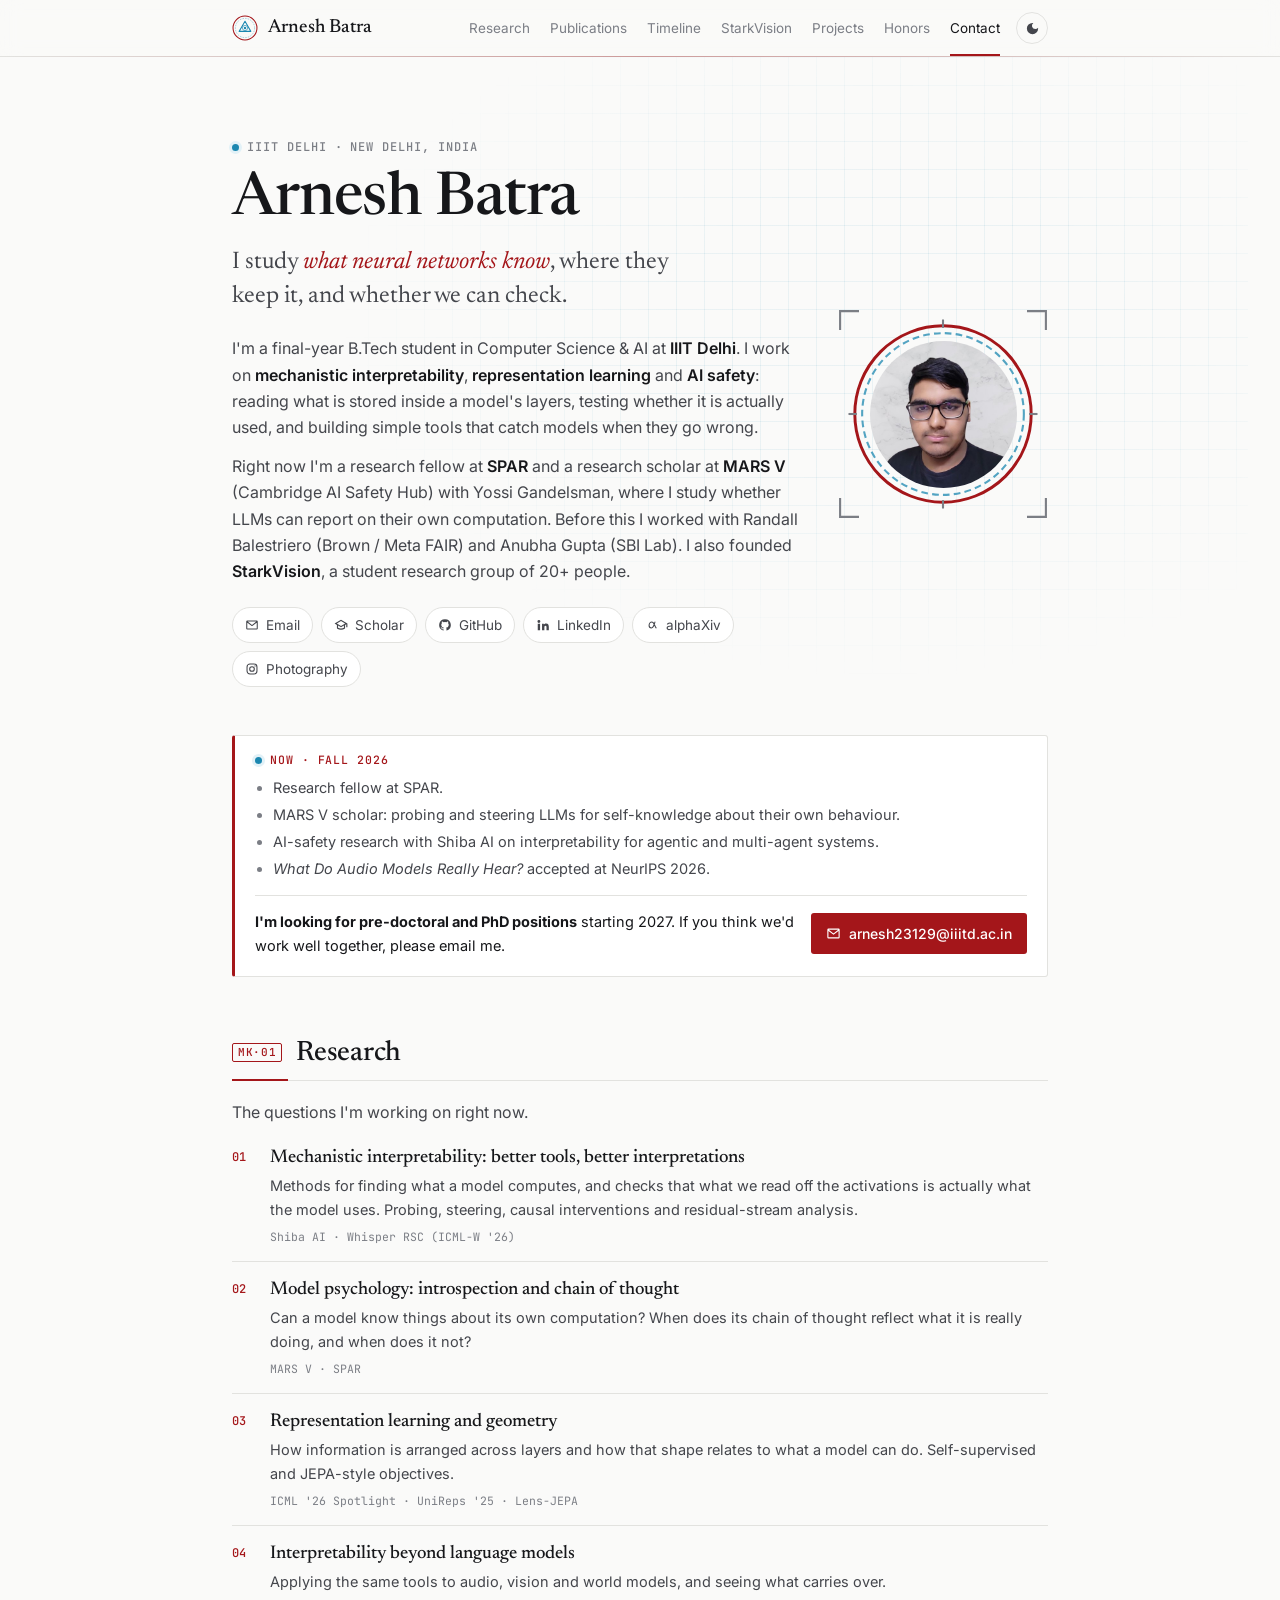
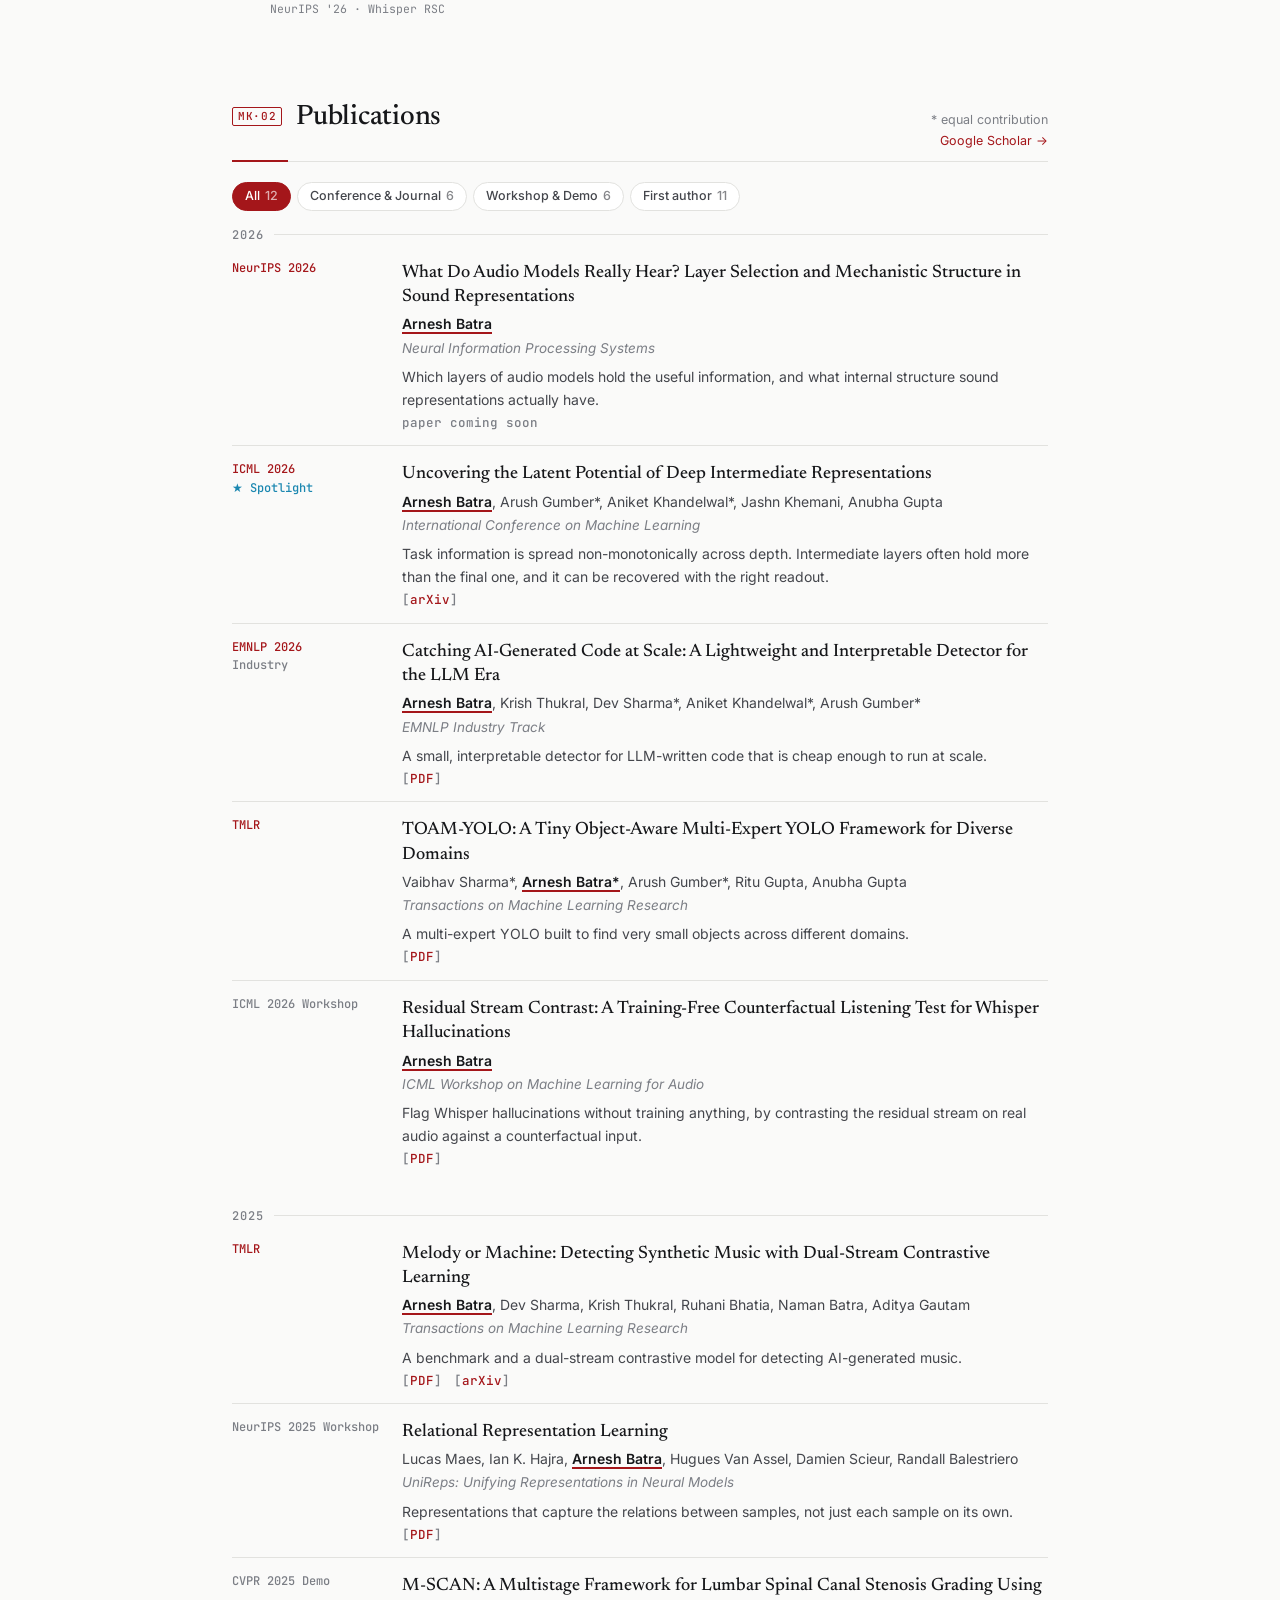
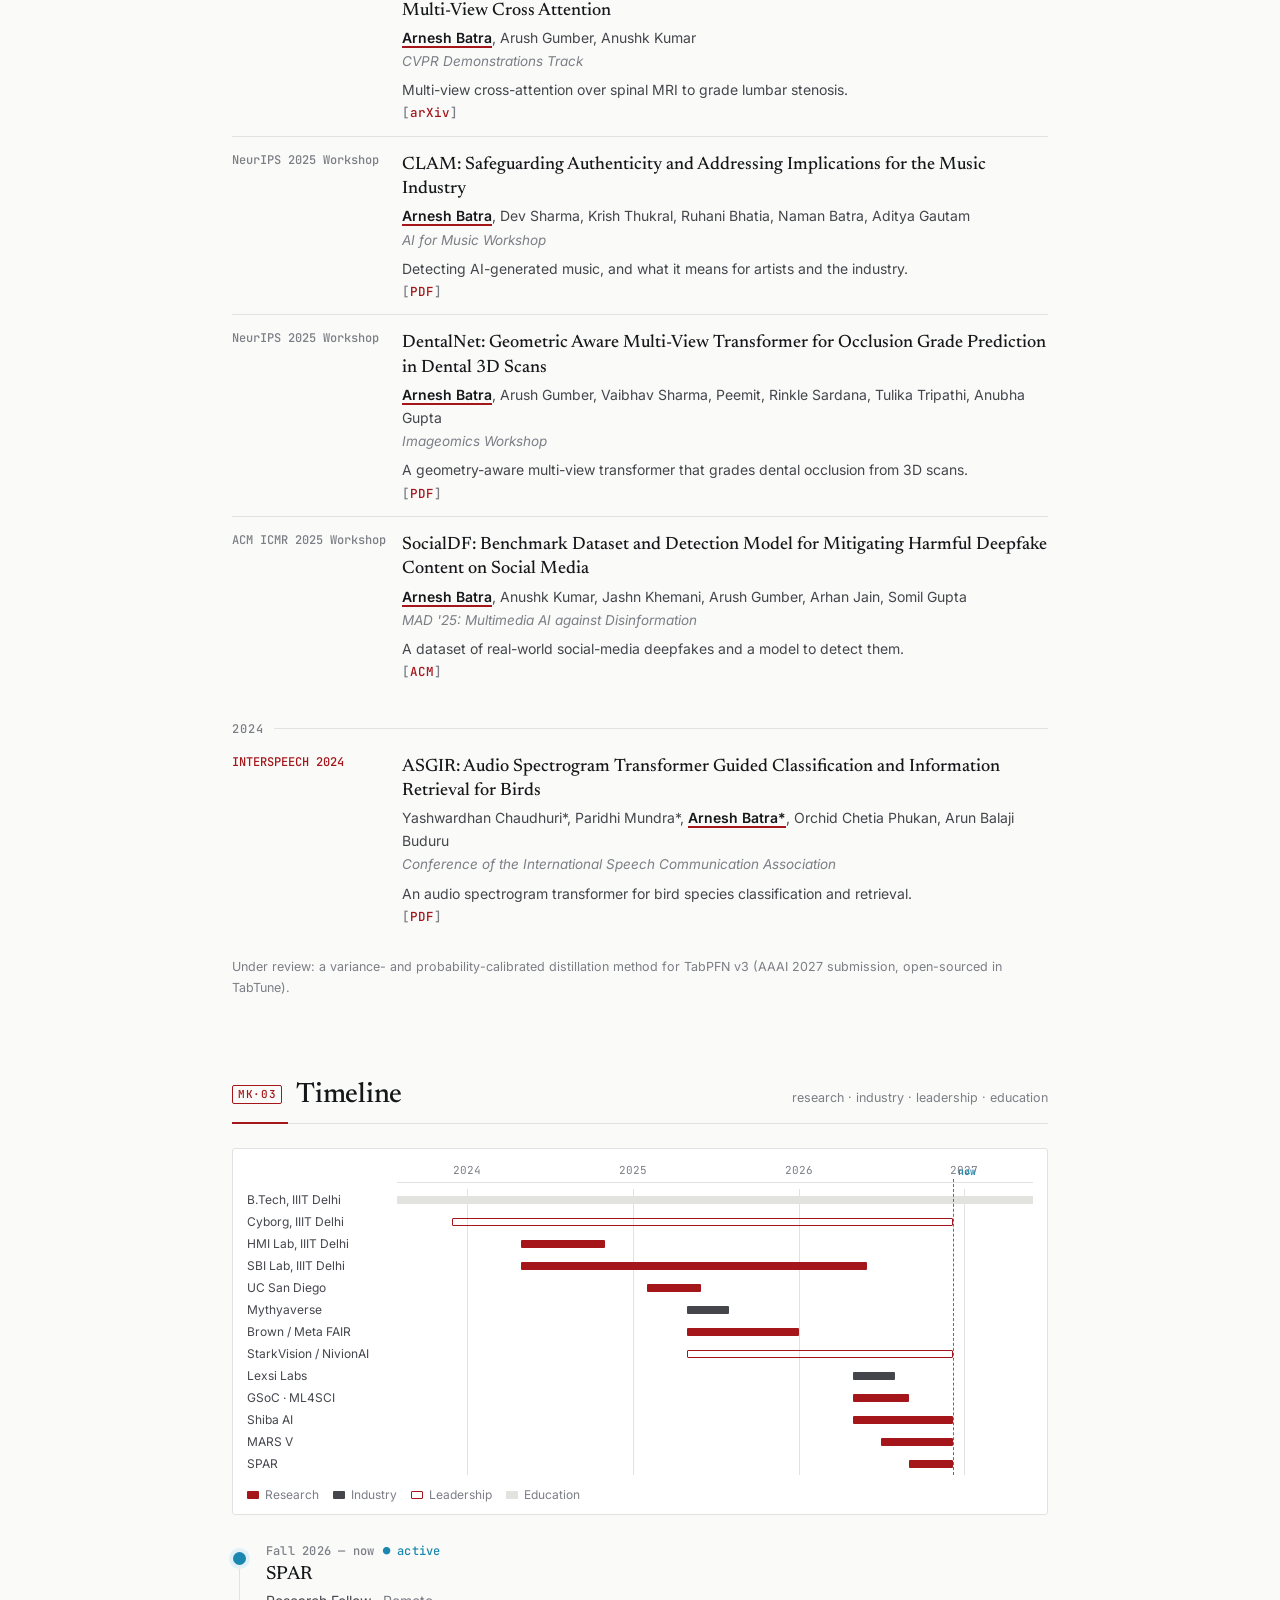
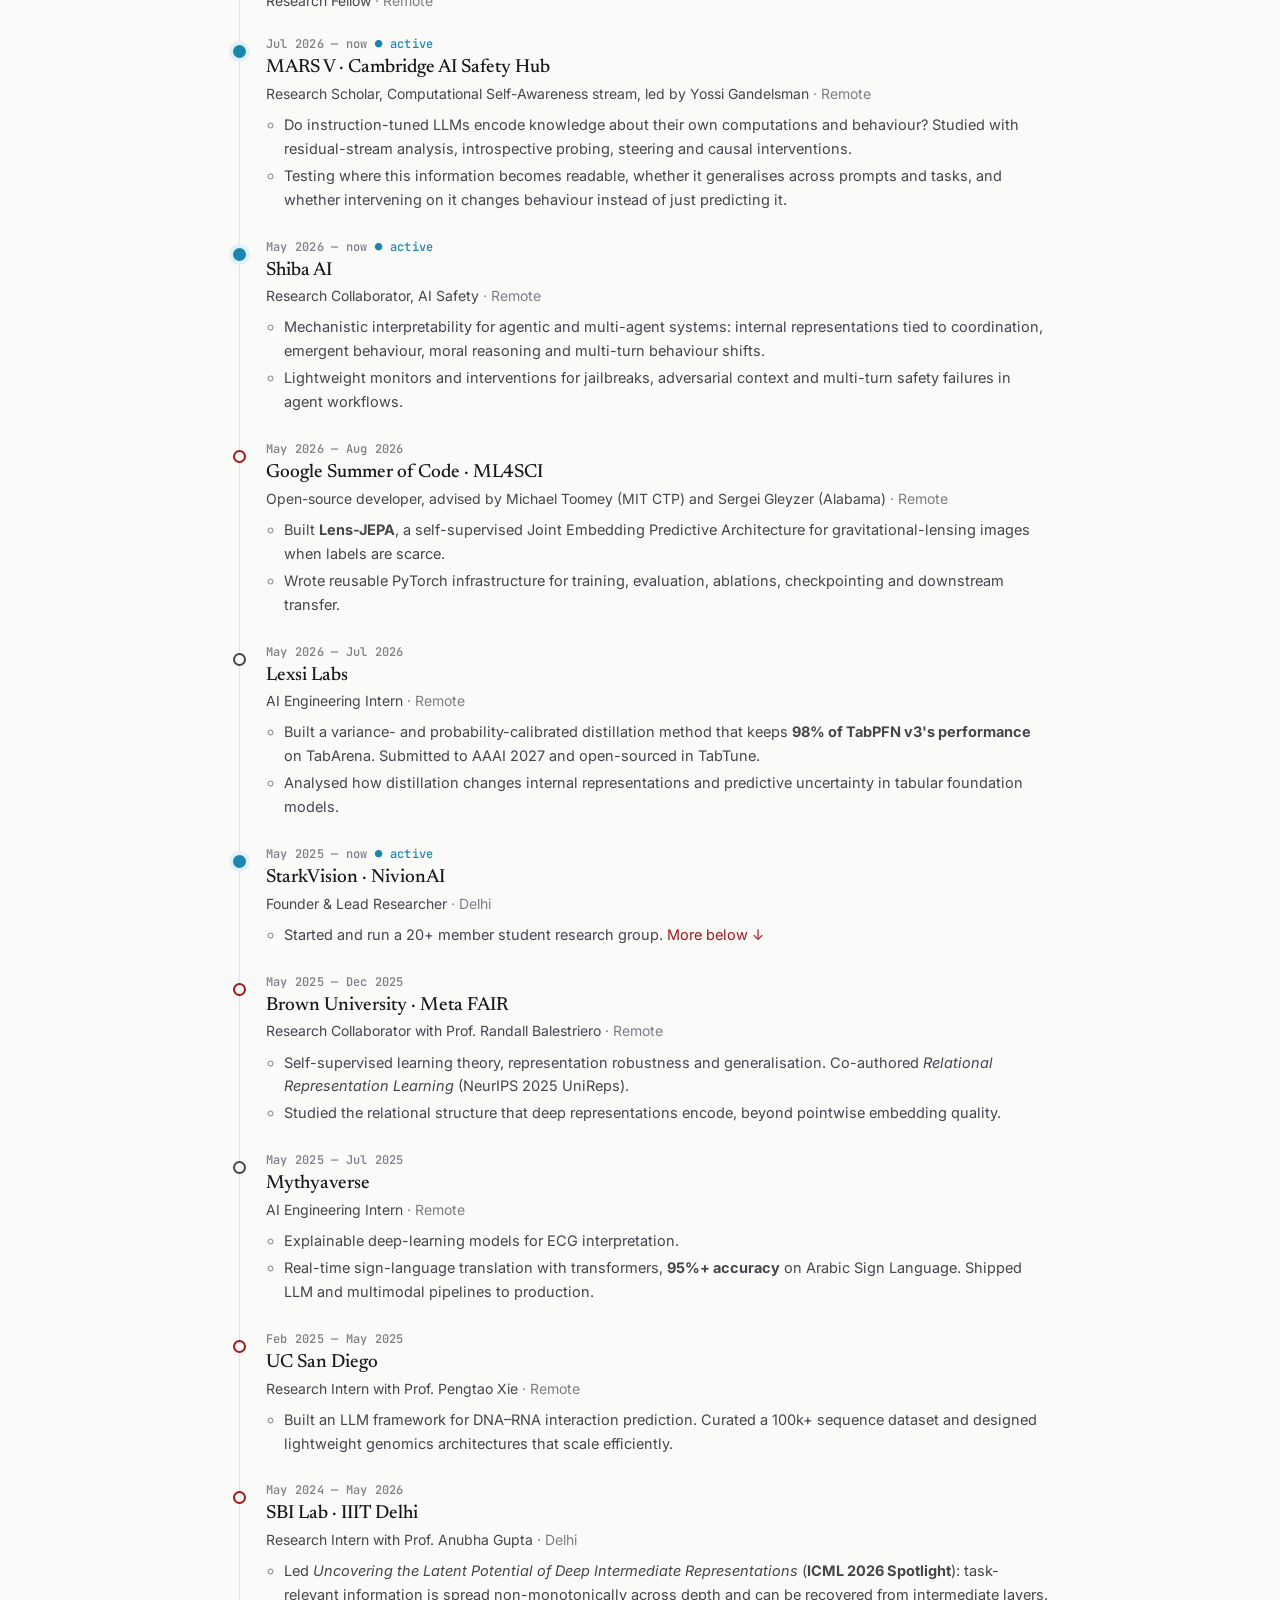
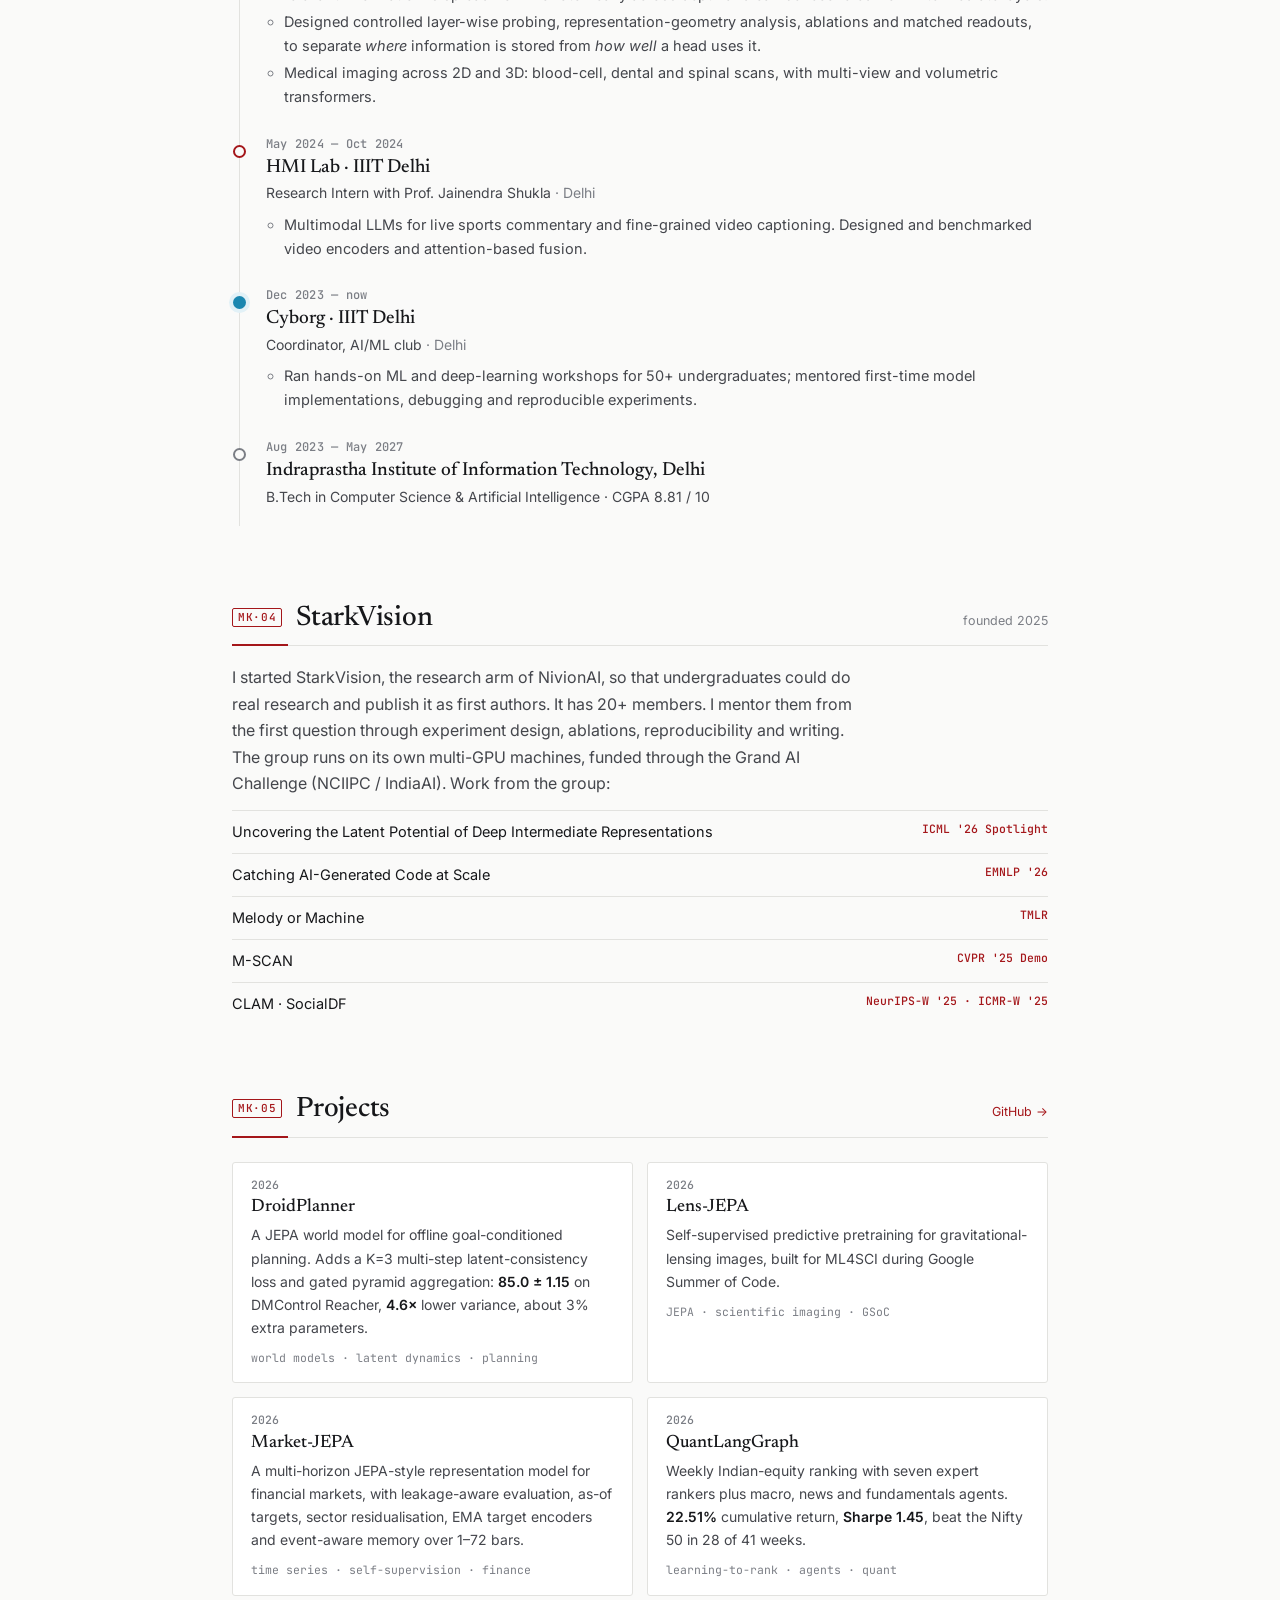
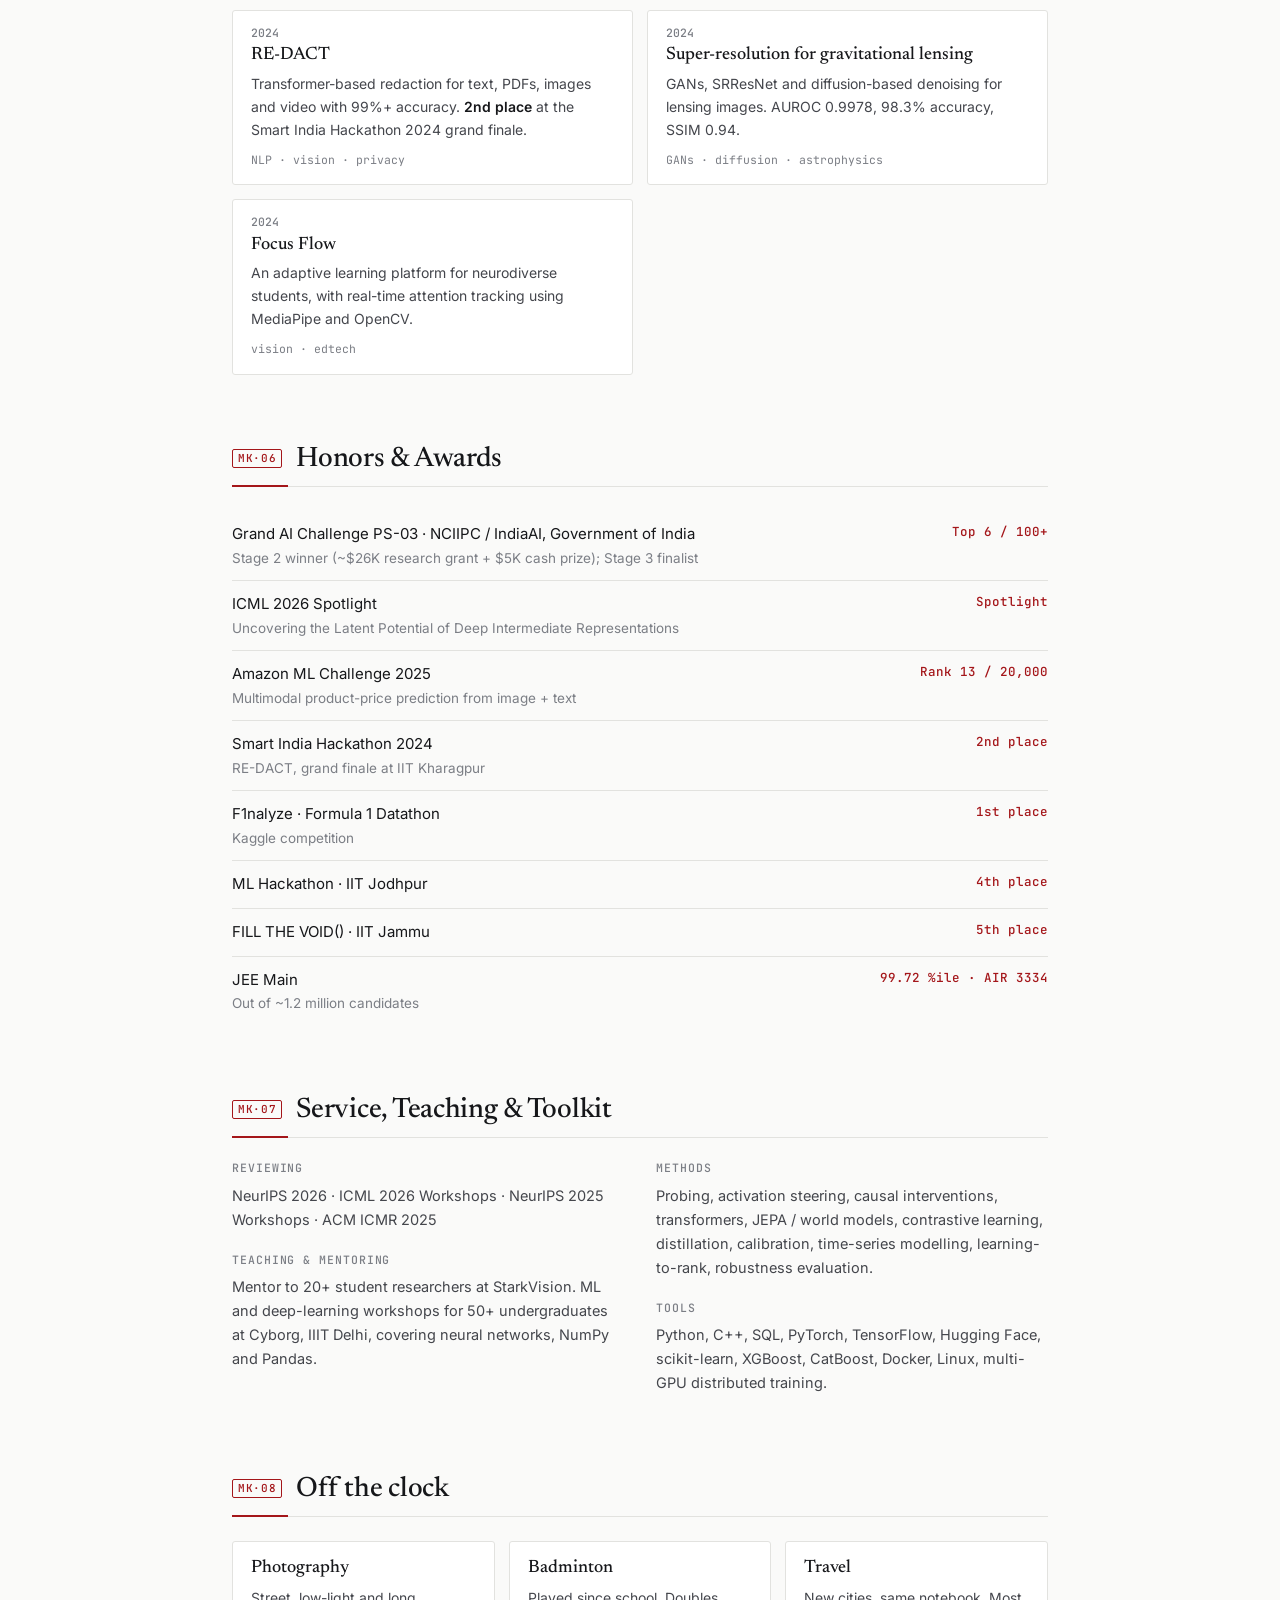
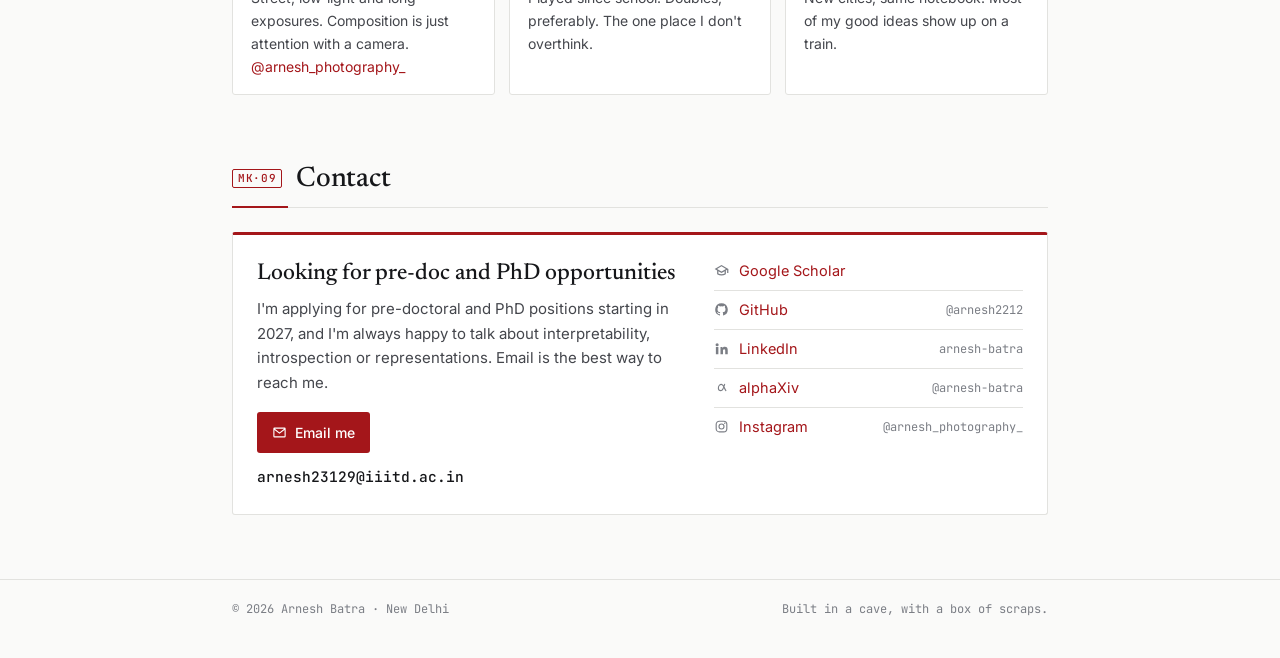
==== commit 805e7ed5: "Unify colour theme and refine Iron Man styling - Drop gold entirely: hot-rod red accent, arc-reactor" ====
--- a/index.html
+++ b/index.html
@@ -11,7 +11,7 @@
 <meta property="og:url" content="https://arnesh.me/">
 <meta property="og:type" content="website">
 <link rel="canonical" href="https://arnesh.me/">
-<link rel="icon" href="data:image/svg+xml,%3Csvg xmlns='http://www.w3.org/2000/svg' viewBox='0 0 64 64'%3E%3Ccircle cx='32' cy='32' r='30' fill='%23a31d24'/%3E%3Ccircle cx='32' cy='32' r='22' fill='none' stroke='%23e8c46a' stroke-width='3'/%3E%3Cpath d='M32 17 L45 40 L19 40 Z' fill='none' stroke='%23bfefff' stroke-width='3.5' stroke-linejoin='round'/%3E%3Ccircle cx='32' cy='32' r='5' fill='%23bfefff'/%3E%3C/svg%3E">
+<link rel="icon" href="data:image/svg+xml,%3Csvg xmlns='http://www.w3.org/2000/svg' viewBox='0 0 64 64'%3E%3Ccircle cx='32' cy='32' r='30' fill='%23a31d24'/%3E%3Ccircle cx='32' cy='32' r='22' fill='none' stroke='%237fdcff' stroke-width='3'/%3E%3Cpath d='M32 17 L45 40 L19 40 Z' fill='none' stroke='%23bfefff' stroke-width='3.5' stroke-linejoin='round'/%3E%3Ccircle cx='32' cy='32' r='5' fill='%23bfefff'/%3E%3C/svg%3E">
 <link rel="preconnect" href="https://fonts.googleapis.com">
 <link rel="preconnect" href="https://fonts.gstatic.com" crossorigin>
 <link href="https://fonts.googleapis.com/css2?family=Newsreader:ital,opsz,wght@0,6..72,400;0,6..72,500;0,6..72,600;1,6..72,400&family=Inter:wght@400;500;600&family=JetBrains+Mono:wght@400;500&display=swap" rel="stylesheet">
@@ -39,21 +39,21 @@
 </script>
 <style>
 :root {
-  --bg: #fbf9f5;
-  --bg-2: #f3efe7;
-  --ink: #1b1a18;
-  --ink-2: #4a4741;
-  --ink-3: #807a70;
-  --rule: #e2dccf;
-  --red: #a31d24;
-  --red-soft: #f6e4e1;
-  --gold: #9a7420;
-  --gold-soft: #f4ebd3;
-  --arc: #1a7fa6;
-  --arc-soft: #e1f0f5;
-  --link: #a31d24;
-  --shadow: 0 1px 0 rgba(0,0,0,.03);
-  --glow: none;
+  --bg: #fafaf9;
+  --bg-2: #f1f1ef;
+  --card: #ffffff;
+  --ink: #16171a;
+  --ink-2: #44464c;
+  --ink-3: #7b7e85;
+  --rule: #e2e2df;
+  --red: #a4161a;
+  --red-2: #7d1013;
+  --red-soft: #f7e6e6;
+  --arc: #1b87b0;
+  --arc-soft: #e2f1f7;
+  --link: #a4161a;
+  --grid: rgba(27,135,176,.07);
+  --glow: 0 0 0 transparent;
   --serif: "Newsreader", "Iowan Old Style", Georgia, serif;
   --sans: "Inter", system-ui, -apple-system, "Segoe UI", sans-serif;
   --mono: "JetBrains Mono", ui-monospace, "SF Mono", Menlo, monospace;
@@ -61,191 +61,154 @@
 }
 @media (prefers-color-scheme: dark) {
   :root:not([data-theme="light"]) {
-    --bg: #0c1015;
-    --bg-2: #131922;
-    --ink: #e8e6e1;
-    --ink-2: #b3b0a8;
-    --ink-3: #7c8591;
-    --rule: #232b36;
-    --red: #e0525a;
-    --red-soft: #2a1417;
-    --gold: #e2bd62;
-    --gold-soft: #282112;
-    --arc: #7fdcff;
-    --arc-soft: #0f2530;
-    --link: #7fdcff;
-    --glow: 0 0 18px rgba(127,220,255,.35);
+    --bg: #0a0e14; --bg-2: #111822; --card: #0e141c;
+    --ink: #e9eaec; --ink-2: #b1b5bc; --ink-3: #7a828e; --rule: #1f2833;
+    --red: #e5484d; --red-2: #ff6b6f; --red-soft: #2a1215;
+    --arc: #7fdcff; --arc-soft: #0d2430; --link: #ff7a7e;
+    --grid: rgba(127,220,255,.06);
+    --glow: 0 0 14px rgba(127,220,255,.45);
     color-scheme: dark;
   }
 }
 :root[data-theme="dark"] {
-  --bg: #0c1015;
-  --bg-2: #131922;
-  --ink: #e8e6e1;
-  --ink-2: #b3b0a8;
-  --ink-3: #7c8591;
-  --rule: #232b36;
-  --red: #e0525a;
-  --red-soft: #2a1417;
-  --gold: #e2bd62;
-  --gold-soft: #282112;
-  --arc: #7fdcff;
-  --arc-soft: #0f2530;
-  --link: #7fdcff;
-  --glow: 0 0 18px rgba(127,220,255,.35);
+  --bg: #0a0e14; --bg-2: #111822; --card: #0e141c;
+  --ink: #e9eaec; --ink-2: #b1b5bc; --ink-3: #7a828e; --rule: #1f2833;
+  --red: #e5484d; --red-2: #ff6b6f; --red-soft: #2a1215;
+  --arc: #7fdcff; --arc-soft: #0d2430; --link: #ff7a7e;
+  --grid: rgba(127,220,255,.06);
+  --glow: 0 0 14px rgba(127,220,255,.45);
   color-scheme: dark;
 }
 
 * { box-sizing: border-box; }
 html { scroll-behavior: smooth; scroll-padding-top: 72px; -webkit-text-size-adjust: 100%; }
-body {
-  margin: 0;
-  background: var(--bg);
-  color: var(--ink);
-  font: 16px/1.65 var(--sans);
-  -webkit-font-smoothing: antialiased;
-  overflow-x: hidden;
-}
+body { margin: 0; background: var(--bg); color: var(--ink); font: 16px/1.65 var(--sans); -webkit-font-smoothing: antialiased; overflow-x: hidden; }
 a { color: var(--link); text-decoration: none; }
 a:hover { text-decoration: underline; text-underline-offset: 3px; }
-::selection { background: var(--gold-soft); color: var(--ink); }
-.wrap { max-width: 860px; margin: 0 auto; padding: 0 16px; }
+::selection { background: var(--red-soft); color: var(--ink); }
+.wrap { max-width: 880px; margin: 0 auto; padding: 0 16px; }
 @media (min-width: 640px) { .wrap { padding: 0 32px; } }
 
 /* ---------- top bar ---------- */
-.bar {
-  position: sticky; top: 0; z-index: 20;
-  background: color-mix(in srgb, var(--bg) 88%, transparent);
-  backdrop-filter: saturate(1.4) blur(10px);
-  -webkit-backdrop-filter: saturate(1.4) blur(10px);
-  border-bottom: 1px solid var(--rule);
-}
+.bar { position: sticky; top: 0; z-index: 20; background: color-mix(in srgb, var(--bg) 86%, transparent); backdrop-filter: saturate(1.4) blur(10px); -webkit-backdrop-filter: saturate(1.4) blur(10px); border-bottom: 1px solid var(--rule); }
+.bar::after { content: ""; position: absolute; left: 0; bottom: -1px; height: 1px; width: 100%; background: linear-gradient(90deg, transparent, var(--red) 50%, transparent); opacity: .35; }
 .bar .wrap { display: flex; align-items: center; gap: 16px; height: 56px; }
 .brand { display: flex; align-items: center; gap: 10px; color: var(--ink); font-family: var(--serif); font-size: 19px; font-weight: 500; white-space: nowrap; }
 .brand:hover { text-decoration: none; }
 .brand svg { width: 26px; height: 26px; flex: none; }
-.nav { display: flex; gap: 18px; margin-left: auto; font-size: 13.5px; overflow-x: auto; scrollbar-width: none; }
-.nav::-webkit-scrollbar { display: none; }
-.nav a { color: var(--ink-3); white-space: nowrap; }
+.nav { display: flex; gap: 20px; margin-left: auto; font-size: 13.5px; }
+.nav a { color: var(--ink-3); white-space: nowrap; padding: 17px 0; }
 .nav a:hover, .nav a.on { color: var(--ink); text-decoration: none; }
 .nav a.on { box-shadow: inset 0 -2px 0 var(--red); }
-.theme-btn {
-  flex: none; width: 32px; height: 32px; border-radius: 50%;
-  border: 1px solid var(--rule); background: transparent; color: var(--ink-2);
-  cursor: pointer; display: grid; place-items: center;
-}
-.theme-btn:hover { color: var(--ink); border-color: var(--ink-3); }
+.theme-btn { flex: none; width: 32px; height: 32px; border-radius: 50%; border: 1px solid var(--rule); background: transparent; color: var(--ink-2); cursor: pointer; display: grid; place-items: center; }
+.theme-btn:hover { color: var(--red); border-color: var(--red); }
 .theme-btn svg { width: 15px; height: 15px; }
-@media (max-width: 720px) { .nav { display: none; } .theme-btn { margin-left: auto; } }
-
-/* ---------- reactor ---------- */
+@media (max-width: 760px) { .nav { display: none; } .theme-btn { margin-left: auto; } }
+
+/* ---------- reactor logo ---------- */
 .reactor .ring-outer { stroke: var(--red); }
-.reactor .ring-gold { stroke: var(--gold); }
+.reactor .ring-arc { stroke: var(--arc); opacity: .7; }
 .reactor .tri, .reactor .core { stroke: var(--arc); fill: none; }
 .reactor .core-dot { fill: var(--arc); }
 .reactor .spin { transform-origin: 50px 50px; animation: spin 40s linear infinite; }
 @keyframes spin { to { transform: rotate(360deg); } }
-@media (prefers-reduced-motion: reduce) { .reactor .spin { animation: none; } html { scroll-behavior: auto; } }
+@keyframes pulse { 50% { opacity: .45; } }
 
 /* ---------- hero ---------- */
-.hero { padding: 64px 0 40px; display: grid; grid-template-columns: 1fr; gap: 36px; align-items: center; }
-@media (min-width: 760px) { .hero { grid-template-columns: 1fr 190px; padding: 88px 0 48px; } }
+.hero-bg { position: relative; }
+.hero-bg::before {
+  content: ""; position: absolute; inset: 0 -200px; z-index: -1; pointer-events: none;
+  background-image: linear-gradient(var(--grid) 1px, transparent 1px), linear-gradient(90deg, var(--grid) 1px, transparent 1px);
+  background-size: 28px 28px;
+  -webkit-mask-image: radial-gradient(ellipse 60% 70% at 70% 40%, #000 30%, transparent 75%);
+          mask-image: radial-gradient(ellipse 60% 70% at 70% 40%, #000 30%, transparent 75%);
+}
+.hero { padding: 56px 0 36px; display: grid; grid-template-columns: 1fr; gap: 28px; align-items: center; }
+@media (min-width: 760px) { .hero { grid-template-columns: 1fr 210px; gap: 40px; padding: 84px 0 44px; } }
 .kicker { font: 500 12px/1 var(--mono); letter-spacing: .08em; text-transform: uppercase; color: var(--ink-3); display: flex; align-items: center; gap: 8px; }
-.kicker .dot { width: 7px; height: 7px; border-radius: 50%; background: var(--arc); box-shadow: 0 0 0 3px var(--arc-soft), var(--glow); }
-h1 { font: 500 clamp(40px, 7vw, 60px)/1.05 var(--serif); letter-spacing: -.015em; margin: 18px 0 16px; }
+.kicker .dot { width: 7px; height: 7px; border-radius: 50%; background: var(--arc); box-shadow: 0 0 0 3px var(--arc-soft), var(--glow); animation: pulse 2.8s ease-in-out infinite; }
+h1 { font: 500 clamp(40px, 7vw, 60px)/1.05 var(--serif); letter-spacing: -.015em; margin: 16px 0 14px; }
 .lede { font: 400 clamp(20px, 2.6vw, 24px)/1.4 var(--serif); color: var(--ink-2); margin: 0 0 22px; max-width: 34ch; }
-.lede em { color: var(--ink); font-style: italic; }
+.lede em { color: var(--red); font-style: italic; }
 .bio { color: var(--ink-2); max-width: 62ch; margin: 0 0 12px; }
 .bio b { color: var(--ink); font-weight: 600; }
-.avatar { position: relative; width: 132px; height: 132px; order: -1; }
-@media (min-width: 760px) { .avatar { width: 190px; height: 190px; order: 0; } }
-.avatar img { position: absolute; inset: 14%; width: 72%; height: 72%; border-radius: 50%; object-fit: cover; background: var(--bg-2); }
+
+/* avatar: HUD target lock */
+.avatar { position: relative; width: 150px; height: 150px; order: -1; }
+@media (min-width: 760px) { .avatar { width: 210px; height: 210px; order: 0; } }
+.avatar img { position: absolute; inset: 15%; width: 70%; height: 70%; border-radius: 50%; object-fit: cover; background: var(--bg-2); }
 .avatar svg { position: absolute; inset: 0; width: 100%; height: 100%; overflow: visible; }
 .avatar .r1 { stroke: var(--red); }
-.avatar .r2 { stroke: var(--gold); }
-.avatar .tick { stroke: var(--ink-3); }
+.avatar .r2 { stroke: var(--arc); opacity: .75; }
+.avatar .tick, .avatar .corner { stroke: var(--ink-3); }
 .avatar .spin { transform-origin: 50px 50px; animation: spin 60s linear infinite; }
-@media (prefers-reduced-motion: reduce) { .avatar .spin { animation: none; } }
-
-/* HUD corner brackets */
-.hud { position: relative; }
-.hud::before, .hud::after { content: ""; position: absolute; width: 10px; height: 10px; border-color: var(--gold); border-style: solid; pointer-events: none; }
-.hud::before { top: -1px; left: -1px; border-width: 1.5px 0 0 1.5px; }
-.hud::after { bottom: -1px; right: -1px; border-width: 0 1.5px 1.5px 0; }
+.avatar .label { font: 500 4px var(--mono); fill: var(--ink-3); letter-spacing: .1em; }
+:root[data-theme="dark"] .avatar .r2 { filter: drop-shadow(0 0 2px var(--arc)); }
+@media (prefers-color-scheme: dark) { :root:not([data-theme="light"]) .avatar .r2 { filter: drop-shadow(0 0 2px var(--arc)); } }
 
 .links { display: flex; flex-wrap: wrap; gap: 8px; margin-top: 22px; }
-.links a {
-  display: inline-flex; align-items: center; gap: 7px;
-  padding: 6px 12px; border: 1px solid var(--rule); border-radius: 999px;
-  color: var(--ink-2); font-size: 13.5px; background: var(--bg);
-  transition: border-color .15s, color .15s;
-}
-.links a:hover { color: var(--ink); border-color: var(--red); text-decoration: none; }
+.links a { display: inline-flex; align-items: center; gap: 7px; padding: 6px 12px; border: 1px solid var(--rule); border-radius: 999px; color: var(--ink-2); font-size: 13.5px; background: var(--card); transition: border-color .15s, color .15s; }
+.links a:hover { color: var(--red); border-color: var(--red); text-decoration: none; }
 .links svg { width: 14px; height: 14px; flex: none; }
 
-.now {
-  margin: 8px 0 0; padding: 16px 18px; border: 1px solid var(--rule);
-  border-radius: 2px; font-size: 14.5px; color: var(--ink-2);
-}
-.now h2 { all: unset; display: block; font: 500 11.5px/1 var(--mono); letter-spacing: .08em; text-transform: uppercase; color: var(--ink-3); margin-bottom: 10px; }
+.now { margin: 4px 0 0; padding: 18px 20px; border: 1px solid var(--rule); border-left: 3px solid var(--red); border-radius: 3px; font-size: 14.5px; color: var(--ink-2); background: var(--card); }
+.now h2 { all: unset; display: flex; align-items: center; gap: 8px; font: 500 11.5px/1 var(--mono); letter-spacing: .08em; text-transform: uppercase; color: var(--red); margin-bottom: 10px; }
 .now ul { margin: 0; padding-left: 18px; }
 .now li { margin: 3px 0; }
-.now li::marker { color: var(--red); }
-.cta { display: flex; flex-wrap: wrap; align-items: center; gap: 10px 16px; margin-top: 14px; padding-top: 14px; border-top: 1px dashed var(--rule); }
+.now li::marker { color: var(--ink-3); }
+.cta { display: flex; flex-wrap: wrap; align-items: center; gap: 10px 16px; margin-top: 14px; padding-top: 14px; border-top: 1px solid var(--rule); }
 .cta p { margin: 0; flex: 1 1 260px; color: var(--ink); }
-.btn {
-  display: inline-flex; align-items: center; gap: 8px; padding: 8px 14px; border-radius: 2px;
-  background: var(--red); color: #fff; font-size: 14px; font-weight: 500;
-}
-.btn:hover { text-decoration: none; filter: brightness(1.08); }
+.btn { display: inline-flex; align-items: center; gap: 8px; padding: 9px 15px; border-radius: 3px; background: var(--red); color: #fff; font-size: 14px; font-weight: 500; transition: background .15s; }
+.btn:hover { text-decoration: none; background: var(--red-2); }
 .btn svg { width: 15px; height: 15px; }
-:root[data-theme="dark"] .btn { color: #0c1015; }
-@media (prefers-color-scheme: dark) { :root:not([data-theme="light"]) .btn { color: #0c1015; } }
+:root[data-theme="dark"] .btn { color: #140405; }
+@media (prefers-color-scheme: dark) { :root:not([data-theme="light"]) .btn { color: #140405; } }
 
 /* ---------- sections ---------- */
-section { padding: 56px 0 8px; }
-.sec-head { display: flex; align-items: baseline; gap: 14px; border-bottom: 1px solid var(--rule); padding-bottom: 10px; margin-bottom: 24px; }
-.mk { font: 500 11.5px/1 var(--mono); letter-spacing: .06em; color: var(--red); white-space: nowrap; }
+section { padding: 60px 0 8px; }
+.sec-head { position: relative; display: flex; align-items: baseline; gap: 14px; border-bottom: 1px solid var(--rule); padding-bottom: 10px; margin-bottom: 24px; }
+.sec-head::after { content: ""; position: absolute; left: 0; bottom: -1px; width: 56px; height: 2px; background: var(--red); }
+.mk { font: 500 11px/1 var(--mono); letter-spacing: .06em; color: var(--red); white-space: nowrap; border: 1px solid currentColor; padding: 3px 5px; border-radius: 2px; transform: translateY(-4px); }
 .sec-head h2 { font: 500 28px/1.2 var(--serif); margin: 0; letter-spacing: -.01em; }
 .sec-head .aside { margin-left: auto; font-size: 12.5px; color: var(--ink-3); text-align: right; }
-.intro { color: var(--ink-2); max-width: 64ch; margin: -6px 0 22px; }
+.intro { color: var(--ink-2); max-width: 64ch; margin: -6px 0 20px; }
 
 /* research questions */
 .qs { list-style: none; margin: 0; padding: 0; counter-reset: q; }
-.qs li { display: grid; grid-template-columns: 34px 1fr; padding: 14px 0; border-top: 1px solid var(--rule); counter-increment: q; }
+.qs li { display: grid; grid-template-columns: 38px 1fr; padding: 16px 0; border-top: 1px solid var(--rule); counter-increment: q; }
 .qs li:first-child { border-top: 0; padding-top: 0; }
 .qs li::before { content: "0" counter(q); font: 500 12px/1.9 var(--mono); color: var(--red); }
-.qs h3 { font: 500 18px/1.35 var(--serif); margin: 0 0 3px; }
+.qs h3 { font: 500 18.5px/1.35 var(--serif); margin: 0 0 3px; }
 .qs p { margin: 0; font-size: 14.5px; color: var(--ink-2); }
-.qs .refs { margin-top: 5px; font: 400 11.5px/1.5 var(--mono); color: var(--ink-3); }
+.qs .refs { margin-top: 6px; font: 400 11.5px/1.5 var(--mono); color: var(--ink-3); }
 
 /* publications */
 .filters { display: flex; flex-wrap: wrap; gap: 6px; margin: -4px 0 18px; }
-.filters button {
-  font: 500 12.5px/1 var(--sans); padding: 7px 12px; border-radius: 999px; cursor: pointer;
-  border: 1px solid var(--rule); background: transparent; color: var(--ink-2);
-}
-.filters button[aria-pressed="true"] { background: var(--ink); color: var(--bg); border-color: var(--ink); }
-.filters .count { opacity: .6; margin-left: 4px; }
-.pub-year { font: 500 12px/1 var(--mono); color: var(--ink-3); letter-spacing: .08em; margin: 26px 0 6px; }
+.filters button { font: 500 12.5px/1 var(--sans); padding: 7px 12px; border-radius: 999px; cursor: pointer; border: 1px solid var(--rule); background: var(--card); color: var(--ink-2); }
+.filters button:hover { border-color: var(--red); color: var(--red); }
+.filters button[aria-pressed="true"] { background: var(--red); color: #fff; border-color: var(--red); }
+:root[data-theme="dark"] .filters button[aria-pressed="true"] { color: #140405; }
+@media (prefers-color-scheme: dark) { :root:not([data-theme="light"]) .filters button[aria-pressed="true"] { color: #140405; } }
+.filters .count { opacity: .65; margin-left: 5px; }
+.pub-year { display: flex; align-items: center; gap: 10px; font: 500 12px/1 var(--mono); color: var(--ink-3); letter-spacing: .08em; margin: 28px 0 4px; }
+.pub-year::after { content: ""; flex: 1; height: 1px; background: var(--rule); }
 .pub-year:first-of-type { margin-top: 0; }
 .pubs { list-style: none; margin: 0; padding: 0; }
 .pub { display: grid; grid-template-columns: 1fr; gap: 4px 20px; padding: 16px 0; border-top: 1px solid var(--rule); }
 .pub:first-child { border-top: 0; }
 @media (min-width: 640px) { .pub { grid-template-columns: 150px 1fr; } }
 .venue { display: flex; flex-wrap: wrap; align-content: flex-start; gap: 6px; }
+@media (min-width: 640px) { .venue { flex-direction: column; gap: 3px; } }
 .tag { font: 500 12px/1.3 var(--mono); white-space: nowrap; color: var(--ink-2); }
-.tag.conf { color: var(--red); }
-.tag.jour { color: var(--gold); }
+.tag.conf, .tag.jour { color: var(--red); }
 .tag.work { color: var(--ink-3); }
-.tag.star { color: var(--gold); }
+.tag.star { color: var(--arc); }
 .tag.star::before { content: "★ "; }
-@media (min-width: 640px) { .venue { flex-direction: column; gap: 3px; } }
 .pub h3 { font: 500 18px/1.35 var(--serif); margin: 0; }
 .pub h3 a { color: var(--ink); }
-.pub h3 a:hover { color: var(--link); }
+.pub h3 a:hover { color: var(--red); }
 .authors { font-size: 14px; color: var(--ink-2); margin-top: 3px; }
-.authors .me { color: var(--ink); font-weight: 600; }
+.authors .me { color: var(--ink); font-weight: 600; text-decoration: underline; text-decoration-color: var(--red); text-decoration-thickness: 1.5px; text-underline-offset: 3px; }
 .where { font-size: 13.5px; color: var(--ink-3); font-style: italic; margin-top: 1px; }
 .tldr { font-size: 14px; color: var(--ink-2); margin: 6px 0 0; }
 .plinks { display: flex; gap: 12px; margin-top: 6px; font: 500 12.5px/1 var(--mono); }
@@ -254,39 +217,36 @@
 .pub[hidden], .pub-year[hidden] { display: none; }
 .note { font-size: 12.5px; color: var(--ink-3); margin-top: 18px; }
 
-/* timeline: gantt overview */
-.gantt { border: 1px solid var(--rule); border-radius: 4px; padding: 14px 14px 10px; background: var(--bg); margin-bottom: 28px; overflow-x: auto; }
+/* timeline: overview */
+.gantt { border: 1px solid var(--rule); border-radius: 3px; padding: 16px 14px 10px; background: var(--card); margin-bottom: 30px; overflow-x: auto; }
 .gantt-inner { min-width: 560px; position: relative; }
 .g-axis { display: grid; margin-left: 150px; font: 400 11px/1 var(--mono); color: var(--ink-3); border-bottom: 1px solid var(--rule); padding-bottom: 6px; margin-bottom: 6px; }
 .g-row { display: flex; align-items: center; height: 22px; }
 .g-label { width: 150px; flex: none; font-size: 12px; color: var(--ink-2); white-space: nowrap; overflow: hidden; text-overflow: ellipsis; padding-right: 10px; }
 .g-track { position: relative; flex: 1; height: 100%; }
-.g-bar { position: absolute; top: 6px; height: 10px; border-radius: 2px; background: var(--red); opacity: .85; }
-.g-bar.industry { background: var(--gold); }
-.g-bar.lead { background: var(--ink-3); }
-.g-bar.edu { background: var(--arc); opacity: .55; }
-.g-bar.open { background-image: linear-gradient(90deg, transparent 0, transparent calc(100% - 14px), var(--bg) 100%); }
-.g-row:hover .g-bar { opacity: 1; box-shadow: var(--glow); }
+.g-bar { position: absolute; top: 7px; height: 8px; border-radius: 1px; background: var(--red); }
+.g-bar.industry { background: var(--ink-2); }
+.g-bar.lead { background: transparent; border: 1.5px solid var(--red); }
+.g-bar.edu { background: var(--rule); }
+.g-row:hover .g-bar { filter: brightness(1.15); }
+.g-row:hover .g-label { color: var(--red); }
 .g-grid { position: absolute; top: 0; bottom: 0; width: 1px; background: var(--rule); }
-.g-today { position: absolute; top: -4px; bottom: 0; width: 0; border-left: 1px dashed var(--red); }
-.g-today span { position: absolute; top: -12px; left: 4px; font: 500 10px/1 var(--mono); color: var(--red); white-space: nowrap; }
+.g-today { position: absolute; top: -4px; bottom: 0; width: 0; border-left: 1px dashed var(--arc); }
+.g-today span { position: absolute; top: -12px; left: 4px; font: 500 10px/1 var(--mono); color: var(--arc); white-space: nowrap; }
 .legend { display: flex; flex-wrap: wrap; gap: 14px; font-size: 12px; color: var(--ink-3); margin-top: 10px; }
-.legend i { display: inline-block; width: 10px; height: 10px; border-radius: 2px; margin-right: 6px; vertical-align: -1px; }
+.legend i { display: inline-block; width: 12px; height: 8px; border-radius: 1px; margin-right: 6px; vertical-align: 0; }
 
 /* timeline: detail */
 .tl { list-style: none; margin: 0; padding: 0; position: relative; }
 .tl::before { content: ""; position: absolute; left: 7px; top: 8px; bottom: 8px; width: 1px; background: var(--rule); }
 .tl > li { position: relative; padding: 0 0 26px 34px; }
-.tl > li::before {
-  content: ""; position: absolute; left: 0; top: 6px; width: 15px; height: 15px; border-radius: 50%;
-  background: var(--bg); border: 2px solid var(--red); box-sizing: border-box;
-}
-.tl > li[data-kind="industry"]::before { border-color: var(--gold); }
-.tl > li[data-kind="lead"]::before { border-color: var(--ink-3); }
-.tl > li[data-kind="edu"]::before { border-color: var(--arc); }
+.tl > li::before { content: ""; position: absolute; left: 1px; top: 7px; width: 13px; height: 13px; border-radius: 50%; background: var(--bg); border: 2px solid var(--red); box-sizing: border-box; }
+.tl > li[data-kind="industry"]::before { border-color: var(--ink-2); }
+.tl > li[data-kind="lead"]::before { border-color: var(--red); border-style: dotted; }
+.tl > li[data-kind="edu"]::before { border-color: var(--ink-3); }
 .tl > li.current::before { background: var(--arc); border-color: var(--arc); box-shadow: 0 0 0 4px var(--arc-soft), var(--glow); }
 .tl .when { font: 500 12px/1 var(--mono); color: var(--ink-3); letter-spacing: .02em; }
-.tl .when .live { color: var(--arc); margin-left: 6px; }
+.tl .when .live { color: var(--arc); margin-left: 8px; }
 .tl h3 { font: 500 19px/1.3 var(--serif); margin: 6px 0 1px; }
 .tl .role { font-size: 14px; color: var(--ink-2); }
 .tl .role .loc { color: var(--ink-3); }
@@ -297,22 +257,23 @@
 /* starkvision */
 .stark p { color: var(--ink-2); max-width: 64ch; margin: -6px 0 14px; }
 .stark-out { list-style: none; margin: 0; padding: 0; font-size: 14.5px; }
-.stark-out li { display: flex; gap: 12px; padding: 8px 0; border-top: 1px solid var(--rule); }
-.stark-out .v { margin-left: auto; font: 500 11.5px/1.6 var(--mono); color: var(--ink-3); white-space: nowrap; }
-
-/* cards: projects */
+.stark-out li { display: flex; gap: 12px; padding: 9px 0; border-top: 1px solid var(--rule); }
+.stark-out .v { margin-left: auto; font: 500 11.5px/1.6 var(--mono); color: var(--red); white-space: nowrap; }
+
+/* projects */
 .cards { display: grid; grid-template-columns: 1fr; gap: 14px; }
 @media (min-width: 640px) { .cards { grid-template-columns: 1fr 1fr; } }
-.card { border: 1px solid var(--rule); border-radius: 4px; padding: 16px 18px; background: var(--bg); }
+.card { border: 1px solid var(--rule); border-radius: 3px; padding: 16px 18px; background: var(--card); transition: border-color .15s; }
+.card:hover { border-color: color-mix(in srgb, var(--red) 45%, var(--rule)); }
 .card .yr { font: 500 11.5px/1 var(--mono); color: var(--ink-3); }
 .card h3 { font: 500 18px/1.3 var(--serif); margin: 6px 0 4px; }
 .card p { margin: 0; font-size: 14px; color: var(--ink-2); }
-.card .kw { margin-top: 10px; font: 400 11.5px/1.5 var(--mono); color: var(--gold); }
+.card .kw { margin-top: 10px; font: 400 11.5px/1.5 var(--mono); color: var(--ink-3); }
 .card b.num { color: var(--ink); font-weight: 600; }
 
 /* lists */
 .rows { list-style: none; margin: 0; padding: 0; }
-.rows li { display: grid; grid-template-columns: 1fr; gap: 2px 18px; padding: 10px 0; border-top: 1px solid var(--rule); font-size: 15px; }
+.rows li { display: grid; grid-template-columns: 1fr; gap: 2px 18px; padding: 11px 0; border-top: 1px solid var(--rule); font-size: 15px; }
 .rows li:first-child { border-top: 0; }
 @media (min-width: 640px) { .rows li { grid-template-columns: 1fr auto; } }
 .rows .r { font: 500 12.5px/1.6 var(--mono); color: var(--red); white-space: nowrap; }
@@ -320,32 +281,33 @@
 
 .two { display: grid; grid-template-columns: 1fr; gap: 32px; }
 @media (min-width: 720px) { .two { grid-template-columns: 1fr 1fr; } }
-.mini h3 { font: 500 12px/1 var(--mono); letter-spacing: .08em; text-transform: uppercase; color: var(--ink-3); margin: 0 0 10px; }
+.mini h3 { font: 500 11.5px/1 var(--mono); letter-spacing: .08em; text-transform: uppercase; color: var(--ink-3); margin: 0 0 10px; }
 .mini p { margin: 0 0 10px; font-size: 14.5px; color: var(--ink-2); }
-.mini p b { color: var(--ink); font-weight: 600; }
 
 /* off-hours */
 .off { display: grid; grid-template-columns: 1fr; gap: 14px; }
 @media (min-width: 640px) { .off { grid-template-columns: repeat(3, 1fr); } }
-.off div { padding: 16px; border-top: 2px solid var(--gold); background: var(--bg-2); border-radius: 0 0 4px 4px; }
+.off div { padding: 16px 18px; border: 1px solid var(--rule); border-radius: 3px; background: var(--card); }
 .off h3 { font: 500 18px/1.2 var(--serif); margin: 0 0 6px; }
 .off p { margin: 0; font-size: 14px; color: var(--ink-2); }
 
 /* contact */
-.contact-box { border: 1px solid var(--rule); padding: 24px; display: grid; grid-template-columns: 1fr; gap: 20px; }
+.contact-box { border: 1px solid var(--rule); border-top: 3px solid var(--red); border-radius: 3px; padding: 24px; display: grid; grid-template-columns: 1fr; gap: 24px; background: var(--card); }
 @media (min-width: 680px) { .contact-box { grid-template-columns: 1.4fr 1fr; align-items: start; } }
-.contact-box h3 { font: 500 22px/1.3 var(--serif); margin: 0 0 8px; }
-.contact-box p { margin: 0 0 14px; color: var(--ink-2); font-size: 15px; }
-.email { font: 500 15px/1.4 var(--mono); color: var(--ink); word-break: break-all; }
+.contact-box h3 { font: 500 23px/1.3 var(--serif); margin: 0 0 8px; }
+.contact-box p { margin: 0 0 16px; color: var(--ink-2); font-size: 15px; }
+.email { font: 500 14.5px/1.4 var(--mono); color: var(--ink); word-break: break-all; }
 .contact-list { list-style: none; margin: 0; padding: 0; font-size: 14.5px; }
-.contact-list li { display: flex; gap: 10px; align-items: center; padding: 6px 0; border-top: 1px solid var(--rule); }
-.contact-list li:first-child { border-top: 0; }
+.contact-list li { display: flex; gap: 10px; align-items: center; padding: 7px 0; border-top: 1px solid var(--rule); }
+.contact-list li:first-child { border-top: 0; padding-top: 0; }
 .contact-list svg { width: 15px; height: 15px; color: var(--ink-3); flex: none; }
 .contact-list span { margin-left: auto; font: 400 12px/1 var(--mono); color: var(--ink-3); }
 
 /* footer */
 footer { margin-top: 56px; border-top: 1px solid var(--rule); padding: 20px 0 40px; }
 .colophon { display: flex; flex-wrap: wrap; gap: 8px 18px; justify-content: space-between; font: 400 12px/1.5 var(--mono); color: var(--ink-3); }
+
+@media (prefers-reduced-motion: reduce) { .reactor .spin, .avatar .spin, .kicker .dot { animation: none; } html { scroll-behavior: auto; } }
 </style>
 </head>
 <body>
@@ -366,7 +328,7 @@
     <a class="brand" href="#top" aria-label="Arnesh Batra — top">
       <svg class="reactor" viewBox="0 0 100 100" aria-hidden="true">      <circle class="ring-outer" cx="50" cy="50" r="46" fill="none" stroke-width="4"/>
       <g class="spin">
-        <circle class="ring-gold" cx="50" cy="50" r="37" fill="none" stroke-width="2" stroke-dasharray="6 4.2"/>
+        <circle class="ring-arc" cx="50" cy="50" r="37" fill="none" stroke-width="2" stroke-dasharray="6 4.2"/>
       </g>
       <path class="tri" d="M50 24 L72.5 63 L27.5 63 Z" stroke-width="4" stroke-linejoin="round"/>
       <circle class="core" cx="50" cy="50" r="10" stroke-width="2.5"/>
@@ -392,7 +354,7 @@
 <main class="wrap" id="top">
 
   <!-- ================= HERO ================= -->
-  <div class="hero">
+  <div class="hero hero-bg">
     <div>
       <div class="kicker"><span class="dot"></span>IIIT Delhi · New Delhi, India</div>
       <h1>Arnesh Batra</h1>
@@ -411,18 +373,21 @@
     <div class="avatar">
       <img src="avatar.jpg" alt="Arnesh Batra" width="460" height="460">
       <svg viewBox="0 0 100 100" aria-hidden="true">
-        <circle class="r1" cx="50" cy="50" r="48" fill="none" stroke-width="1.6"/>
-        <g class="spin"><circle class="r2" cx="50" cy="50" r="44" fill="none" stroke-width="1.2" stroke-dasharray="4.6 2.3"/></g>
-        <g class="tick" stroke-width="1.2">
-          <line x1="50" y1="0" x2="50" y2="4"/><line x1="50" y1="96" x2="50" y2="100"/>
-          <line x1="0" y1="50" x2="4" y2="50"/><line x1="96" y1="50" x2="100" y2="50"/>
+        <circle class="r1" cx="50" cy="50" r="42" fill="none" stroke-width="1.4"/>
+        <g class="spin"><circle class="r2" cx="50" cy="50" r="38.5" fill="none" stroke-width="1" stroke-dasharray="3.2 2"/></g>
+        <g class="tick" stroke-width="1">
+          <line x1="50" y1="5" x2="50" y2="9"/><line x1="50" y1="91" x2="50" y2="95"/>
+          <line x1="5" y1="50" x2="9" y2="50"/><line x1="91" y1="50" x2="95" y2="50"/>
+        </g>
+        <g class="corner" fill="none" stroke-width="1">
+          <path d="M1 10 V1 H10"/><path d="M90 1 H99 V10"/><path d="M99 90 V99 H90"/><path d="M10 99 H1 V90"/>
         </g>
       </svg>
     </div>
   </div>
 
-  <div class="now hud">
-    <h2>Now · Fall 2026</h2>
+  <div class="now">
+    <h2><span class="kicker" style="display:inline"><span class="dot" style="display:inline-block"></span></span>Now · Fall 2026</h2>
     <ul>
       <li>Research fellow at SPAR.</li>
       <li>MARS V scholar: probing and steering LLMs for self-knowledge about their own behaviour.</li>
@@ -615,7 +580,7 @@
     <div class="sec-head"><span class="mk">MK·03</span><h2>Timeline</h2><span class="aside">research · industry · leadership · education</span></div>
 
     <div class="gantt" aria-hidden="true"><div class="gantt-inner" id="gantt"></div>
-      <div class="legend"><span><i style="background:var(--red)"></i>Research</span><span><i style="background:var(--gold)"></i>Industry</span><span><i style="background:var(--ink-3)"></i>Leadership</span><span><i style="background:var(--arc);opacity:.55"></i>Education</span></div>
+      <div class="legend"><span><i style="background:var(--red)"></i>Research</span><span><i style="background:var(--ink-2)"></i>Industry</span><span><i style="border:1.5px solid var(--red)"></i>Leadership</span><span><i style="background:var(--rule)"></i>Education</span></div>
     </div>
 
     <ol class="tl" id="tl">
@@ -838,7 +803,7 @@
 
   <section id="contact">
     <div class="sec-head"><span class="mk">MK·09</span><h2>Contact</h2></div>
-    <div class="contact-box hud">
+    <div class="contact-box">
       <div>
         <h3>Looking for pre-doc and PhD opportunities</h3>
         <p>I'm applying for pre-doctoral and PhD positions starting in 2027, and I'm always happy to talk about interpretability, introspection or representations. Email is the best way to reach me.</p>
@@ -961,7 +926,7 @@
     secs.forEach(function (s) { if (s) io.observe(s); });
   }
 
-  try { console.log('%cJ.A.R.V.I.S.%c  All systems nominal. Say hi: arnesh23129@iiitd.ac.in', 'color:#a31d24;font-weight:bold', 'color:inherit'); } catch (e) {}
+  try { console.log('%cJ.A.R.V.I.S.%c  All systems nominal. Say hi: arnesh23129@iiitd.ac.in', 'color:#a4161a;font-weight:bold', 'color:inherit'); } catch (e) {}
 })();
 </script>
 </body>
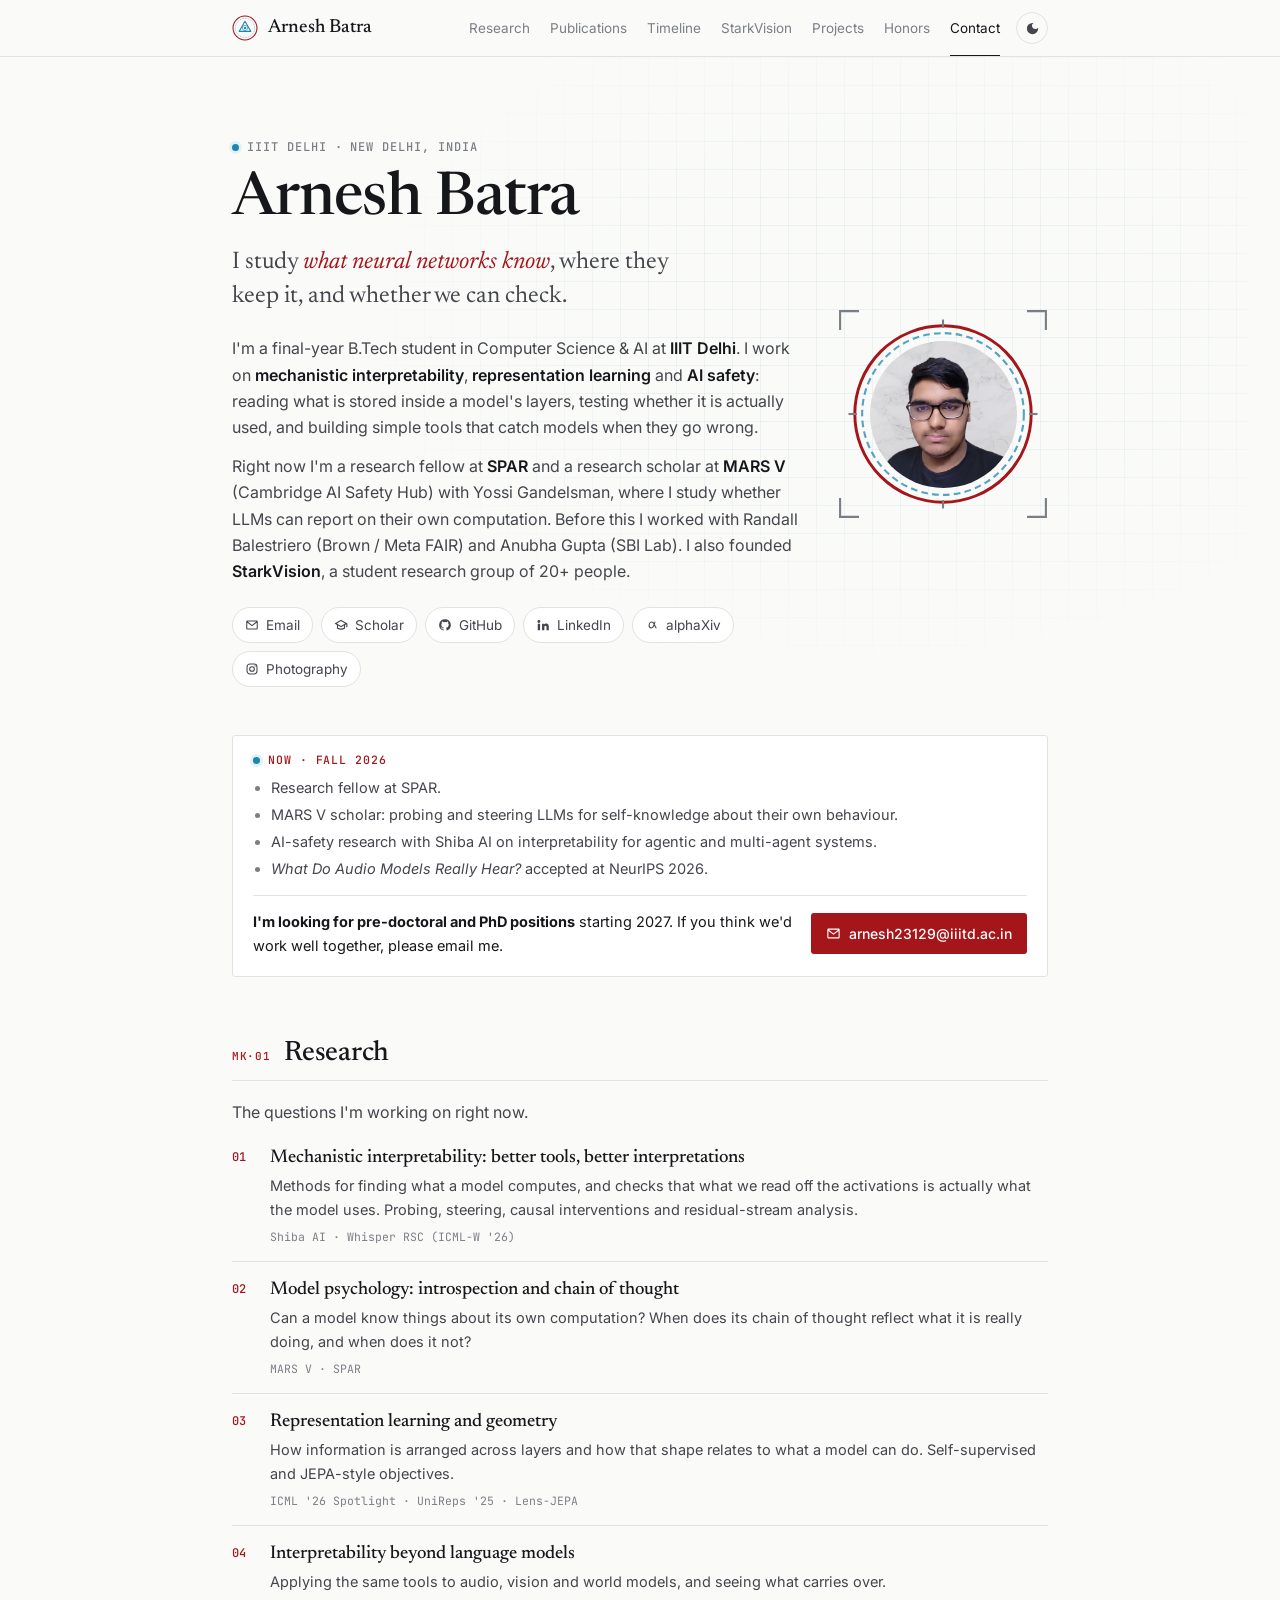
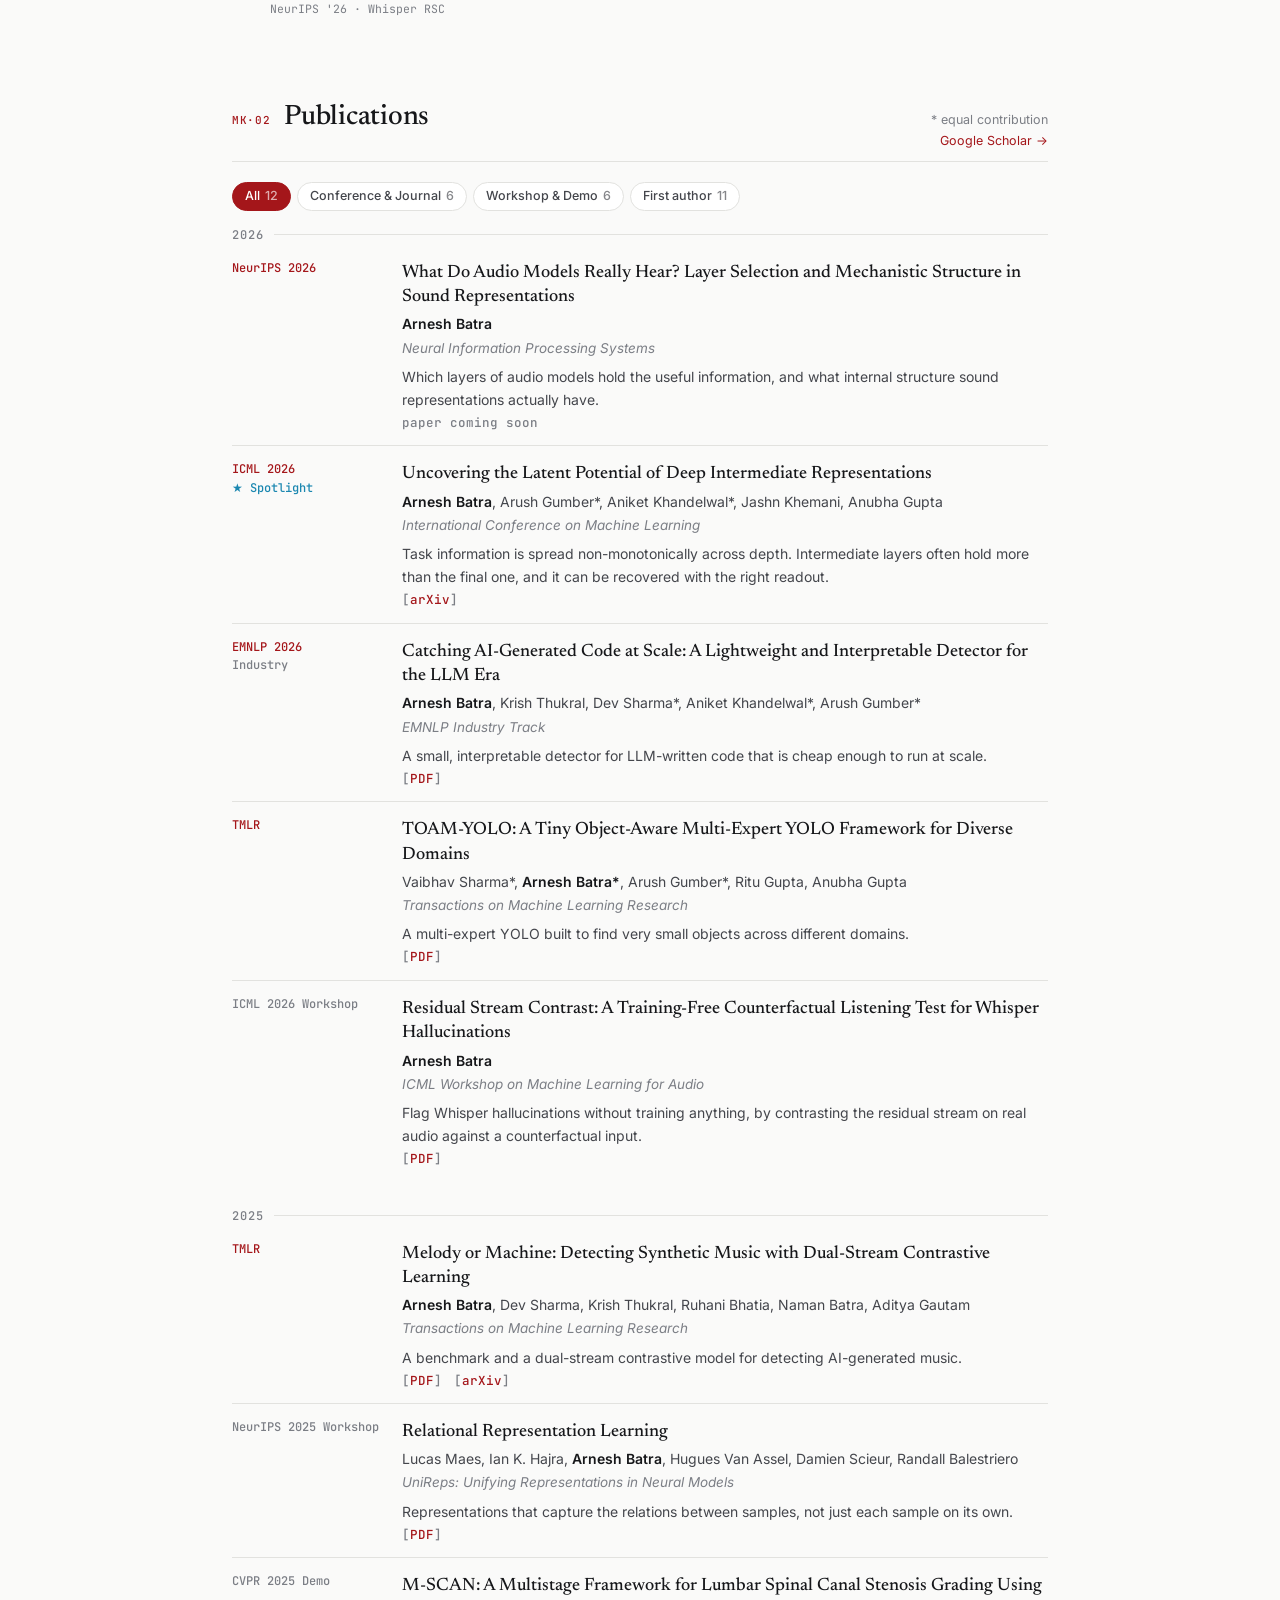
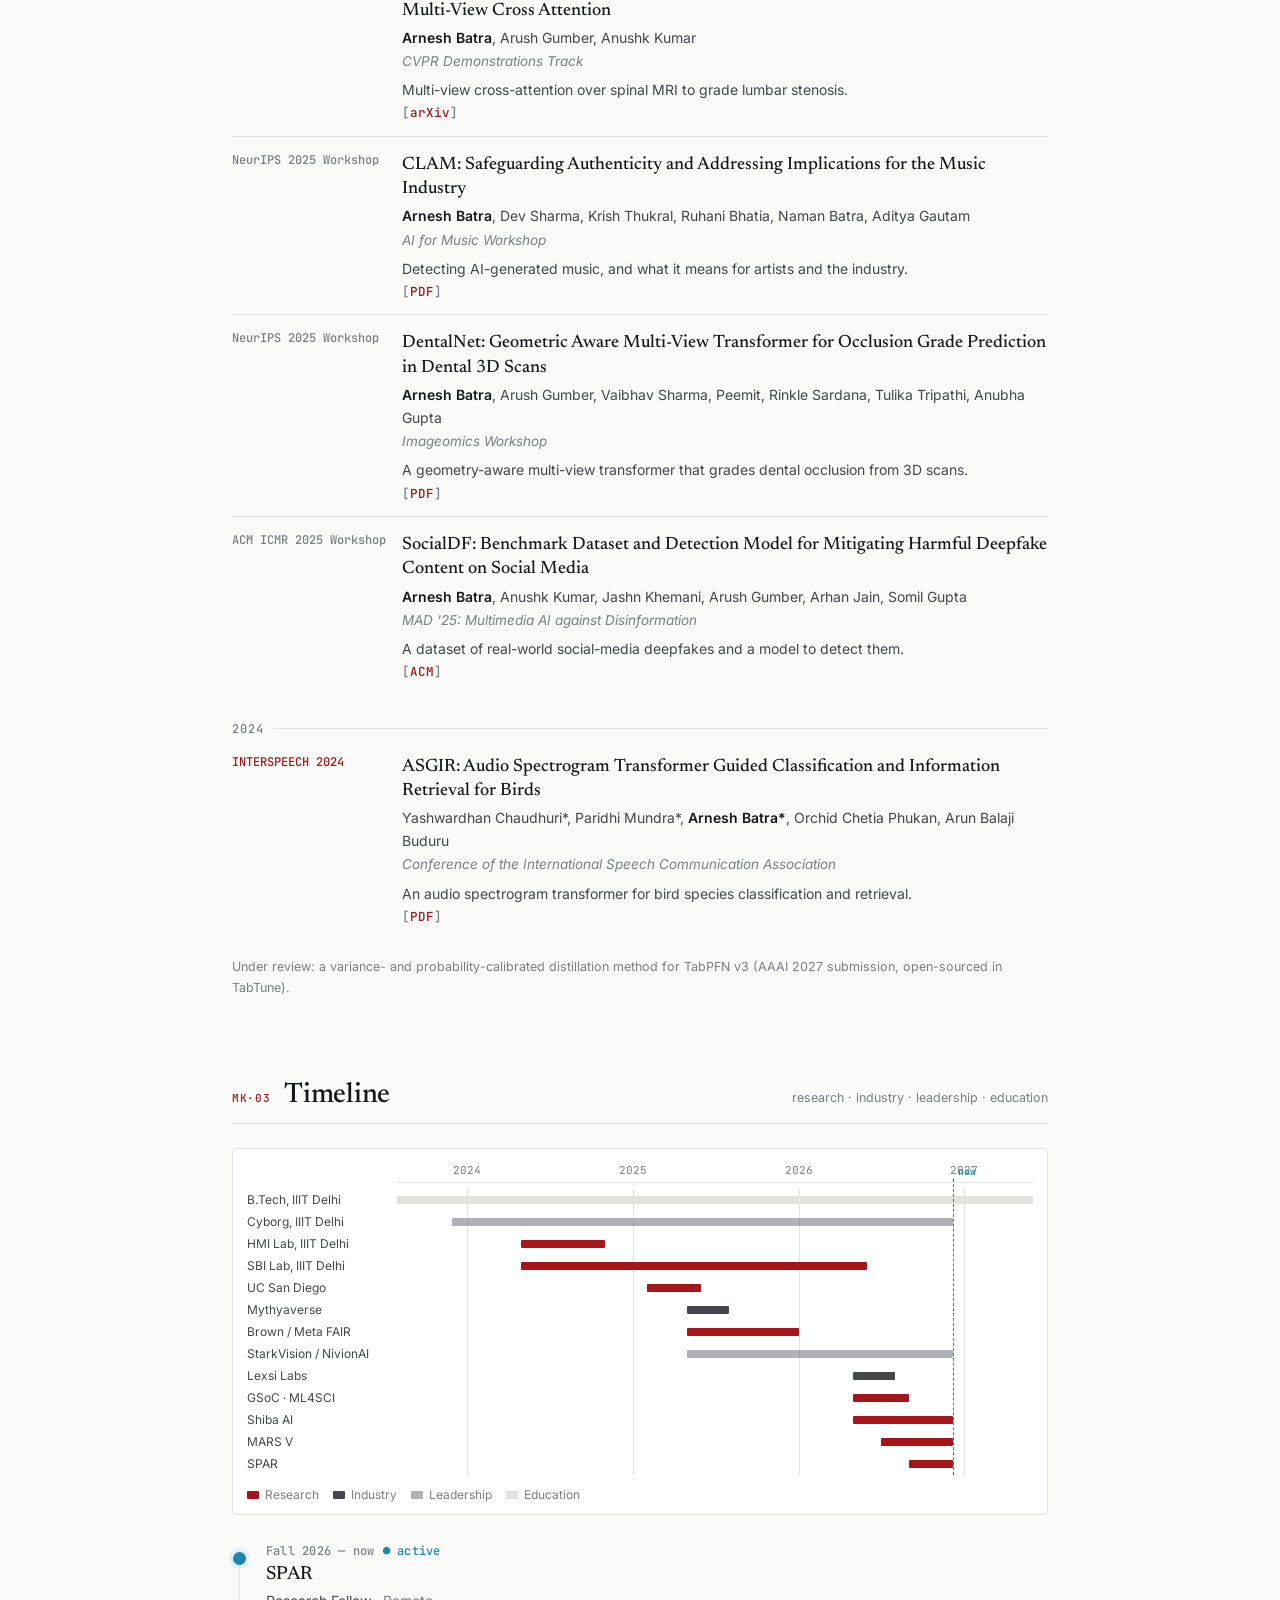
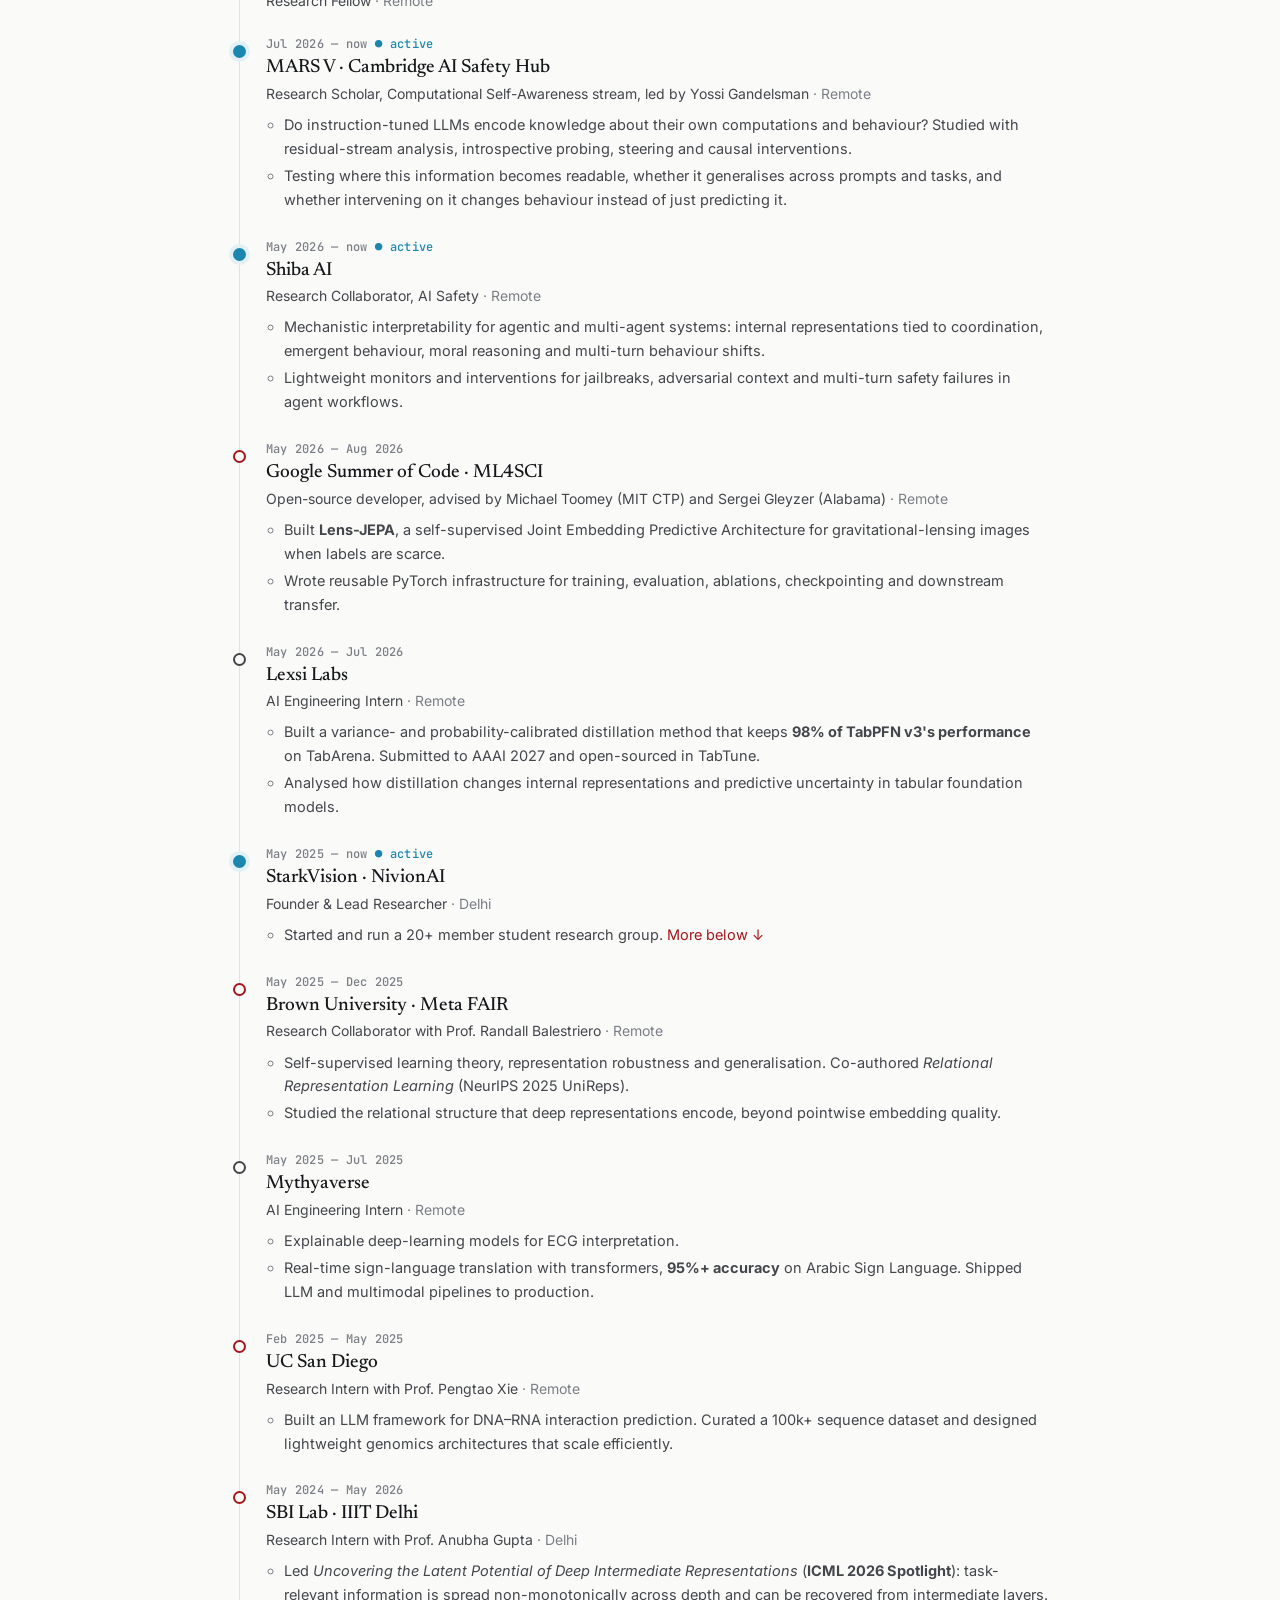
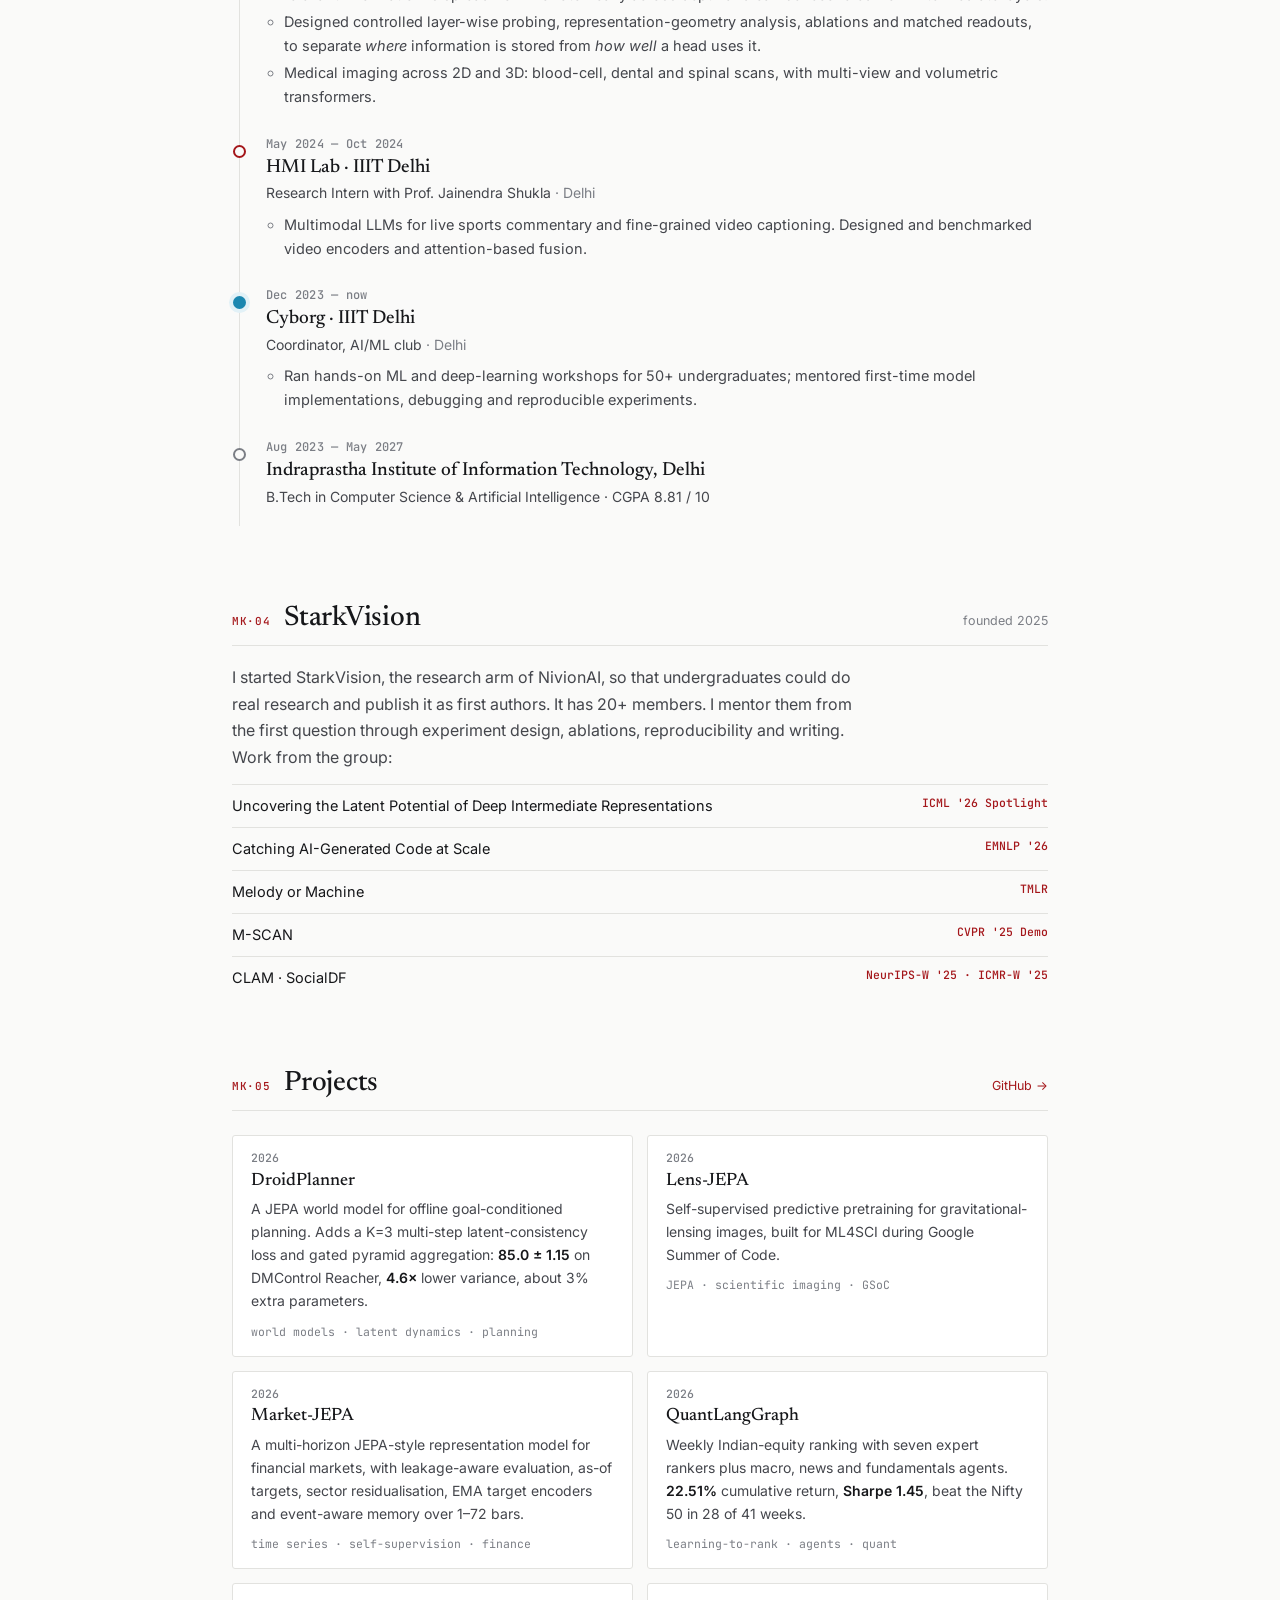
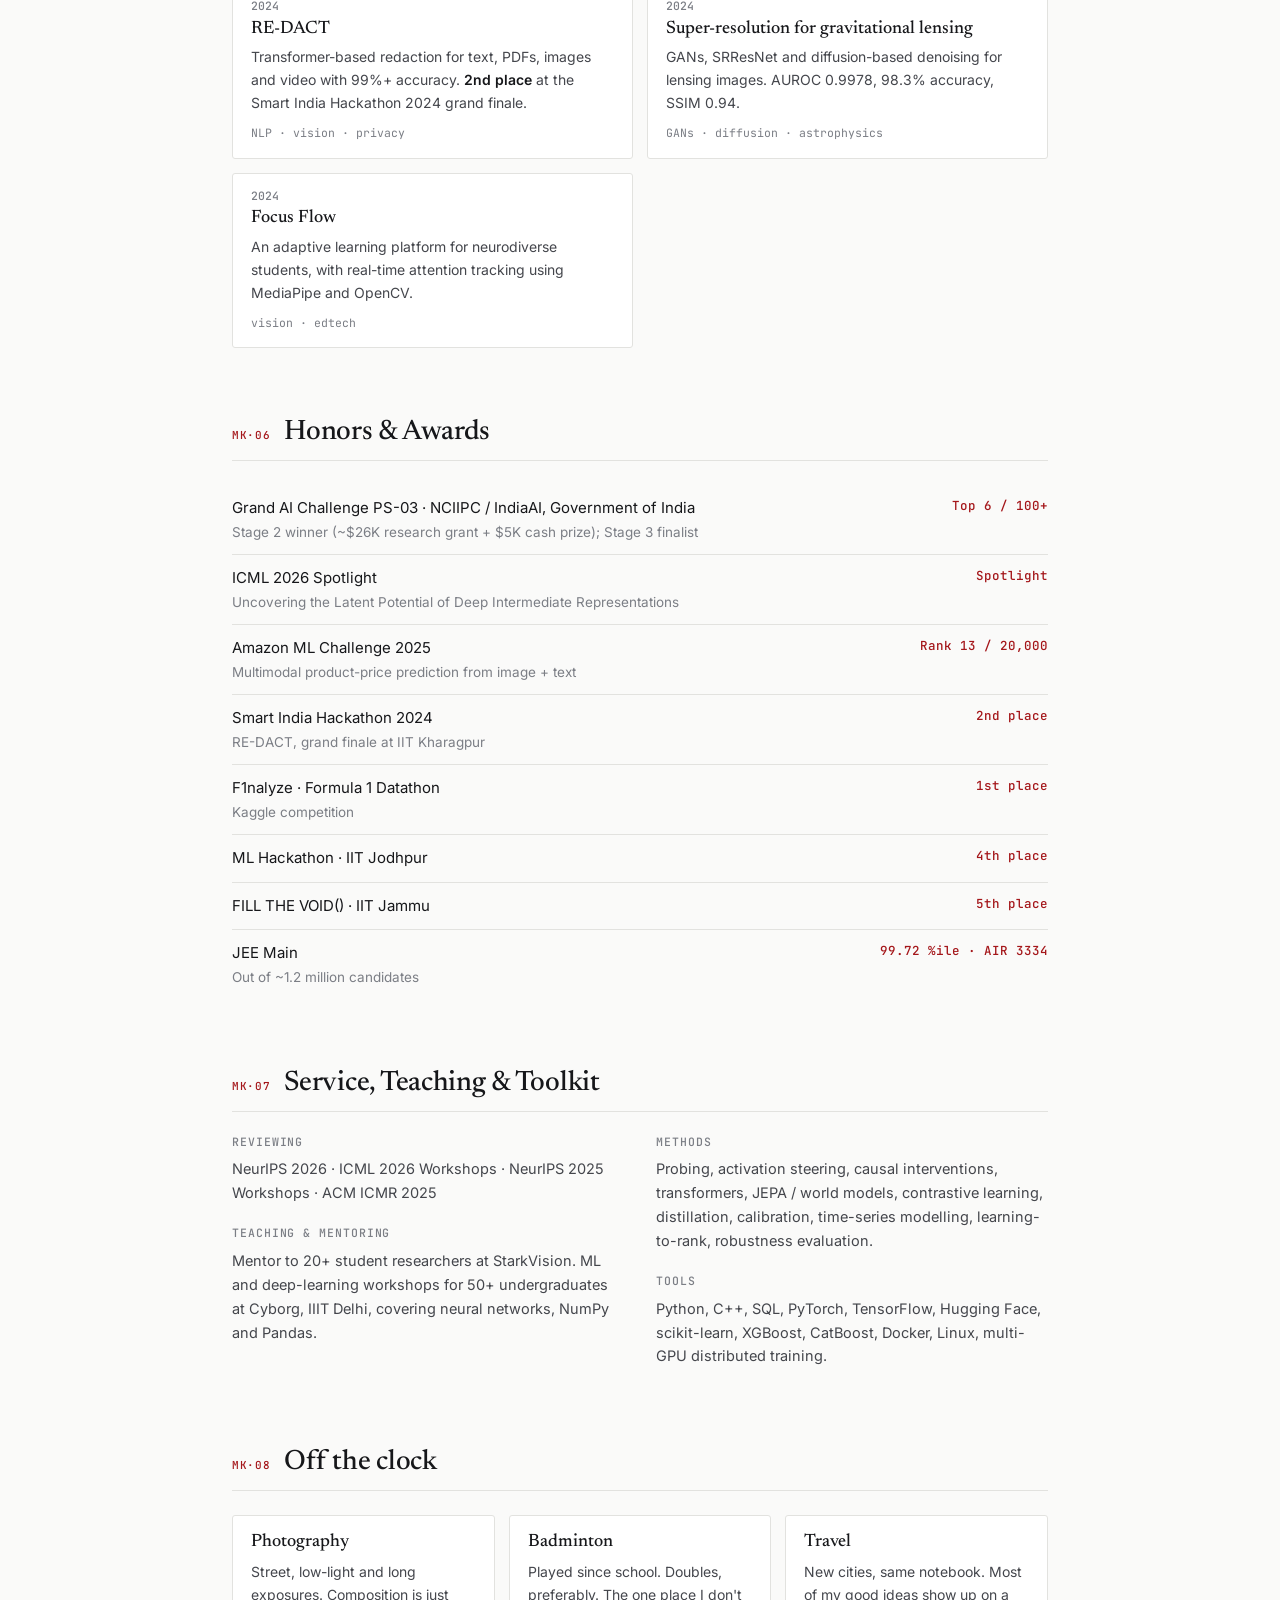
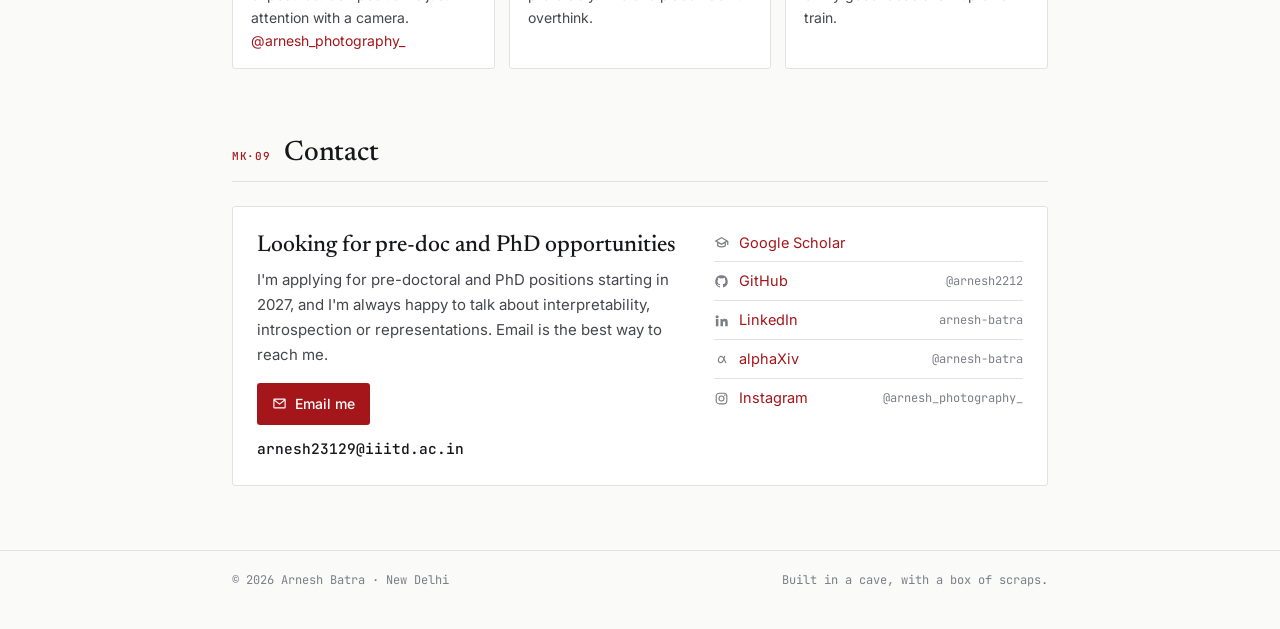
==== commit 321aad12: "Remove decorative red lines and GPU mention for a cleaner look Co-Authored-By: Claude Opus 5.5 <nore" ====
--- a/index.html
+++ b/index.html
@@ -91,7 +91,6 @@
 
 /* ---------- top bar ---------- */
 .bar { position: sticky; top: 0; z-index: 20; background: color-mix(in srgb, var(--bg) 86%, transparent); backdrop-filter: saturate(1.4) blur(10px); -webkit-backdrop-filter: saturate(1.4) blur(10px); border-bottom: 1px solid var(--rule); }
-.bar::after { content: ""; position: absolute; left: 0; bottom: -1px; height: 1px; width: 100%; background: linear-gradient(90deg, transparent, var(--red) 50%, transparent); opacity: .35; }
 .bar .wrap { display: flex; align-items: center; gap: 16px; height: 56px; }
 .brand { display: flex; align-items: center; gap: 10px; color: var(--ink); font-family: var(--serif); font-size: 19px; font-weight: 500; white-space: nowrap; }
 .brand:hover { text-decoration: none; }
@@ -99,7 +98,7 @@
 .nav { display: flex; gap: 20px; margin-left: auto; font-size: 13.5px; }
 .nav a { color: var(--ink-3); white-space: nowrap; padding: 17px 0; }
 .nav a:hover, .nav a.on { color: var(--ink); text-decoration: none; }
-.nav a.on { box-shadow: inset 0 -2px 0 var(--red); }
+.nav a.on { box-shadow: inset 0 -1px 0 var(--ink); }
 .theme-btn { flex: none; width: 32px; height: 32px; border-radius: 50%; border: 1px solid var(--rule); background: transparent; color: var(--ink-2); cursor: pointer; display: grid; place-items: center; }
 .theme-btn:hover { color: var(--red); border-color: var(--red); }
 .theme-btn svg { width: 15px; height: 15px; }
@@ -151,7 +150,7 @@
 .links a:hover { color: var(--red); border-color: var(--red); text-decoration: none; }
 .links svg { width: 14px; height: 14px; flex: none; }
 
-.now { margin: 4px 0 0; padding: 18px 20px; border: 1px solid var(--rule); border-left: 3px solid var(--red); border-radius: 3px; font-size: 14.5px; color: var(--ink-2); background: var(--card); }
+.now { margin: 4px 0 0; padding: 18px 20px; border: 1px solid var(--rule); border-radius: 3px; font-size: 14.5px; color: var(--ink-2); background: var(--card); }
 .now h2 { all: unset; display: flex; align-items: center; gap: 8px; font: 500 11.5px/1 var(--mono); letter-spacing: .08em; text-transform: uppercase; color: var(--red); margin-bottom: 10px; }
 .now ul { margin: 0; padding-left: 18px; }
 .now li { margin: 3px 0; }
@@ -167,8 +166,7 @@
 /* ---------- sections ---------- */
 section { padding: 60px 0 8px; }
 .sec-head { position: relative; display: flex; align-items: baseline; gap: 14px; border-bottom: 1px solid var(--rule); padding-bottom: 10px; margin-bottom: 24px; }
-.sec-head::after { content: ""; position: absolute; left: 0; bottom: -1px; width: 56px; height: 2px; background: var(--red); }
-.mk { font: 500 11px/1 var(--mono); letter-spacing: .06em; color: var(--red); white-space: nowrap; border: 1px solid currentColor; padding: 3px 5px; border-radius: 2px; transform: translateY(-4px); }
+.mk { font: 500 11px/1 var(--mono); letter-spacing: .06em; color: var(--red); white-space: nowrap; }
 .sec-head h2 { font: 500 28px/1.2 var(--serif); margin: 0; letter-spacing: -.01em; }
 .sec-head .aside { margin-left: auto; font-size: 12.5px; color: var(--ink-3); text-align: right; }
 .intro { color: var(--ink-2); max-width: 64ch; margin: -6px 0 20px; }
@@ -208,7 +206,7 @@
 .pub h3 a { color: var(--ink); }
 .pub h3 a:hover { color: var(--red); }
 .authors { font-size: 14px; color: var(--ink-2); margin-top: 3px; }
-.authors .me { color: var(--ink); font-weight: 600; text-decoration: underline; text-decoration-color: var(--red); text-decoration-thickness: 1.5px; text-underline-offset: 3px; }
+.authors .me { color: var(--ink); font-weight: 600; }
 .where { font-size: 13.5px; color: var(--ink-3); font-style: italic; margin-top: 1px; }
 .tldr { font-size: 14px; color: var(--ink-2); margin: 6px 0 0; }
 .plinks { display: flex; gap: 12px; margin-top: 6px; font: 500 12.5px/1 var(--mono); }
@@ -226,7 +224,7 @@
 .g-track { position: relative; flex: 1; height: 100%; }
 .g-bar { position: absolute; top: 7px; height: 8px; border-radius: 1px; background: var(--red); }
 .g-bar.industry { background: var(--ink-2); }
-.g-bar.lead { background: transparent; border: 1.5px solid var(--red); }
+.g-bar.lead { background: var(--ink-3); opacity: .6; }
 .g-bar.edu { background: var(--rule); }
 .g-row:hover .g-bar { filter: brightness(1.15); }
 .g-row:hover .g-label { color: var(--red); }
@@ -242,7 +240,7 @@
 .tl > li { position: relative; padding: 0 0 26px 34px; }
 .tl > li::before { content: ""; position: absolute; left: 1px; top: 7px; width: 13px; height: 13px; border-radius: 50%; background: var(--bg); border: 2px solid var(--red); box-sizing: border-box; }
 .tl > li[data-kind="industry"]::before { border-color: var(--ink-2); }
-.tl > li[data-kind="lead"]::before { border-color: var(--red); border-style: dotted; }
+.tl > li[data-kind="lead"]::before { border-color: var(--ink-3); }
 .tl > li[data-kind="edu"]::before { border-color: var(--ink-3); }
 .tl > li.current::before { background: var(--arc); border-color: var(--arc); box-shadow: 0 0 0 4px var(--arc-soft), var(--glow); }
 .tl .when { font: 500 12px/1 var(--mono); color: var(--ink-3); letter-spacing: .02em; }
@@ -264,7 +262,7 @@
 .cards { display: grid; grid-template-columns: 1fr; gap: 14px; }
 @media (min-width: 640px) { .cards { grid-template-columns: 1fr 1fr; } }
 .card { border: 1px solid var(--rule); border-radius: 3px; padding: 16px 18px; background: var(--card); transition: border-color .15s; }
-.card:hover { border-color: color-mix(in srgb, var(--red) 45%, var(--rule)); }
+.card:hover { border-color: var(--ink-3); }
 .card .yr { font: 500 11.5px/1 var(--mono); color: var(--ink-3); }
 .card h3 { font: 500 18px/1.3 var(--serif); margin: 6px 0 4px; }
 .card p { margin: 0; font-size: 14px; color: var(--ink-2); }
@@ -292,7 +290,7 @@
 .off p { margin: 0; font-size: 14px; color: var(--ink-2); }
 
 /* contact */
-.contact-box { border: 1px solid var(--rule); border-top: 3px solid var(--red); border-radius: 3px; padding: 24px; display: grid; grid-template-columns: 1fr; gap: 24px; background: var(--card); }
+.contact-box { border: 1px solid var(--rule); border-radius: 3px; padding: 24px; display: grid; grid-template-columns: 1fr; gap: 24px; background: var(--card); }
 @media (min-width: 680px) { .contact-box { grid-template-columns: 1.4fr 1fr; align-items: start; } }
 .contact-box h3 { font: 500 23px/1.3 var(--serif); margin: 0 0 8px; }
 .contact-box p { margin: 0 0 16px; color: var(--ink-2); font-size: 15px; }
@@ -580,7 +578,7 @@
     <div class="sec-head"><span class="mk">MK·03</span><h2>Timeline</h2><span class="aside">research · industry · leadership · education</span></div>
 
     <div class="gantt" aria-hidden="true"><div class="gantt-inner" id="gantt"></div>
-      <div class="legend"><span><i style="background:var(--red)"></i>Research</span><span><i style="background:var(--ink-2)"></i>Industry</span><span><i style="border:1.5px solid var(--red)"></i>Leadership</span><span><i style="background:var(--rule)"></i>Education</span></div>
+      <div class="legend"><span><i style="background:var(--red)"></i>Research</span><span><i style="background:var(--ink-2)"></i>Industry</span><span><i style="background:var(--ink-3);opacity:.6"></i>Leadership</span><span><i style="background:var(--rule)"></i>Education</span></div>
     </div>
 
     <ol class="tl" id="tl">
@@ -697,7 +695,7 @@
   <section id="starkvision">
     <div class="sec-head"><span class="mk">MK·04</span><h2>StarkVision</h2><span class="aside">founded 2025</span></div>
     <div class="stark">
-      <p>I started StarkVision, the research arm of NivionAI, so that undergraduates could do real research and publish it as first authors. It has 20+ members. I mentor them from the first question through experiment design, ablations, reproducibility and writing. The group runs on its own multi-GPU machines, funded through the Grand AI Challenge (NCIIPC / IndiaAI). Work from the group:</p>
+      <p>I started StarkVision, the research arm of NivionAI, so that undergraduates could do real research and publish it as first authors. It has 20+ members. I mentor them from the first question through experiment design, ablations, reproducibility and writing. Work from the group:</p>
       <ul class="stark-out">
         <li>Uncovering the Latent Potential of Deep Intermediate Representations<span class="v">ICML '26 Spotlight</span></li>
         <li>Catching AI-Generated Code at Scale<span class="v">EMNLP '26</span></li>
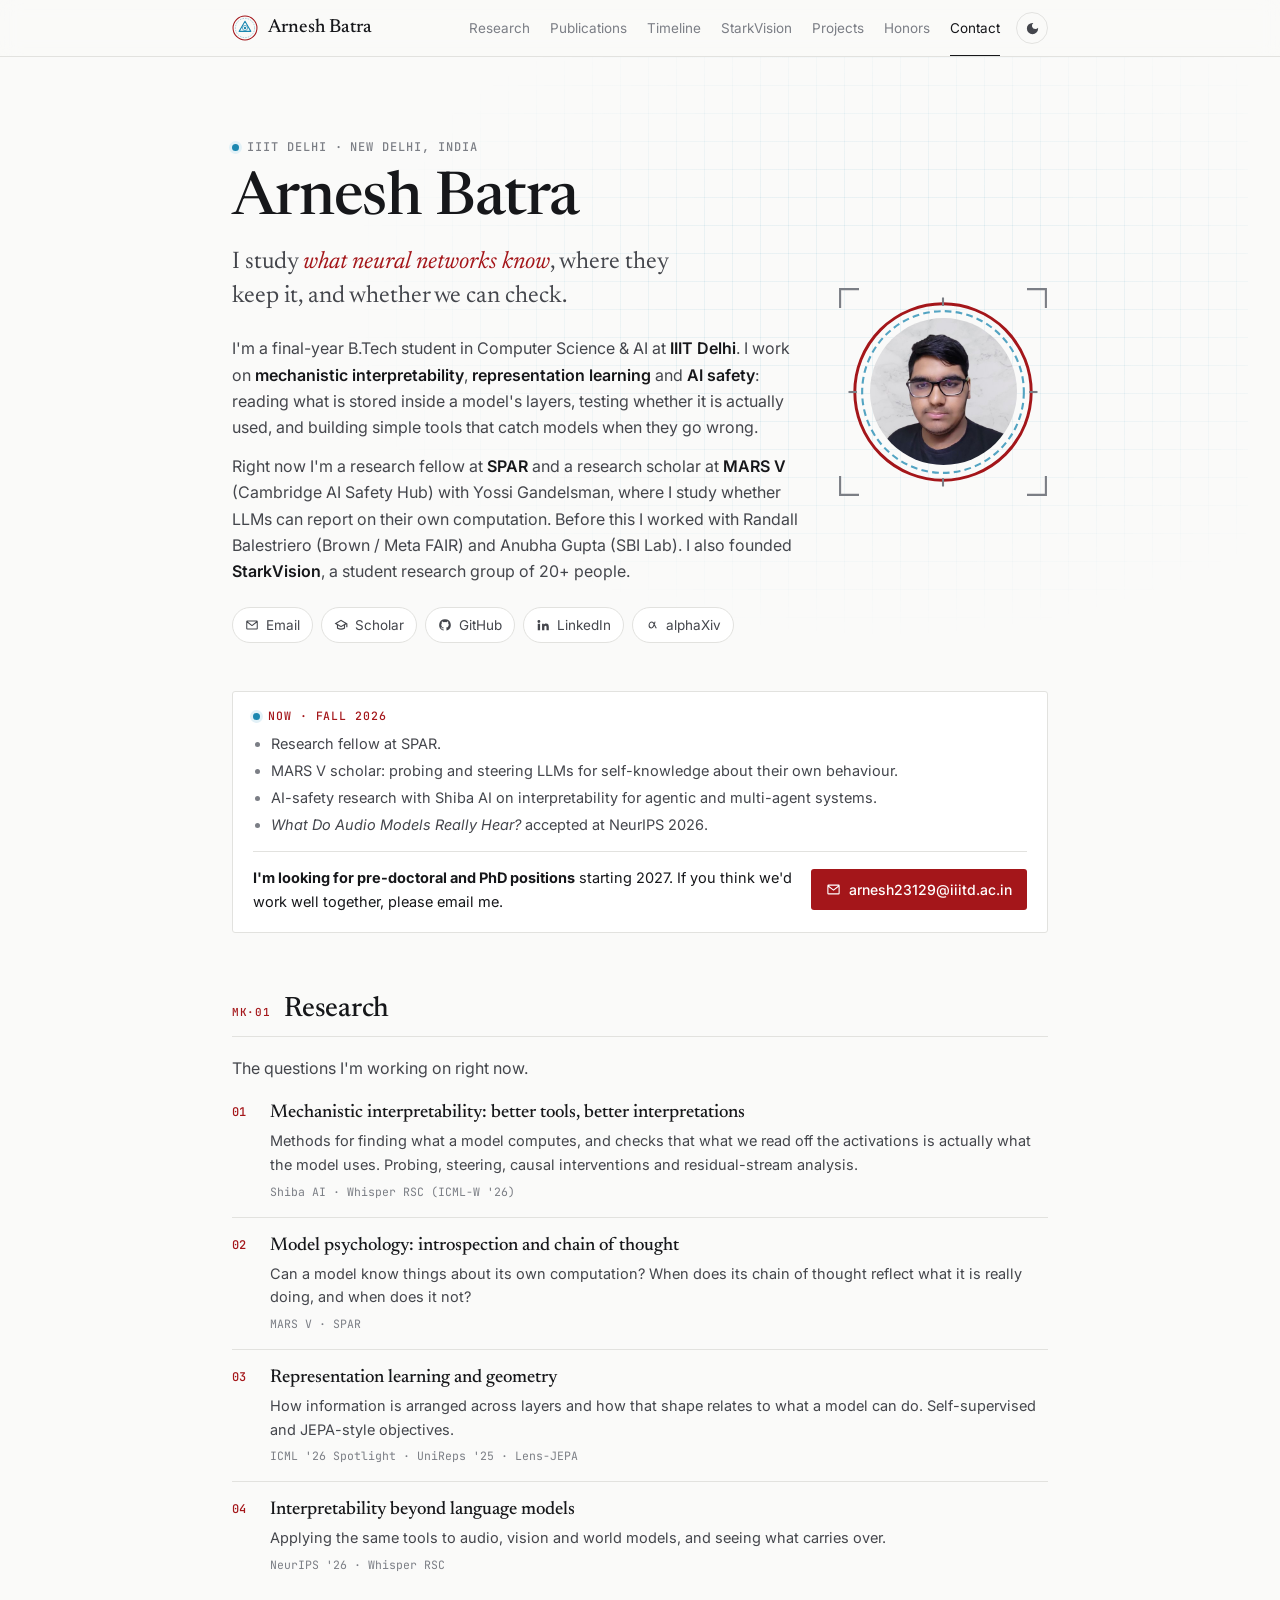
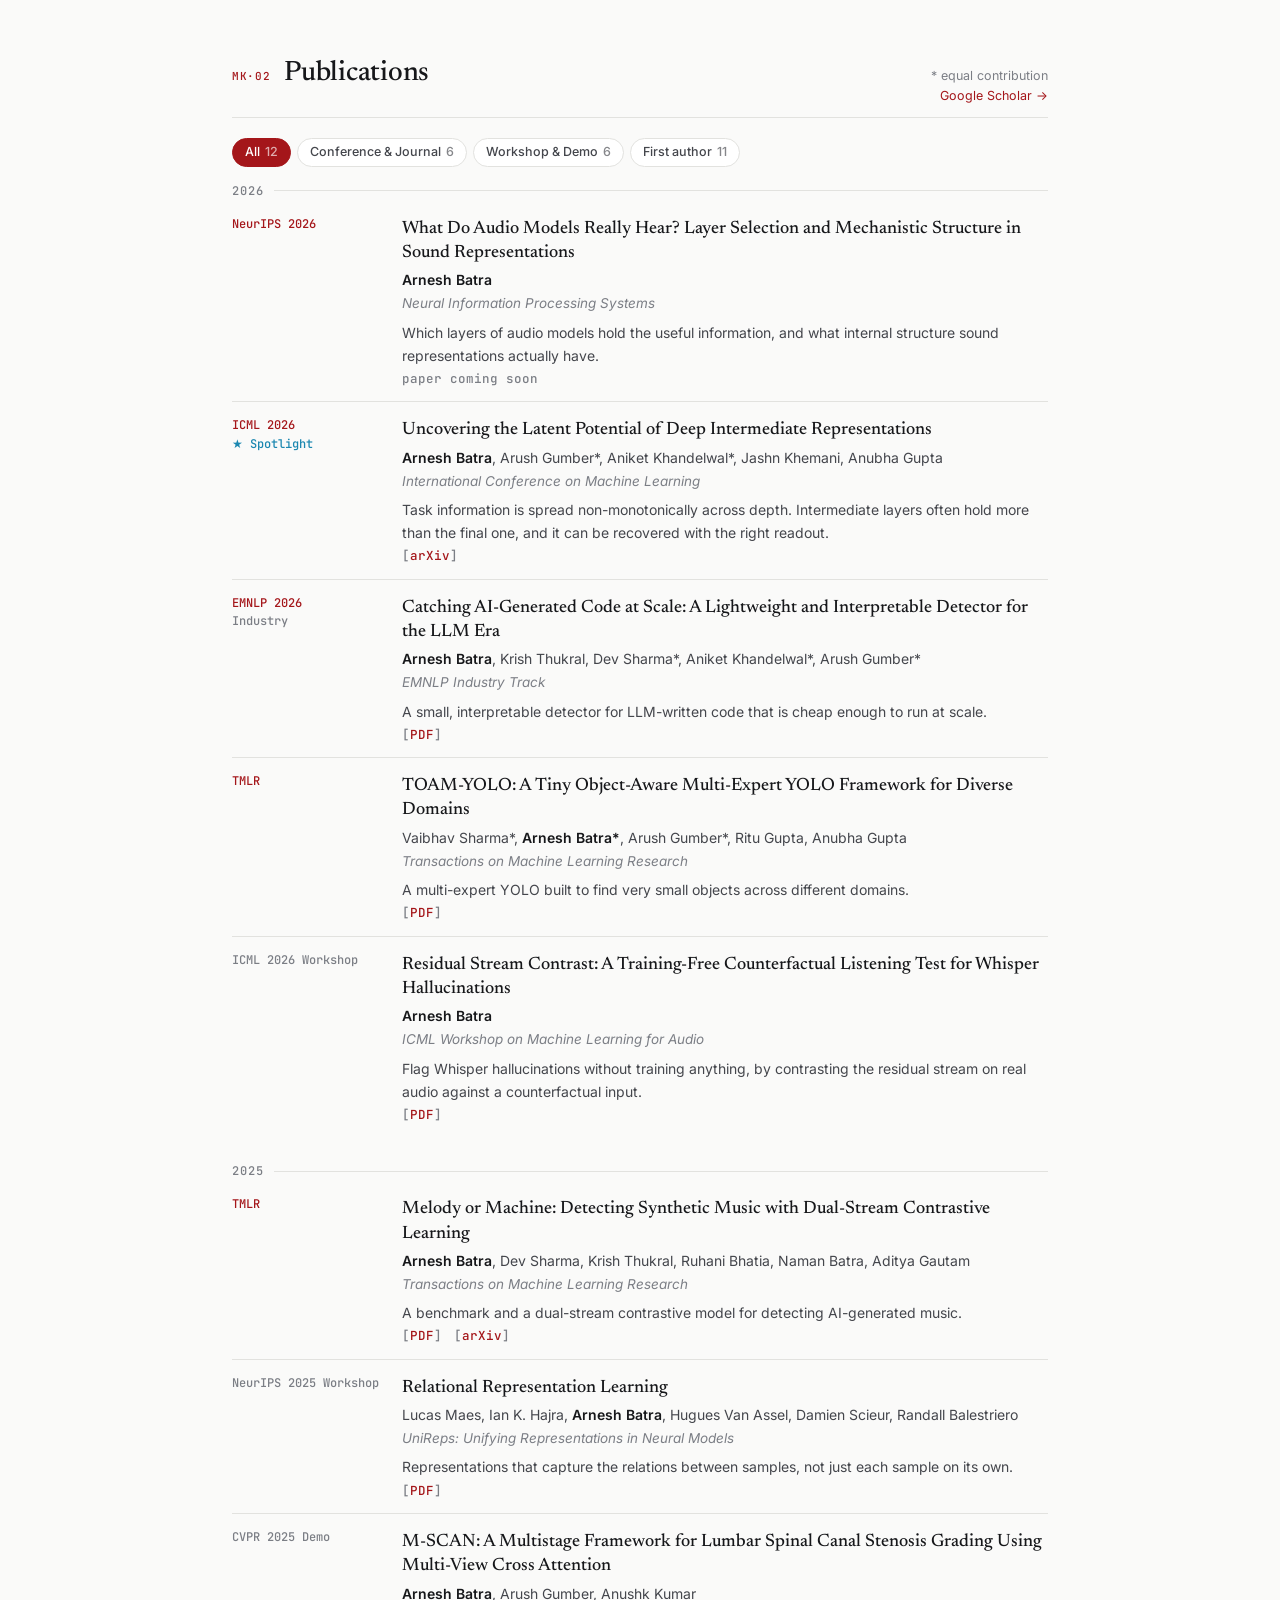
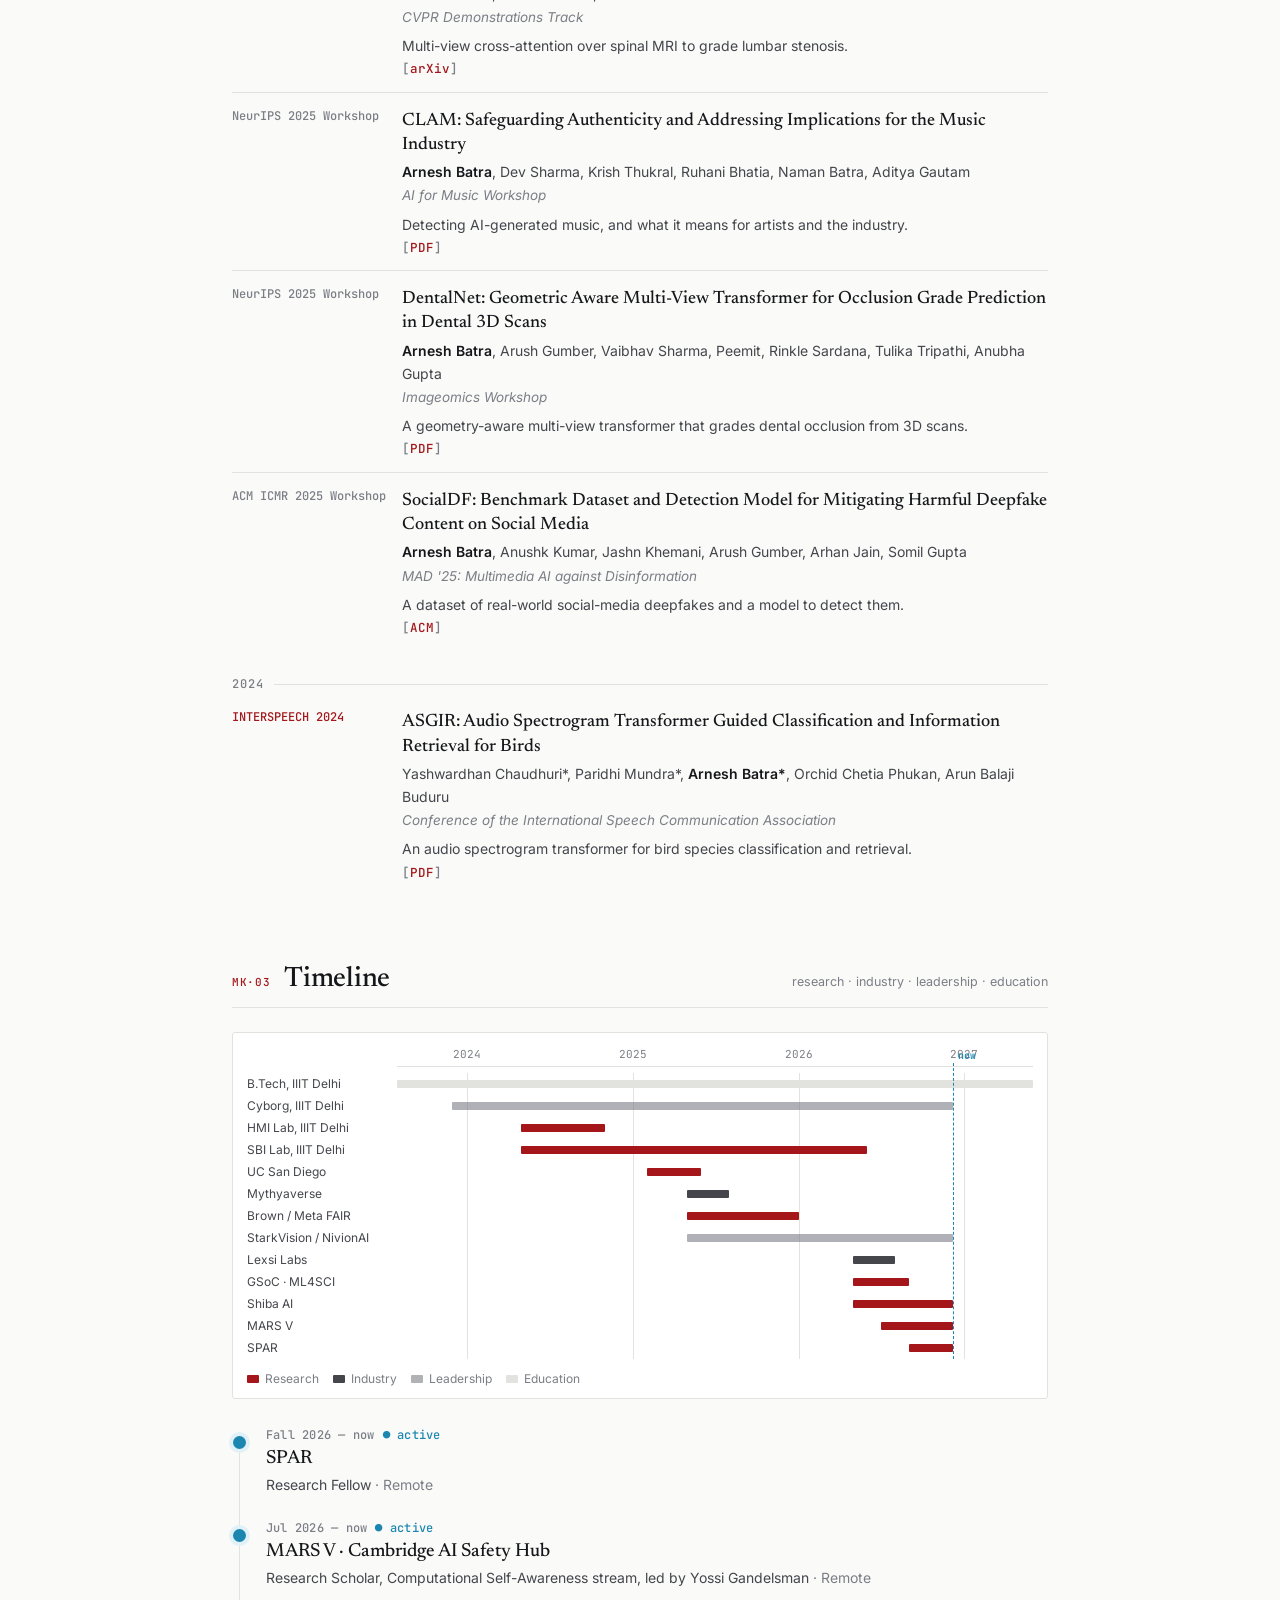
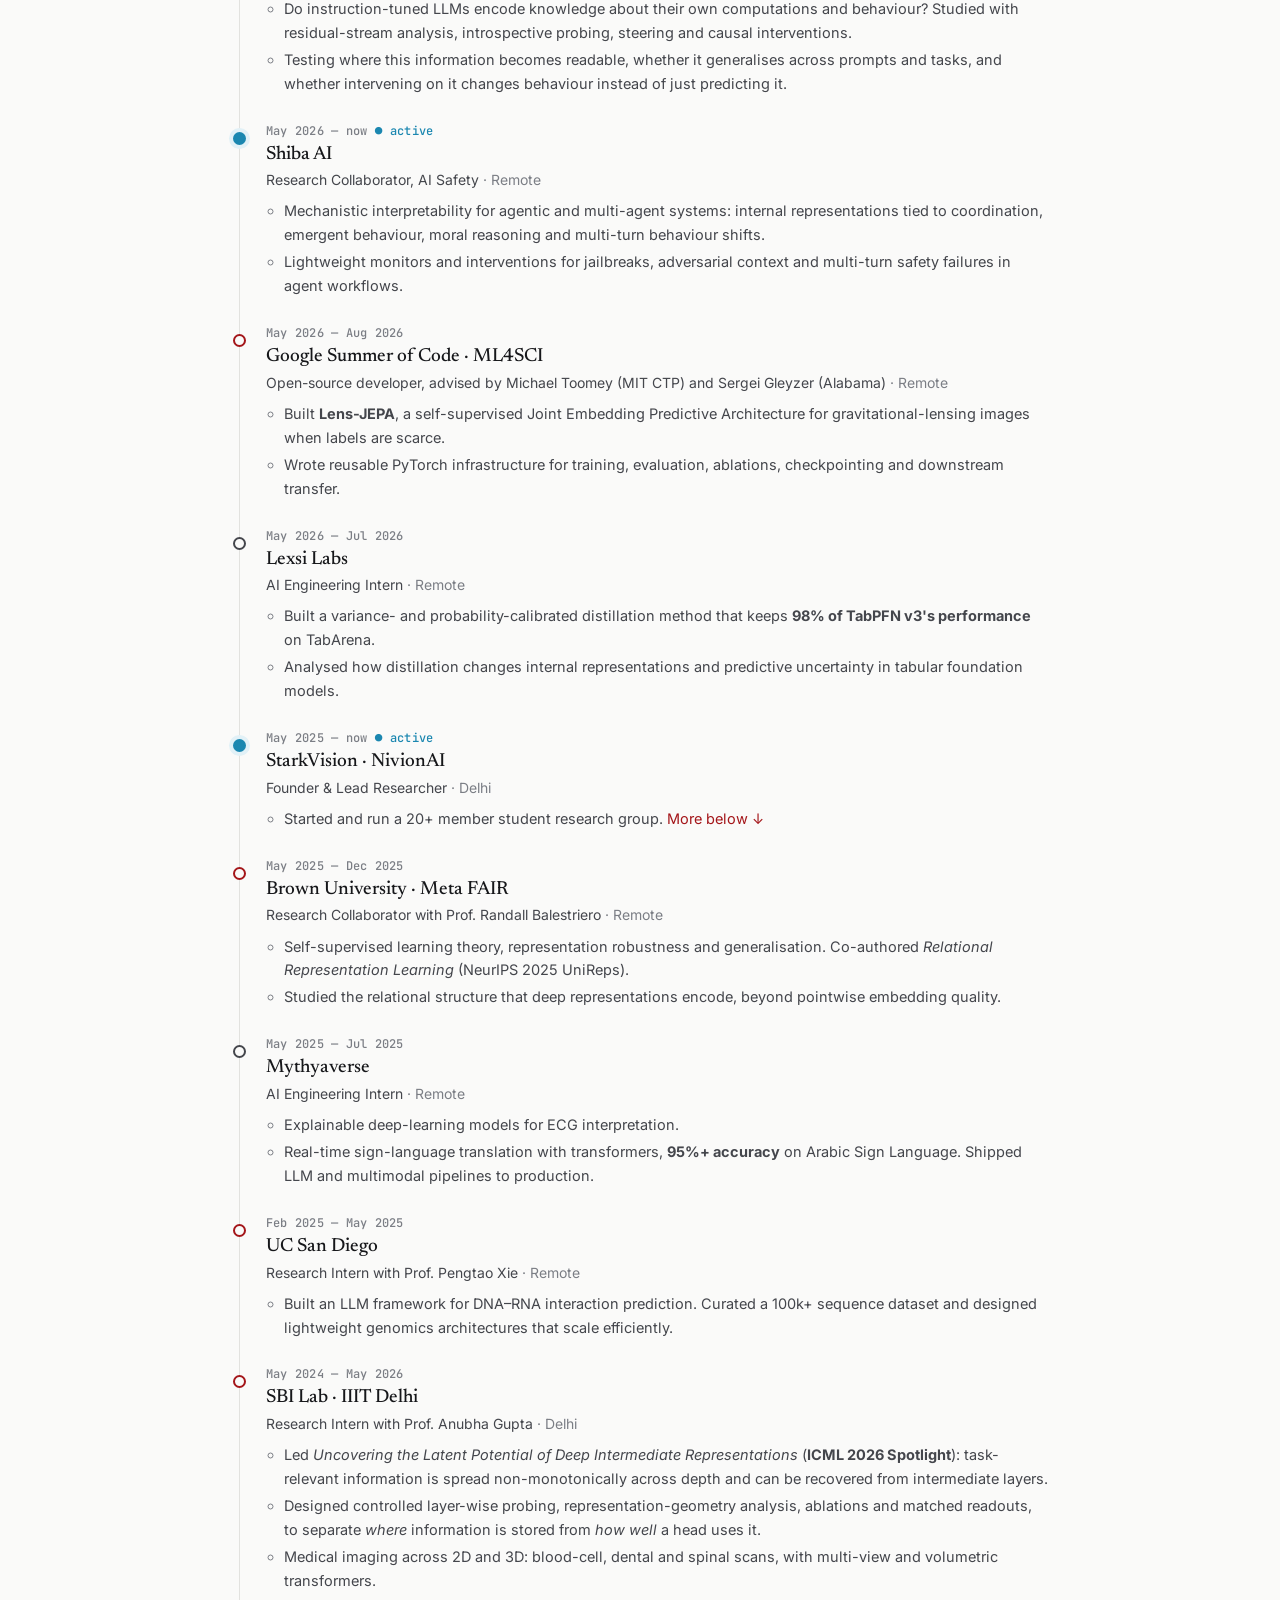
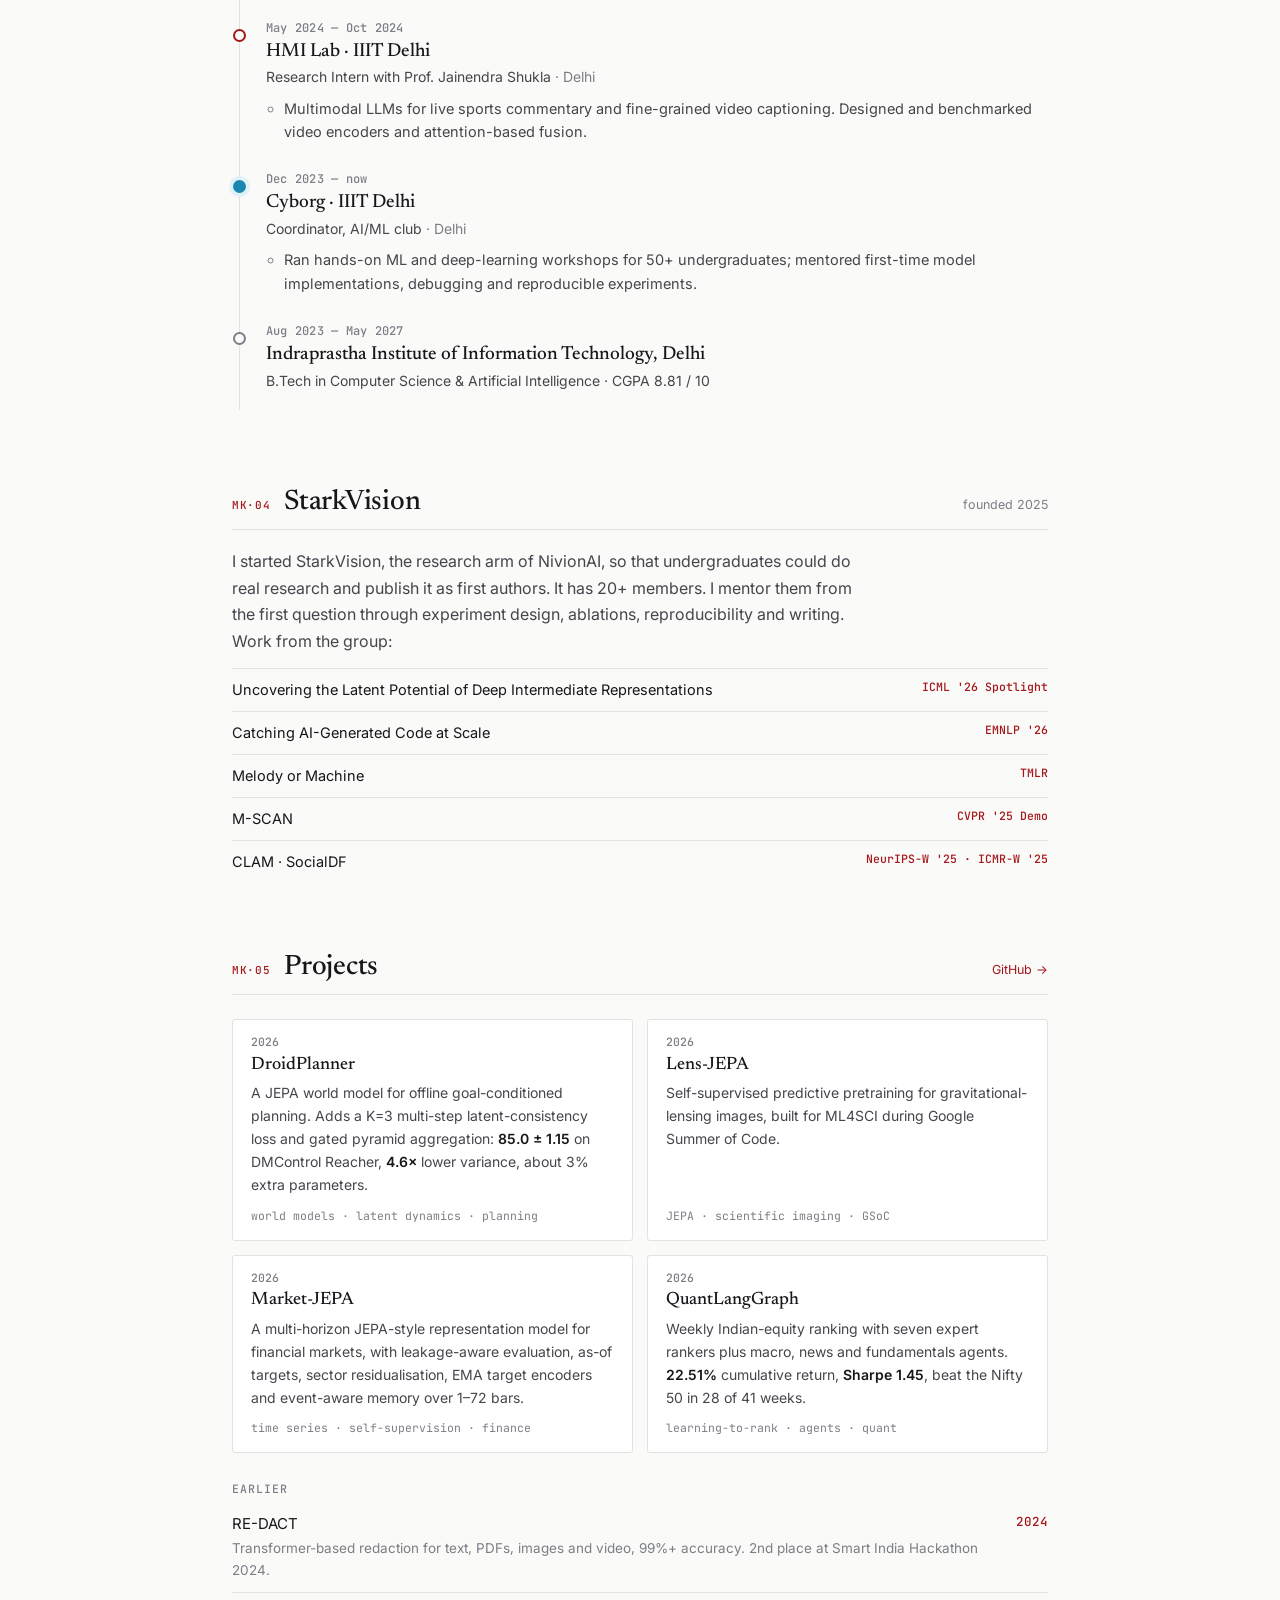
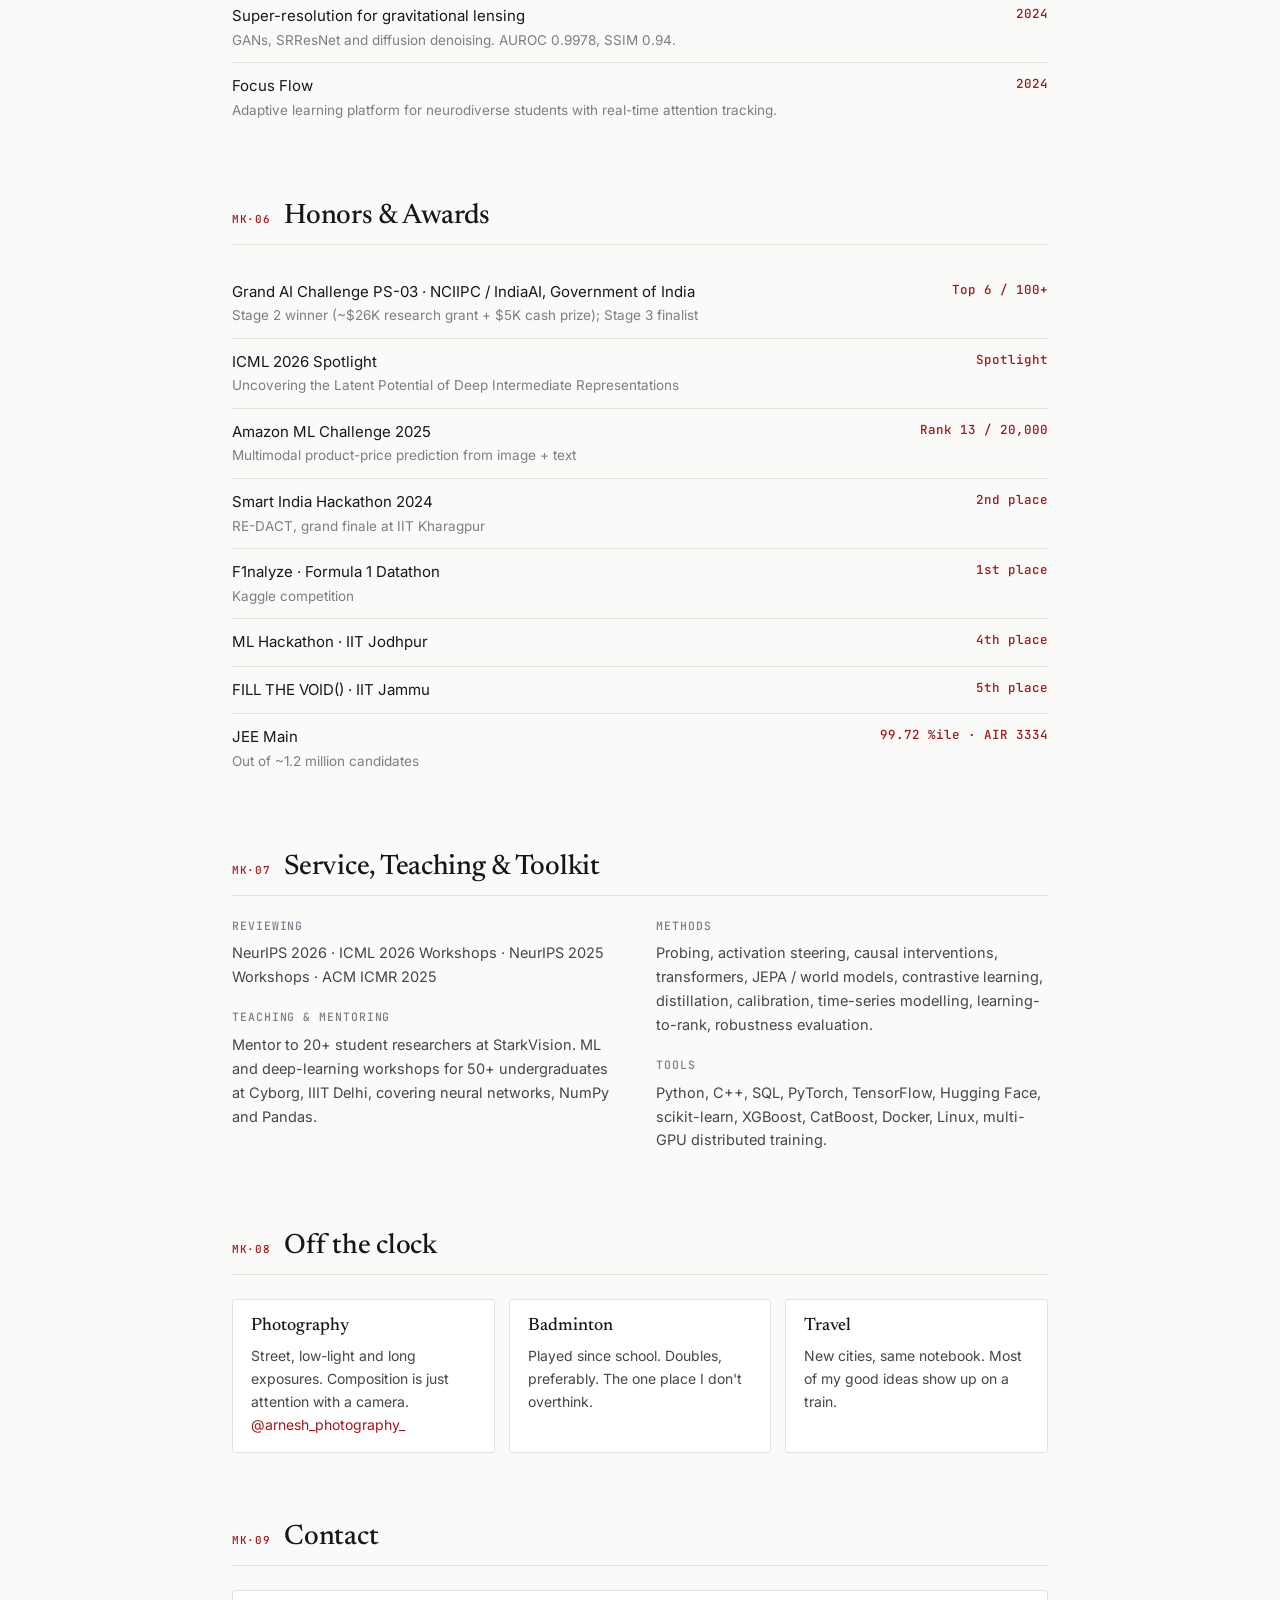
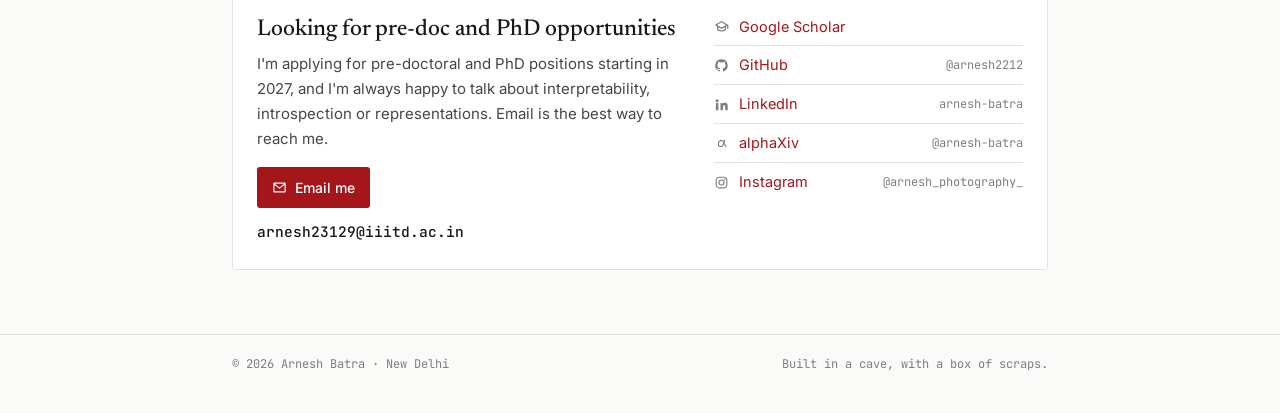
==== commit 131fcbaf: "Remove AAAI/TabTune mentions and tidy layout - Hero links fit on one line; Instagram kept in contact" ====
--- a/index.html
+++ b/index.html
@@ -261,15 +261,16 @@
 /* projects */
 .cards { display: grid; grid-template-columns: 1fr; gap: 14px; }
 @media (min-width: 640px) { .cards { grid-template-columns: 1fr 1fr; } }
-.card { border: 1px solid var(--rule); border-radius: 3px; padding: 16px 18px; background: var(--card); transition: border-color .15s; }
+.card { border: 1px solid var(--rule); border-radius: 3px; padding: 16px 18px; background: var(--card); transition: border-color .15s; display: flex; flex-direction: column; }
 .card:hover { border-color: var(--ink-3); }
 .card .yr { font: 500 11.5px/1 var(--mono); color: var(--ink-3); }
 .card h3 { font: 500 18px/1.3 var(--serif); margin: 6px 0 4px; }
 .card p { margin: 0; font-size: 14px; color: var(--ink-2); }
-.card .kw { margin-top: 10px; font: 400 11.5px/1.5 var(--mono); color: var(--ink-3); }
+.card .kw { margin-top: auto; padding-top: 10px; font: 400 11.5px/1.5 var(--mono); color: var(--ink-3); }
 .card b.num { color: var(--ink); font-weight: 600; }
 
 /* lists */
+.sub-h { font: 500 11.5px/1 var(--mono); letter-spacing: .08em; text-transform: uppercase; color: var(--ink-3); margin: 30px 0 6px; }
 .rows { list-style: none; margin: 0; padding: 0; }
 .rows li { display: grid; grid-template-columns: 1fr; gap: 2px 18px; padding: 11px 0; border-top: 1px solid var(--rule); font-size: 15px; }
 .rows li:first-child { border-top: 0; }
@@ -365,7 +366,6 @@
         <a href="https://github.com/arnesh2212"><svg><use href="#i-github"/></svg>GitHub</a>
         <a href="https://www.linkedin.com/in/arnesh-batra-9684a4211/"><svg><use href="#i-linkedin"/></svg>LinkedIn</a>
         <a href="https://www.alphaxiv.org/@arnesh-batra"><svg><use href="#i-alphaxiv"/></svg>alphaXiv</a>
-        <a href="https://www.instagram.com/arnesh_photography_/"><svg><use href="#i-insta"/></svg>Photography</a>
       </div>
     </div>
     <div class="avatar">
@@ -570,7 +570,6 @@
         </li>
       </ul>
     </div>
-    <p class="note">Under review: a variance- and probability-calibrated distillation method for TabPFN v3 (AAAI 2027 submission, open-sourced in TabTune).</p>
   </section>
 
   <!-- ================= TIMELINE ================= -->
@@ -619,7 +618,7 @@
         <h3>Lexsi Labs</h3>
         <div class="role">AI Engineering Intern <span class="loc">· Remote</span></div>
         <ul>
-          <li>Built a variance- and probability-calibrated distillation method that keeps <b>98% of TabPFN v3's performance</b> on TabArena. Submitted to AAAI 2027 and open-sourced in TabTune.</li>
+          <li>Built a variance- and probability-calibrated distillation method that keeps <b>98% of TabPFN v3's performance</b> on TabArena.</li>
           <li>Analysed how distillation changes internal representations and predictive uncertainty in tabular foundation models.</li>
         </ul>
       </li>
@@ -734,25 +733,13 @@
         <p>Weekly Indian-equity ranking with seven expert rankers plus macro, news and fundamentals agents. <b class="num">22.51%</b> cumulative return, <b class="num">Sharpe 1.45</b>, beat the Nifty 50 in 28 of 41 weeks.</p>
         <div class="kw">learning-to-rank · agents · quant</div>
       </div>
-      <div class="card">
-        <div class="yr">2024</div>
-        <h3>RE-DACT</h3>
-        <p>Transformer-based redaction for text, PDFs, images and video with 99%+ accuracy. <b class="num">2nd place</b> at the Smart India Hackathon 2024 grand finale.</p>
-        <div class="kw">NLP · vision · privacy</div>
-      </div>
-      <div class="card">
-        <div class="yr">2024</div>
-        <h3>Super-resolution for gravitational lensing</h3>
-        <p>GANs, SRResNet and diffusion-based denoising for lensing images. AUROC 0.9978, 98.3% accuracy, SSIM 0.94.</p>
-        <div class="kw">GANs · diffusion · astrophysics</div>
-      </div>
-      <div class="card">
-        <div class="yr">2024</div>
-        <h3>Focus Flow</h3>
-        <p>An adaptive learning platform for neurodiverse students, with real-time attention tracking using MediaPipe and OpenCV.</p>
-        <div class="kw">vision · edtech</div>
-      </div>
-    </div>
+    </div>
+    <h3 class="sub-h">Earlier</h3>
+    <ul class="rows">
+      <li><div>RE-DACT<span class="sub">Transformer-based redaction for text, PDFs, images and video, 99%+ accuracy. 2nd place at Smart India Hackathon 2024.</span></div><span class="r">2024</span></li>
+      <li><div>Super-resolution for gravitational lensing<span class="sub">GANs, SRResNet and diffusion denoising. AUROC 0.9978, SSIM 0.94.</span></div><span class="r">2024</span></li>
+      <li><div>Focus Flow<span class="sub">Adaptive learning platform for neurodiverse students with real-time attention tracking.</span></div><span class="r">2024</span></li>
+    </ul>
   </section>
 
   <!-- ================= HONORS ================= -->
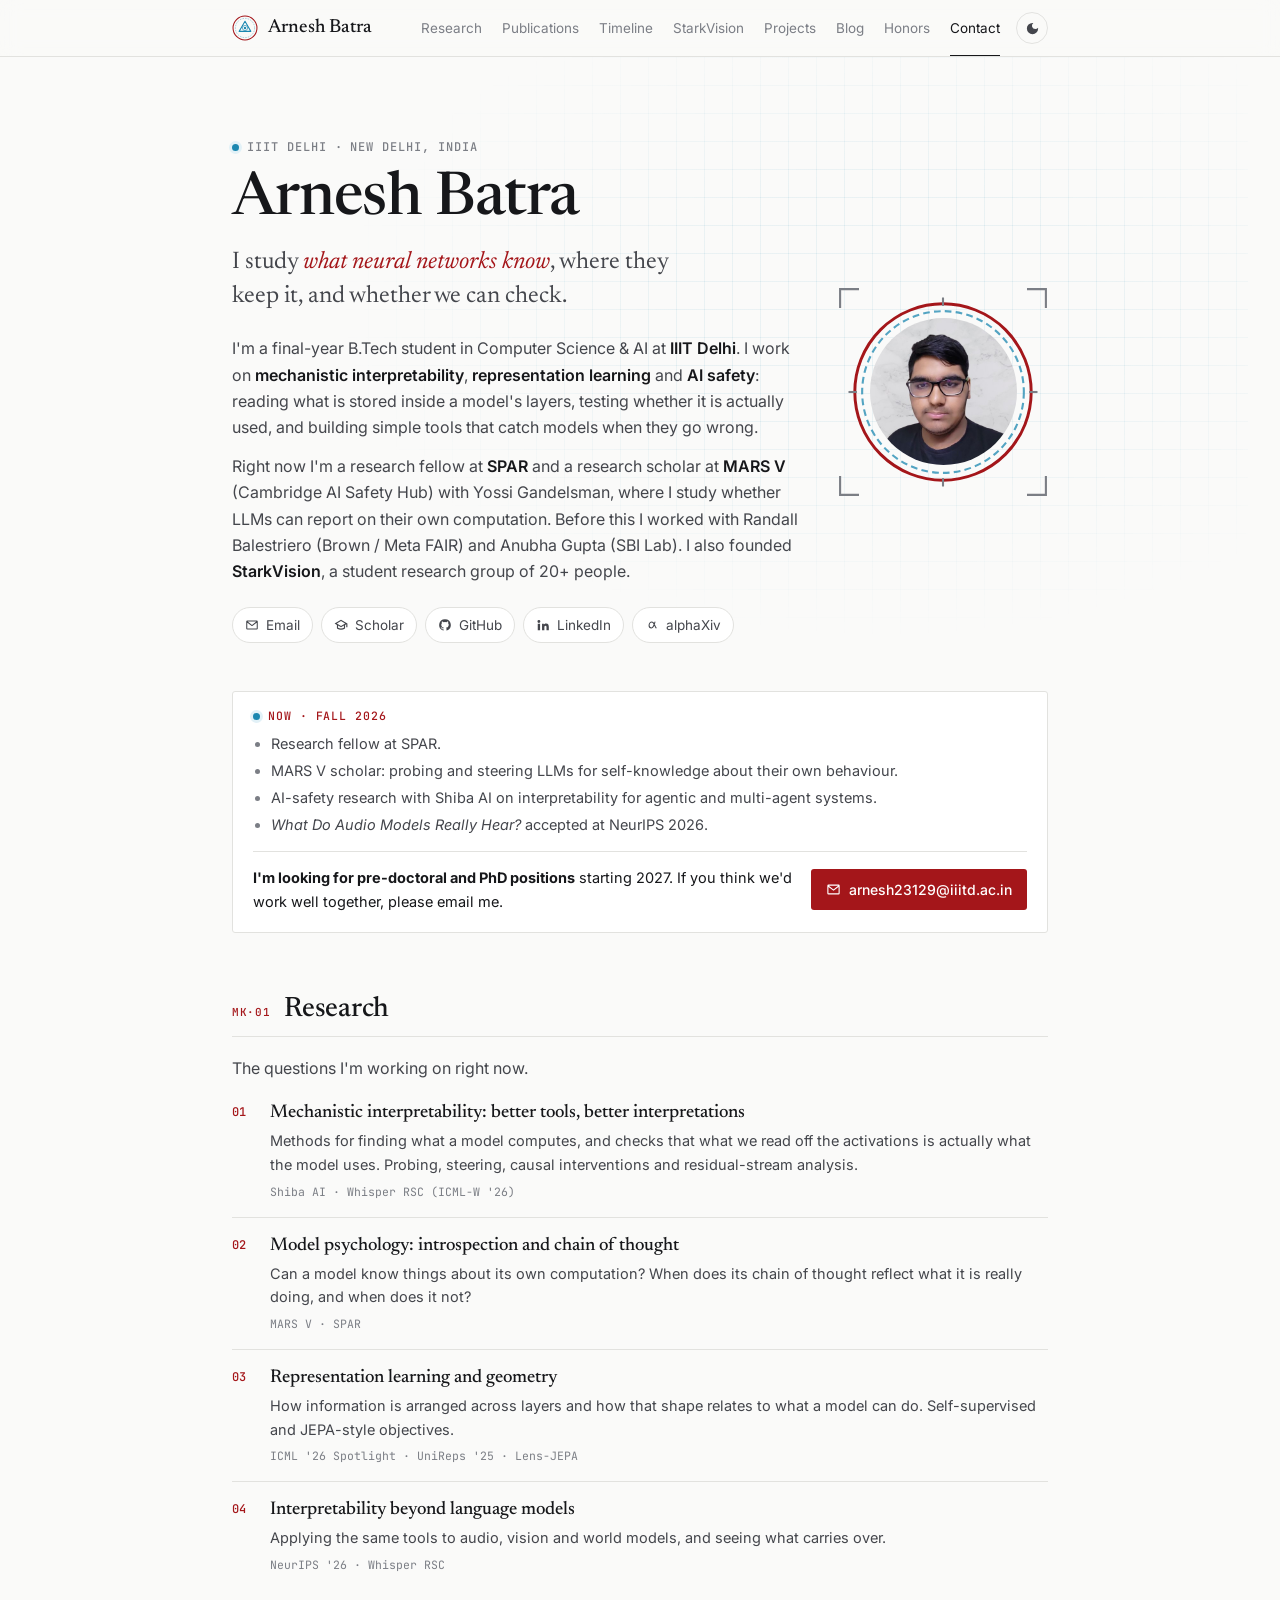
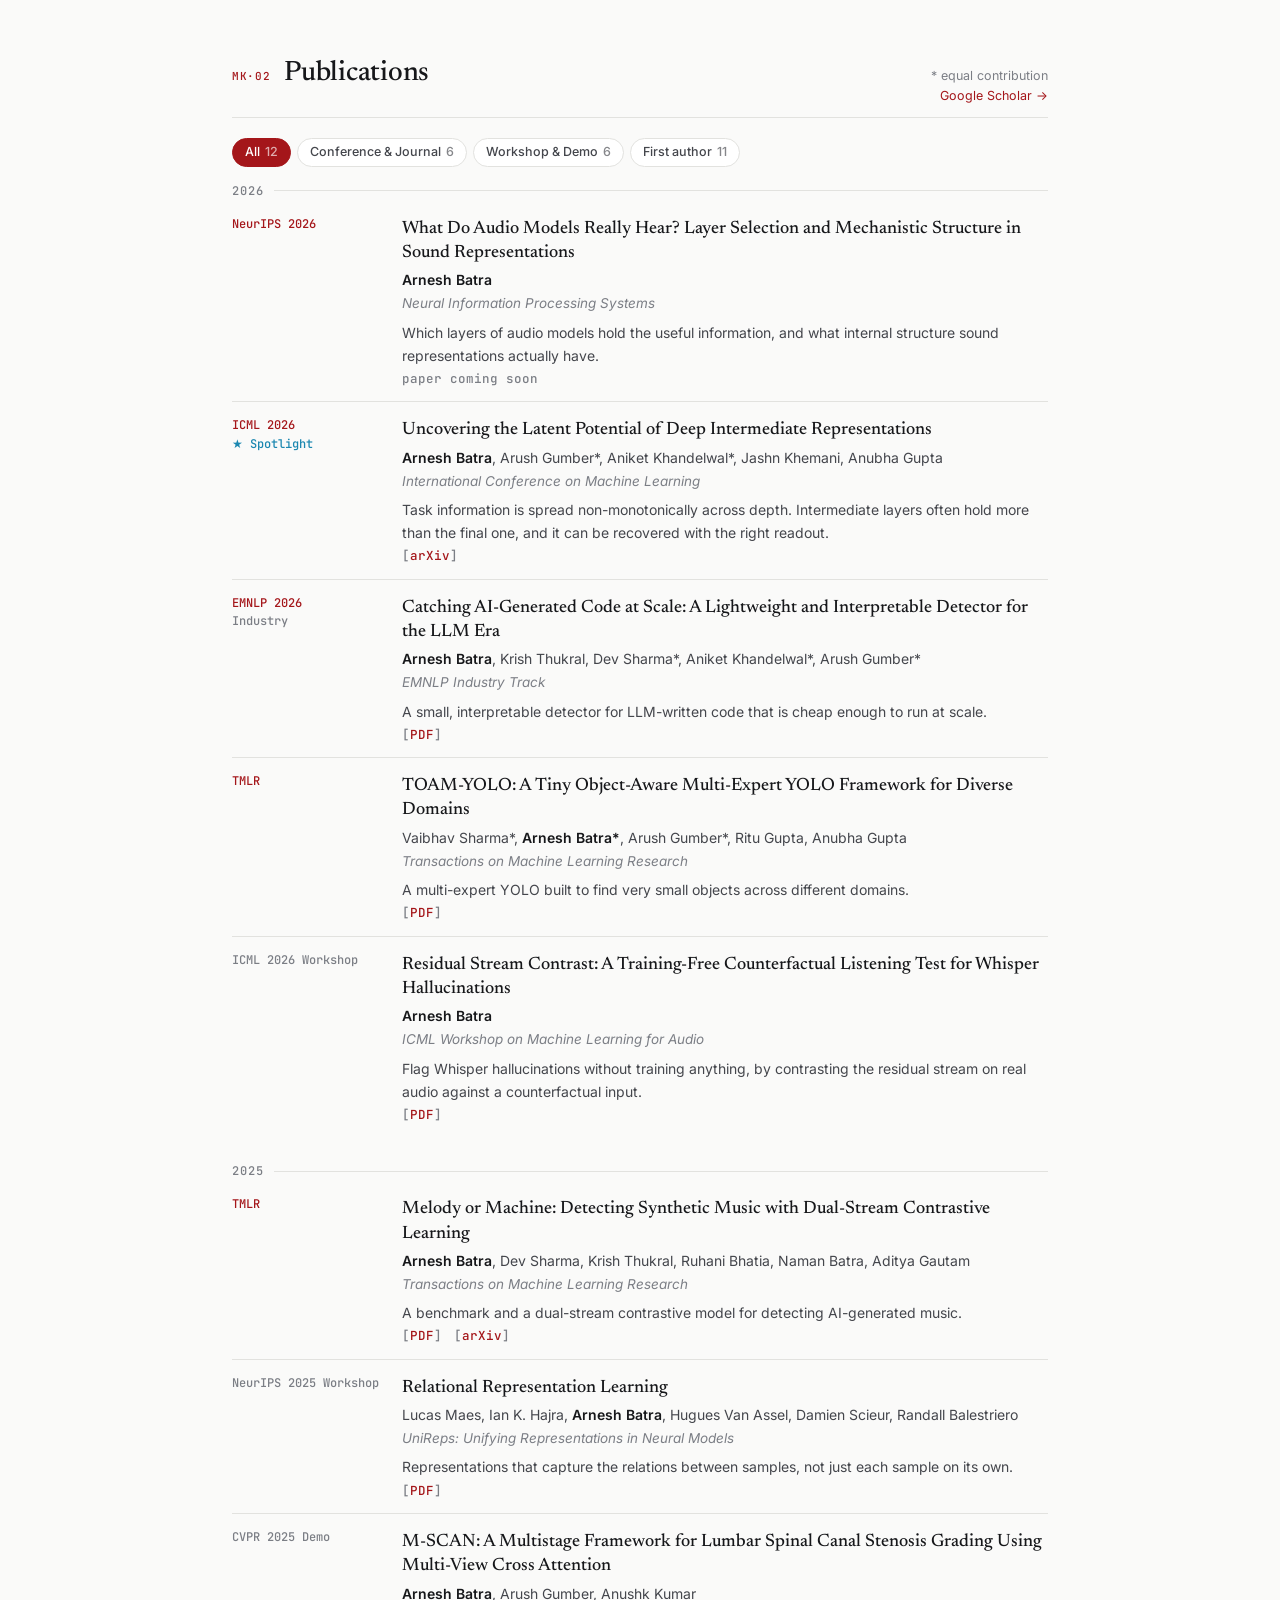
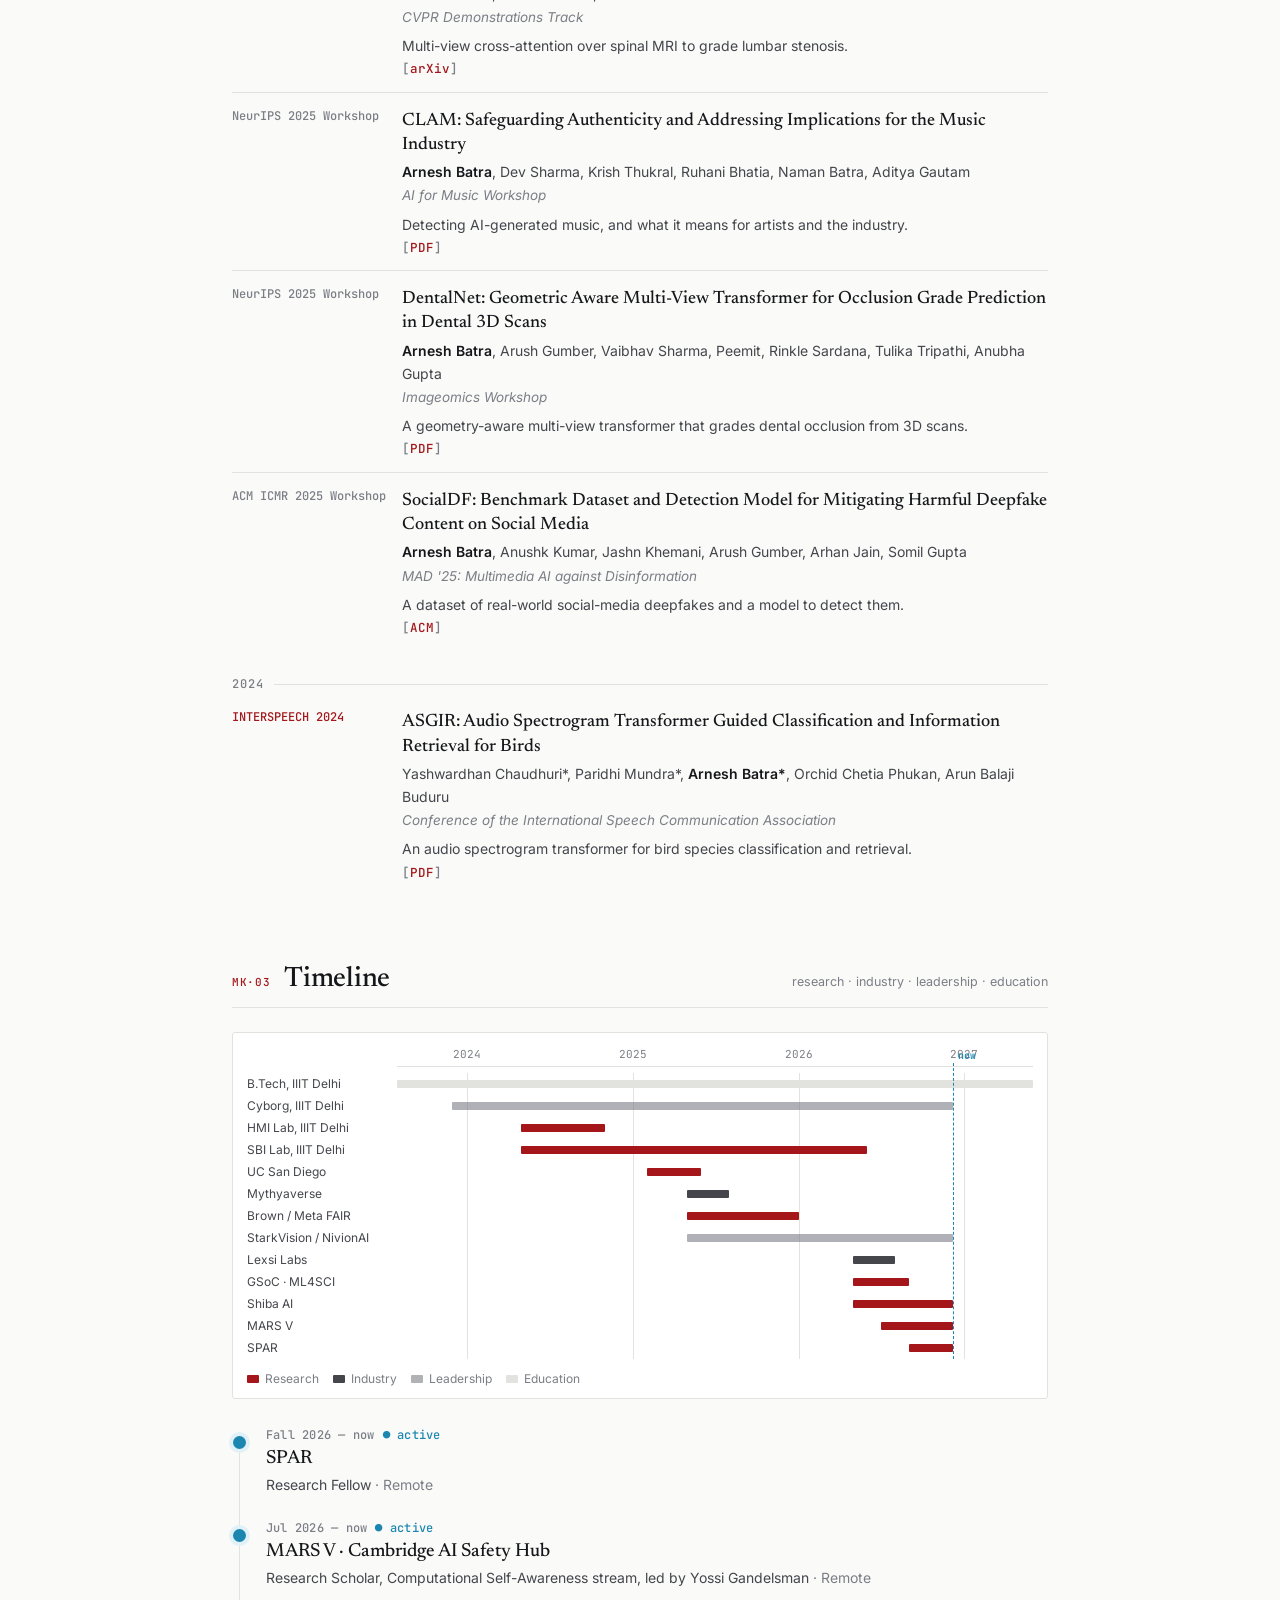
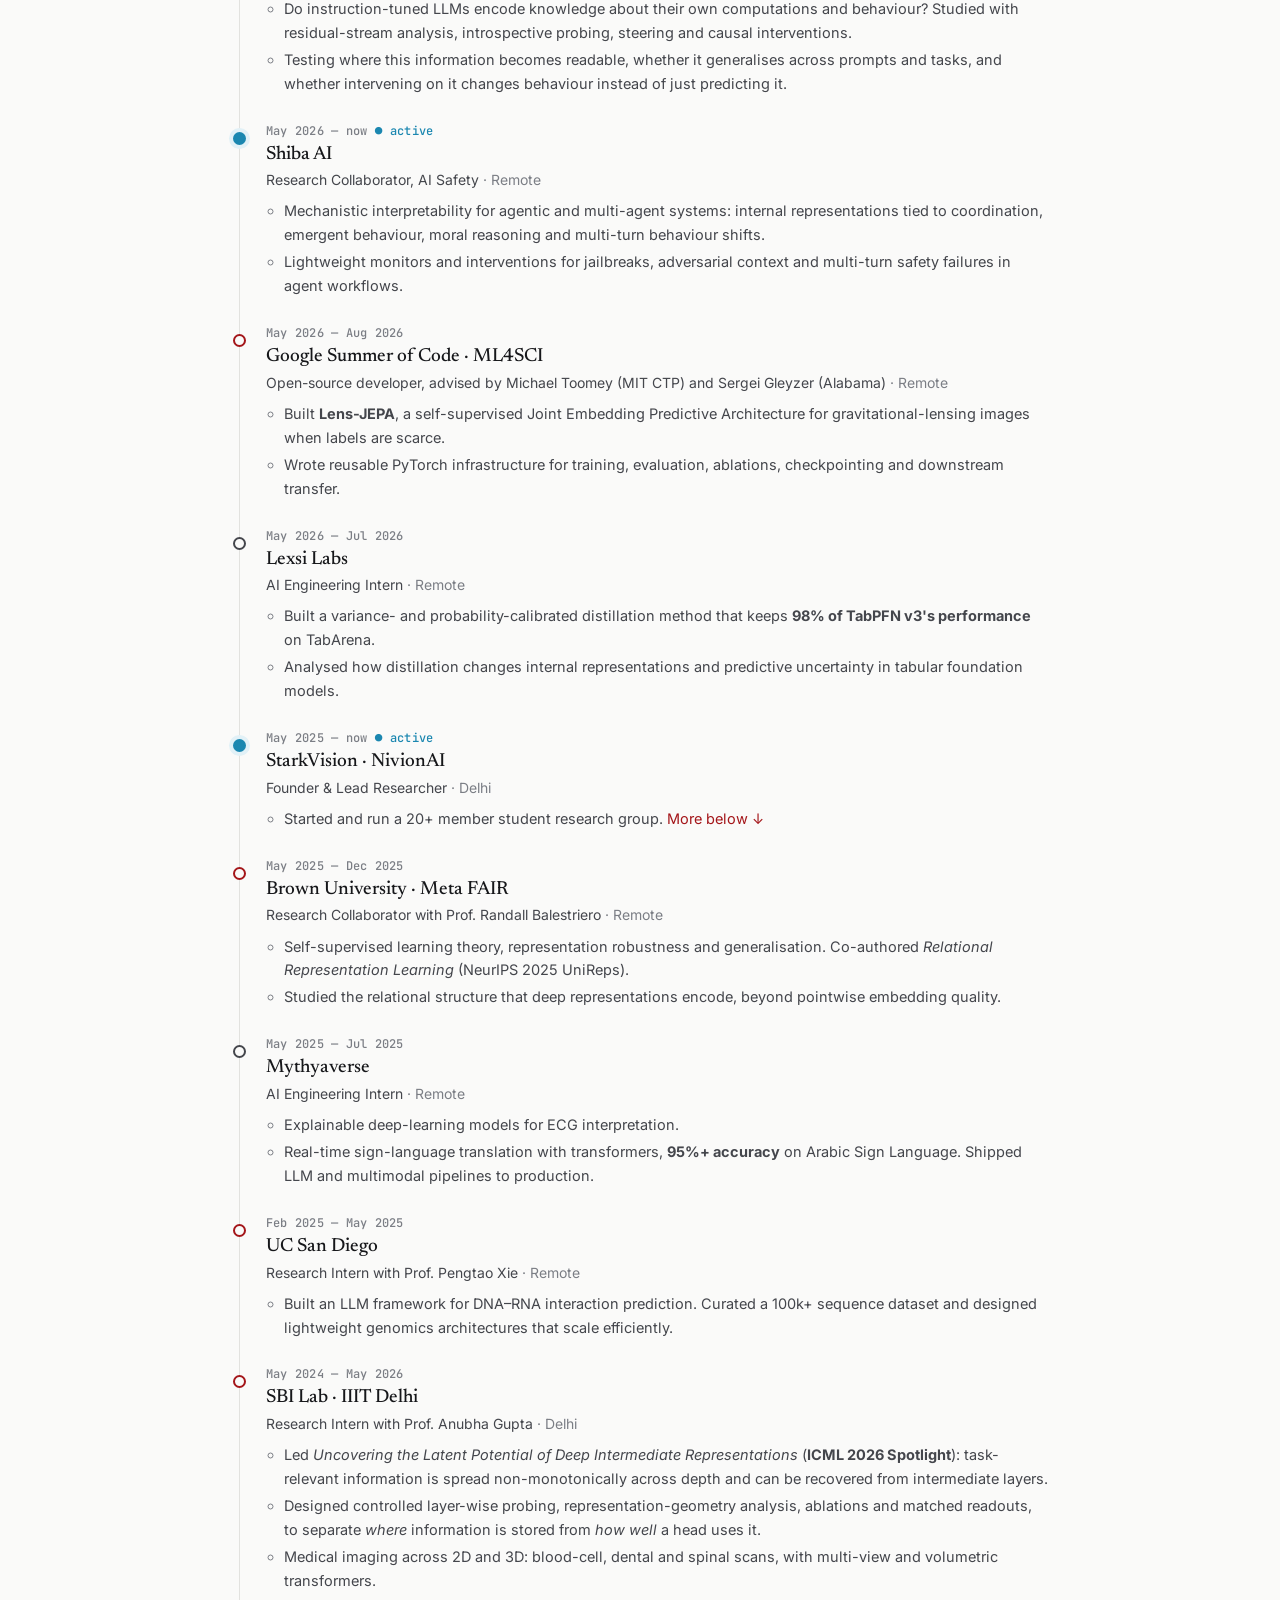
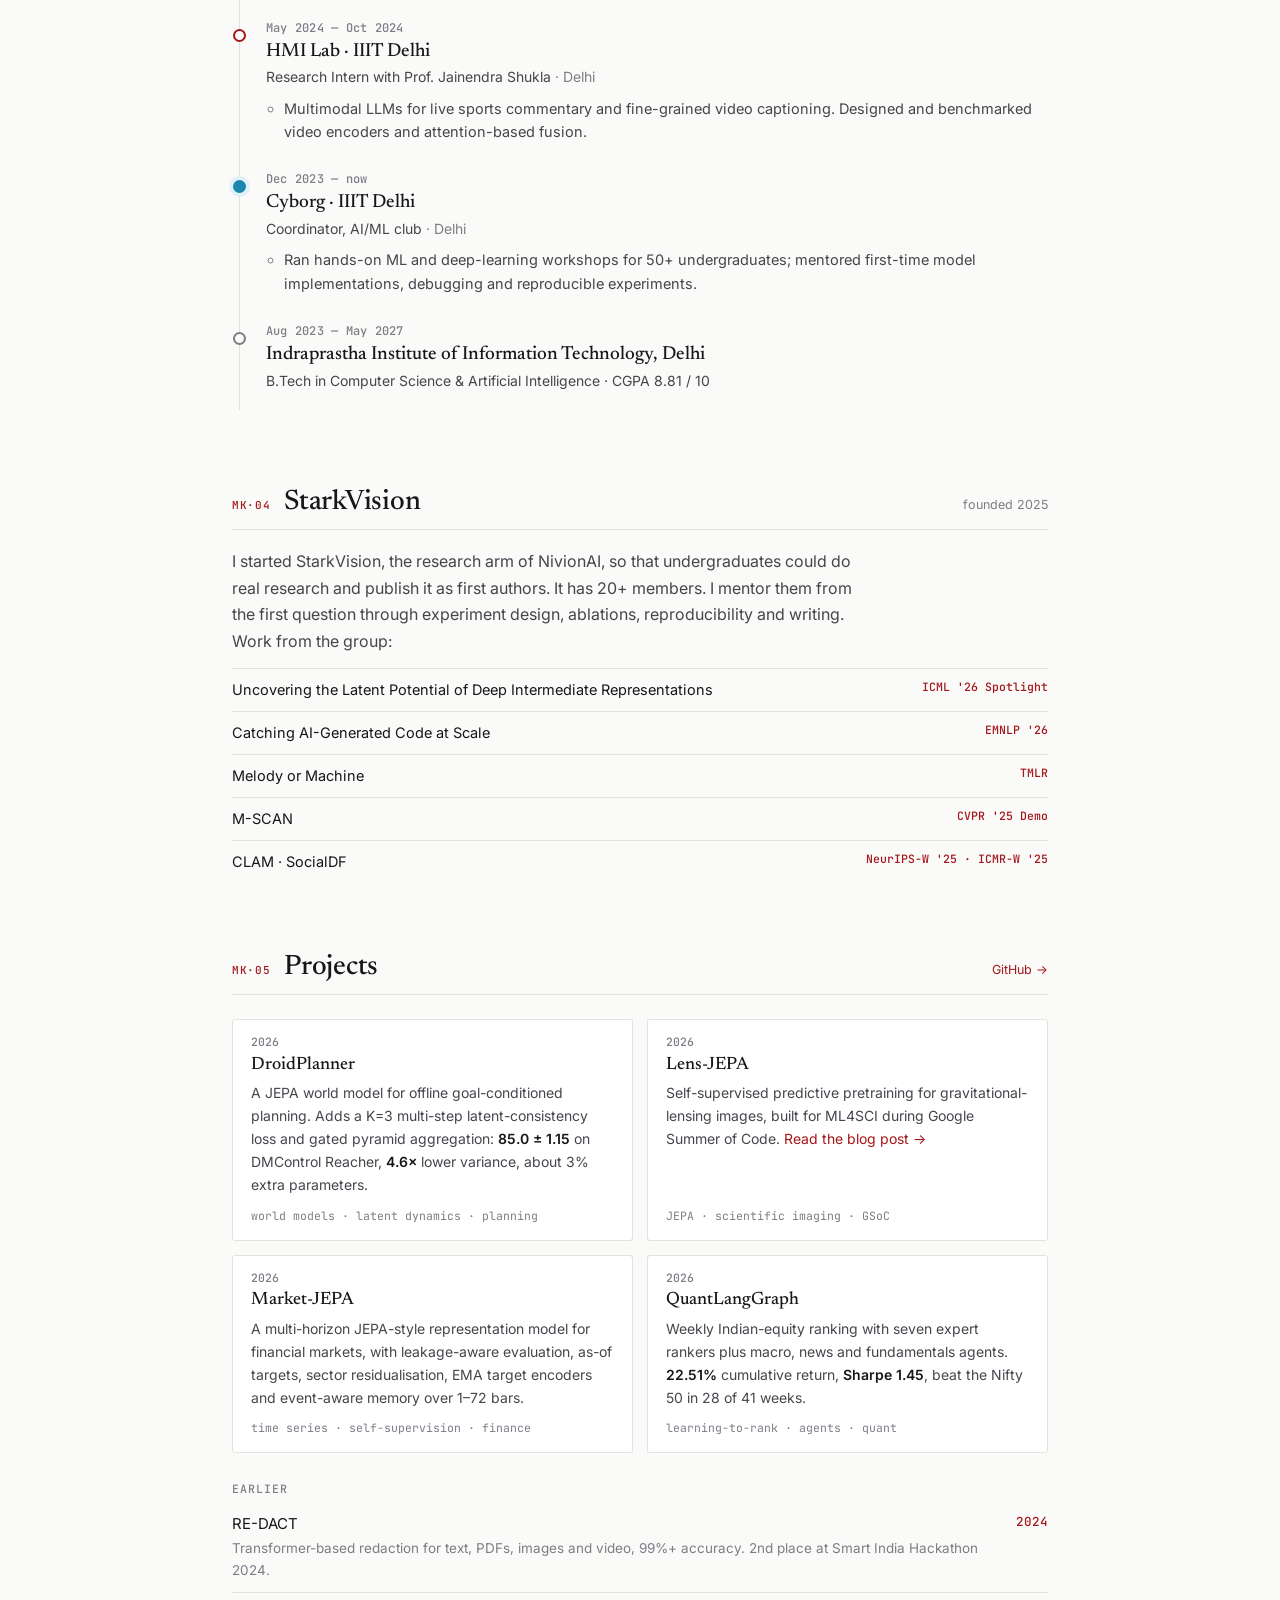
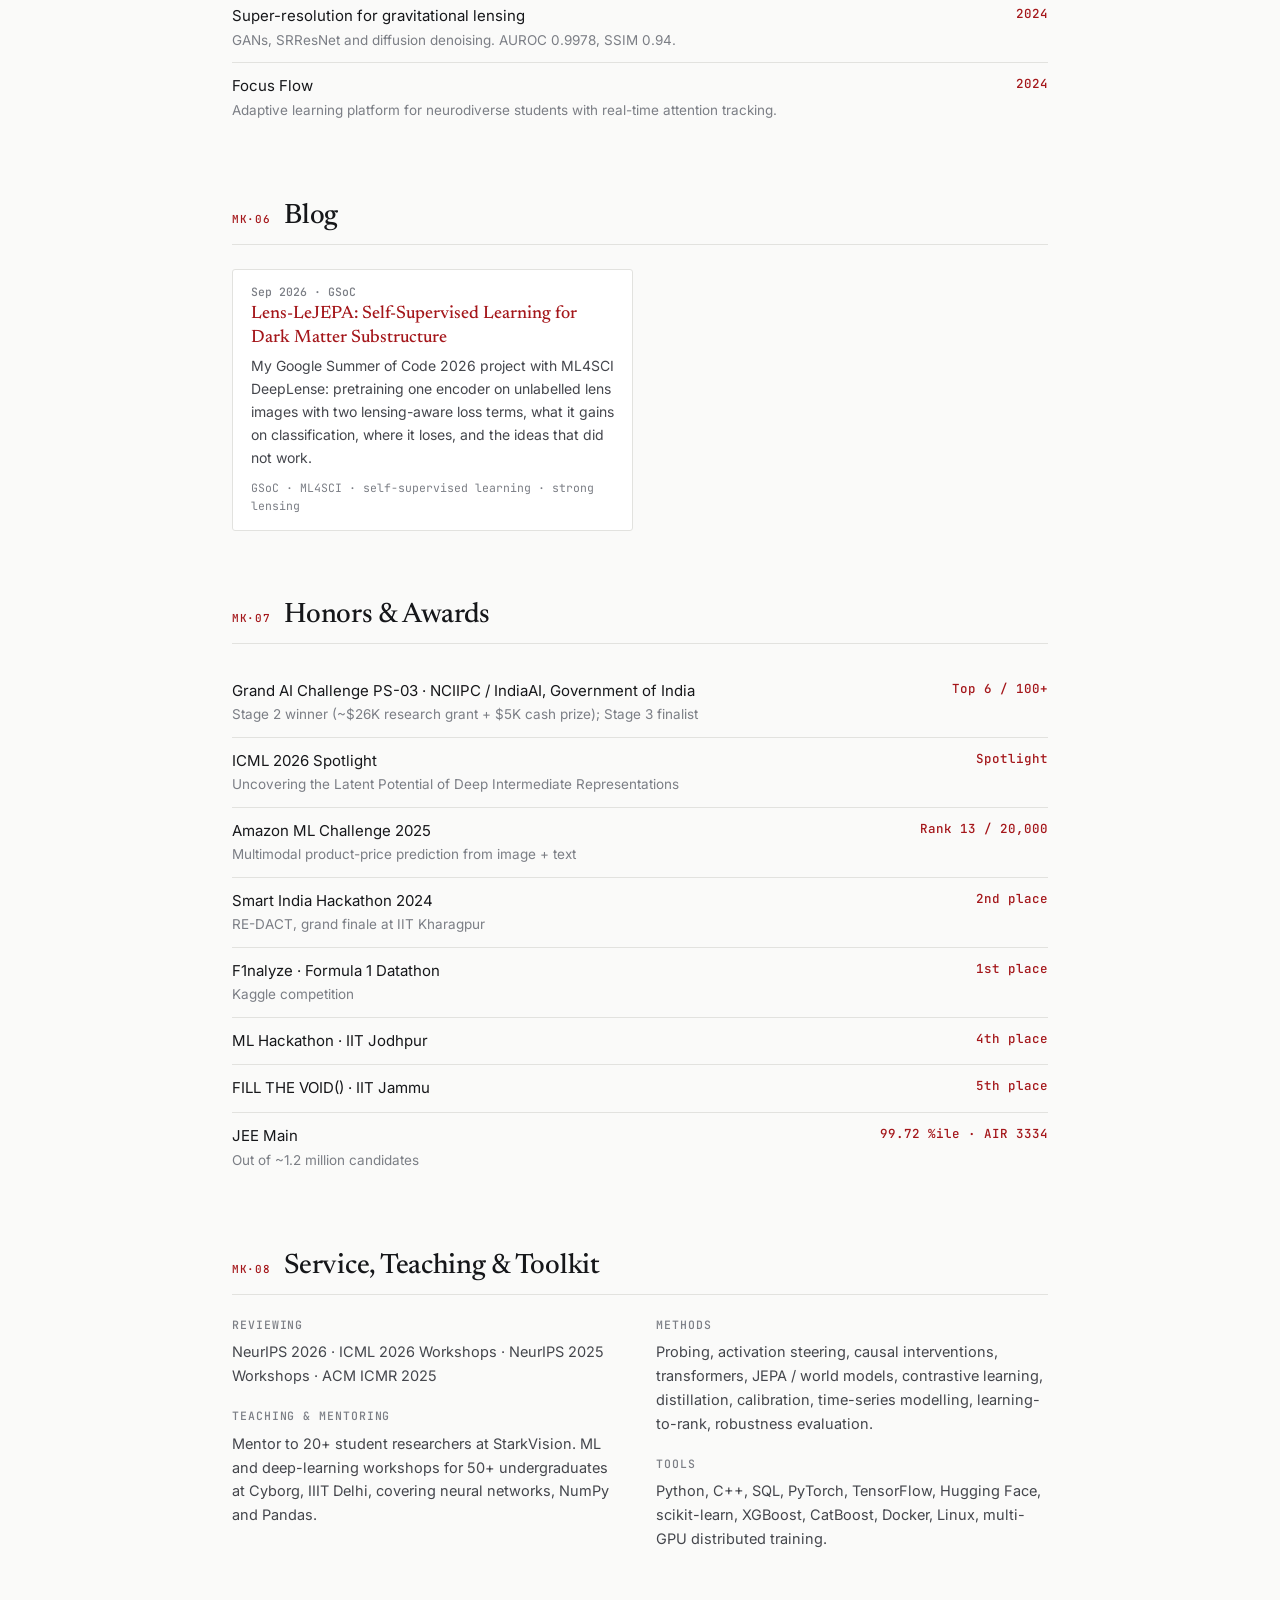
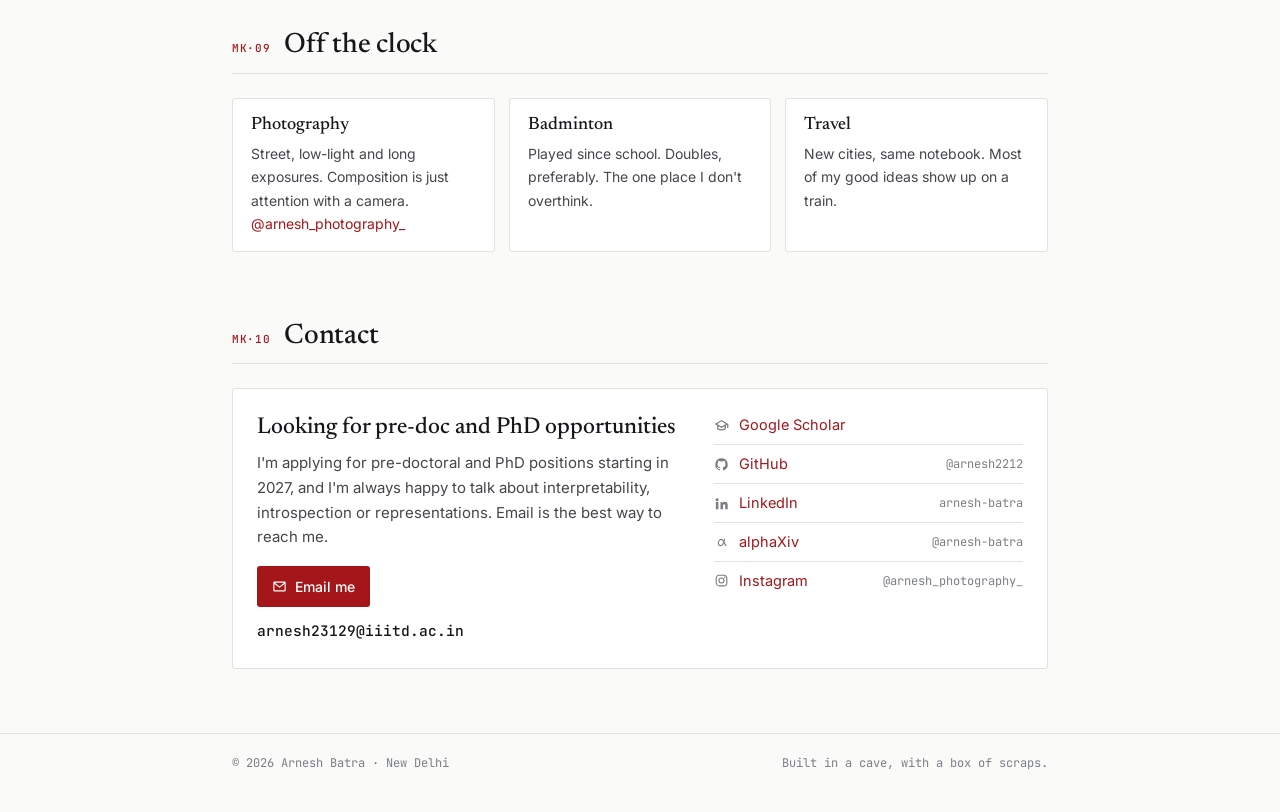
==== commit d85491fa: "Add Blog section with the GSoC Lens-LeJEPA post" ====
--- a/index.html
+++ b/index.html
@@ -341,6 +341,7 @@
       <a href="#timeline">Timeline</a>
       <a href="#starkvision">StarkVision</a>
       <a href="#projects">Projects</a>
+      <a href="#blog">Blog</a>
       <a href="#honors">Honors</a>
       <a href="#contact">Contact</a>
     </nav>
@@ -718,7 +719,7 @@
       <div class="card">
         <div class="yr">2026</div>
         <h3>Lens-JEPA</h3>
-        <p>Self-supervised predictive pretraining for gravitational-lensing images, built for ML4SCI during Google Summer of Code.</p>
+        <p>Self-supervised predictive pretraining for gravitational-lensing images, built for ML4SCI during Google Summer of Code. <a href="https://arnesh2212.github.io/lens-jepa.github.io/">Read the blog post →</a></p>
         <div class="kw">JEPA · scientific imaging · GSoC</div>
       </div>
       <div class="card">
@@ -742,9 +743,22 @@
     </ul>
   </section>
 
+  <!-- ================= BLOG ================= -->
+  <section id="blog">
+    <div class="sec-head"><span class="mk">MK·06</span><h2>Blog</h2></div>
+    <div class="cards">
+      <div class="card">
+        <div class="yr">Sep 2026 · GSoC</div>
+        <h3><a href="https://arnesh2212.github.io/lens-jepa.github.io/">Lens-LeJEPA: Self-Supervised Learning for Dark Matter Substructure</a></h3>
+        <p>My Google Summer of Code 2026 project with ML4SCI DeepLense: pretraining one encoder on unlabelled lens images with two lensing-aware loss terms, what it gains on classification, where it loses, and the ideas that did not work.</p>
+        <div class="kw">GSoC · ML4SCI · self-supervised learning · strong lensing</div>
+      </div>
+    </div>
+  </section>
+
   <!-- ================= HONORS ================= -->
   <section id="honors">
-    <div class="sec-head"><span class="mk">MK·06</span><h2>Honors &amp; Awards</h2></div>
+    <div class="sec-head"><span class="mk">MK·07</span><h2>Honors &amp; Awards</h2></div>
     <ul class="rows">
       <li><div>Grand AI Challenge PS-03 · NCIIPC / IndiaAI, Government of India<span class="sub">Stage 2 winner (~$26K research grant + $5K cash prize); Stage 3 finalist</span></div><span class="r">Top 6 / 100+</span></li>
       <li><div>ICML 2026 Spotlight<span class="sub">Uncovering the Latent Potential of Deep Intermediate Representations</span></div><span class="r">Spotlight</span></li>
@@ -759,7 +773,7 @@
 
   <!-- ================= SERVICE / SKILLS ================= -->
   <section id="service">
-    <div class="sec-head"><span class="mk">MK·07</span><h2>Service, Teaching &amp; Toolkit</h2></div>
+    <div class="sec-head"><span class="mk">MK·08</span><h2>Service, Teaching &amp; Toolkit</h2></div>
     <div class="two">
       <div class="mini">
         <h3>Reviewing</h3>
@@ -778,7 +792,7 @@
 
   <!-- ================= OFF HOURS ================= -->
   <section id="offhours">
-    <div class="sec-head"><span class="mk">MK·08</span><h2>Off the clock</h2></div>
+    <div class="sec-head"><span class="mk">MK·09</span><h2>Off the clock</h2></div>
     <div class="off">
       <div><h3>Photography</h3><p>Street, low-light and long exposures. Composition is just attention with a camera. <a href="https://www.instagram.com/arnesh_photography_/">@arnesh_photography_</a></p></div>
       <div><h3>Badminton</h3><p>Played since school. Doubles, preferably. The one place I don't overthink.</p></div>
@@ -787,7 +801,7 @@
   </section>
 
   <section id="contact">
-    <div class="sec-head"><span class="mk">MK·09</span><h2>Contact</h2></div>
+    <div class="sec-head"><span class="mk">MK·10</span><h2>Contact</h2></div>
     <div class="contact-box">
       <div>
         <h3>Looking for pre-doc and PhD opportunities</h3>
